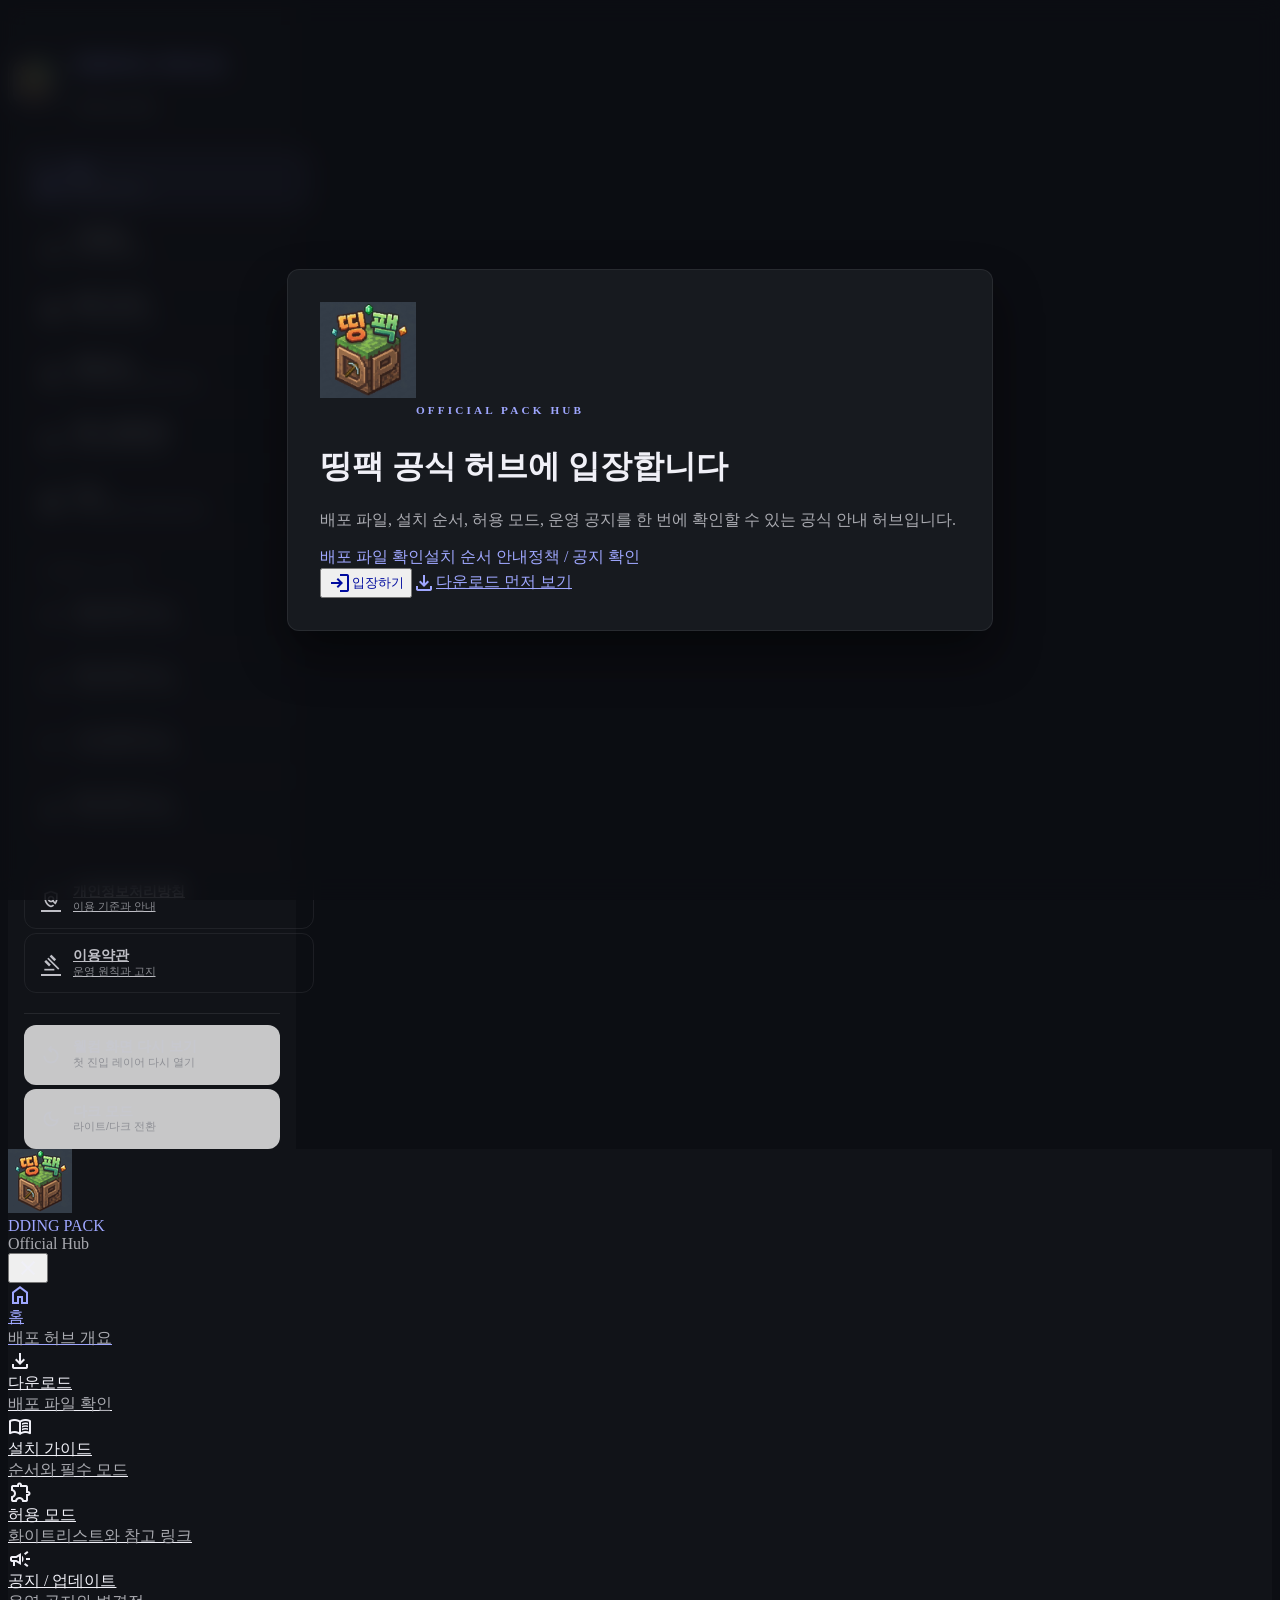
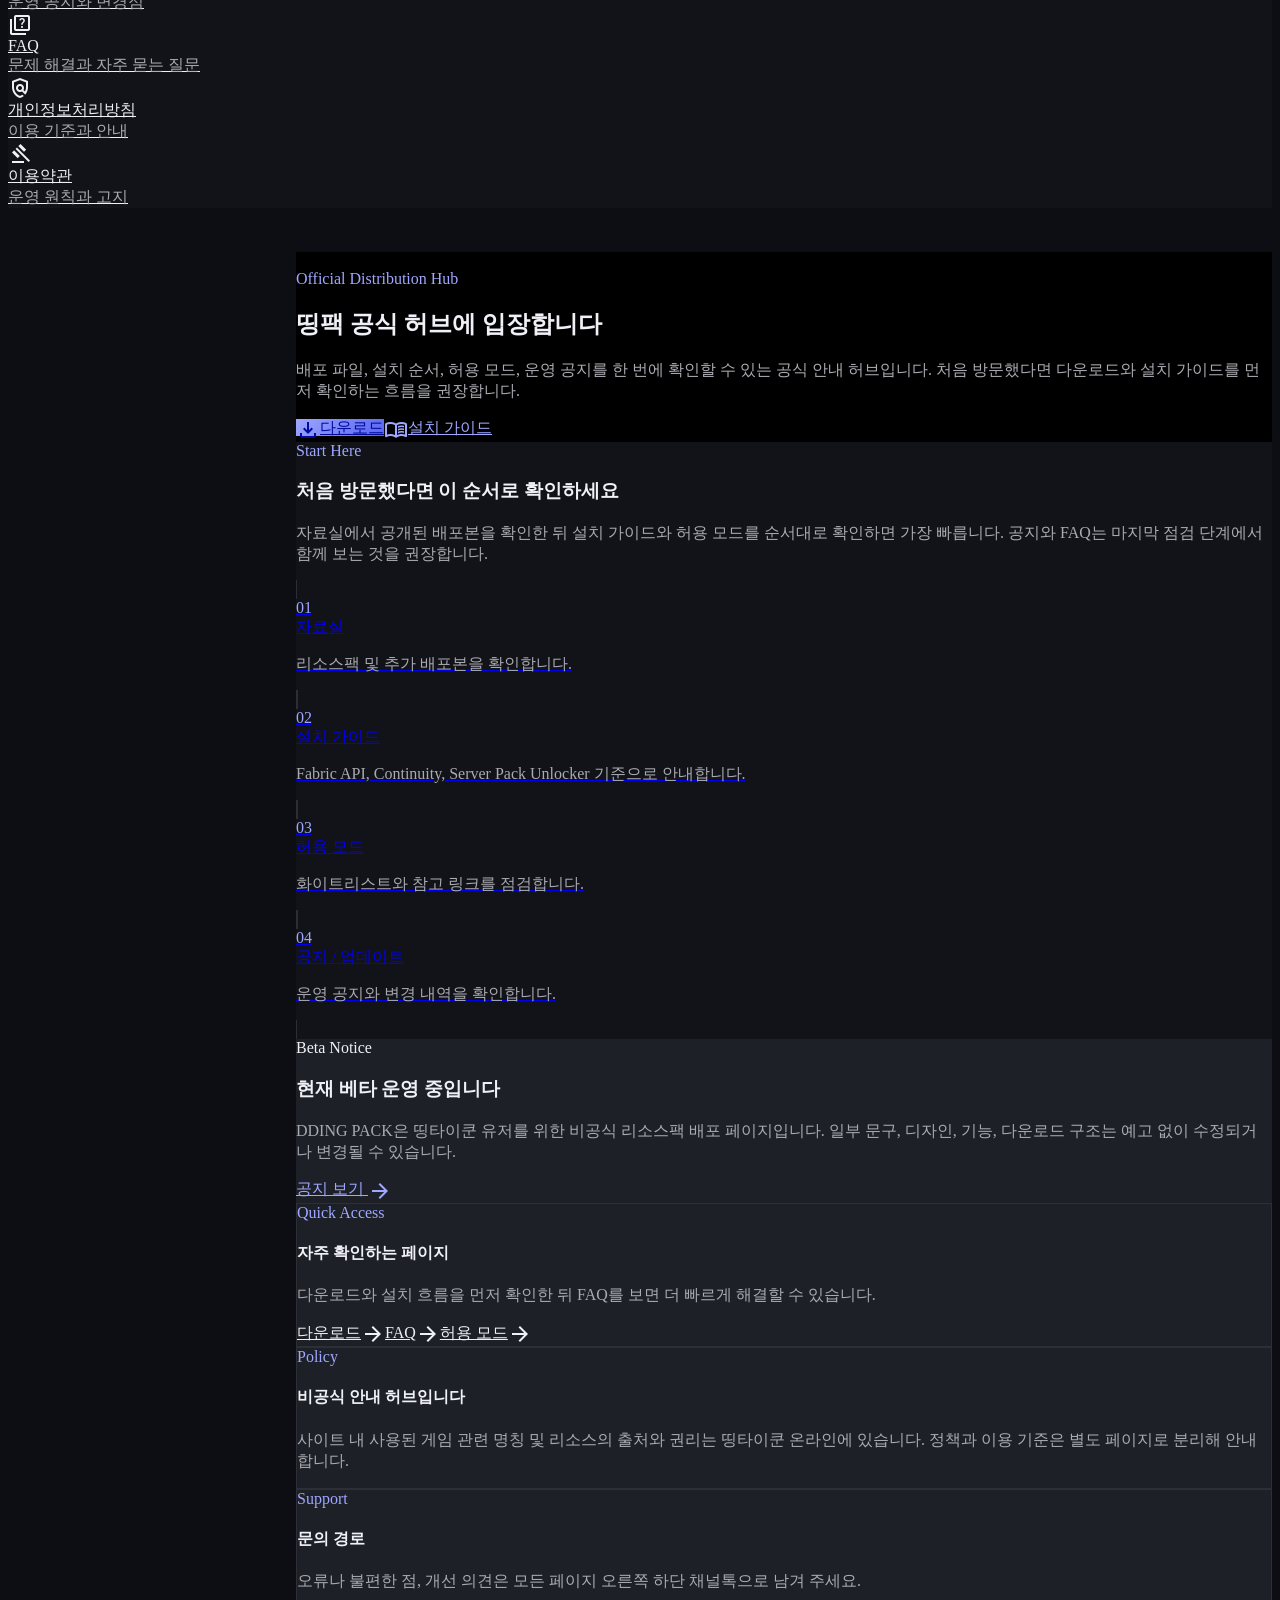
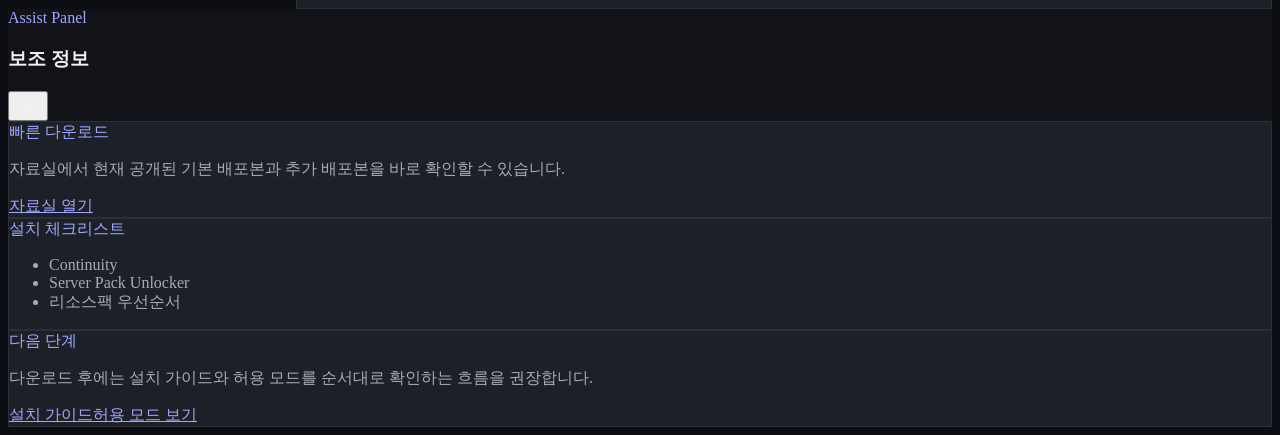
==== index.html @ a3e1e7a5 "Add files via upload" ====
<!DOCTYPE html>
<html class="dark" lang="ko"><head>
<meta charset="utf-8"/>
<meta content="width=device-width, initial-scale=1.0, viewport-fit=cover" name="viewport"/>
<meta content="#0c0e13" name="theme-color"/>
<link href="assets/branding/favicon-32.png" rel="icon" sizes="32x32" type="image/png"/>
<link href="assets/branding/apple-touch-icon.png" rel="apple-touch-icon"/>
<script src="https://cdn.tailwindcss.com?plugins=forms,container-queries"></script>
<link href="https://fonts.googleapis.com" rel="preconnect"/>
<link crossorigin="" href="https://fonts.gstatic.com" rel="preconnect"/>
<link href="https://fonts.googleapis.com/css2?family=Inter:wght@300;400;500;600;700&amp;family=Manrope:wght@400;600;700;800&amp;display=swap" rel="stylesheet"/>
<link href="https://fonts.googleapis.com/css2?family=Material+Symbols+Outlined:wght,FILL@100..700,0..1&amp;display=swap" rel="stylesheet"/>
<script>
  tailwind.config = {
    darkMode: 'class',
    theme: { extend: {
      colors: {
        "on-primary-container": "#00087d","on-surface-variant": "#aaabb1","on-surface": "#f0f0f7","tertiary-fixed-dim": "#87f09f",
        "surface": "#0c0e13","on-secondary-fixed-variant": "#585c63","secondary": "#dfe2eb","primary-fixed": "#8e98ff",
        "secondary-dim": "#d1d4dd","secondary-fixed-dim": "#d1d4dd","error": "#ff6e84","surface-container": "#171a1f",
        "primary": "#9fa7ff","on-primary-fixed-variant": "#000b98","surface-bright": "#292c33","outline-variant": "#46484d",
        "on-tertiary-container": "#00632e","secondary-fixed": "#dfe2eb","surface-container-low": "#111318","on-tertiary-fixed-variant": "#006e34",
        "on-secondary-container": "#cdd0d9","tertiary": "#deffdf","error-dim": "#d73357","outline": "#74757b",
        "surface-dim": "#0c0e13","surface-container-highest": "#23262c","inverse-primary": "#404dda","surface-container-high": "#1d2026",
        "tertiary-fixed": "#95ffac","on-tertiary": "#006c33","background": "#0c0e13","error-container": "#a70138",
        "on-error-container": "#ffb2b9","tertiary-dim": "#87f09f","on-error": "#490013","surface-variant": "#23262c",
        "surface-tint": "#9fa7ff","on-tertiary-fixed": "#004e23","on-secondary-fixed": "#3b3f46","primary-container": "#8e98ff",
        "inverse-on-surface": "#53555a","on-primary-fixed": "#000000","primary-fixed-dim": "#7d88ff","tertiary-container": "#95ffac",
        "on-primary": "#000c9f","on-secondary": "#4e5259","secondary-container": "#43474e","primary-dim": "#5764f1",
        "inverse-surface": "#f9f9ff","surface-container-lowest": "#000000","on-background": "#f0f0f7"
      },
      borderRadius: { DEFAULT: '0.125rem', lg: '0.25rem', xl: '0.5rem', full: '0.75rem' },
      fontFamily: { headline: ['Manrope'], body: ['Inter'], label: ['Inter'] }
    }}
  }
</script>
<style>
.material-symbols-outlined{font-variation-settings:'FILL' 0,'wght' 400,'GRAD' 0,'opsz' 24;vertical-align:middle}
body{min-height:max(884px,100dvh)}
.glass-panel{background:rgba(23,26,31,.6);backdrop-filter:blur(20px)}
.ghost-border{border:1px solid rgba(70,72,77,.15)}
.step-gradient{background:linear-gradient(135deg,#9fa7ff 0%,#5764f1 100%)}
</style>
<link href="assets/css/theme.css" rel="stylesheet"/>
<title>홈 · DDING PACK</title><meta content="띵타이쿤 온라인 유저를 위한 띵팩 공식 배포 허브" name="description"/></head><body class="bg-background text-on-surface font-body selection:bg-primary/30 selection:text-primary"><div class="welcome-overlay"><div class="welcome-card"><img alt="띵팩 로고" src="assets/branding/logo-welcome.png"/><span class="eyebrow">Official Pack Hub</span><h1 class="font-headline text-4xl font-extrabold tracking-tighter mb-4">띵팩 공식 허브에 입장합니다</h1><p class="text-on-surface-variant text-sm leading-relaxed mb-6">배포 파일, 설치 순서, 허용 모드, 운영 공지를 한 번에 확인할 수 있는 공식 안내 허브입니다.</p><div class="flex flex-wrap gap-3 mb-6"><span class="px-3 py-2 bg-primary/10 text-primary rounded-full text-[10px] font-bold tracking-widest uppercase">배포 파일 확인</span><span class="px-3 py-2 bg-primary/10 text-primary rounded-full text-[10px] font-bold tracking-widest uppercase">설치 순서 안내</span><span class="px-3 py-2 bg-primary/10 text-primary rounded-full text-[10px] font-bold tracking-widest uppercase">정책 / 공지 확인</span></div><div class="flex flex-wrap gap-3"><button class="px-8 py-3 bg-gradient-to-r from-primary to-primary-dim text-on-primary font-bold rounded-md flex items-center gap-2" data-welcome-enter=""><span class="material-symbols-outlined text-sm">login</span>입장하기</button><a class="px-8 py-3 border border-outline-variant/20 text-primary font-bold rounded-md flex items-center gap-2" href="download.html"><span class="material-symbols-outlined text-sm">download</span>다운로드 먼저 보기</a></div></div></div><button class="menu-fab md:hidden" data-mobile-menu="" type="button"><span class="material-symbols-outlined">menu</span></button><aside class="site-sidebar hidden md:flex h-full w-72 fixed left-0 top-0 border-r border-outline-variant/15 bg-surface-container-low z-[60] flex-col gap-2 overflow-y-auto py-5">
<div class="px-5 mb-5 pt-4"><div class="brand-wrap"><div class="brand-mark"><img alt="띵팩 로고" class="brand-mark-img" src="assets/branding/logo-sidebar.png"/></div><div><h2 class="font-headline font-extrabold text-primary text-2xl tracking-tighter uppercase">DDING PACK</h2><p class="text-[10px] text-on-surface-variant tracking-[0.3em] font-medium mt-1 uppercase">Official Hub</p></div></div></div>
<nav class="site-nav"><a class="nav-item is-current" href="index.html"><span class="material-symbols-outlined">home</span><div class="flex-1 min-w-0"><div class="font-medium text-sm tracking-wide">홈</div><div class="text-[11px] text-on-surface-variant leading-relaxed">배포 허브 개요</div></div></a><a class="nav-item" href="download.html"><span class="material-symbols-outlined">download</span><div class="flex-1 min-w-0"><div class="font-medium text-sm tracking-wide">다운로드</div><div class="text-[11px] text-on-surface-variant leading-relaxed">배포 파일 확인</div></div></a><a class="nav-item" href="install-guide.html"><span class="material-symbols-outlined">menu_book</span><div class="flex-1 min-w-0"><div class="font-medium text-sm tracking-wide">설치 가이드</div><div class="text-[11px] text-on-surface-variant leading-relaxed">순서와 필수 모드</div></div></a><a class="nav-item" href="allowed-mods.html"><span class="material-symbols-outlined">extension</span><div class="flex-1 min-w-0"><div class="font-medium text-sm tracking-wide">허용 모드</div><div class="text-[11px] text-on-surface-variant leading-relaxed">화이트리스트와 참고 링크</div></div></a><a class="nav-item" href="notice.html"><span class="material-symbols-outlined">campaign</span><div class="flex-1 min-w-0"><div class="font-medium text-sm tracking-wide">공지 / 업데이트</div><div class="text-[11px] text-on-surface-variant leading-relaxed">운영 공지와 변경점</div></div></a><a class="nav-item" href="faq.html"><span class="material-symbols-outlined">quiz</span><div class="flex-1 min-w-0"><div class="font-medium text-sm tracking-wide">FAQ</div><div class="text-[11px] text-on-surface-variant leading-relaxed">문제 해결과 자주 묻는 질문</div></div></a><div class="nav-divider"></div><div class="nav-section-label"><div class="text-[10px] uppercase tracking-[0.25em] text-on-surface-variant font-bold">Coming Soon</div></div><div class="nav-item is-soon"><span class="material-symbols-outlined text-on-surface-variant">diamond</span><div class="flex-1 min-w-0"><div class="flex items-center gap-2"><span class="font-medium text-sm tracking-wide text-on-secondary-container">채광 전문가</span><span class="px-2 py-0.5 rounded-full bg-secondary-container text-on-secondary-container text-[10px] font-bold tracking-widest uppercase">Soon</span></div><div class="text-[11px] text-on-surface-variant leading-relaxed">광물 특화 허브 준비 중</div></div></div><div class="nav-item is-soon"><span class="material-symbols-outlined text-on-surface-variant">potted_plant</span><div class="flex-1 min-w-0"><div class="flex items-center gap-2"><span class="font-medium text-sm tracking-wide text-on-secondary-container">재배 전문가</span><span class="px-2 py-0.5 rounded-full bg-secondary-container text-on-secondary-container text-[10px] font-bold tracking-widest uppercase">Soon</span></div><div class="text-[11px] text-on-surface-variant leading-relaxed">작물 특화 허브 준비 중</div></div></div><div class="nav-item is-soon"><span class="material-symbols-outlined text-on-surface-variant">sports_martial_arts</span><div class="flex-1 min-w-0"><div class="flex items-center gap-2"><span class="font-medium text-sm tracking-wide text-on-secondary-container">사냥 전문가</span><span class="px-2 py-0.5 rounded-full bg-secondary-container text-on-secondary-container text-[10px] font-bold tracking-widest uppercase">Soon</span></div><div class="text-[11px] text-on-surface-variant leading-relaxed">전투 특화 허브 준비 중</div></div></div><div class="nav-item is-soon"><span class="material-symbols-outlined text-on-surface-variant">sailing</span><div class="flex-1 min-w-0"><div class="flex items-center gap-2"><span class="font-medium text-sm tracking-wide text-on-secondary-container">해양 전문가</span><span class="px-2 py-0.5 rounded-full bg-secondary-container text-on-secondary-container text-[10px] font-bold tracking-widest uppercase">Soon</span></div><div class="text-[11px] text-on-surface-variant leading-relaxed">해양 특화 허브 준비 중</div></div></div><div class="nav-divider"></div><a class="nav-item is-policy" href="privacy.html"><span class="material-symbols-outlined">policy</span><div class="flex-1 min-w-0"><div class="font-medium text-sm tracking-wide">개인정보처리방침</div><div class="text-[11px] text-on-surface-variant leading-relaxed">이용 기준과 안내</div></div></a><a class="nav-item is-policy" href="terms.html"><span class="material-symbols-outlined">gavel</span><div class="flex-1 min-w-0"><div class="font-medium text-sm tracking-wide">이용약관</div><div class="text-[11px] text-on-surface-variant leading-relaxed">운영 원칙과 고지</div></div></a><div class="nav-utilities"><button class="nav-item utility-item" data-reopen-welcome=""><span class="material-symbols-outlined">replay</span><div><div class="font-medium text-sm tracking-wide">웰컴 화면 다시 보기</div><div class="text-[11px] text-on-surface-variant">첫 진입 레이어 다시 열기</div></div></button><button class="nav-item utility-item" data-theme-toggle=""><span class="material-symbols-outlined" data-theme-icon="">dark_mode</span><div><div class="font-medium text-sm tracking-wide" data-theme-label="">다크 모드</div><div class="text-[11px] text-on-surface-variant">라이트/다크 전환</div></div></button></div></nav></aside>
<div class="mobile-drawer fixed inset-0 z-[70] hidden" data-mobile-drawer=""><div class="absolute inset-0 bg-black/50" data-mobile-close=""></div><div class="absolute inset-y-0 left-0 w-[min(88vw,320px)] bg-surface-container-low border-r border-outline-variant/15 p-6 overflow-y-auto"><div class="flex items-center justify-between pt-4 mb-8"><div class="flex items-center gap-3"><img alt="" class="w-10 h-10 rounded-lg" src="assets/branding/logo-slot.png"/><div><div class="font-headline font-extrabold tracking-tighter text-primary uppercase">DDING PACK</div><div class="text-[10px] uppercase tracking-[0.25em] text-on-surface-variant">Official Hub</div></div></div><button class="text-on-surface" data-mobile-close=""><span class="material-symbols-outlined">close</span></button></div><nav class="flex flex-col gap-2"><a class="flex items-center gap-3 px-4 py-3 bg-primary/10 text-primary border-l-4 border-primary font-bold translate-x-1 duration-200" href="index.html"><span class="material-symbols-outlined">home</span><div class="flex-1 min-w-0"><div class="font-medium text-sm tracking-wide">홈</div><div class="text-[11px] text-on-surface-variant leading-relaxed">배포 허브 개요</div></div></a><a class="flex items-center gap-3 px-4 py-3 text-on-secondary-container opacity-70 hover:bg-surface-container hover:opacity-100 transition-all group" href="download.html"><span class="material-symbols-outlined">download</span><div class="flex-1 min-w-0"><div class="font-medium text-sm tracking-wide">다운로드</div><div class="text-[11px] text-on-surface-variant leading-relaxed">배포 파일 확인</div></div></a><a class="flex items-center gap-3 px-4 py-3 text-on-secondary-container opacity-70 hover:bg-surface-container hover:opacity-100 transition-all group" href="install-guide.html"><span class="material-symbols-outlined">menu_book</span><div class="flex-1 min-w-0"><div class="font-medium text-sm tracking-wide">설치 가이드</div><div class="text-[11px] text-on-surface-variant leading-relaxed">순서와 필수 모드</div></div></a><a class="flex items-center gap-3 px-4 py-3 text-on-secondary-container opacity-70 hover:bg-surface-container hover:opacity-100 transition-all group" href="allowed-mods.html"><span class="material-symbols-outlined">extension</span><div class="flex-1 min-w-0"><div class="font-medium text-sm tracking-wide">허용 모드</div><div class="text-[11px] text-on-surface-variant leading-relaxed">화이트리스트와 참고 링크</div></div></a><a class="flex items-center gap-3 px-4 py-3 text-on-secondary-container opacity-70 hover:bg-surface-container hover:opacity-100 transition-all group" href="notice.html"><span class="material-symbols-outlined">campaign</span><div class="flex-1 min-w-0"><div class="font-medium text-sm tracking-wide">공지 / 업데이트</div><div class="text-[11px] text-on-surface-variant leading-relaxed">운영 공지와 변경점</div></div></a><a class="flex items-center gap-3 px-4 py-3 text-on-secondary-container opacity-70 hover:bg-surface-container hover:opacity-100 transition-all group" href="faq.html"><span class="material-symbols-outlined">quiz</span><div class="flex-1 min-w-0"><div class="font-medium text-sm tracking-wide">FAQ</div><div class="text-[11px] text-on-surface-variant leading-relaxed">문제 해결과 자주 묻는 질문</div></div></a><a class="flex items-center gap-3 px-4 py-3 text-on-secondary-container opacity-70 hover:bg-surface-container hover:opacity-100 transition-all group" href="privacy.html"><span class="material-symbols-outlined">policy</span><div class="flex-1 min-w-0"><div class="font-medium text-sm tracking-wide">개인정보처리방침</div><div class="text-[11px] text-on-surface-variant leading-relaxed">이용 기준과 안내</div></div></a><a class="flex items-center gap-3 px-4 py-3 text-on-secondary-container opacity-70 hover:bg-surface-container hover:opacity-100 transition-all group" href="terms.html"><span class="material-symbols-outlined">gavel</span><div class="flex-1 min-w-0"><div class="font-medium text-sm tracking-wide">이용약관</div><div class="text-[11px] text-on-surface-variant leading-relaxed">운영 원칙과 고지</div></div></a></nav></div></div>
<main class="md:pl-72 min-h-screen"><div class="pt-8 px-6 md:px-12 pb-20 max-w-7xl mx-auto">
<section class="relative rounded-xl overflow-hidden mb-16 h-[500px] flex items-center bg-surface-container-lowest">
<div class="absolute inset-0 z-0 opacity-40"><img alt="" class="w-full h-full object-cover grayscale" src="https://lh3.googleusercontent.com/aida-public/[base64]"/><div class="absolute inset-0 bg-gradient-to-r from-background via-background/70 to-transparent"></div></div>
<div class="relative z-10 p-8 md:p-16 max-w-3xl"><div class="flex items-center gap-3 mb-6"><span class="h-[2px] w-12 bg-primary"></span><span class="font-label text-xs font-bold text-primary tracking-[0.4em] uppercase">Official Distribution Hub</span></div><h1 class="font-headline text-4xl md:text-6xl font-extrabold text-on-surface tracking-tighter mb-6">띵팩 공식 허브에 입장합니다</h1><p class="text-on-surface-variant text-lg leading-relaxed mb-8">배포 파일, 설치 순서, 허용 모드, 운영 공지를 한 번에 확인할 수 있는 공식 안내 허브입니다. 처음 방문했다면 다운로드와 설치 가이드를 먼저 확인하는 흐름을 권장합니다.</p><div class="flex flex-wrap gap-4"><a class="px-8 py-4 step-gradient text-on-primary font-bold rounded-md flex items-center gap-2 shadow-[0_8px_16px_rgba(159,167,255,0.2)] hover:scale-[1.02] active:scale-95 transition-all" href="download.html"><span class="material-symbols-outlined text-sm">download</span>다운로드</a><a class="px-8 py-4 border border-outline-variant/20 text-primary font-bold rounded-md flex items-center gap-2 hover:border-primary/50 transition-all" href="install-guide.html"><span class="material-symbols-outlined text-sm">menu_book</span>설치 가이드</a></div></div></section>
<div class="grid grid-cols-1 md:grid-cols-12 gap-6 mb-16"><div class="md:col-span-8 bg-surface-container-low rounded-xl border border-outline-variant/15 overflow-hidden relative"><div class="absolute top-0 left-0 w-1 h-full bg-primary"></div><div class="p-8"><span class="px-3 py-1 bg-primary/10 text-primary rounded-full text-[10px] font-bold tracking-widest uppercase mb-4 inline-block">Start Here</span><h3 class="text-3xl font-headline font-bold tracking-tighter mb-4">처음 방문했다면 이 순서로 확인하세요</h3><p class="text-on-surface-variant text-sm leading-relaxed max-w-2xl mb-8">자료실에서 공개된 배포본을 확인한 뒤 설치 가이드와 허용 모드를 순서대로 확인하면 가장 빠릅니다. 공지와 FAQ는 마지막 점검 단계에서 함께 보는 것을 권장합니다.</p><div class="grid sm:grid-cols-2 gap-4"><a class="bg-surface-container-high p-5 rounded-lg ghost-border hover:border-primary/30 transition-colors" href="download.html"><div class="text-primary text-[10px] uppercase tracking-[0.2em] mb-2">01</div><div class="font-headline text-xl font-bold mb-1">자료실</div><p class="text-on-surface-variant text-sm">리소스팩 및 추가 배포본을 확인합니다.</p></a><a class="bg-surface-container-high p-5 rounded-lg ghost-border hover:border-primary/30 transition-colors" href="install-guide.html"><div class="text-primary text-[10px] uppercase tracking-[0.2em] mb-2">02</div><div class="font-headline text-xl font-bold mb-1">설치 가이드</div><p class="text-on-surface-variant text-sm">Fabric API, Continuity, Server Pack Unlocker 기준으로 안내합니다.</p></a><a class="bg-surface-container-high p-5 rounded-lg ghost-border hover:border-primary/30 transition-colors" href="allowed-mods.html"><div class="text-primary text-[10px] uppercase tracking-[0.2em] mb-2">03</div><div class="font-headline text-xl font-bold mb-1">허용 모드</div><p class="text-on-surface-variant text-sm">화이트리스트와 참고 링크를 점검합니다.</p></a><a class="bg-surface-container-high p-5 rounded-lg ghost-border hover:border-primary/30 transition-colors" href="notice.html"><div class="text-primary text-[10px] uppercase tracking-[0.2em] mb-2">04</div><div class="font-headline text-xl font-bold mb-1">공지 / 업데이트</div><p class="text-on-surface-variant text-sm">운영 공지와 변경 내역을 확인합니다.</p></a></div></div></div><div class="md:col-span-4 bg-surface-container-high rounded-xl border border-outline-variant/15 p-8"><span class="px-3 py-1 bg-tertiary/10 text-tertiary-fixed-dim rounded-full text-[10px] font-bold tracking-widest uppercase mb-4 inline-block">Beta Notice</span><h3 class="text-xl font-headline font-bold mb-3">현재 베타 운영 중입니다</h3><p class="text-on-surface-variant text-sm leading-relaxed mb-6">DDING PACK은 띵타이쿤 유저를 위한 비공식 리소스팩 배포 페이지입니다. 일부 문구, 디자인, 기능, 다운로드 구조는 예고 없이 수정되거나 변경될 수 있습니다.</p><a class="text-xs font-bold text-primary flex items-center gap-1 uppercase tracking-widest" href="notice-beta-open.html">공지 보기 <span class="material-symbols-outlined text-xs">arrow_forward</span></a></div></div>
<div class="grid grid-cols-1 md:grid-cols-3 gap-6"><div class="bg-surface-container-high rounded-xl p-6 ghost-border"><div class="text-[10px] tracking-[0.25em] uppercase text-primary mb-3 font-bold">Quick Access</div><h4 class="font-headline text-2xl font-bold mb-3">자주 확인하는 페이지</h4><p class="text-sm text-on-surface-variant mb-6">다운로드와 설치 흐름을 먼저 확인한 뒤 FAQ를 보면 더 빠르게 해결할 수 있습니다.</p><div class="space-y-3"><a class="flex items-center justify-between text-sm text-on-surface hover:text-primary" href="download.html"><span>다운로드</span><span class="material-symbols-outlined text-sm">arrow_forward</span></a><a class="flex items-center justify-between text-sm text-on-surface hover:text-primary" href="faq.html"><span>FAQ</span><span class="material-symbols-outlined text-sm">arrow_forward</span></a><a class="flex items-center justify-between text-sm text-on-surface hover:text-primary" href="allowed-mods.html"><span>허용 모드</span><span class="material-symbols-outlined text-sm">arrow_forward</span></a></div></div><div class="bg-surface-container-high rounded-xl p-6 ghost-border"><div class="text-[10px] tracking-[0.25em] uppercase text-primary mb-3 font-bold">Policy</div><h4 class="font-headline text-2xl font-bold mb-3">비공식 안내 허브입니다</h4><p class="text-sm text-on-surface-variant">사이트 내 사용된 게임 관련 명칭 및 리소스의 출처와 권리는 띵타이쿤 온라인에 있습니다. 정책과 이용 기준은 별도 페이지로 분리해 안내합니다.</p></div><div class="bg-surface-container-high rounded-xl p-6 ghost-border"><div class="text-[10px] tracking-[0.25em] uppercase text-primary mb-3 font-bold">Support</div><h4 class="font-headline text-2xl font-bold mb-3">문의 경로</h4><p class="text-sm text-on-surface-variant">오류나 불편한 점, 개선 의견은 모든 페이지 오른쪽 하단 채널톡으로 남겨 주세요.</p></div></div></div></main><div class="fixed inset-0 z-[80] hidden" data-assist=""><div class="absolute inset-0 bg-black/50" data-assist-close=""></div><aside class="absolute right-0 top-0 h-full w-[min(92vw,380px)] bg-surface-container-low border-l border-outline-variant/15 p-6 overflow-y-auto"><div class="flex items-center justify-between mb-8 pt-16 md:pt-20"><div><div class="text-[10px] uppercase tracking-[0.25em] text-primary font-bold">Assist Panel</div><h3 class="font-headline text-2xl font-bold">보조 정보</h3></div><button class="text-on-surface" data-assist-close=""><span class="material-symbols-outlined">close</span></button></div><div class="space-y-5"><div class="bg-surface-container-high rounded-xl p-5 ghost-border"><div class="text-[10px] uppercase tracking-[0.2em] text-primary font-bold mb-2">빠른 다운로드</div><p class="text-sm text-on-surface-variant mb-4">자료실에서 현재 공개된 기본 배포본과 추가 배포본을 바로 확인할 수 있습니다.</p><a class="text-xs font-bold text-primary uppercase tracking-widest" href="download.html">자료실 열기</a></div><div class="bg-surface-container-high rounded-xl p-5 ghost-border"><div class="text-[10px] uppercase tracking-[0.2em] text-primary font-bold mb-2">설치 체크리스트</div><ul class="space-y-3 text-sm text-on-surface-variant"><li>Continuity</li><li>Server Pack Unlocker</li><li>리소스팩 우선순서</li></ul></div><div class="bg-surface-container-high rounded-xl p-5 ghost-border"><div class="text-[10px] uppercase tracking-[0.2em] text-primary font-bold mb-2">다음 단계</div><p class="text-sm text-on-surface-variant mb-4">다운로드 후에는 설치 가이드와 허용 모드를 순서대로 확인하는 흐름을 권장합니다.</p><div class="flex flex-col gap-3"><a class="text-xs font-bold text-primary uppercase tracking-widest" href="install-guide.html">설치 가이드</a><a class="text-xs font-bold text-primary uppercase tracking-widest" href="allowed-mods.html">허용 모드 보기</a></div></div></div></aside></div><script src="assets/js/site.js"></script></body></html>
---- assets/css/theme.css ----
.site-sidebar{scrollbar-width:thin;scrollbar-color:#46484d transparent}
.site-sidebar::-webkit-scrollbar{width:4px}
.site-sidebar::-webkit-scrollbar-thumb{background:#46484d;border-radius:999px}
.mobile-drawer.show{display:block}
.welcome-overlay{position:fixed;inset:0;z-index:90;display:none;align-items:center;justify-content:center;background:rgba(12,14,19,.78);backdrop-filter:blur(12px);padding:24px}
.welcome-overlay.show{display:flex}
.welcome-card{width:min(640px,100%);background:#171a1f;border:1px solid rgba(70,72,77,.15);border-radius:.75rem;padding:2rem;box-shadow:0 24px 48px rgba(0,0,0,.45);text-align:left}
.welcome-card img{width:96px;height:96px;object-fit:contain;margin-bottom:1rem}
.welcome-card .eyebrow{display:inline-block;margin-bottom:.5rem;color:#9fa7ff;font-size:.7rem;font-weight:700;letter-spacing:.28em;text-transform:uppercase}
@media (max-width: 767px){
  .site-sidebar{display:none!important}
  main{padding-left:0!important}
  header{left:0!important}
}


:root {
  --bg-background:#0c0e13;
  --bg-surface:#171a1f;
  --bg-surface-low:#111318;
  --bg-surface-high:#1d2026;
  --bg-surface-lowest:#000000;
  --text-main:#f0f0f7;
  --text-soft:#aaabb1;
  --text-muted:#74757b;
  --primary-color:#9fa7ff;
  --primary-dim-color:#5764f1;
  --primary-ink:#000c9f;
  --secondary-surface:#43474e;
  --border-color:#46484d;
  --glass-bg:rgba(23,26,31,.6);
  --overlay-bg:rgba(12,14,19,.78);
}
html:not(.dark){
  --bg-background:#f6f7fb;
  --bg-surface:#ffffff;
  --bg-surface-low:#eef2f8;
  --bg-surface-high:#f8faff;
  --bg-surface-lowest:#e9edf5;
  --text-main:#151821;
  --text-soft:#596173;
  --text-muted:#7a8397;
  --primary-color:#5d68f4;
  --primary-dim-color:#4451df;
  --primary-ink:#ffffff;
  --secondary-surface:#dde3f0;
  --border-color:#d9deea;
  --glass-bg:rgba(255,255,255,.82);
  --overlay-bg:rgba(246,247,251,.86);
}
body{background:var(--bg-background)!important;color:var(--text-main)!important;}
.bg-background,.bg-surface,.bg-surface-dim{background-color:var(--bg-background)!important;}
.bg-surface-container,.bg-surface-container-low,.bg-surface-container-high,.bg-surface-container-highest,.bg-surface-container-lowest,.bg-surface-container-bright,.bg-surface-container-lowest\/40,.bg-surface-container-high\/90{background-color:var(--bg-surface)!important;}
.bg-surface-container-low{background-color:var(--bg-surface-low)!important;}
.bg-surface-container-high,.bg-surface-container-high\/90{background-color:var(--bg-surface-high)!important;}
.bg-surface-container-lowest,.bg-surface-container-lowest\/40{background-color:var(--bg-surface-lowest)!important;}
.bg-secondary-container{background-color:var(--secondary-surface)!important;}
.text-on-surface,.text-on-background,.text-secondary,.text-on-secondary-container{color:var(--text-main)!important;}
.text-on-surface-variant,.text-outline,.text-on-surface-variant\/80{color:var(--text-soft)!important;}
.text-outline-variant{color:var(--text-muted)!important;}
.text-primary,.text-primary-fixed,.text-primary-fixed-dim,.text-surface-tint{color:var(--primary-color)!important;}
.text-on-primary{color:var(--primary-ink)!important;}
.border-outline-variant\/10,.border-outline-variant\/15,.border-outline-variant\/20,.border-outline-variant,.ghost-border,.site-sidebar,.site-sidebar nav>div,.site-sidebar nav>a{border-color:color-mix(in srgb, var(--border-color) 38%, transparent)!important;}
.ghost-border{border:1px solid color-mix(in srgb, var(--border-color) 38%, transparent)!important;}
.glass-panel{background:var(--glass-bg)!important;backdrop-filter:blur(20px)}
.welcome-overlay{background:var(--overlay-bg)!important;}
.welcome-card{background:var(--bg-surface)!important;border-color:color-mix(in srgb, var(--border-color) 38%, transparent)!important;color:var(--text-main)!important;}
.step-gradient{background:linear-gradient(135deg,var(--primary-color) 0%,var(--primary-dim-color) 100%)!important;}
.site-sidebar{background:var(--bg-surface-low)!important;border-color:color-mix(in srgb, var(--border-color) 38%, transparent)!important;}
.site-sidebar nav a:hover,.site-sidebar nav button:hover{background:var(--bg-surface)!important;opacity:1!important}
.site-sidebar nav .bg-primary\/10{background:color-mix(in srgb, var(--primary-color) 12%, transparent)!important;}
.site-sidebar nav .border-primary{border-color:var(--primary-color)!important;}
.menu-fab,.assist-fab{
  position:fixed;z-index:55;top:calc(14px + env(safe-area-inset-top));display:inline-flex;align-items:center;justify-content:center;gap:8px;
  min-height:42px;padding:0 14px;border-radius:999px;border:1px solid color-mix(in srgb, var(--border-color) 38%, transparent);background:color-mix(in srgb, var(--bg-surface) 88%, transparent);backdrop-filter:blur(18px);color:var(--text-main);box-shadow:0 10px 28px rgba(0,0,0,.18);
}
.menu-fab{left:14px;width:42px;padding:0;}
.assist-fab{right:14px;}
.assist-fab-label{font-size:12px;font-weight:700;letter-spacing:.04em;text-transform:uppercase;color:var(--primary-color);}
@media (min-width:768px){.menu-fab{display:none!important;}.assist-fab{right:24px;top:24px;}}
@media (max-width:767px){.assist-fab-label{display:none;}.assist-fab{padding:0;width:42px;}}
.site-sidebar .brand-wrap{display:flex;align-items:center;gap:12px}
.image-preview-card{cursor:zoom-in;transition:border-color .2s ease, transform .2s ease, background-color .2s ease}
.image-preview-card:hover{border-color:color-mix(in srgb, var(--primary-color) 32%, transparent)!important;transform:translateY(-1px)}
.image-preview-modal{position:fixed;inset:0;z-index:95;display:none;align-items:center;justify-content:center;padding:24px;background:rgba(6,8,12,.82);backdrop-filter:blur(10px)}
.image-preview-modal.show{display:flex}
.image-preview-dialog{width:min(1100px,100%);max-height:calc(100dvh - 48px);background:var(--bg-surface);border:1px solid color-mix(in srgb, var(--border-color) 38%, transparent);border-radius:16px;padding:18px;box-shadow:0 24px 64px rgba(0,0,0,.38)}
.image-preview-dialog img{display:block;width:100%;height:auto;max-height:calc(100dvh - 160px);object-fit:contain;border-radius:12px;background:var(--bg-surface-lowest)}
.image-preview-head{display:flex;align-items:center;justify-content:space-between;gap:12px;margin-bottom:12px}
.image-preview-close{width:40px;height:40px;border-radius:999px;border:1px solid color-mix(in srgb, var(--border-color) 38%, transparent);display:grid;place-items:center;color:var(--text-main);background:var(--bg-surface-high)}
@media (max-width:767px){
  .site-sidebar{width:min(88vw,320px)!important;padding-top:calc(18px + env(safe-area-inset-top));}
  main{padding-left:0!important}
}


/* Final bugfix cleanup v2 */
header.fixed.top-0{display:none!important;}
body{overflow-x:hidden;}
main{position:relative;}
main>div:first-child{padding-top:2.25rem!important;}
@media (min-width:768px){
  main>div:first-child{padding-top:2.75rem!important;}
}
.site-sidebar{
  padding-top:1.25rem!important;
  gap:.25rem!important;
}
.site-sidebar .brand-wrap,
.site-sidebar > div:first-child{
  margin-bottom:1.1rem!important;
  padding-top:.1rem!important;
}
.site-sidebar img[alt="띵팩 로고"]{flex:0 0 auto}
.site-nav{display:flex;flex-direction:column;gap:.25rem;padding:0 1rem}
.nav-section-label{
  padding:0.4rem 1rem 0.35rem;
  font-size:10px;
  text-transform:uppercase;
  letter-spacing:.25em;
  color:var(--text-soft)!important;
  font-weight:700;
}
.nav-divider{
  height:1px;
  margin:.65rem 1rem;
  background:color-mix(in srgb, var(--border-color) 24%, transparent);
}
.nav-item{
  display:flex;
  align-items:center;
  gap:.75rem;
  width:100%;
  padding:.8rem 1rem;
  color:var(--text-main)!important;
  opacity:.78;
  border-radius:.75rem;
  border:1px solid transparent;
  transition:background-color .18s ease,border-color .18s ease,opacity .18s ease,transform .18s ease;
}
.nav-item:hover{opacity:1;background:var(--bg-surface);border-color:color-mix(in srgb, var(--border-color) 24%, transparent);}
.nav-item .material-symbols-outlined{font-size:20px;line-height:1;display:block;flex:0 0 20px;text-align:center;color:inherit}
.nav-item>div{min-width:0;flex:1}
.nav-item>div>div:first-child{font-size:0.9rem;font-weight:600;line-height:1.15;color:var(--text-main)!important}
.nav-item>div>div:last-child{font-size:11px;line-height:1.45;color:var(--text-soft)!important}
.nav-item.is-current{
  opacity:1;
  background:color-mix(in srgb, var(--primary-color) 12%, transparent);
  border-left:4px solid var(--primary-color);
  padding-left:calc(1rem - 4px);
  color:var(--primary-color)!important;
}
.nav-item.is-current>div>div:first-child{color:var(--primary-color)!important}
.nav-item.is-soon{
  opacity:.68;
  background:transparent;
  border:1px solid transparent;
}
.nav-item.is-soon:hover{background:var(--bg-surface);border-color:color-mix(in srgb, var(--border-color) 20%, transparent);}
.nav-item.is-soon .material-symbols-outlined{color:var(--text-soft)!important}
.nav-item.is-soon span.inline-flex,
.nav-item.is-soon span.px-2{margin-left:auto}
.nav-item.is-soon span[class*="rounded-full"]{
  background:var(--secondary-surface)!important;
  color:var(--text-main)!important;
  font-size:10px!important;
  letter-spacing:.14em!important;
}
.nav-utilities{
  margin-top:1rem;
  padding-top:.65rem;
  border-top:1px solid color-mix(in srgb, var(--border-color) 24%, transparent);
  display:flex;
  flex-direction:column;
  gap:.25rem;
}
.utility-item{
  justify-content:flex-start!important;
  text-align:left!important;
  opacity:.82;
}
.utility-item .material-symbols-outlined,
.nav-item .material-symbols-outlined{width:20px;height:20px;display:grid;place-items:center}
.menu-fab,.assist-fab{top:calc(12px + env(safe-area-inset-top));}
.assist-fab{right:18px;z-index:58}
@media (min-width:768px){
  .assist-fab{top:18px;right:24px}
}
.mobile-drawer .site-nav{padding:0 1rem}
.mobile-drawer .nav-item,
.mobile-drawer .utility-item{padding:.85rem 1rem}
.welcome-overlay{z-index:120}
.image-preview-card img,
[data-preview-image] img{
  object-fit:contain!important;
  filter:none!important;
  opacity:1!important;
}
.image-preview-card .absolute.inset-0,
[data-preview-image] .absolute.inset-0{
  background:none!important;
}
.allowed-mods-page main>div:first-child{
  max-width:72rem!important;
  margin-left:auto!important;
  margin-right:auto!important;
  padding-left:1.5rem!important;
  padding-right:1.5rem!important;
}
@media (min-width:1024px){
  .allowed-mods-page main>div:first-child{
    padding-left:3rem!important;
    padding-right:3rem!important;
  }
}
html.dark body .bg-surface-container-lowest\/40{background-color:rgba(255,255,255,0.02)!important}


/* allowed mods cleanup + logo frame */
.brand-wrap{
  display:flex;
  align-items:center;
  gap:12px;
}
.brand-mark{
  width:44px;
  height:44px;
  border-radius:14px;
  overflow:hidden;
  display:grid;
  place-items:center;
  background:color-mix(in srgb, var(--bg-surface) 78%, transparent);
  border:1px solid color-mix(in srgb, var(--border-color) 36%, transparent);
  box-shadow:0 8px 18px rgba(0,0,0,.16);
  padding:4px;
  flex:0 0 auto;
}
.brand-mark-img{
  width:100%;
  height:100%;
  object-fit:contain;
  border-radius:10px;
  display:block;
}
.site-sidebar .brand-wrap + nav,
.site-sidebar .brand-wrap{position:relative}
.allowed-mods-page .ghost-border strong{
  color:var(--text-main)!important;
}

/* hotfix 20260416 */
html,body{overflow-x:hidden}
.site-sidebar{width:18rem!important}
@media (min-width:768px){main{padding-left:18rem!important}}
.site-nav{padding:0 1rem!important}
.nav-item{min-width:0}
.nav-item>div{min-width:0}
.nav-item>div>div:first-child,.nav-item>div>div:last-child{word-break:keep-all}
.preview-frame{padding:1rem;background:var(--bg-surface-low)!important}
.preview-frame img{max-height:420px;object-fit:contain!important;background:transparent!important}
.image-preview-card{background:var(--bg-surface-low)!important}
.assist-fab{top:18px!important;right:20px!important}
@media (max-width:767px){.assist-fab{top:12px!important;right:12px!important}}

/* install guide polish */
.menu-fab{
  position:fixed;z-index:55;top:calc(14px + env(safe-area-inset-top));left:14px;width:42px;height:42px;display:inline-flex;align-items:center;justify-content:center;border-radius:999px;border:1px solid color-mix(in srgb, var(--border-color) 38%, transparent);background:color-mix(in srgb, var(--bg-surface) 88%, transparent);backdrop-filter:blur(18px);color:var(--text-main);box-shadow:0 10px 28px rgba(0,0,0,.18)
}
@media (min-width:768px){.menu-fab{display:none!important}}
.install-guide-grid .resource-card{height:100%}

.assist-fab,.assist-panel{display:none!important}
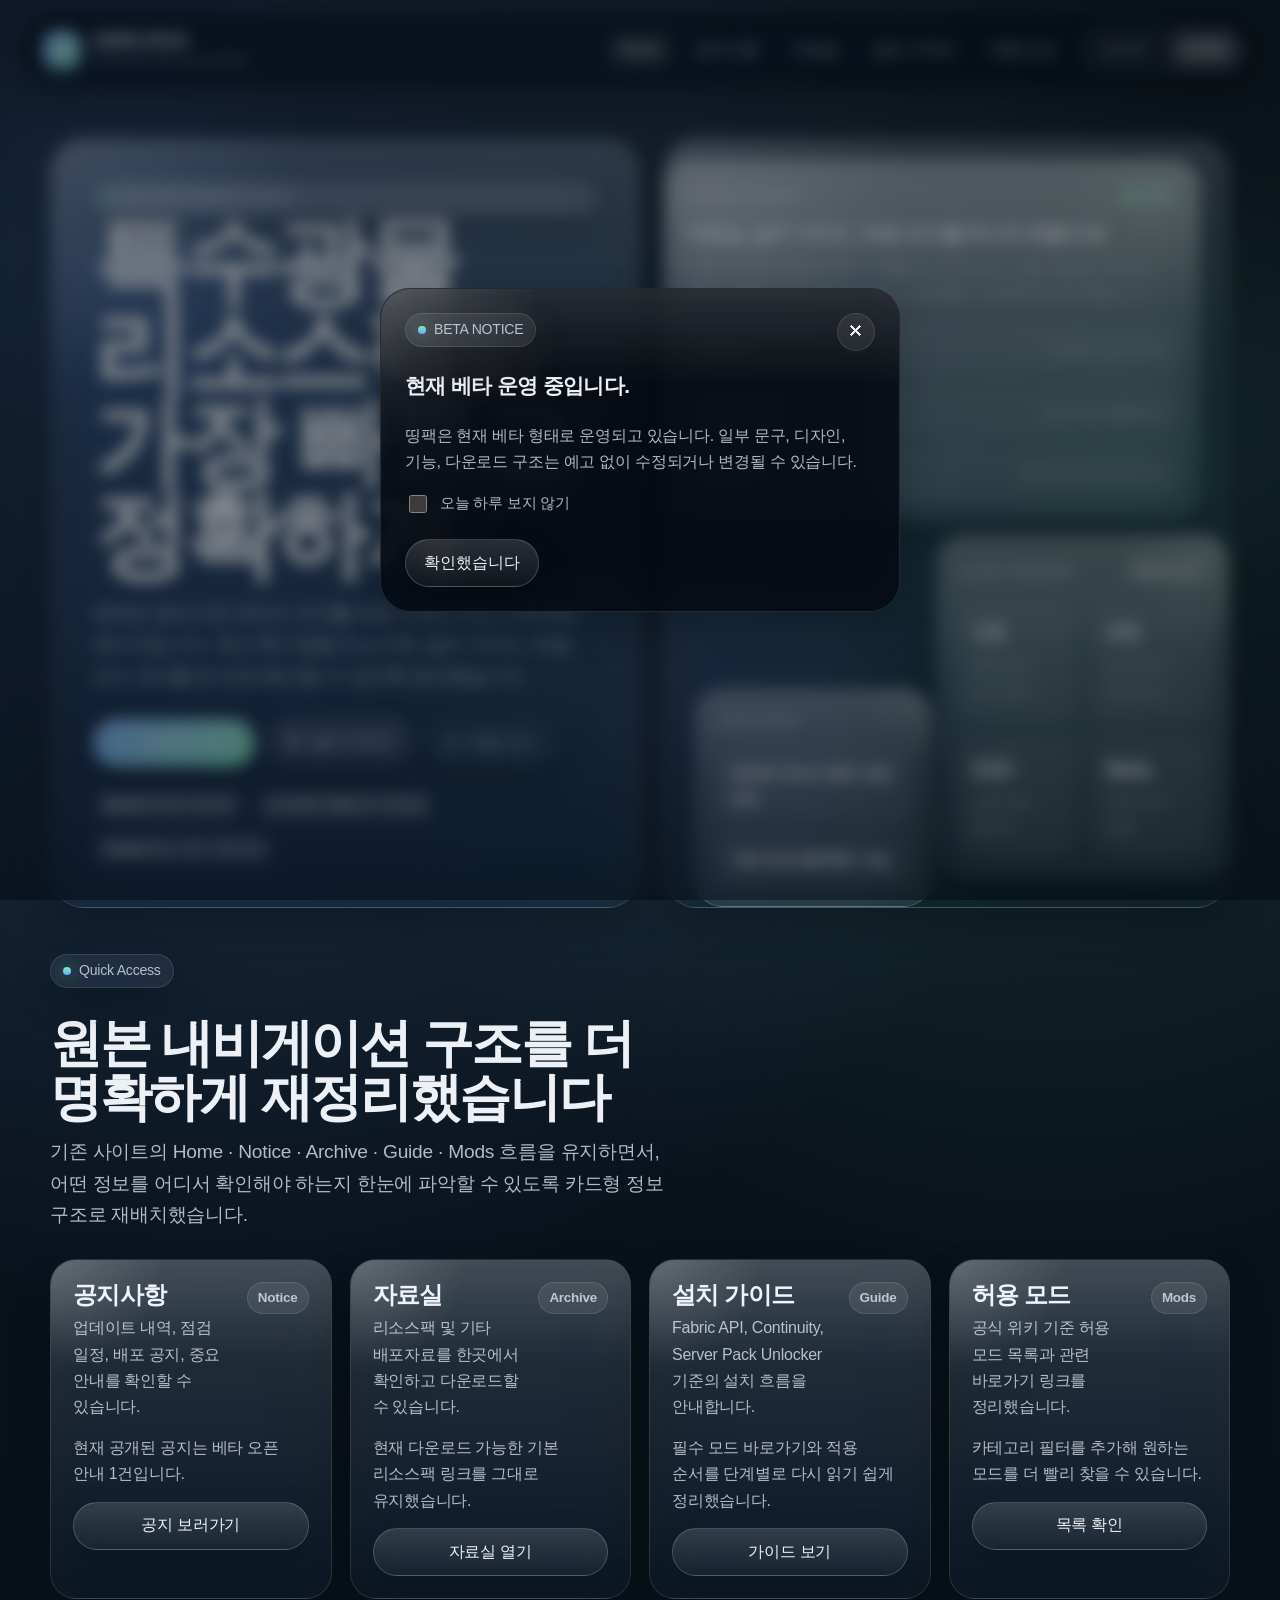
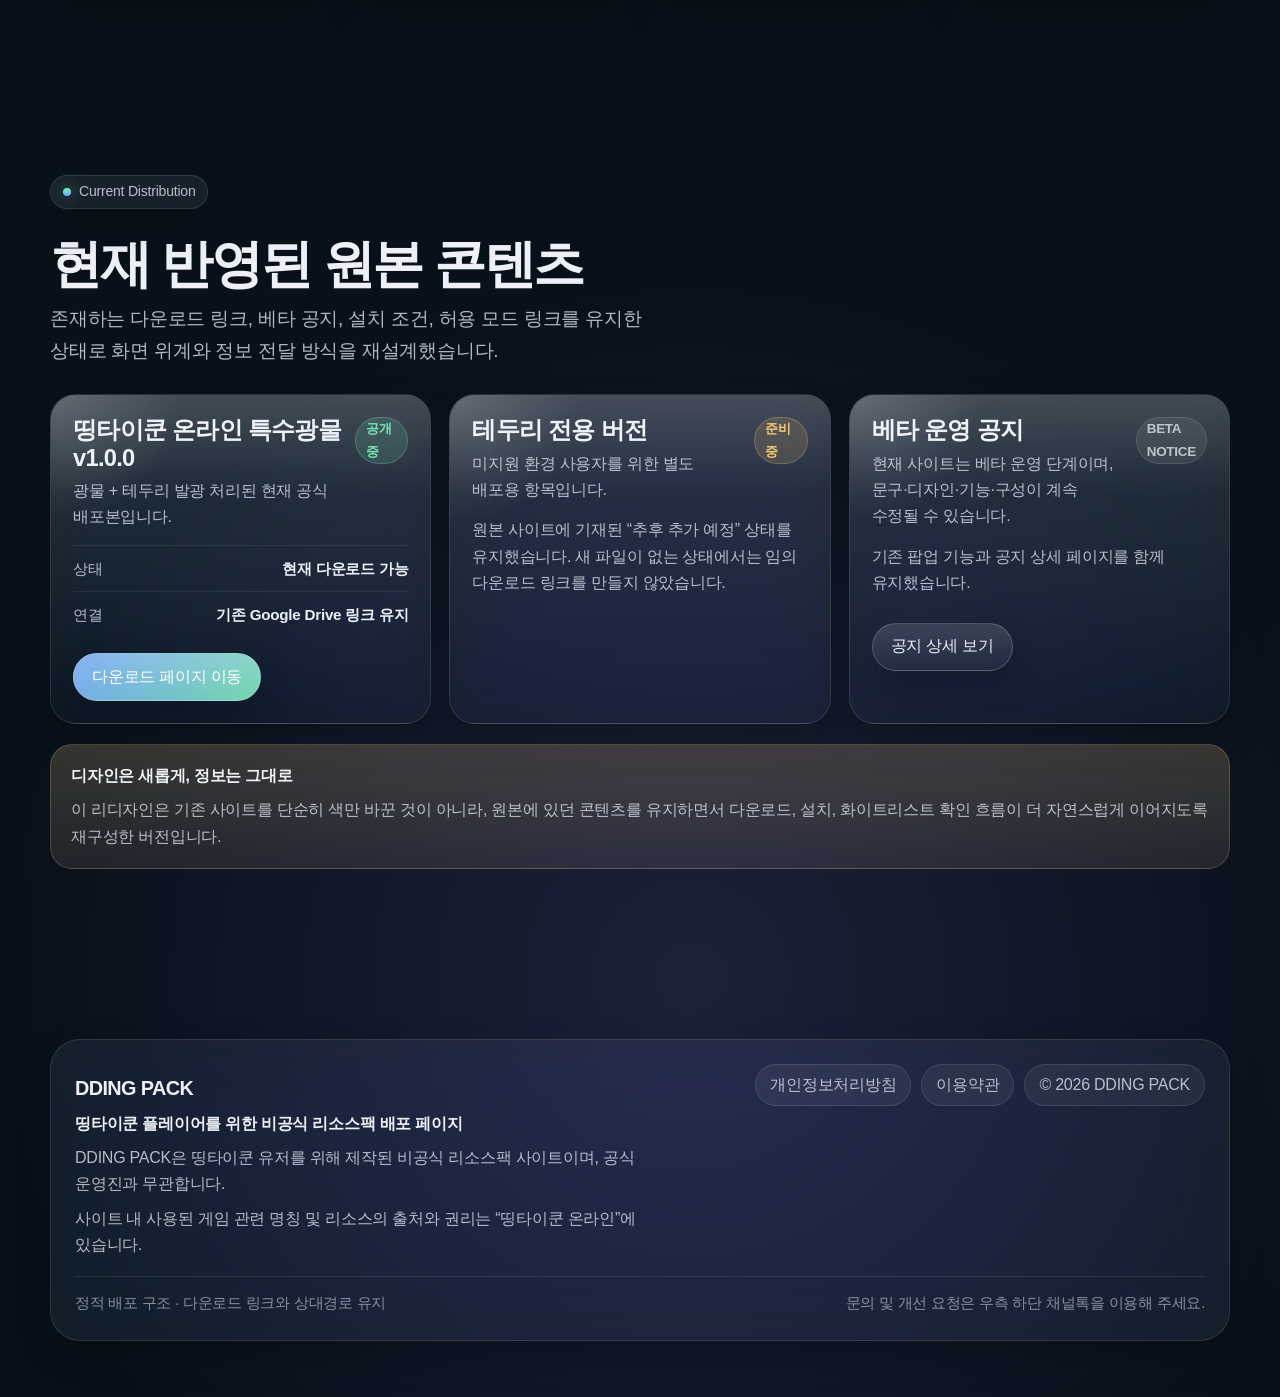
==== commit bdb682eb: "Add files via upload" ====
--- a/index.html
+++ b/index.html
@@ -1,54 +1,374 @@
 <!DOCTYPE html>
-<html class="dark" lang="ko"><head>
-<meta charset="utf-8"/>
-<meta content="width=device-width, initial-scale=1.0, viewport-fit=cover" name="viewport"/>
-<meta content="#0c0e13" name="theme-color"/>
-<link href="assets/branding/favicon-32.png" rel="icon" sizes="32x32" type="image/png"/>
-<link href="assets/branding/apple-touch-icon.png" rel="apple-touch-icon"/>
-<script src="https://cdn.tailwindcss.com?plugins=forms,container-queries"></script>
-<link href="https://fonts.googleapis.com" rel="preconnect"/>
-<link crossorigin="" href="https://fonts.gstatic.com" rel="preconnect"/>
-<link href="https://fonts.googleapis.com/css2?family=Inter:wght@300;400;500;600;700&amp;family=Manrope:wght@400;600;700;800&amp;display=swap" rel="stylesheet"/>
-<link href="https://fonts.googleapis.com/css2?family=Material+Symbols+Outlined:wght,FILL@100..700,0..1&amp;display=swap" rel="stylesheet"/>
-<script>
-  tailwind.config = {
-    darkMode: 'class',
-    theme: { extend: {
-      colors: {
-        "on-primary-container": "#00087d","on-surface-variant": "#aaabb1","on-surface": "#f0f0f7","tertiary-fixed-dim": "#87f09f",
-        "surface": "#0c0e13","on-secondary-fixed-variant": "#585c63","secondary": "#dfe2eb","primary-fixed": "#8e98ff",
-        "secondary-dim": "#d1d4dd","secondary-fixed-dim": "#d1d4dd","error": "#ff6e84","surface-container": "#171a1f",
-        "primary": "#9fa7ff","on-primary-fixed-variant": "#000b98","surface-bright": "#292c33","outline-variant": "#46484d",
-        "on-tertiary-container": "#00632e","secondary-fixed": "#dfe2eb","surface-container-low": "#111318","on-tertiary-fixed-variant": "#006e34",
-        "on-secondary-container": "#cdd0d9","tertiary": "#deffdf","error-dim": "#d73357","outline": "#74757b",
-        "surface-dim": "#0c0e13","surface-container-highest": "#23262c","inverse-primary": "#404dda","surface-container-high": "#1d2026",
-        "tertiary-fixed": "#95ffac","on-tertiary": "#006c33","background": "#0c0e13","error-container": "#a70138",
-        "on-error-container": "#ffb2b9","tertiary-dim": "#87f09f","on-error": "#490013","surface-variant": "#23262c",
-        "surface-tint": "#9fa7ff","on-tertiary-fixed": "#004e23","on-secondary-fixed": "#3b3f46","primary-container": "#8e98ff",
-        "inverse-on-surface": "#53555a","on-primary-fixed": "#000000","primary-fixed-dim": "#7d88ff","tertiary-container": "#95ffac",
-        "on-primary": "#000c9f","on-secondary": "#4e5259","secondary-container": "#43474e","primary-dim": "#5764f1",
-        "inverse-surface": "#f9f9ff","surface-container-lowest": "#000000","on-background": "#f0f0f7"
-      },
-      borderRadius: { DEFAULT: '0.125rem', lg: '0.25rem', xl: '0.5rem', full: '0.75rem' },
-      fontFamily: { headline: ['Manrope'], body: ['Inter'], label: ['Inter'] }
-    }}
-  }
-</script>
-<style>
-.material-symbols-outlined{font-variation-settings:'FILL' 0,'wght' 400,'GRAD' 0,'opsz' 24;vertical-align:middle}
-body{min-height:max(884px,100dvh)}
-.glass-panel{background:rgba(23,26,31,.6);backdrop-filter:blur(20px)}
-.ghost-border{border:1px solid rgba(70,72,77,.15)}
-.step-gradient{background:linear-gradient(135deg,#9fa7ff 0%,#5764f1 100%)}
-</style>
-<link href="assets/css/theme.css" rel="stylesheet"/>
-<title>홈 · DDING PACK</title><meta content="띵타이쿤 온라인 유저를 위한 띵팩 공식 배포 허브" name="description"/></head><body class="bg-background text-on-surface font-body selection:bg-primary/30 selection:text-primary"><div class="welcome-overlay"><div class="welcome-card"><img alt="띵팩 로고" src="assets/branding/logo-welcome.png"/><span class="eyebrow">Official Pack Hub</span><h1 class="font-headline text-4xl font-extrabold tracking-tighter mb-4">띵팩 공식 허브에 입장합니다</h1><p class="text-on-surface-variant text-sm leading-relaxed mb-6">배포 파일, 설치 순서, 허용 모드, 운영 공지를 한 번에 확인할 수 있는 공식 안내 허브입니다.</p><div class="flex flex-wrap gap-3 mb-6"><span class="px-3 py-2 bg-primary/10 text-primary rounded-full text-[10px] font-bold tracking-widest uppercase">배포 파일 확인</span><span class="px-3 py-2 bg-primary/10 text-primary rounded-full text-[10px] font-bold tracking-widest uppercase">설치 순서 안내</span><span class="px-3 py-2 bg-primary/10 text-primary rounded-full text-[10px] font-bold tracking-widest uppercase">정책 / 공지 확인</span></div><div class="flex flex-wrap gap-3"><button class="px-8 py-3 bg-gradient-to-r from-primary to-primary-dim text-on-primary font-bold rounded-md flex items-center gap-2" data-welcome-enter=""><span class="material-symbols-outlined text-sm">login</span>입장하기</button><a class="px-8 py-3 border border-outline-variant/20 text-primary font-bold rounded-md flex items-center gap-2" href="download.html"><span class="material-symbols-outlined text-sm">download</span>다운로드 먼저 보기</a></div></div></div><button class="menu-fab md:hidden" data-mobile-menu="" type="button"><span class="material-symbols-outlined">menu</span></button><aside class="site-sidebar hidden md:flex h-full w-72 fixed left-0 top-0 border-r border-outline-variant/15 bg-surface-container-low z-[60] flex-col gap-2 overflow-y-auto py-5">
-<div class="px-5 mb-5 pt-4"><div class="brand-wrap"><div class="brand-mark"><img alt="띵팩 로고" class="brand-mark-img" src="assets/branding/logo-sidebar.png"/></div><div><h2 class="font-headline font-extrabold text-primary text-2xl tracking-tighter uppercase">DDING PACK</h2><p class="text-[10px] text-on-surface-variant tracking-[0.3em] font-medium mt-1 uppercase">Official Hub</p></div></div></div>
-<nav class="site-nav"><a class="nav-item is-current" href="index.html"><span class="material-symbols-outlined">home</span><div class="flex-1 min-w-0"><div class="font-medium text-sm tracking-wide">홈</div><div class="text-[11px] text-on-surface-variant leading-relaxed">배포 허브 개요</div></div></a><a class="nav-item" href="download.html"><span class="material-symbols-outlined">download</span><div class="flex-1 min-w-0"><div class="font-medium text-sm tracking-wide">다운로드</div><div class="text-[11px] text-on-surface-variant leading-relaxed">배포 파일 확인</div></div></a><a class="nav-item" href="install-guide.html"><span class="material-symbols-outlined">menu_book</span><div class="flex-1 min-w-0"><div class="font-medium text-sm tracking-wide">설치 가이드</div><div class="text-[11px] text-on-surface-variant leading-relaxed">순서와 필수 모드</div></div></a><a class="nav-item" href="allowed-mods.html"><span class="material-symbols-outlined">extension</span><div class="flex-1 min-w-0"><div class="font-medium text-sm tracking-wide">허용 모드</div><div class="text-[11px] text-on-surface-variant leading-relaxed">화이트리스트와 참고 링크</div></div></a><a class="nav-item" href="notice.html"><span class="material-symbols-outlined">campaign</span><div class="flex-1 min-w-0"><div class="font-medium text-sm tracking-wide">공지 / 업데이트</div><div class="text-[11px] text-on-surface-variant leading-relaxed">운영 공지와 변경점</div></div></a><a class="nav-item" href="faq.html"><span class="material-symbols-outlined">quiz</span><div class="flex-1 min-w-0"><div class="font-medium text-sm tracking-wide">FAQ</div><div class="text-[11px] text-on-surface-variant leading-relaxed">문제 해결과 자주 묻는 질문</div></div></a><div class="nav-divider"></div><div class="nav-section-label"><div class="text-[10px] uppercase tracking-[0.25em] text-on-surface-variant font-bold">Coming Soon</div></div><div class="nav-item is-soon"><span class="material-symbols-outlined text-on-surface-variant">diamond</span><div class="flex-1 min-w-0"><div class="flex items-center gap-2"><span class="font-medium text-sm tracking-wide text-on-secondary-container">채광 전문가</span><span class="px-2 py-0.5 rounded-full bg-secondary-container text-on-secondary-container text-[10px] font-bold tracking-widest uppercase">Soon</span></div><div class="text-[11px] text-on-surface-variant leading-relaxed">광물 특화 허브 준비 중</div></div></div><div class="nav-item is-soon"><span class="material-symbols-outlined text-on-surface-variant">potted_plant</span><div class="flex-1 min-w-0"><div class="flex items-center gap-2"><span class="font-medium text-sm tracking-wide text-on-secondary-container">재배 전문가</span><span class="px-2 py-0.5 rounded-full bg-secondary-container text-on-secondary-container text-[10px] font-bold tracking-widest uppercase">Soon</span></div><div class="text-[11px] text-on-surface-variant leading-relaxed">작물 특화 허브 준비 중</div></div></div><div class="nav-item is-soon"><span class="material-symbols-outlined text-on-surface-variant">sports_martial_arts</span><div class="flex-1 min-w-0"><div class="flex items-center gap-2"><span class="font-medium text-sm tracking-wide text-on-secondary-container">사냥 전문가</span><span class="px-2 py-0.5 rounded-full bg-secondary-container text-on-secondary-container text-[10px] font-bold tracking-widest uppercase">Soon</span></div><div class="text-[11px] text-on-surface-variant leading-relaxed">전투 특화 허브 준비 중</div></div></div><div class="nav-item is-soon"><span class="material-symbols-outlined text-on-surface-variant">sailing</span><div class="flex-1 min-w-0"><div class="flex items-center gap-2"><span class="font-medium text-sm tracking-wide text-on-secondary-container">해양 전문가</span><span class="px-2 py-0.5 rounded-full bg-secondary-container text-on-secondary-container text-[10px] font-bold tracking-widest uppercase">Soon</span></div><div class="text-[11px] text-on-surface-variant leading-relaxed">해양 특화 허브 준비 중</div></div></div><div class="nav-divider"></div><a class="nav-item is-policy" href="privacy.html"><span class="material-symbols-outlined">policy</span><div class="flex-1 min-w-0"><div class="font-medium text-sm tracking-wide">개인정보처리방침</div><div class="text-[11px] text-on-surface-variant leading-relaxed">이용 기준과 안내</div></div></a><a class="nav-item is-policy" href="terms.html"><span class="material-symbols-outlined">gavel</span><div class="flex-1 min-w-0"><div class="font-medium text-sm tracking-wide">이용약관</div><div class="text-[11px] text-on-surface-variant leading-relaxed">운영 원칙과 고지</div></div></a><div class="nav-utilities"><button class="nav-item utility-item" data-reopen-welcome=""><span class="material-symbols-outlined">replay</span><div><div class="font-medium text-sm tracking-wide">웰컴 화면 다시 보기</div><div class="text-[11px] text-on-surface-variant">첫 진입 레이어 다시 열기</div></div></button><button class="nav-item utility-item" data-theme-toggle=""><span class="material-symbols-outlined" data-theme-icon="">dark_mode</span><div><div class="font-medium text-sm tracking-wide" data-theme-label="">다크 모드</div><div class="text-[11px] text-on-surface-variant">라이트/다크 전환</div></div></button></div></nav></aside>
-<div class="mobile-drawer fixed inset-0 z-[70] hidden" data-mobile-drawer=""><div class="absolute inset-0 bg-black/50" data-mobile-close=""></div><div class="absolute inset-y-0 left-0 w-[min(88vw,320px)] bg-surface-container-low border-r border-outline-variant/15 p-6 overflow-y-auto"><div class="flex items-center justify-between pt-4 mb-8"><div class="flex items-center gap-3"><img alt="" class="w-10 h-10 rounded-lg" src="assets/branding/logo-slot.png"/><div><div class="font-headline font-extrabold tracking-tighter text-primary uppercase">DDING PACK</div><div class="text-[10px] uppercase tracking-[0.25em] text-on-surface-variant">Official Hub</div></div></div><button class="text-on-surface" data-mobile-close=""><span class="material-symbols-outlined">close</span></button></div><nav class="flex flex-col gap-2"><a class="flex items-center gap-3 px-4 py-3 bg-primary/10 text-primary border-l-4 border-primary font-bold translate-x-1 duration-200" href="index.html"><span class="material-symbols-outlined">home</span><div class="flex-1 min-w-0"><div class="font-medium text-sm tracking-wide">홈</div><div class="text-[11px] text-on-surface-variant leading-relaxed">배포 허브 개요</div></div></a><a class="flex items-center gap-3 px-4 py-3 text-on-secondary-container opacity-70 hover:bg-surface-container hover:opacity-100 transition-all group" href="download.html"><span class="material-symbols-outlined">download</span><div class="flex-1 min-w-0"><div class="font-medium text-sm tracking-wide">다운로드</div><div class="text-[11px] text-on-surface-variant leading-relaxed">배포 파일 확인</div></div></a><a class="flex items-center gap-3 px-4 py-3 text-on-secondary-container opacity-70 hover:bg-surface-container hover:opacity-100 transition-all group" href="install-guide.html"><span class="material-symbols-outlined">menu_book</span><div class="flex-1 min-w-0"><div class="font-medium text-sm tracking-wide">설치 가이드</div><div class="text-[11px] text-on-surface-variant leading-relaxed">순서와 필수 모드</div></div></a><a class="flex items-center gap-3 px-4 py-3 text-on-secondary-container opacity-70 hover:bg-surface-container hover:opacity-100 transition-all group" href="allowed-mods.html"><span class="material-symbols-outlined">extension</span><div class="flex-1 min-w-0"><div class="font-medium text-sm tracking-wide">허용 모드</div><div class="text-[11px] text-on-surface-variant leading-relaxed">화이트리스트와 참고 링크</div></div></a><a class="flex items-center gap-3 px-4 py-3 text-on-secondary-container opacity-70 hover:bg-surface-container hover:opacity-100 transition-all group" href="notice.html"><span class="material-symbols-outlined">campaign</span><div class="flex-1 min-w-0"><div class="font-medium text-sm tracking-wide">공지 / 업데이트</div><div class="text-[11px] text-on-surface-variant leading-relaxed">운영 공지와 변경점</div></div></a><a class="flex items-center gap-3 px-4 py-3 text-on-secondary-container opacity-70 hover:bg-surface-container hover:opacity-100 transition-all group" href="faq.html"><span class="material-symbols-outlined">quiz</span><div class="flex-1 min-w-0"><div class="font-medium text-sm tracking-wide">FAQ</div><div class="text-[11px] text-on-surface-variant leading-relaxed">문제 해결과 자주 묻는 질문</div></div></a><a class="flex items-center gap-3 px-4 py-3 text-on-secondary-container opacity-70 hover:bg-surface-container hover:opacity-100 transition-all group" href="privacy.html"><span class="material-symbols-outlined">policy</span><div class="flex-1 min-w-0"><div class="font-medium text-sm tracking-wide">개인정보처리방침</div><div class="text-[11px] text-on-surface-variant leading-relaxed">이용 기준과 안내</div></div></a><a class="flex items-center gap-3 px-4 py-3 text-on-secondary-container opacity-70 hover:bg-surface-container hover:opacity-100 transition-all group" href="terms.html"><span class="material-symbols-outlined">gavel</span><div class="flex-1 min-w-0"><div class="font-medium text-sm tracking-wide">이용약관</div><div class="text-[11px] text-on-surface-variant leading-relaxed">운영 원칙과 고지</div></div></a></nav></div></div>
-<main class="md:pl-72 min-h-screen"><div class="pt-8 px-6 md:px-12 pb-20 max-w-7xl mx-auto">
-<section class="relative rounded-xl overflow-hidden mb-16 h-[500px] flex items-center bg-surface-container-lowest">
-<div class="absolute inset-0 z-0 opacity-40"><img alt="" class="w-full h-full object-cover grayscale" src="https://lh3.googleusercontent.com/aida-public/[base64]"/><div class="absolute inset-0 bg-gradient-to-r from-background via-background/70 to-transparent"></div></div>
-<div class="relative z-10 p-8 md:p-16 max-w-3xl"><div class="flex items-center gap-3 mb-6"><span class="h-[2px] w-12 bg-primary"></span><span class="font-label text-xs font-bold text-primary tracking-[0.4em] uppercase">Official Distribution Hub</span></div><h1 class="font-headline text-4xl md:text-6xl font-extrabold text-on-surface tracking-tighter mb-6">띵팩 공식 허브에 입장합니다</h1><p class="text-on-surface-variant text-lg leading-relaxed mb-8">배포 파일, 설치 순서, 허용 모드, 운영 공지를 한 번에 확인할 수 있는 공식 안내 허브입니다. 처음 방문했다면 다운로드와 설치 가이드를 먼저 확인하는 흐름을 권장합니다.</p><div class="flex flex-wrap gap-4"><a class="px-8 py-4 step-gradient text-on-primary font-bold rounded-md flex items-center gap-2 shadow-[0_8px_16px_rgba(159,167,255,0.2)] hover:scale-[1.02] active:scale-95 transition-all" href="download.html"><span class="material-symbols-outlined text-sm">download</span>다운로드</a><a class="px-8 py-4 border border-outline-variant/20 text-primary font-bold rounded-md flex items-center gap-2 hover:border-primary/50 transition-all" href="install-guide.html"><span class="material-symbols-outlined text-sm">menu_book</span>설치 가이드</a></div></div></section>
-<div class="grid grid-cols-1 md:grid-cols-12 gap-6 mb-16"><div class="md:col-span-8 bg-surface-container-low rounded-xl border border-outline-variant/15 overflow-hidden relative"><div class="absolute top-0 left-0 w-1 h-full bg-primary"></div><div class="p-8"><span class="px-3 py-1 bg-primary/10 text-primary rounded-full text-[10px] font-bold tracking-widest uppercase mb-4 inline-block">Start Here</span><h3 class="text-3xl font-headline font-bold tracking-tighter mb-4">처음 방문했다면 이 순서로 확인하세요</h3><p class="text-on-surface-variant text-sm leading-relaxed max-w-2xl mb-8">자료실에서 공개된 배포본을 확인한 뒤 설치 가이드와 허용 모드를 순서대로 확인하면 가장 빠릅니다. 공지와 FAQ는 마지막 점검 단계에서 함께 보는 것을 권장합니다.</p><div class="grid sm:grid-cols-2 gap-4"><a class="bg-surface-container-high p-5 rounded-lg ghost-border hover:border-primary/30 transition-colors" href="download.html"><div class="text-primary text-[10px] uppercase tracking-[0.2em] mb-2">01</div><div class="font-headline text-xl font-bold mb-1">자료실</div><p class="text-on-surface-variant text-sm">리소스팩 및 추가 배포본을 확인합니다.</p></a><a class="bg-surface-container-high p-5 rounded-lg ghost-border hover:border-primary/30 transition-colors" href="install-guide.html"><div class="text-primary text-[10px] uppercase tracking-[0.2em] mb-2">02</div><div class="font-headline text-xl font-bold mb-1">설치 가이드</div><p class="text-on-surface-variant text-sm">Fabric API, Continuity, Server Pack Unlocker 기준으로 안내합니다.</p></a><a class="bg-surface-container-high p-5 rounded-lg ghost-border hover:border-primary/30 transition-colors" href="allowed-mods.html"><div class="text-primary text-[10px] uppercase tracking-[0.2em] mb-2">03</div><div class="font-headline text-xl font-bold mb-1">허용 모드</div><p class="text-on-surface-variant text-sm">화이트리스트와 참고 링크를 점검합니다.</p></a><a class="bg-surface-container-high p-5 rounded-lg ghost-border hover:border-primary/30 transition-colors" href="notice.html"><div class="text-primary text-[10px] uppercase tracking-[0.2em] mb-2">04</div><div class="font-headline text-xl font-bold mb-1">공지 / 업데이트</div><p class="text-on-surface-variant text-sm">운영 공지와 변경 내역을 확인합니다.</p></a></div></div></div><div class="md:col-span-4 bg-surface-container-high rounded-xl border border-outline-variant/15 p-8"><span class="px-3 py-1 bg-tertiary/10 text-tertiary-fixed-dim rounded-full text-[10px] font-bold tracking-widest uppercase mb-4 inline-block">Beta Notice</span><h3 class="text-xl font-headline font-bold mb-3">현재 베타 운영 중입니다</h3><p class="text-on-surface-variant text-sm leading-relaxed mb-6">DDING PACK은 띵타이쿤 유저를 위한 비공식 리소스팩 배포 페이지입니다. 일부 문구, 디자인, 기능, 다운로드 구조는 예고 없이 수정되거나 변경될 수 있습니다.</p><a class="text-xs font-bold text-primary flex items-center gap-1 uppercase tracking-widest" href="notice-beta-open.html">공지 보기 <span class="material-symbols-outlined text-xs">arrow_forward</span></a></div></div>
-<div class="grid grid-cols-1 md:grid-cols-3 gap-6"><div class="bg-surface-container-high rounded-xl p-6 ghost-border"><div class="text-[10px] tracking-[0.25em] uppercase text-primary mb-3 font-bold">Quick Access</div><h4 class="font-headline text-2xl font-bold mb-3">자주 확인하는 페이지</h4><p class="text-sm text-on-surface-variant mb-6">다운로드와 설치 흐름을 먼저 확인한 뒤 FAQ를 보면 더 빠르게 해결할 수 있습니다.</p><div class="space-y-3"><a class="flex items-center justify-between text-sm text-on-surface hover:text-primary" href="download.html"><span>다운로드</span><span class="material-symbols-outlined text-sm">arrow_forward</span></a><a class="flex items-center justify-between text-sm text-on-surface hover:text-primary" href="faq.html"><span>FAQ</span><span class="material-symbols-outlined text-sm">arrow_forward</span></a><a class="flex items-center justify-between text-sm text-on-surface hover:text-primary" href="allowed-mods.html"><span>허용 모드</span><span class="material-symbols-outlined text-sm">arrow_forward</span></a></div></div><div class="bg-surface-container-high rounded-xl p-6 ghost-border"><div class="text-[10px] tracking-[0.25em] uppercase text-primary mb-3 font-bold">Policy</div><h4 class="font-headline text-2xl font-bold mb-3">비공식 안내 허브입니다</h4><p class="text-sm text-on-surface-variant">사이트 내 사용된 게임 관련 명칭 및 리소스의 출처와 권리는 띵타이쿤 온라인에 있습니다. 정책과 이용 기준은 별도 페이지로 분리해 안내합니다.</p></div><div class="bg-surface-container-high rounded-xl p-6 ghost-border"><div class="text-[10px] tracking-[0.25em] uppercase text-primary mb-3 font-bold">Support</div><h4 class="font-headline text-2xl font-bold mb-3">문의 경로</h4><p class="text-sm text-on-surface-variant">오류나 불편한 점, 개선 의견은 모든 페이지 오른쪽 하단 채널톡으로 남겨 주세요.</p></div></div></div></main><div class="fixed inset-0 z-[80] hidden" data-assist=""><div class="absolute inset-0 bg-black/50" data-assist-close=""></div><aside class="absolute right-0 top-0 h-full w-[min(92vw,380px)] bg-surface-container-low border-l border-outline-variant/15 p-6 overflow-y-auto"><div class="flex items-center justify-between mb-8 pt-16 md:pt-20"><div><div class="text-[10px] uppercase tracking-[0.25em] text-primary font-bold">Assist Panel</div><h3 class="font-headline text-2xl font-bold">보조 정보</h3></div><button class="text-on-surface" data-assist-close=""><span class="material-symbols-outlined">close</span></button></div><div class="space-y-5"><div class="bg-surface-container-high rounded-xl p-5 ghost-border"><div class="text-[10px] uppercase tracking-[0.2em] text-primary font-bold mb-2">빠른 다운로드</div><p class="text-sm text-on-surface-variant mb-4">자료실에서 현재 공개된 기본 배포본과 추가 배포본을 바로 확인할 수 있습니다.</p><a class="text-xs font-bold text-primary uppercase tracking-widest" href="download.html">자료실 열기</a></div><div class="bg-surface-container-high rounded-xl p-5 ghost-border"><div class="text-[10px] uppercase tracking-[0.2em] text-primary font-bold mb-2">설치 체크리스트</div><ul class="space-y-3 text-sm text-on-surface-variant"><li>Continuity</li><li>Server Pack Unlocker</li><li>리소스팩 우선순서</li></ul></div><div class="bg-surface-container-high rounded-xl p-5 ghost-border"><div class="text-[10px] uppercase tracking-[0.2em] text-primary font-bold mb-2">다음 단계</div><p class="text-sm text-on-surface-variant mb-4">다운로드 후에는 설치 가이드와 허용 모드를 순서대로 확인하는 흐름을 권장합니다.</p><div class="flex flex-col gap-3"><a class="text-xs font-bold text-primary uppercase tracking-widest" href="install-guide.html">설치 가이드</a><a class="text-xs font-bold text-primary uppercase tracking-widest" href="allowed-mods.html">허용 모드 보기</a></div></div></div></aside></div><script src="assets/js/site.js"></script></body></html>+<html lang="ko">
+<head>
+  <meta charset="UTF-8" />
+  <meta name="viewport" content="width=device-width, initial-scale=1, viewport-fit=cover" />
+  <title>DDING PACK</title>
+  <meta name="description" content="띵타이쿤 온라인 유저를 위한 비공식 리소스팩 배포 페이지. 특수광물 리소스팩, 설치 가이드, 허용 모드 안내를 한 번에 확인할 수 있습니다." />
+  <meta name="theme-color" content="#071019" />
+  <link rel="stylesheet" href="assets/css/style.css" />
+</head>
+<body data-page="index">
+  <div class="site-bg" aria-hidden="true">
+    <div class="site-orb orb-a"></div>
+    <div class="site-orb orb-b"></div>
+    <div class="site-orb orb-c"></div>
+  </div>
+
+  <header class="site-header">
+    <div class="header-shell">
+      <a class="brand" href="index.html" aria-label="DDING PACK 홈으로 이동">
+        <span class="brand-mark" aria-hidden="true">
+          <svg viewBox="0 0 24 24" fill="none">
+            <path d="M5 8.5 12 4l7 4.5v7L12 20l-7-4.5v-7Z" stroke="currentColor" stroke-width="1.8"/>
+            <path d="M12 4v16M5 8.5l7 4 7-4" stroke="currentColor" stroke-width="1.8" stroke-linecap="round"/>
+          </svg>
+        </span>
+        <span class="brand-copy">
+          <span class="brand-title">DDING PACK</span>
+          <span class="brand-subtitle">Minecraft Resource Archive</span>
+        </span>
+      </a>
+
+      <div class="header-right">
+        <nav class="site-nav" aria-label="주요 메뉴">
+          <a href="index.html" data-nav-link>Home</a>
+          <a href="notice.html" data-nav-link>공지사항</a>
+          <a href="download.html" data-nav-link>자료실</a>
+          <a href="install-guide.html" data-nav-link>설치 가이드</a>
+          <a href="allowed-mods.html" data-nav-link>허용 모드</a>
+        </nav>
+
+        <div class="toolbar-group">
+          <div class="theme-switch" aria-label="테마 전환">
+            <button type="button" class="theme-toggle" data-theme-value="light" aria-pressed="false">LIGHT</button>
+            <button type="button" class="theme-toggle" data-theme-value="dark" aria-pressed="false">DARK</button>
+          </div>
+
+          <button
+            class="menu-toggle"
+            type="button"
+            data-menu-toggle
+            aria-expanded="false"
+            aria-controls="mobile-menu"
+            aria-label="메뉴 열기"
+          >
+            <svg viewBox="0 0 24 24" fill="none" aria-hidden="true">
+              <path d="M5 7h14M5 12h14M5 17h14" stroke="currentColor" stroke-width="1.8" stroke-linecap="round"/>
+            </svg>
+          </button>
+        </div>
+      </div>
+
+      <div class="mobile-menu" id="mobile-menu" data-mobile-menu aria-label="모바일 메뉴">
+        <a href="index.html" data-nav-link>Home</a>
+        <a href="notice.html" data-nav-link>공지사항</a>
+        <a href="download.html" data-nav-link>자료실</a>
+        <a href="install-guide.html" data-nav-link>설치 가이드</a>
+        <a href="allowed-mods.html" data-nav-link>허용 모드</a>
+        <div class="theme-switch" aria-label="모바일 테마 전환">
+          <button type="button" class="theme-toggle" data-theme-value="light" aria-pressed="false">LIGHT</button>
+          <button type="button" class="theme-toggle" data-theme-value="dark" aria-pressed="false">DARK</button>
+        </div>
+      </div>
+    </div>
+  </header>
+
+  <main class="page-main">
+
+    <section class="hero">
+      <div class="container hero-shell">
+        <article class="glass hero-panel reveal">
+          <div class="hero-copy">
+            <span class="eyebrow">WE LOVE DDINGTYCOON</span>
+            <h1>특수광물 리소스팩을 가장 빠르고 정확하게</h1>
+            <p class="lead">
+              띵팩은 띵타이쿤 온라인 유저를 위한 비공식 리소스팩 배포 페이지입니다.
+              최신 특수광물 리소스팩, 설치 가이드, 허용 모드 안내를 한 번에 확인할 수 있도록 정리했습니다.
+            </p>
+
+            <div class="hero-actions">
+              <a class="btn btn-primary" href="download.html">
+                <svg viewBox="0 0 24 24" fill="none" aria-hidden="true">
+                  <path d="M12 4v10m0 0 4-4m-4 4-4-4M5 18h14" stroke="currentColor" stroke-width="1.9" stroke-linecap="round" stroke-linejoin="round"/>
+                </svg>
+                다운로드 보기
+              </a>
+              <a class="btn btn-secondary" href="install-guide.html">
+                <svg viewBox="0 0 24 24" fill="none" aria-hidden="true">
+                  <path d="M8 6.5h8M8 12h8m-8 5.5h5M6.5 3h11A2.5 2.5 0 0 1 20 5.5v13a2.5 2.5 0 0 1-2.5 2.5h-11A2.5 2.5 0 0 1 4 18.5v-13A2.5 2.5 0 0 1 6.5 3Z" stroke="currentColor" stroke-width="1.8" stroke-linecap="round"/>
+                </svg>
+                설치 가이드
+              </a>
+              <a class="btn btn-ghost" href="allowed-mods.html">
+                <svg viewBox="0 0 24 24" fill="none" aria-hidden="true">
+                  <path d="M12 4.5 5.5 8v8L12 19.5 18.5 16V8L12 4.5Z" stroke="currentColor" stroke-width="1.8"/>
+                  <path d="M8.5 10.5h7M8.5 13.5h4" stroke="currentColor" stroke-width="1.8" stroke-linecap="round"/>
+                </svg>
+                허용 모드
+              </a>
+            </div>
+
+            <div class="hero-meta" aria-label="핵심 상태">
+              <span class="hero-chip"><strong>Beta</strong> 현재 베타 운영 중</span>
+              <span class="hero-chip"><strong>v1.0.0</strong> 특수광물 공식 배포본</span>
+              <span class="hero-chip"><strong>Guide</strong> Fabric API 기준 안내</span>
+            </div>
+          </div>
+        </article>
+
+        <aside class="glass hero-panel reveal hero-visual" aria-label="서비스 개요">
+          <article class="floating-card floating-card--primary">
+            <div class="panel-topline">
+              <span>Archive Overview</span>
+              <span class="server-status">Live</span>
+            </div>
+            <h2 class="panel-title">자료실, 설치 가이드, 허용 모드를 하나의 흐름으로.</h2>
+            <p class="muted">
+              기존 사이트의 핵심 정보 구조를 유지하면서도, 처음 방문한 유저가 바로 이해할 수 있도록
+              페이지 간 관계를 더 분명하게 정리했습니다.
+            </p>
+            <div class="mini-list" style="margin-top:18px;">
+              <div class="mini-row">
+                <strong>자료실</strong>
+                <span>다운로드 링크 유지</span>
+              </div>
+              <div class="mini-row">
+                <strong>설치 가이드</strong>
+                <span>필수 모드 흐름 정리</span>
+              </div>
+              <div class="mini-row">
+                <strong>허용 모드</strong>
+                <span>화이트리스트 정책 유지</span>
+              </div>
+            </div>
+          </article>
+
+          <article class="floating-card floating-card--secondary">
+            <div class="panel-topline">
+              <span>Current Snapshot</span>
+              <span class="badge">2026.04.13</span>
+            </div>
+            <div class="stats-grid">
+              <div class="stat-box">
+                <strong>1개</strong>
+                <span>현재 공개 리소스팩</span>
+              </div>
+              <div class="stat-box">
+                <strong>4개</strong>
+                <span>설치 필수 / 권장 모드</span>
+              </div>
+              <div class="stat-box">
+                <strong>5개+</strong>
+                <span>상세 안내 페이지</span>
+              </div>
+              <div class="stat-box">
+                <strong>Beta</strong>
+                <span>운영 고지 반영</span>
+              </div>
+            </div>
+          </article>
+
+          <article class="floating-card floating-card--tertiary">
+            <div class="panel-topline">
+              <span>Latest Notice</span>
+            </div>
+            <div class="mini-list" style="margin-top:0;">
+              <div class="mini-row">
+                <strong>DDING PACK 베타 오픈 안내</strong>
+              </div>
+              <div class="mini-row">
+                <strong>기본 안내사항 확인 가능</strong>
+              </div>
+            </div>
+          </article>
+        </aside>
+      </div>
+    </section>
+
+    <section class="section compact">
+      <div class="container">
+        <div class="section-head reveal">
+          <span class="eyebrow page-eyebrow">Quick Access</span>
+          <h2>원본 내비게이션 구조를 더 명확하게 재정리했습니다</h2>
+          <p class="lead">
+            기존 사이트의 Home · Notice · Archive · Guide · Mods 흐름을 유지하면서,
+            어떤 정보를 어디서 확인해야 하는지 한눈에 파악할 수 있도록 카드형 정보 구조로 재배치했습니다.
+          </p>
+        </div>
+
+        <div class="cards-grid cols-4">
+          <article class="glass-card card reveal">
+            <div class="card-top">
+              <div class="card-title-group">
+                <h3>공지사항</h3>
+                <p>업데이트 내역, 점검 일정, 배포 공지, 중요 안내를 확인할 수 있습니다.</p>
+              </div>
+              <span class="badge">Notice</span>
+            </div>
+            <div class="card-body">
+              <p>현재 공개된 공지는 베타 오픈 안내 1건입니다.</p>
+              <a class="btn btn-secondary" href="notice.html">공지 보러가기</a>
+            </div>
+          </article>
+
+          <article class="glass-card card reveal">
+            <div class="card-top">
+              <div class="card-title-group">
+                <h3>자료실</h3>
+                <p>리소스팩 및 기타 배포자료를 한곳에서 확인하고 다운로드할 수 있습니다.</p>
+              </div>
+              <span class="badge">Archive</span>
+            </div>
+            <div class="card-body">
+              <p>현재 다운로드 가능한 기본 리소스팩 링크를 그대로 유지했습니다.</p>
+              <a class="btn btn-secondary" href="download.html">자료실 열기</a>
+            </div>
+          </article>
+
+          <article class="glass-card card reveal">
+            <div class="card-top">
+              <div class="card-title-group">
+                <h3>설치 가이드</h3>
+                <p>Fabric API, Continuity, Server Pack Unlocker 기준의 설치 흐름을 안내합니다.</p>
+              </div>
+              <span class="badge">Guide</span>
+            </div>
+            <div class="card-body">
+              <p>필수 모드 바로가기와 적용 순서를 단계별로 다시 읽기 쉽게 정리했습니다.</p>
+              <a class="btn btn-secondary" href="install-guide.html">가이드 보기</a>
+            </div>
+          </article>
+
+          <article class="glass-card card reveal">
+            <div class="card-top">
+              <div class="card-title-group">
+                <h3>허용 모드</h3>
+                <p>공식 위키 기준 허용 모드 목록과 관련 바로가기 링크를 정리했습니다.</p>
+              </div>
+              <span class="badge">Mods</span>
+            </div>
+            <div class="card-body">
+              <p>카테고리 필터를 추가해 원하는 모드를 더 빨리 찾을 수 있습니다.</p>
+              <a class="btn btn-secondary" href="allowed-mods.html">목록 확인</a>
+            </div>
+          </article>
+        </div>
+      </div>
+    </section>
+
+    <section class="section">
+      <div class="container">
+        <div class="section-head reveal">
+          <span class="eyebrow page-eyebrow">Current Distribution</span>
+          <h2>현재 반영된 원본 콘텐츠</h2>
+          <p class="lead">
+            존재하는 다운로드 링크, 베타 공지, 설치 조건, 허용 모드 링크를 유지한 상태로
+            화면 위계와 정보 전달 방식을 재설계했습니다.
+          </p>
+        </div>
+
+        <div class="cards-grid cols-3">
+          <article class="glass-card card reveal">
+            <div class="card-top">
+              <div class="card-title-group">
+                <h3>띵타이쿤 온라인 특수광물 v1.0.0</h3>
+                <p>광물 + 테두리 발광 처리된 현재 공식 배포본입니다.</p>
+              </div>
+              <span class="badge status-allowed">공개 중</span>
+            </div>
+            <div class="meta-list">
+              <div class="meta-item"><span>상태</span><strong>현재 다운로드 가능</strong></div>
+              <div class="meta-item"><span>연결</span><strong>기존 Google Drive 링크 유지</strong></div>
+            </div>
+            <div class="button-row">
+              <a class="btn btn-primary" href="download.html">다운로드 페이지 이동</a>
+            </div>
+          </article>
+
+          <article class="glass-card card reveal">
+            <div class="card-top">
+              <div class="card-title-group">
+                <h3>테두리 전용 버전</h3>
+                <p>미지원 환경 사용자를 위한 별도 배포용 항목입니다.</p>
+              </div>
+              <span class="badge status-warning">준비 중</span>
+            </div>
+            <p>원본 사이트에 기재된 “추후 추가 예정” 상태를 유지했습니다. 새 파일이 없는 상태에서는 임의 다운로드 링크를 만들지 않았습니다.</p>
+          </article>
+
+          <article class="glass-card card reveal">
+            <div class="card-top">
+              <div class="card-title-group">
+                <h3>베타 운영 공지</h3>
+                <p>현재 사이트는 베타 운영 단계이며, 문구·디자인·기능·구성이 계속 수정될 수 있습니다.</p>
+              </div>
+              <span class="badge">BETA NOTICE</span>
+            </div>
+            <p>기존 팝업 기능과 공지 상세 페이지를 함께 유지했습니다.</p>
+            <div class="button-row">
+              <a class="btn btn-secondary" href="notice-beta-open.html">공지 상세 보기</a>
+            </div>
+          </article>
+        </div>
+
+        <div class="notice-box warning reveal" style="margin-top:20px;">
+          <strong>디자인은 새롭게, 정보는 그대로</strong>
+          이 리디자인은 기존 사이트를 단순히 색만 바꾼 것이 아니라, 원본에 있던 콘텐츠를 유지하면서
+          다운로드, 설치, 화이트리스트 확인 흐름이 더 자연스럽게 이어지도록 재구성한 버전입니다.
+        </div>
+      </div>
+    </section>
+
+    <div class="popup" id="betaPopup" hidden>
+      <div class="popup-panel" role="dialog" aria-modal="true" aria-labelledby="betaPopupTitle">
+        <div class="popup-head">
+          <div>
+            <span class="eyebrow page-eyebrow">BETA NOTICE</span>
+            <h2 class="popup-title" id="betaPopupTitle">현재 베타 운영 중입니다.</h2>
+          </div>
+          <button class="popup-close" id="betaPopupClose" aria-label="팝업 닫기">✕</button>
+        </div>
+        <p class="popup-copy">
+          띵팩은 현재 베타 형태로 운영되고 있습니다. 일부 문구, 디자인, 기능, 다운로드 구조는
+          예고 없이 수정되거나 변경될 수 있습니다.
+        </p>
+        <label class="checkbox" for="betaPopupHideToday">
+          <input id="betaPopupHideToday" type="checkbox" />
+          <span>오늘 하루 보지 않기</span>
+        </label>
+        <div class="popup-actions">
+          <button class="btn btn-secondary" type="button" id="betaPopupConfirm">확인했습니다</button>
+        </div>
+      </div>
+    </div>
+
+  </main>
+
+  <footer class="footer">
+    <div class="container">
+      <div class="footer-shell">
+        <div class="footer-top">
+          <div>
+            <h2 class="footer-title">DDING PACK</h2>
+            <p class="footer-highlight">띵타이쿤 플레이어를 위한 비공식 리소스팩 배포 페이지</p>
+            <p class="footer-desc">DDING PACK은 띵타이쿤 유저를 위해 제작된 비공식 리소스팩 사이트이며, 공식 운영진과 무관합니다.</p>
+            <p class="footer-desc">사이트 내 사용된 게임 관련 명칭 및 리소스의 출처와 권리는 “띵타이쿤 온라인”에 있습니다.</p>
+          </div>
+          <div class="footer-links">
+            <a href="privacy.html">개인정보처리방침</a>
+            <a href="terms.html">이용약관</a>
+            <span>© 2026 DDING PACK</span>
+          </div>
+        </div>
+        <div class="footer-bottom">
+          <span>정적 배포 구조 · 다운로드 링크와 상대경로 유지</span>
+          <span>문의 및 개선 요청은 우측 하단 채널톡을 이용해 주세요.</span>
+        </div>
+      </div>
+    </div>
+  </footer>
+
+  <script src="assets/js/site.js"></script>
+</body>
+</html>
--- a/assets/css/style.css
+++ b/assets/css/style.css
@@ -0,0 +1,1556 @@
+/* DDING PACK redesign — shared styles */
+:root {
+  color-scheme: dark;
+  --bg: #071019;
+  --bg-soft: #0d1624;
+  --surface: rgba(255, 255, 255, 0.07);
+  --surface-strong: rgba(255, 255, 255, 0.12);
+  --surface-heavy: rgba(7, 11, 18, 0.78);
+  --line: rgba(255, 255, 255, 0.11);
+  --line-strong: rgba(255, 255, 255, 0.18);
+  --text: rgba(247, 250, 255, 0.96);
+  --text-soft: rgba(231, 237, 248, 0.76);
+  --text-faint: rgba(231, 237, 248, 0.54);
+  --shadow: 0 16px 36px rgba(0, 0, 0, 0.22);
+  --shadow-lg: 0 26px 70px rgba(0, 0, 0, 0.28);
+  --radius-xl: 34px;
+  --radius-lg: 26px;
+  --radius-md: 20px;
+  --radius-sm: 16px;
+  --blur: 26px;
+  --max-width: 1180px;
+  --header-width: 1240px;
+  --section-space: 88px;
+  --accent-blue: rgba(112, 172, 255, 0.96);
+  --accent-green: rgba(124, 240, 188, 0.94);
+  --accent-amber: rgba(255, 205, 117, 0.96);
+  --accent-red: rgba(255, 132, 132, 0.96);
+  --hero-glow-1: radial-gradient(circle at 16% 12%, rgba(106, 166, 255, 0.24), transparent 34%);
+  --hero-glow-2: radial-gradient(circle at 82% 18%, rgba(116, 255, 211, 0.12), transparent 28%);
+  --hero-glow-3: radial-gradient(circle at 54% 86%, rgba(164, 128, 255, 0.14), transparent 26%);
+  --card-highlight: linear-gradient(180deg, rgba(255, 255, 255, 0.14), rgba(255, 255, 255, 0.03));
+  --button-gradient: linear-gradient(180deg, rgba(255, 255, 255, 0.22), rgba(255, 255, 255, 0.08));
+  --accent-gradient: linear-gradient(135deg, rgba(107, 164, 255, 0.95), rgba(117, 238, 183, 0.88));
+  --success-bg: rgba(124, 240, 188, 0.14);
+  --warning-bg: rgba(255, 205, 117, 0.14);
+  --danger-bg: rgba(255, 132, 132, 0.15);
+  --badge-bg: rgba(255, 255, 255, 0.08);
+}
+
+:root[data-theme="light"] {
+  color-scheme: light;
+  --bg: #edf3fb;
+  --bg-soft: #f7f9fd;
+  --surface: rgba(255, 255, 255, 0.64);
+  --surface-strong: rgba(255, 255, 255, 0.86);
+  --surface-heavy: rgba(255, 255, 255, 0.86);
+  --line: rgba(67, 91, 122, 0.12);
+  --line-strong: rgba(67, 91, 122, 0.2);
+  --text: rgba(17, 24, 38, 0.96);
+  --text-soft: rgba(17, 24, 38, 0.74);
+  --text-faint: rgba(17, 24, 38, 0.56);
+  --shadow: 0 16px 36px rgba(58, 83, 118, 0.12);
+  --shadow-lg: 0 26px 54px rgba(58, 83, 118, 0.16);
+  --hero-glow-1: radial-gradient(circle at 16% 12%, rgba(106, 166, 255, 0.18), transparent 34%);
+  --hero-glow-2: radial-gradient(circle at 82% 18%, rgba(116, 255, 211, 0.1), transparent 28%);
+  --hero-glow-3: radial-gradient(circle at 54% 86%, rgba(164, 128, 255, 0.1), transparent 26%);
+}
+
+*,
+*::before,
+*::after {
+  box-sizing: border-box;
+}
+
+html {
+  scroll-behavior: smooth;
+  -webkit-text-size-adjust: 100%;
+}
+
+body {
+  margin: 0;
+  min-height: 100vh;
+  font-family: -apple-system, BlinkMacSystemFont, "SF Pro Display", "SF Pro Text",
+    "Apple SD Gothic Neo", "Noto Sans KR", "Pretendard", "Segoe UI", sans-serif;
+  background:
+    linear-gradient(180deg, rgba(255,255,255,0.01), rgba(255,255,255,0)),
+    radial-gradient(circle at top, rgba(255,255,255,0.04), transparent 36%),
+    var(--hero-glow-1),
+    var(--hero-glow-2),
+    var(--hero-glow-3),
+    var(--bg);
+  color: var(--text);
+  line-height: 1.65;
+  letter-spacing: -0.015em;
+  -webkit-font-smoothing: antialiased;
+  text-rendering: optimizeLegibility;
+  overflow-x: hidden;
+  word-break: keep-all;
+}
+
+body.menu-open {
+  overflow: hidden;
+}
+
+a {
+  color: inherit;
+  text-decoration: none;
+}
+
+button,
+input,
+textarea {
+  font: inherit;
+  color: inherit;
+}
+
+button {
+  border: 0;
+  background: transparent;
+  cursor: pointer;
+}
+
+img,
+svg {
+  display: block;
+  max-width: 100%;
+}
+
+::selection {
+  background: rgba(112, 172, 255, 0.28);
+}
+
+:focus-visible {
+  outline: 2px solid rgba(120, 192, 255, 0.86);
+  outline-offset: 3px;
+}
+
+.visually-hidden {
+  position: absolute;
+  width: 1px;
+  height: 1px;
+  margin: -1px;
+  padding: 0;
+  overflow: hidden;
+  border: 0;
+  white-space: nowrap;
+  clip: rect(0 0 0 0);
+  clip-path: inset(50%);
+}
+
+.site-bg {
+  position: fixed;
+  inset: 0;
+  pointer-events: none;
+  z-index: -1;
+  overflow: hidden;
+}
+
+.site-orb {
+  position: absolute;
+  border-radius: 999px;
+  filter: blur(60px);
+  opacity: 0.54;
+}
+
+.site-orb.orb-a {
+  width: 300px;
+  height: 300px;
+  top: 80px;
+  left: -48px;
+  background: rgba(95, 159, 255, 0.22);
+}
+
+.site-orb.orb-b {
+  width: 360px;
+  height: 360px;
+  top: 220px;
+  right: -96px;
+  background: rgba(113, 255, 213, 0.12);
+}
+
+.site-orb.orb-c {
+  width: 300px;
+  height: 300px;
+  bottom: 4%;
+  left: 46%;
+  background: rgba(164, 128, 255, 0.14);
+}
+
+.container {
+  width: min(var(--max-width), calc(100% - 22px));
+  margin: 0 auto;
+}
+
+.section {
+  padding: var(--section-space) 0;
+}
+
+.section.compact {
+  padding: 24px 0 var(--section-space);
+}
+
+.section-head {
+  max-width: 760px;
+  margin-bottom: 28px;
+}
+
+.eyebrow {
+  display: inline-flex;
+  align-items: center;
+  gap: 8px;
+  min-height: 34px;
+  padding: 0 12px;
+  border-radius: 999px;
+  border: 1px solid var(--line);
+  background: var(--surface);
+  backdrop-filter: blur(var(--blur)) saturate(160%);
+  -webkit-backdrop-filter: blur(var(--blur)) saturate(160%);
+  box-shadow: var(--shadow);
+  color: var(--text-soft);
+  font-size: 0.88rem;
+}
+
+.eyebrow::before {
+  content: "";
+  width: 8px;
+  height: 8px;
+  border-radius: 50%;
+  background: linear-gradient(180deg, rgba(123, 240, 188, 1), rgba(103, 171, 255, 1));
+  box-shadow: 0 0 16px rgba(123, 240, 188, 0.54);
+}
+
+.page-eyebrow {
+  margin-bottom: 14px;
+}
+
+h1,
+h2,
+h3,
+h4,
+p,
+ul,
+ol {
+  margin: 0;
+}
+
+h1 {
+  font-size: clamp(3rem, 8vw, 6rem);
+  line-height: 0.95;
+  letter-spacing: -0.055em;
+}
+
+h2 {
+  font-size: clamp(2rem, 4.2vw, 3.25rem);
+  line-height: 1.04;
+  letter-spacing: -0.045em;
+  margin-top: 14px;
+  margin-bottom: 12px;
+}
+
+h3 {
+  font-size: clamp(1.16rem, 2vw, 1.48rem);
+  line-height: 1.15;
+  letter-spacing: -0.03em;
+}
+
+.lead {
+  font-size: clamp(1.02rem, 2vw, 1.2rem);
+  color: var(--text-soft);
+  max-width: 620px;
+}
+
+.muted {
+  color: var(--text-faint);
+}
+
+.glass,
+.glass-card,
+.header-shell,
+.footer-shell,
+.popup-panel,
+.mobile-menu {
+  background: var(--card-highlight);
+  border: 1px solid var(--line);
+  backdrop-filter: blur(var(--blur)) saturate(160%);
+  -webkit-backdrop-filter: blur(var(--blur)) saturate(160%);
+  box-shadow: var(--shadow);
+}
+
+.glass,
+.glass-card,
+.popup-panel {
+  position: relative;
+  overflow: hidden;
+  isolation: isolate;
+}
+
+.glass::before,
+.glass-card::before,
+.popup-panel::before {
+  content: "";
+  position: absolute;
+  inset: 0;
+  background:
+    linear-gradient(180deg, rgba(255,255,255,0.12), transparent 30%),
+    radial-gradient(circle at top left, rgba(255,255,255,0.18), transparent 26%);
+  pointer-events: none;
+  z-index: -1;
+}
+
+.glass {
+  border-radius: var(--radius-xl);
+}
+
+.glass-card {
+  border-radius: var(--radius-lg);
+  transition:
+    transform 0.32s ease,
+    box-shadow 0.32s ease,
+    border-color 0.32s ease,
+    background 0.32s ease;
+}
+
+.glass-card:hover,
+.glass-card:focus-within {
+  transform: translateY(-4px);
+  border-color: var(--line-strong);
+  box-shadow: var(--shadow-lg);
+  background: linear-gradient(180deg, rgba(255,255,255,0.16), rgba(255,255,255,0.06));
+}
+
+.gloss::after,
+.glass-card::after {
+  content: "";
+  position: absolute;
+  inset: -1px;
+  background: linear-gradient(120deg, transparent 18%, rgba(255,255,255,0.12) 30%, transparent 42%);
+  transform: translateX(-125%);
+  transition: transform 0.7s ease;
+  pointer-events: none;
+  border-radius: inherit;
+}
+
+.glass-card:hover::after,
+.glass-card:focus-within::after {
+  transform: translateX(125%);
+}
+
+.site-header {
+  position: sticky;
+  top: 0;
+  z-index: 70;
+  padding-top: max(12px, env(safe-area-inset-top));
+  transition: transform 0.28s ease;
+}
+
+.header-shell {
+  width: min(var(--header-width), calc(100% - 16px));
+  margin: 0 auto;
+  padding: 10px 12px;
+  border-radius: 999px;
+  display: flex;
+  align-items: center;
+  justify-content: space-between;
+  gap: 12px;
+  background: rgba(7, 11, 18, 0.54);
+  transition:
+    background 0.28s ease,
+    border-color 0.28s ease,
+    box-shadow 0.28s ease;
+}
+
+.site-header.scrolled .header-shell {
+  background: rgba(7, 11, 18, 0.72);
+  border-color: var(--line-strong);
+  box-shadow: 0 18px 48px rgba(0, 0, 0, 0.24);
+}
+
+:root[data-theme="light"] .header-shell {
+  background: rgba(255, 255, 255, 0.68);
+}
+
+:root[data-theme="light"] .site-header.scrolled .header-shell {
+  background: rgba(255, 255, 255, 0.84);
+}
+
+.brand {
+  display: inline-flex;
+  align-items: center;
+  gap: 12px;
+  min-width: 0;
+  padding: 8px 10px;
+  border-radius: 999px;
+}
+
+.brand-mark {
+  width: 38px;
+  height: 38px;
+  border-radius: 14px;
+  display: grid;
+  place-items: center;
+  color: white;
+  background:
+    linear-gradient(180deg, rgba(255,255,255,0.24), rgba(255,255,255,0.08)),
+    linear-gradient(135deg, rgba(104, 164, 255, 0.96), rgba(119, 238, 185, 0.88));
+  box-shadow: inset 0 1px 0 rgba(255,255,255,0.32), 0 10px 18px rgba(54, 92, 146, 0.24);
+  flex: 0 0 38px;
+}
+
+.brand-mark svg {
+  width: 18px;
+  height: 18px;
+}
+
+.brand-copy {
+  min-width: 0;
+}
+
+.brand-title {
+  display: block;
+  font-weight: 700;
+  letter-spacing: -0.03em;
+  line-height: 1;
+}
+
+.brand-subtitle {
+  display: block;
+  margin-top: 4px;
+  font-size: 0.82rem;
+  color: var(--text-faint);
+  line-height: 1;
+}
+
+.header-right {
+  display: flex;
+  align-items: center;
+  gap: 10px;
+}
+
+.site-nav {
+  display: flex;
+  align-items: center;
+  gap: 6px;
+}
+
+.site-nav a {
+  display: inline-flex;
+  align-items: center;
+  justify-content: center;
+  min-height: 42px;
+  padding: 0 14px;
+  border-radius: 999px;
+  color: var(--text-soft);
+  transition: background 0.22s ease, color 0.22s ease, transform 0.22s ease;
+}
+
+.site-nav a:hover,
+.site-nav a:focus-visible,
+.site-nav a.is-current {
+  color: var(--text);
+  background: rgba(255,255,255,0.08);
+}
+
+.toolbar-group {
+  display: flex;
+  align-items: center;
+  gap: 8px;
+}
+
+.theme-switch {
+  display: inline-flex;
+  align-items: center;
+  gap: 6px;
+  padding: 5px;
+  border-radius: 999px;
+  background: rgba(255,255,255,0.06);
+  border: 1px solid var(--line);
+}
+
+.theme-toggle {
+  min-height: 38px;
+  padding: 0 14px;
+  border-radius: 999px;
+  color: var(--text-faint);
+  transition: background 0.24s ease, color 0.24s ease, transform 0.24s ease;
+}
+
+.theme-toggle.is-active {
+  background: rgba(255,255,255,0.16);
+  color: var(--text);
+  box-shadow: inset 0 1px 0 rgba(255,255,255,0.18);
+}
+
+.menu-toggle {
+  display: none;
+  width: 44px;
+  height: 44px;
+  border-radius: 999px;
+  border: 1px solid var(--line);
+  background: rgba(255,255,255,0.08);
+  align-items: center;
+  justify-content: center;
+}
+
+.menu-toggle svg {
+  width: 18px;
+  height: 18px;
+}
+
+.mobile-menu {
+  position: absolute;
+  top: calc(100% + 12px);
+  left: 12px;
+  right: 12px;
+  display: grid;
+  gap: 8px;
+  padding: 14px;
+  border-radius: 28px;
+  background: rgba(7, 11, 18, 0.84);
+  opacity: 0;
+  visibility: hidden;
+  transform: translateY(-10px);
+  transition: opacity 0.24s ease, visibility 0.24s ease, transform 0.24s ease;
+}
+
+:root[data-theme="light"] .mobile-menu {
+  background: rgba(255, 255, 255, 0.92);
+}
+
+.mobile-menu.is-open {
+  opacity: 1;
+  visibility: visible;
+  transform: translateY(0);
+}
+
+.mobile-menu a {
+  display: flex;
+  align-items: center;
+  min-height: 46px;
+  padding: 0 14px;
+  border-radius: 16px;
+  color: var(--text-soft);
+}
+
+.mobile-menu a:hover,
+.mobile-menu a:focus-visible {
+  background: rgba(255,255,255,0.08);
+  color: var(--text);
+}
+
+.mobile-menu .theme-switch {
+  margin-top: 6px;
+  justify-content: space-between;
+}
+
+.page-main {
+  padding-bottom: 54px;
+}
+
+.hero {
+  padding-top: 50px;
+  padding-bottom: 22px;
+}
+
+.hero-shell {
+  display: grid;
+  grid-template-columns: 1.02fr 0.98fr;
+  gap: 22px;
+  align-items: stretch;
+}
+
+.hero-panel {
+  min-height: min(78vh, 760px);
+  padding: clamp(28px, 4vw, 42px);
+}
+
+.hero-copy {
+  display: flex;
+  flex-direction: column;
+  justify-content: center;
+}
+
+.hero-copy .lead {
+  margin-top: 18px;
+}
+
+.hero-actions,
+.button-row {
+  display: flex;
+  flex-wrap: wrap;
+  gap: 12px;
+  margin-top: 26px;
+}
+
+.hero-meta {
+  display: flex;
+  flex-wrap: wrap;
+  gap: 12px;
+  margin-top: 22px;
+}
+
+.hero-chip,
+.badge,
+.mini-badge,
+.status-badge {
+  display: inline-flex;
+  align-items: center;
+  justify-content: center;
+  min-height: 32px;
+  padding: 0 10px;
+  border-radius: 999px;
+  border: 1px solid var(--line);
+  background: var(--badge-bg);
+  color: var(--text-soft);
+  font-size: 0.84rem;
+  font-weight: 600;
+}
+
+.hero-chip strong {
+  font-weight: 700;
+  color: var(--text);
+}
+
+.hero-visual {
+  position: relative;
+  min-height: 540px;
+}
+
+.floating-card {
+  position: absolute;
+  border-radius: 28px;
+  padding: 20px;
+  border: 1px solid var(--line-strong);
+  background: linear-gradient(180deg, rgba(255,255,255,0.18), rgba(255,255,255,0.06));
+  box-shadow: var(--shadow-lg);
+  backdrop-filter: blur(24px) saturate(180%);
+  -webkit-backdrop-filter: blur(24px) saturate(180%);
+  overflow: hidden;
+}
+
+.floating-card::before {
+  content: "";
+  position: absolute;
+  inset: 0;
+  background:
+    linear-gradient(180deg, rgba(255,255,255,0.16), transparent 38%),
+    radial-gradient(circle at top right, rgba(255,255,255,0.14), transparent 24%);
+  pointer-events: none;
+}
+
+.floating-card--primary {
+  inset: 20px 28px auto 0;
+  min-height: 260px;
+  animation: float 7.8s ease-in-out infinite;
+}
+
+.floating-card--secondary {
+  right: 0;
+  bottom: 30px;
+  width: min(292px, calc(100% - 34px));
+  animation: float 8.3s ease-in-out infinite reverse;
+}
+
+.floating-card--tertiary {
+  left: 30px;
+  bottom: 0;
+  width: min(238px, calc(100% - 62px));
+  animation: float 7s ease-in-out infinite;
+  animation-delay: -1.3s;
+}
+
+@keyframes float {
+  0%, 100% { transform: translateY(0); }
+  50% { transform: translateY(-10px); }
+}
+
+.panel-topline {
+  display: flex;
+  align-items: center;
+  justify-content: space-between;
+  gap: 12px;
+  color: var(--text-soft);
+  font-size: 0.94rem;
+  margin-bottom: 14px;
+}
+
+.panel-title {
+  font-size: 1.24rem;
+  margin-bottom: 10px;
+}
+
+.server-status {
+  display: inline-flex;
+  align-items: center;
+  gap: 7px;
+  min-height: 30px;
+  padding: 0 10px;
+  border-radius: 999px;
+  color: rgba(180, 255, 211, 0.98);
+  background: rgba(120, 255, 189, 0.12);
+  border: 1px solid rgba(120, 255, 189, 0.22);
+}
+
+.server-status::before {
+  content: "";
+  width: 8px;
+  height: 8px;
+  border-radius: 50%;
+  background: rgba(124, 255, 184, 1);
+  box-shadow: 0 0 14px rgba(124, 255, 184, 0.65);
+}
+
+.mini-list,
+.inline-list,
+.info-list {
+  display: grid;
+  gap: 10px;
+}
+
+.mini-row,
+.info-row {
+  display: flex;
+  align-items: center;
+  justify-content: space-between;
+  gap: 12px;
+  padding: 12px 14px;
+  border-radius: 18px;
+  background: rgba(255,255,255,0.06);
+  border: 1px solid rgba(255,255,255,0.08);
+}
+
+.mini-row strong,
+.info-row strong {
+  font-size: 0.96rem;
+}
+
+.mini-row span,
+.info-row span {
+  color: var(--text-faint);
+  font-size: 0.9rem;
+}
+
+.stats-grid,
+.cards-grid,
+.quick-grid,
+.mod-grid,
+.link-grid,
+.notice-grid {
+  display: grid;
+  gap: 18px;
+}
+
+.stats-grid {
+  grid-template-columns: repeat(2, minmax(0, 1fr));
+  margin-top: 14px;
+}
+
+.stat-box {
+  padding: 14px;
+  border-radius: 20px;
+  border: 1px solid rgba(255,255,255,0.08);
+  background: rgba(255,255,255,0.06);
+}
+
+.stat-box strong {
+  display: block;
+  font-size: 1.34rem;
+  letter-spacing: -0.04em;
+}
+
+.stat-box span {
+  color: var(--text-faint);
+  font-size: 0.9rem;
+}
+
+.btn {
+  display: inline-flex;
+  align-items: center;
+  justify-content: center;
+  gap: 9px;
+  min-height: 48px;
+  padding: 0 18px;
+  border-radius: 999px;
+  border: 1px solid var(--line-strong);
+  background: var(--button-gradient);
+  color: var(--text);
+  box-shadow: var(--shadow);
+  transition:
+    transform 0.22s ease,
+    box-shadow 0.22s ease,
+    border-color 0.22s ease,
+    background 0.22s ease;
+  white-space: nowrap;
+}
+
+.btn:hover,
+.btn:focus-visible {
+  transform: translateY(-2px);
+  border-color: rgba(255,255,255,0.28);
+  box-shadow: var(--shadow-lg);
+}
+
+.btn:active {
+  transform: translateY(0) scale(0.985);
+}
+
+.btn svg {
+  width: 16px;
+  height: 16px;
+  flex: 0 0 auto;
+}
+
+.btn-primary {
+  background:
+    linear-gradient(180deg, rgba(255,255,255,0.24), rgba(255,255,255,0.08)),
+    var(--accent-gradient);
+  color: #fff;
+}
+
+.btn-secondary {
+  background: linear-gradient(180deg, rgba(255,255,255,0.14), rgba(255,255,255,0.04));
+}
+
+.btn-ghost {
+  background: rgba(255,255,255,0.04);
+  border-color: var(--line);
+  color: var(--text-soft);
+}
+
+.page-hero {
+  padding-top: 42px;
+  padding-bottom: 18px;
+}
+
+.page-hero-card {
+  padding: clamp(26px, 3vw, 36px);
+}
+
+.page-hero-top {
+  display: flex;
+  align-items: flex-start;
+  justify-content: space-between;
+  gap: 18px;
+  flex-wrap: wrap;
+}
+
+.page-title {
+  max-width: 14ch;
+}
+
+.page-summary {
+  max-width: 720px;
+  margin-top: 14px;
+  color: var(--text-soft);
+  font-size: 1.02rem;
+}
+
+.page-meta {
+  display: flex;
+  gap: 10px;
+  flex-wrap: wrap;
+  margin-top: 20px;
+}
+
+.cards-grid.cols-4 {
+  grid-template-columns: repeat(4, minmax(0, 1fr));
+}
+
+.cards-grid.cols-3,
+.quick-grid,
+.mod-grid {
+  grid-template-columns: repeat(3, minmax(0, 1fr));
+}
+
+.cards-grid.cols-2,
+.notice-grid,
+.page-grid-2 {
+  grid-template-columns: repeat(2, minmax(0, 1fr));
+}
+
+.card {
+  padding: 22px;
+}
+
+.card p {
+  color: var(--text-soft);
+}
+
+.card-top {
+  display: flex;
+  align-items: flex-start;
+  justify-content: space-between;
+  gap: 12px;
+  margin-bottom: 14px;
+}
+
+.card-title-group p {
+  margin-top: 6px;
+}
+
+.card-body {
+  display: grid;
+  gap: 14px;
+}
+
+.meta-list {
+  display: grid;
+  gap: 10px;
+}
+
+.meta-item {
+  display: flex;
+  justify-content: space-between;
+  gap: 12px;
+  padding-top: 10px;
+  border-top: 1px solid rgba(255,255,255,0.07);
+  color: var(--text-soft);
+  font-size: 0.95rem;
+}
+
+.meta-item strong {
+  color: var(--text);
+  font-weight: 600;
+  text-align: right;
+}
+
+.callout,
+.notice-box,
+.policy-box {
+  padding: 18px 20px;
+  border-radius: 22px;
+  border: 1px solid var(--line);
+  background:
+    linear-gradient(180deg, rgba(104, 168, 255, 0.12), rgba(104, 168, 255, 0.04)),
+    rgba(255,255,255,0.05);
+  color: var(--text-soft);
+}
+
+.callout strong,
+.notice-box strong,
+.policy-box strong {
+  display: block;
+  color: var(--text);
+  margin-bottom: 8px;
+}
+
+.notice-box.warning,
+.policy-box.warning {
+  background:
+    linear-gradient(180deg, rgba(255, 205, 117, 0.14), rgba(255, 205, 117, 0.04)),
+    rgba(255,255,255,0.05);
+  border-color: rgba(255, 205, 117, 0.2);
+}
+
+.page-grid-2 {
+  display: grid;
+  gap: 18px;
+}
+
+.timeline {
+  display: grid;
+  gap: 16px;
+  position: relative;
+}
+
+.timeline::before {
+  content: "";
+  position: absolute;
+  left: 18px;
+  top: 0;
+  bottom: 0;
+  width: 1px;
+  background: linear-gradient(180deg, rgba(255,255,255,0.18), rgba(255,255,255,0.03));
+}
+
+.timeline-item {
+  position: relative;
+  padding-left: 52px;
+}
+
+.timeline-item::before {
+  content: "";
+  position: absolute;
+  left: 10px;
+  top: 26px;
+  width: 16px;
+  height: 16px;
+  border-radius: 50%;
+  background: linear-gradient(180deg, rgba(112, 172, 255, 0.96), rgba(124, 240, 188, 0.92));
+  box-shadow: 0 0 18px rgba(112, 172, 255, 0.3);
+}
+
+.timeline-card {
+  padding: 20px 22px;
+}
+
+.timeline-meta {
+  display: flex;
+  align-items: center;
+  gap: 10px;
+  flex-wrap: wrap;
+  margin-bottom: 10px;
+}
+
+.timeline-date {
+  color: var(--text-faint);
+  font-size: 0.92rem;
+}
+
+.timeline-card ul,
+.article-body ul,
+.article-body ol {
+  padding-left: 18px;
+  color: var(--text-soft);
+}
+
+.timeline-card li + li,
+.article-body li + li {
+  margin-top: 6px;
+}
+
+.guide-layout {
+  display: grid;
+  grid-template-columns: 1.08fr 0.92fr;
+  gap: 18px;
+}
+
+.guide-steps {
+  display: grid;
+  gap: 16px;
+}
+
+.step-card {
+  padding: 20px 22px;
+}
+
+.step-label {
+  display: inline-flex;
+  align-items: center;
+  min-height: 32px;
+  padding: 0 11px;
+  border-radius: 999px;
+  border: 1px solid var(--line);
+  background: rgba(255,255,255,0.08);
+  color: var(--text-soft);
+  font-size: 0.82rem;
+  letter-spacing: 0.04em;
+  text-transform: uppercase;
+  margin-bottom: 14px;
+}
+
+.tags {
+  display: flex;
+  gap: 8px;
+  flex-wrap: wrap;
+  margin-top: 14px;
+}
+
+.tag {
+  display: inline-flex;
+  align-items: center;
+  min-height: 30px;
+  padding: 0 10px;
+  border-radius: 999px;
+  background: rgba(255,255,255,0.06);
+  border: 1px solid rgba(255,255,255,0.08);
+  color: var(--text-faint);
+  font-size: 0.84rem;
+}
+
+.media-card {
+  padding: 18px;
+  display: grid;
+  gap: 16px;
+  align-content: start;
+}
+
+.media-frame {
+  border-radius: 22px;
+  overflow: hidden;
+  border: 1px solid var(--line);
+  background: rgba(255,255,255,0.04);
+}
+
+.media-frame img {
+  width: 100%;
+  height: auto;
+  object-fit: cover;
+}
+
+.mods-toolbar {
+  display: flex;
+  align-items: center;
+  justify-content: space-between;
+  gap: 16px;
+  flex-wrap: wrap;
+  margin-bottom: 18px;
+}
+
+.filter-group {
+  display: inline-flex;
+  gap: 8px;
+  flex-wrap: wrap;
+  padding: 6px;
+  border-radius: 999px;
+  border: 1px solid var(--line);
+  background: rgba(255,255,255,0.05);
+}
+
+.filter-btn {
+  min-height: 40px;
+  padding: 0 14px;
+  border-radius: 999px;
+  color: var(--text-soft);
+  transition: background 0.22s ease, color 0.22s ease, transform 0.22s ease;
+}
+
+.filter-btn.is-active,
+.filter-btn:hover,
+.filter-btn:focus-visible {
+  background: rgba(255,255,255,0.14);
+  color: var(--text);
+}
+
+.mod-card {
+  padding: 22px;
+  display: flex;
+  flex-direction: column;
+  gap: 14px;
+}
+
+.mod-card[hidden] {
+  display: none !important;
+}
+
+.mod-head {
+  display: flex;
+  justify-content: space-between;
+  gap: 12px;
+  align-items: flex-start;
+}
+
+.mod-links {
+  display: flex;
+  gap: 10px;
+  flex-wrap: wrap;
+  margin-top: auto;
+}
+
+.link-pill,
+.link-pill-disabled {
+  display: inline-flex;
+  align-items: center;
+  justify-content: center;
+  min-height: 38px;
+  padding: 0 14px;
+  border-radius: 999px;
+  border: 1px solid var(--line);
+  background: rgba(255,255,255,0.06);
+  color: var(--text-soft);
+  font-size: 0.9rem;
+}
+
+.link-pill {
+  transition: transform 0.22s ease, border-color 0.22s ease, color 0.22s ease;
+}
+
+.link-pill:hover,
+.link-pill:focus-visible {
+  transform: translateY(-2px);
+  color: var(--text);
+  border-color: var(--line-strong);
+}
+
+.link-pill-disabled {
+  opacity: 0.74;
+  cursor: default;
+}
+
+.status-allowed {
+  color: var(--accent-green);
+  background: var(--success-bg);
+  border-color: rgba(124, 240, 188, 0.24);
+}
+
+.status-warning {
+  color: var(--accent-amber);
+  background: var(--warning-bg);
+  border-color: rgba(255, 205, 117, 0.24);
+}
+
+.status-danger {
+  color: var(--accent-red);
+  background: var(--danger-bg);
+  border-color: rgba(255, 132, 132, 0.24);
+}
+
+.article-card {
+  padding: clamp(22px, 3vw, 34px);
+}
+
+.article-meta {
+  display: flex;
+  gap: 10px;
+  flex-wrap: wrap;
+  margin-bottom: 12px;
+}
+
+.article-body {
+  display: grid;
+  gap: 14px;
+  color: var(--text-soft);
+}
+
+.article-actions {
+  display: flex;
+  gap: 12px;
+  flex-wrap: wrap;
+  margin-top: 24px;
+}
+
+.footer {
+  padding: 28px 0 56px;
+}
+
+.footer-shell {
+  padding: 24px;
+  border-radius: 30px;
+  display: grid;
+  gap: 18px;
+  background: rgba(255,255,255,0.06);
+}
+
+.footer-top {
+  display: flex;
+  align-items: flex-start;
+  justify-content: space-between;
+  gap: 20px;
+  flex-wrap: wrap;
+}
+
+.footer-title {
+  font-size: 1.24rem;
+  letter-spacing: -0.03em;
+}
+
+.footer-highlight {
+  margin-top: 8px;
+  color: var(--text);
+  font-weight: 600;
+}
+
+.footer-desc {
+  margin-top: 8px;
+  max-width: 620px;
+  color: var(--text-soft);
+}
+
+.footer-links {
+  display: flex;
+  gap: 10px;
+  flex-wrap: wrap;
+}
+
+.footer-links a,
+.footer-links span {
+  display: inline-flex;
+  align-items: center;
+  justify-content: center;
+  min-height: 42px;
+  padding: 0 14px;
+  border-radius: 999px;
+  background: rgba(255,255,255,0.06);
+  border: 1px solid var(--line);
+  color: var(--text-soft);
+}
+
+.footer-links a:hover,
+.footer-links a:focus-visible {
+  color: var(--text);
+  background: rgba(255,255,255,0.1);
+  transform: translateY(-2px);
+}
+
+.footer-bottom {
+  padding-top: 14px;
+  border-top: 1px solid rgba(255,255,255,0.08);
+  display: flex;
+  justify-content: space-between;
+  gap: 12px;
+  flex-wrap: wrap;
+  color: var(--text-faint);
+  font-size: 0.92rem;
+}
+
+.popup {
+  position: fixed;
+  inset: 0;
+  z-index: 120;
+  display: none;
+  padding: max(16px, env(safe-area-inset-top)) 16px 16px;
+  background: rgba(4, 8, 14, 0.46);
+  backdrop-filter: blur(8px);
+  -webkit-backdrop-filter: blur(8px);
+}
+
+.popup.is-open {
+  display: grid;
+  place-items: center;
+}
+
+.popup-panel {
+  width: min(520px, 100%);
+  padding: 24px;
+  border-radius: 30px;
+  background: rgba(7, 11, 18, 0.84);
+}
+
+:root[data-theme="light"] .popup-panel {
+  background: rgba(255,255,255,0.94);
+}
+
+.popup-head {
+  display: flex;
+  justify-content: space-between;
+  gap: 16px;
+  margin-bottom: 14px;
+}
+
+.popup-title {
+  font-size: 1.3rem;
+  letter-spacing: -0.03em;
+}
+
+.popup-close {
+  width: 38px;
+  height: 38px;
+  border-radius: 999px;
+  border: 1px solid var(--line);
+  background: rgba(255,255,255,0.08);
+  flex: 0 0 auto;
+}
+
+.popup-copy {
+  color: var(--text-soft);
+}
+
+.popup-actions {
+  display: flex;
+  gap: 10px;
+  flex-wrap: wrap;
+  margin-top: 18px;
+}
+
+.checkbox {
+  display: inline-flex;
+  align-items: center;
+  gap: 10px;
+  margin-top: 16px;
+  color: var(--text-soft);
+  font-size: 0.94rem;
+}
+
+.checkbox input {
+  width: 18px;
+  height: 18px;
+  accent-color: #7ab4ff;
+}
+
+.reveal {
+  opacity: 0;
+  transform: translateY(18px);
+  transition: opacity 0.7s ease, transform 0.7s ease;
+}
+
+.reveal.is-visible {
+  opacity: 1;
+  transform: translateY(0);
+}
+
+.page-nav-note {
+  color: var(--text-faint);
+  font-size: 0.94rem;
+}
+
+.empty-card {
+  display: grid;
+  gap: 14px;
+  align-content: start;
+}
+
+.inline-note {
+  color: var(--text-soft);
+}
+
+@supports not ((backdrop-filter: blur(10px)) or (-webkit-backdrop-filter: blur(10px))) {
+  .glass,
+  .glass-card,
+  .header-shell,
+  .footer-shell,
+  .popup-panel,
+  .mobile-menu,
+  .floating-card {
+    background: var(--surface-heavy);
+  }
+}
+
+@media (max-width: 1100px) {
+  .cards-grid.cols-4 {
+    grid-template-columns: repeat(2, minmax(0, 1fr));
+  }
+
+  .cards-grid.cols-3,
+  .quick-grid,
+  .mod-grid {
+    grid-template-columns: repeat(2, minmax(0, 1fr));
+  }
+
+  .guide-layout,
+  .hero-shell {
+    grid-template-columns: 1fr;
+  }
+
+  .hero-panel {
+    min-height: auto;
+  }
+}
+
+@media (max-width: 920px) {
+  :root {
+    --section-space: 76px;
+  }
+
+  .site-nav,
+  .header-right > .theme-switch {
+    display: none;
+  }
+
+  .menu-toggle {
+    display: inline-flex;
+  }
+
+  .hero {
+    padding-top: 36px;
+  }
+
+  .hero-visual {
+    min-height: 420px;
+  }
+}
+
+@media (max-width: 720px) {
+  .container {
+    width: min(var(--max-width), calc(100% - 16px));
+  }
+
+  .header-shell {
+    padding: 10px;
+  }
+
+  .page-hero {
+    padding-top: 28px;
+  }
+
+  .hero-panel,
+  .page-hero-card,
+  .article-card {
+    padding: 24px;
+  }
+
+  .hero-visual {
+    min-height: 360px;
+  }
+
+  .floating-card--primary {
+    inset: 0 12px auto 0;
+  }
+
+  .floating-card--secondary {
+    width: min(256px, calc(100% - 26px));
+    bottom: 36px;
+  }
+
+  .floating-card--tertiary {
+    width: min(220px, calc(100% - 54px));
+    left: 10px;
+  }
+
+  .cards-grid.cols-4,
+  .cards-grid.cols-3,
+  .cards-grid.cols-2,
+  .quick-grid,
+  .mod-grid,
+  .notice-grid,
+  .page-grid-2,
+  .stats-grid {
+    grid-template-columns: 1fr;
+  }
+
+  .timeline::before {
+    left: 14px;
+  }
+
+  .timeline-item {
+    padding-left: 42px;
+  }
+
+  .timeline-item::before {
+    left: 6px;
+  }
+
+  .footer-shell {
+    padding: 20px;
+  }
+
+  .button-row .btn,
+  .hero-actions .btn,
+  .popup-actions .btn {
+    width: 100%;
+  }
+
+  .mods-toolbar {
+    align-items: stretch;
+  }
+}
+
+@media (prefers-reduced-motion: reduce) {
+  html {
+    scroll-behavior: auto;
+  }
+
+  *,
+  *::before,
+  *::after {
+    animation: none !important;
+    transition-duration: 0.01ms !important;
+    transition-delay: 0ms !important;
+  }
+
+  .reveal {
+    opacity: 1;
+    transform: none;
+  }
+}
+
+
+/* install guide hub additions */
+.guide-grid{display:grid;gap:24px}
+.guide-grid.two{grid-template-columns:repeat(2,minmax(0,1fr))}
+.guide-grid.three{grid-template-columns:repeat(3,minmax(0,1fr))}
+.guide-choice-card,.guide-panel,.guide-mini-card,.guide-image-card{position:relative;padding:28px;border-radius:var(--radius-lg);background:var(--surface);border:1px solid var(--line);backdrop-filter:blur(var(--blur));box-shadow:var(--shadow)}
+.guide-choice-card{display:flex;justify-content:space-between;gap:24px;align-items:flex-start}
+.guide-choice-copy{max-width:760px}
+.guide-label{display:inline-flex;align-items:center;gap:8px;padding:8px 14px;border-radius:999px;background:var(--badge-bg);color:var(--text-soft);font-size:.72rem;font-weight:700;letter-spacing:.16em;text-transform:uppercase}
+.guide-choice-card h3,.guide-panel h3,.guide-image-card h3,.guide-mini-card h3{margin:18px 0 12px;font-size:clamp(1.4rem,2vw,1.9rem);line-height:1.15;letter-spacing:-.03em}
+.guide-choice-card p,.guide-panel p,.guide-image-card p,.guide-mini-card p,.guide-panel li,.guide-mini-card li{color:var(--text-soft)}
+.guide-panel ul,.guide-panel ol,.guide-mini-card ul,.guide-mini-card ol{margin:0;padding-left:18px;display:grid;gap:10px}
+.guide-cta{flex:0 0 auto;align-self:center}
+.guide-image-frame{margin-top:18px;padding:16px;border-radius:calc(var(--radius-md) + 2px);background:rgba(255,255,255,.03);border:1px solid var(--line)}
+.guide-image-frame img{width:100%;height:auto;border-radius:14px;object-fit:contain;background:#000}
+.guide-signal{display:grid;gap:14px}
+.guide-signal-card{padding:18px;border-radius:18px;background:rgba(255,255,255,.03);border:1px solid var(--line)}
+.guide-signal-card strong{display:block;margin-bottom:8px;color:var(--text)}
+.inline-code{padding:2px 8px;border-radius:999px;background:rgba(255,255,255,.08);border:1px solid var(--line-strong);font-size:.92em;color:var(--text)}
+.guide-author{display:inline-flex;align-items:center;gap:8px;padding:10px 14px;border-radius:999px;background:rgba(112,172,255,.1);color:var(--accent-blue);font-weight:700}
+@media (max-width:980px){.guide-grid.two,.guide-grid.three{grid-template-columns:1fr}.guide-choice-card{flex-direction:column}.guide-cta{align-self:flex-start}}
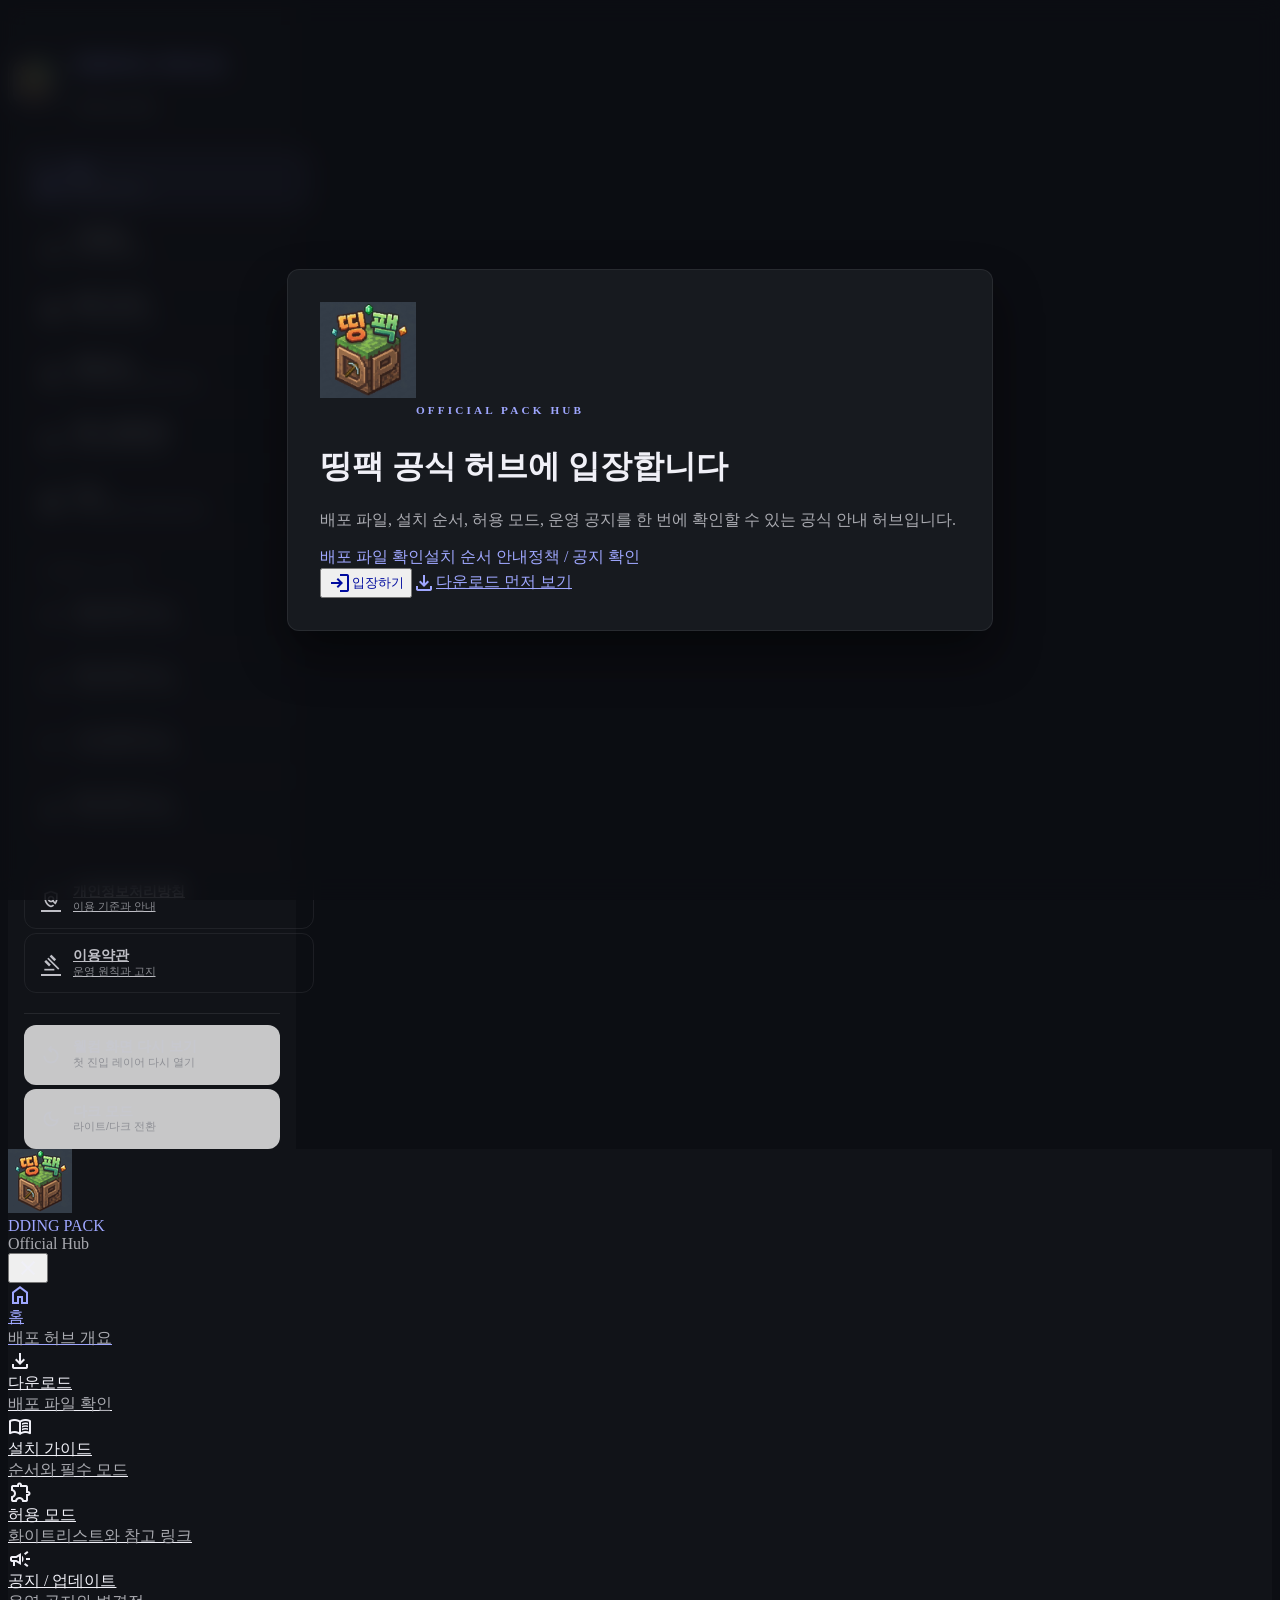
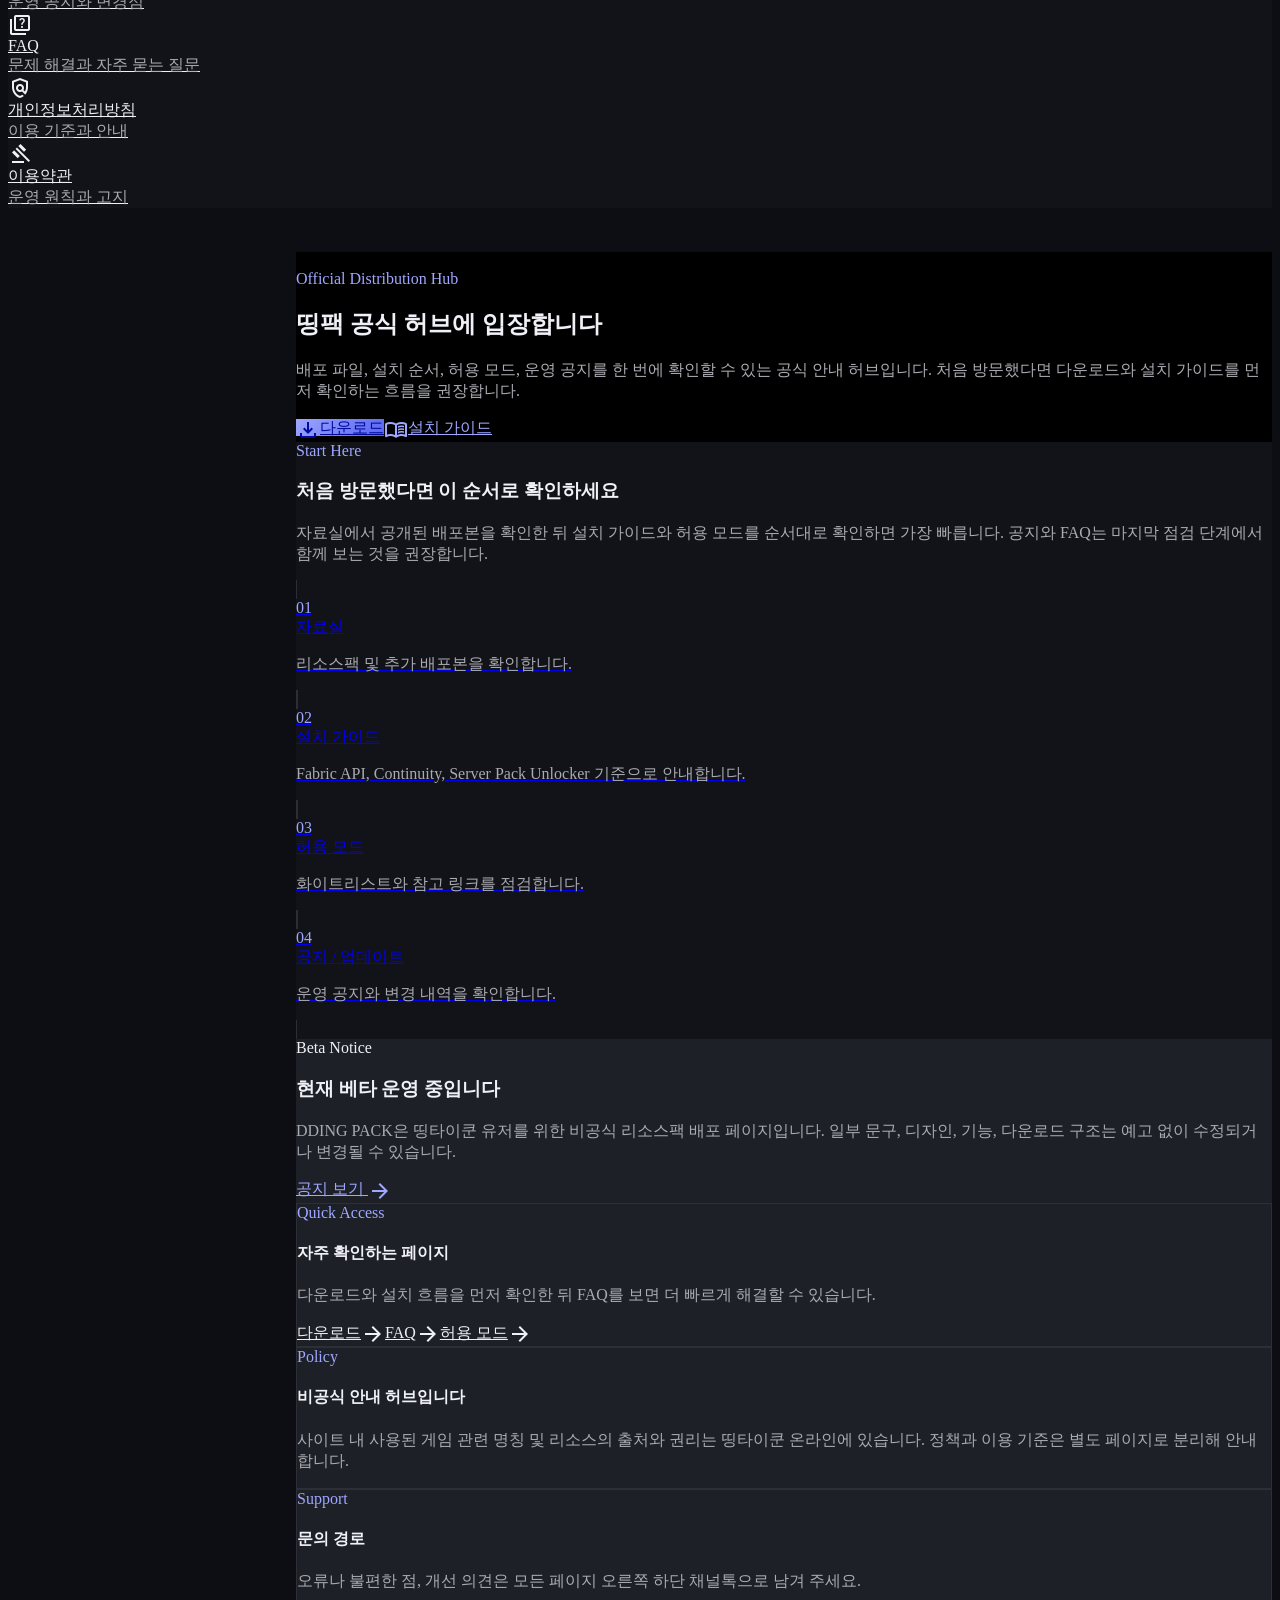
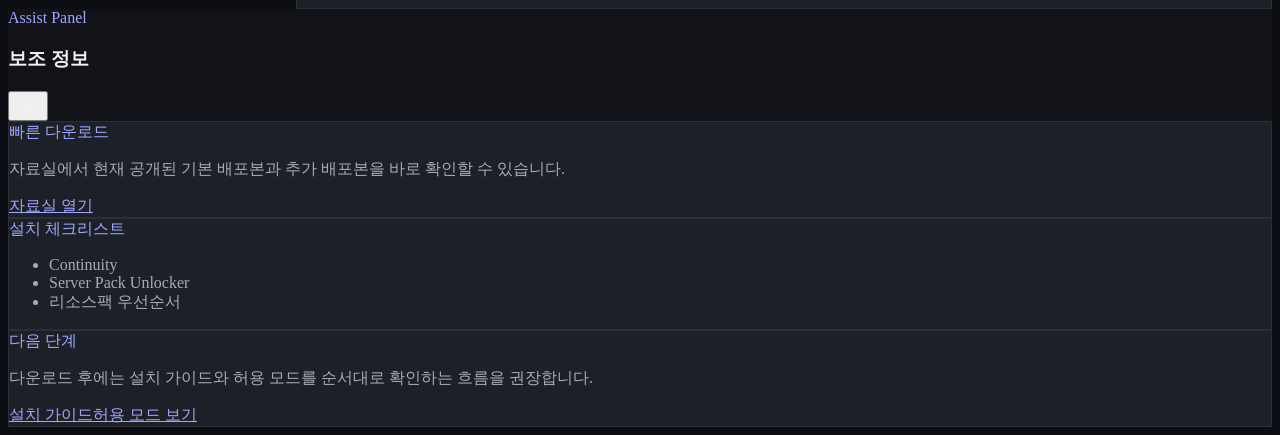
==== commit 66b7ef3b: "Add files via upload" ====
--- a/index.html
+++ b/index.html
@@ -1,374 +1,54 @@
 <!DOCTYPE html>
-<html lang="ko">
-<head>
-  <meta charset="UTF-8" />
-  <meta name="viewport" content="width=device-width, initial-scale=1, viewport-fit=cover" />
-  <title>DDING PACK</title>
-  <meta name="description" content="띵타이쿤 온라인 유저를 위한 비공식 리소스팩 배포 페이지. 특수광물 리소스팩, 설치 가이드, 허용 모드 안내를 한 번에 확인할 수 있습니다." />
-  <meta name="theme-color" content="#071019" />
-  <link rel="stylesheet" href="assets/css/style.css" />
-</head>
-<body data-page="index">
-  <div class="site-bg" aria-hidden="true">
-    <div class="site-orb orb-a"></div>
-    <div class="site-orb orb-b"></div>
-    <div class="site-orb orb-c"></div>
-  </div>
-
-  <header class="site-header">
-    <div class="header-shell">
-      <a class="brand" href="index.html" aria-label="DDING PACK 홈으로 이동">
-        <span class="brand-mark" aria-hidden="true">
-          <svg viewBox="0 0 24 24" fill="none">
-            <path d="M5 8.5 12 4l7 4.5v7L12 20l-7-4.5v-7Z" stroke="currentColor" stroke-width="1.8"/>
-            <path d="M12 4v16M5 8.5l7 4 7-4" stroke="currentColor" stroke-width="1.8" stroke-linecap="round"/>
-          </svg>
-        </span>
-        <span class="brand-copy">
-          <span class="brand-title">DDING PACK</span>
-          <span class="brand-subtitle">Minecraft Resource Archive</span>
-        </span>
-      </a>
-
-      <div class="header-right">
-        <nav class="site-nav" aria-label="주요 메뉴">
-          <a href="index.html" data-nav-link>Home</a>
-          <a href="notice.html" data-nav-link>공지사항</a>
-          <a href="download.html" data-nav-link>자료실</a>
-          <a href="install-guide.html" data-nav-link>설치 가이드</a>
-          <a href="allowed-mods.html" data-nav-link>허용 모드</a>
-        </nav>
-
-        <div class="toolbar-group">
-          <div class="theme-switch" aria-label="테마 전환">
-            <button type="button" class="theme-toggle" data-theme-value="light" aria-pressed="false">LIGHT</button>
-            <button type="button" class="theme-toggle" data-theme-value="dark" aria-pressed="false">DARK</button>
-          </div>
-
-          <button
-            class="menu-toggle"
-            type="button"
-            data-menu-toggle
-            aria-expanded="false"
-            aria-controls="mobile-menu"
-            aria-label="메뉴 열기"
-          >
-            <svg viewBox="0 0 24 24" fill="none" aria-hidden="true">
-              <path d="M5 7h14M5 12h14M5 17h14" stroke="currentColor" stroke-width="1.8" stroke-linecap="round"/>
-            </svg>
-          </button>
-        </div>
-      </div>
-
-      <div class="mobile-menu" id="mobile-menu" data-mobile-menu aria-label="모바일 메뉴">
-        <a href="index.html" data-nav-link>Home</a>
-        <a href="notice.html" data-nav-link>공지사항</a>
-        <a href="download.html" data-nav-link>자료실</a>
-        <a href="install-guide.html" data-nav-link>설치 가이드</a>
-        <a href="allowed-mods.html" data-nav-link>허용 모드</a>
-        <div class="theme-switch" aria-label="모바일 테마 전환">
-          <button type="button" class="theme-toggle" data-theme-value="light" aria-pressed="false">LIGHT</button>
-          <button type="button" class="theme-toggle" data-theme-value="dark" aria-pressed="false">DARK</button>
-        </div>
-      </div>
-    </div>
-  </header>
-
-  <main class="page-main">
-
-    <section class="hero">
-      <div class="container hero-shell">
-        <article class="glass hero-panel reveal">
-          <div class="hero-copy">
-            <span class="eyebrow">WE LOVE DDINGTYCOON</span>
-            <h1>특수광물 리소스팩을 가장 빠르고 정확하게</h1>
-            <p class="lead">
-              띵팩은 띵타이쿤 온라인 유저를 위한 비공식 리소스팩 배포 페이지입니다.
-              최신 특수광물 리소스팩, 설치 가이드, 허용 모드 안내를 한 번에 확인할 수 있도록 정리했습니다.
-            </p>
-
-            <div class="hero-actions">
-              <a class="btn btn-primary" href="download.html">
-                <svg viewBox="0 0 24 24" fill="none" aria-hidden="true">
-                  <path d="M12 4v10m0 0 4-4m-4 4-4-4M5 18h14" stroke="currentColor" stroke-width="1.9" stroke-linecap="round" stroke-linejoin="round"/>
-                </svg>
-                다운로드 보기
-              </a>
-              <a class="btn btn-secondary" href="install-guide.html">
-                <svg viewBox="0 0 24 24" fill="none" aria-hidden="true">
-                  <path d="M8 6.5h8M8 12h8m-8 5.5h5M6.5 3h11A2.5 2.5 0 0 1 20 5.5v13a2.5 2.5 0 0 1-2.5 2.5h-11A2.5 2.5 0 0 1 4 18.5v-13A2.5 2.5 0 0 1 6.5 3Z" stroke="currentColor" stroke-width="1.8" stroke-linecap="round"/>
-                </svg>
-                설치 가이드
-              </a>
-              <a class="btn btn-ghost" href="allowed-mods.html">
-                <svg viewBox="0 0 24 24" fill="none" aria-hidden="true">
-                  <path d="M12 4.5 5.5 8v8L12 19.5 18.5 16V8L12 4.5Z" stroke="currentColor" stroke-width="1.8"/>
-                  <path d="M8.5 10.5h7M8.5 13.5h4" stroke="currentColor" stroke-width="1.8" stroke-linecap="round"/>
-                </svg>
-                허용 모드
-              </a>
-            </div>
-
-            <div class="hero-meta" aria-label="핵심 상태">
-              <span class="hero-chip"><strong>Beta</strong> 현재 베타 운영 중</span>
-              <span class="hero-chip"><strong>v1.0.0</strong> 특수광물 공식 배포본</span>
-              <span class="hero-chip"><strong>Guide</strong> Fabric API 기준 안내</span>
-            </div>
-          </div>
-        </article>
-
-        <aside class="glass hero-panel reveal hero-visual" aria-label="서비스 개요">
-          <article class="floating-card floating-card--primary">
-            <div class="panel-topline">
-              <span>Archive Overview</span>
-              <span class="server-status">Live</span>
-            </div>
-            <h2 class="panel-title">자료실, 설치 가이드, 허용 모드를 하나의 흐름으로.</h2>
-            <p class="muted">
-              기존 사이트의 핵심 정보 구조를 유지하면서도, 처음 방문한 유저가 바로 이해할 수 있도록
-              페이지 간 관계를 더 분명하게 정리했습니다.
-            </p>
-            <div class="mini-list" style="margin-top:18px;">
-              <div class="mini-row">
-                <strong>자료실</strong>
-                <span>다운로드 링크 유지</span>
-              </div>
-              <div class="mini-row">
-                <strong>설치 가이드</strong>
-                <span>필수 모드 흐름 정리</span>
-              </div>
-              <div class="mini-row">
-                <strong>허용 모드</strong>
-                <span>화이트리스트 정책 유지</span>
-              </div>
-            </div>
-          </article>
-
-          <article class="floating-card floating-card--secondary">
-            <div class="panel-topline">
-              <span>Current Snapshot</span>
-              <span class="badge">2026.04.13</span>
-            </div>
-            <div class="stats-grid">
-              <div class="stat-box">
-                <strong>1개</strong>
-                <span>현재 공개 리소스팩</span>
-              </div>
-              <div class="stat-box">
-                <strong>4개</strong>
-                <span>설치 필수 / 권장 모드</span>
-              </div>
-              <div class="stat-box">
-                <strong>5개+</strong>
-                <span>상세 안내 페이지</span>
-              </div>
-              <div class="stat-box">
-                <strong>Beta</strong>
-                <span>운영 고지 반영</span>
-              </div>
-            </div>
-          </article>
-
-          <article class="floating-card floating-card--tertiary">
-            <div class="panel-topline">
-              <span>Latest Notice</span>
-            </div>
-            <div class="mini-list" style="margin-top:0;">
-              <div class="mini-row">
-                <strong>DDING PACK 베타 오픈 안내</strong>
-              </div>
-              <div class="mini-row">
-                <strong>기본 안내사항 확인 가능</strong>
-              </div>
-            </div>
-          </article>
-        </aside>
-      </div>
-    </section>
-
-    <section class="section compact">
-      <div class="container">
-        <div class="section-head reveal">
-          <span class="eyebrow page-eyebrow">Quick Access</span>
-          <h2>원본 내비게이션 구조를 더 명확하게 재정리했습니다</h2>
-          <p class="lead">
-            기존 사이트의 Home · Notice · Archive · Guide · Mods 흐름을 유지하면서,
-            어떤 정보를 어디서 확인해야 하는지 한눈에 파악할 수 있도록 카드형 정보 구조로 재배치했습니다.
-          </p>
-        </div>
-
-        <div class="cards-grid cols-4">
-          <article class="glass-card card reveal">
-            <div class="card-top">
-              <div class="card-title-group">
-                <h3>공지사항</h3>
-                <p>업데이트 내역, 점검 일정, 배포 공지, 중요 안내를 확인할 수 있습니다.</p>
-              </div>
-              <span class="badge">Notice</span>
-            </div>
-            <div class="card-body">
-              <p>현재 공개된 공지는 베타 오픈 안내 1건입니다.</p>
-              <a class="btn btn-secondary" href="notice.html">공지 보러가기</a>
-            </div>
-          </article>
-
-          <article class="glass-card card reveal">
-            <div class="card-top">
-              <div class="card-title-group">
-                <h3>자료실</h3>
-                <p>리소스팩 및 기타 배포자료를 한곳에서 확인하고 다운로드할 수 있습니다.</p>
-              </div>
-              <span class="badge">Archive</span>
-            </div>
-            <div class="card-body">
-              <p>현재 다운로드 가능한 기본 리소스팩 링크를 그대로 유지했습니다.</p>
-              <a class="btn btn-secondary" href="download.html">자료실 열기</a>
-            </div>
-          </article>
-
-          <article class="glass-card card reveal">
-            <div class="card-top">
-              <div class="card-title-group">
-                <h3>설치 가이드</h3>
-                <p>Fabric API, Continuity, Server Pack Unlocker 기준의 설치 흐름을 안내합니다.</p>
-              </div>
-              <span class="badge">Guide</span>
-            </div>
-            <div class="card-body">
-              <p>필수 모드 바로가기와 적용 순서를 단계별로 다시 읽기 쉽게 정리했습니다.</p>
-              <a class="btn btn-secondary" href="install-guide.html">가이드 보기</a>
-            </div>
-          </article>
-
-          <article class="glass-card card reveal">
-            <div class="card-top">
-              <div class="card-title-group">
-                <h3>허용 모드</h3>
-                <p>공식 위키 기준 허용 모드 목록과 관련 바로가기 링크를 정리했습니다.</p>
-              </div>
-              <span class="badge">Mods</span>
-            </div>
-            <div class="card-body">
-              <p>카테고리 필터를 추가해 원하는 모드를 더 빨리 찾을 수 있습니다.</p>
-              <a class="btn btn-secondary" href="allowed-mods.html">목록 확인</a>
-            </div>
-          </article>
-        </div>
-      </div>
-    </section>
-
-    <section class="section">
-      <div class="container">
-        <div class="section-head reveal">
-          <span class="eyebrow page-eyebrow">Current Distribution</span>
-          <h2>현재 반영된 원본 콘텐츠</h2>
-          <p class="lead">
-            존재하는 다운로드 링크, 베타 공지, 설치 조건, 허용 모드 링크를 유지한 상태로
-            화면 위계와 정보 전달 방식을 재설계했습니다.
-          </p>
-        </div>
-
-        <div class="cards-grid cols-3">
-          <article class="glass-card card reveal">
-            <div class="card-top">
-              <div class="card-title-group">
-                <h3>띵타이쿤 온라인 특수광물 v1.0.0</h3>
-                <p>광물 + 테두리 발광 처리된 현재 공식 배포본입니다.</p>
-              </div>
-              <span class="badge status-allowed">공개 중</span>
-            </div>
-            <div class="meta-list">
-              <div class="meta-item"><span>상태</span><strong>현재 다운로드 가능</strong></div>
-              <div class="meta-item"><span>연결</span><strong>기존 Google Drive 링크 유지</strong></div>
-            </div>
-            <div class="button-row">
-              <a class="btn btn-primary" href="download.html">다운로드 페이지 이동</a>
-            </div>
-          </article>
-
-          <article class="glass-card card reveal">
-            <div class="card-top">
-              <div class="card-title-group">
-                <h3>테두리 전용 버전</h3>
-                <p>미지원 환경 사용자를 위한 별도 배포용 항목입니다.</p>
-              </div>
-              <span class="badge status-warning">준비 중</span>
-            </div>
-            <p>원본 사이트에 기재된 “추후 추가 예정” 상태를 유지했습니다. 새 파일이 없는 상태에서는 임의 다운로드 링크를 만들지 않았습니다.</p>
-          </article>
-
-          <article class="glass-card card reveal">
-            <div class="card-top">
-              <div class="card-title-group">
-                <h3>베타 운영 공지</h3>
-                <p>현재 사이트는 베타 운영 단계이며, 문구·디자인·기능·구성이 계속 수정될 수 있습니다.</p>
-              </div>
-              <span class="badge">BETA NOTICE</span>
-            </div>
-            <p>기존 팝업 기능과 공지 상세 페이지를 함께 유지했습니다.</p>
-            <div class="button-row">
-              <a class="btn btn-secondary" href="notice-beta-open.html">공지 상세 보기</a>
-            </div>
-          </article>
-        </div>
-
-        <div class="notice-box warning reveal" style="margin-top:20px;">
-          <strong>디자인은 새롭게, 정보는 그대로</strong>
-          이 리디자인은 기존 사이트를 단순히 색만 바꾼 것이 아니라, 원본에 있던 콘텐츠를 유지하면서
-          다운로드, 설치, 화이트리스트 확인 흐름이 더 자연스럽게 이어지도록 재구성한 버전입니다.
-        </div>
-      </div>
-    </section>
-
-    <div class="popup" id="betaPopup" hidden>
-      <div class="popup-panel" role="dialog" aria-modal="true" aria-labelledby="betaPopupTitle">
-        <div class="popup-head">
-          <div>
-            <span class="eyebrow page-eyebrow">BETA NOTICE</span>
-            <h2 class="popup-title" id="betaPopupTitle">현재 베타 운영 중입니다.</h2>
-          </div>
-          <button class="popup-close" id="betaPopupClose" aria-label="팝업 닫기">✕</button>
-        </div>
-        <p class="popup-copy">
-          띵팩은 현재 베타 형태로 운영되고 있습니다. 일부 문구, 디자인, 기능, 다운로드 구조는
-          예고 없이 수정되거나 변경될 수 있습니다.
-        </p>
-        <label class="checkbox" for="betaPopupHideToday">
-          <input id="betaPopupHideToday" type="checkbox" />
-          <span>오늘 하루 보지 않기</span>
-        </label>
-        <div class="popup-actions">
-          <button class="btn btn-secondary" type="button" id="betaPopupConfirm">확인했습니다</button>
-        </div>
-      </div>
-    </div>
-
-  </main>
-
-  <footer class="footer">
-    <div class="container">
-      <div class="footer-shell">
-        <div class="footer-top">
-          <div>
-            <h2 class="footer-title">DDING PACK</h2>
-            <p class="footer-highlight">띵타이쿤 플레이어를 위한 비공식 리소스팩 배포 페이지</p>
-            <p class="footer-desc">DDING PACK은 띵타이쿤 유저를 위해 제작된 비공식 리소스팩 사이트이며, 공식 운영진과 무관합니다.</p>
-            <p class="footer-desc">사이트 내 사용된 게임 관련 명칭 및 리소스의 출처와 권리는 “띵타이쿤 온라인”에 있습니다.</p>
-          </div>
-          <div class="footer-links">
-            <a href="privacy.html">개인정보처리방침</a>
-            <a href="terms.html">이용약관</a>
-            <span>© 2026 DDING PACK</span>
-          </div>
-        </div>
-        <div class="footer-bottom">
-          <span>정적 배포 구조 · 다운로드 링크와 상대경로 유지</span>
-          <span>문의 및 개선 요청은 우측 하단 채널톡을 이용해 주세요.</span>
-        </div>
-      </div>
-    </div>
-  </footer>
-
-  <script src="assets/js/site.js"></script>
-</body>
-</html>
+<html class="dark" lang="ko"><head>
+<meta charset="utf-8"/>
+<meta content="width=device-width, initial-scale=1.0, viewport-fit=cover" name="viewport"/>
+<meta content="#0c0e13" name="theme-color"/>
+<link href="assets/branding/favicon-32.png" rel="icon" sizes="32x32" type="image/png"/>
+<link href="assets/branding/apple-touch-icon.png" rel="apple-touch-icon"/>
+<script src="https://cdn.tailwindcss.com?plugins=forms,container-queries"></script>
+<link href="https://fonts.googleapis.com" rel="preconnect"/>
+<link crossorigin="" href="https://fonts.gstatic.com" rel="preconnect"/>
+<link href="https://fonts.googleapis.com/css2?family=Inter:wght@300;400;500;600;700&amp;family=Manrope:wght@400;600;700;800&amp;display=swap" rel="stylesheet"/>
+<link href="https://fonts.googleapis.com/css2?family=Material+Symbols+Outlined:wght,FILL@100..700,0..1&amp;display=swap" rel="stylesheet"/>
+<script>
+  tailwind.config = {
+    darkMode: 'class',
+    theme: { extend: {
+      colors: {
+        "on-primary-container": "#00087d","on-surface-variant": "#aaabb1","on-surface": "#f0f0f7","tertiary-fixed-dim": "#87f09f",
+        "surface": "#0c0e13","on-secondary-fixed-variant": "#585c63","secondary": "#dfe2eb","primary-fixed": "#8e98ff",
+        "secondary-dim": "#d1d4dd","secondary-fixed-dim": "#d1d4dd","error": "#ff6e84","surface-container": "#171a1f",
+        "primary": "#9fa7ff","on-primary-fixed-variant": "#000b98","surface-bright": "#292c33","outline-variant": "#46484d",
+        "on-tertiary-container": "#00632e","secondary-fixed": "#dfe2eb","surface-container-low": "#111318","on-tertiary-fixed-variant": "#006e34",
+        "on-secondary-container": "#cdd0d9","tertiary": "#deffdf","error-dim": "#d73357","outline": "#74757b",
+        "surface-dim": "#0c0e13","surface-container-highest": "#23262c","inverse-primary": "#404dda","surface-container-high": "#1d2026",
+        "tertiary-fixed": "#95ffac","on-tertiary": "#006c33","background": "#0c0e13","error-container": "#a70138",
+        "on-error-container": "#ffb2b9","tertiary-dim": "#87f09f","on-error": "#490013","surface-variant": "#23262c",
+        "surface-tint": "#9fa7ff","on-tertiary-fixed": "#004e23","on-secondary-fixed": "#3b3f46","primary-container": "#8e98ff",
+        "inverse-on-surface": "#53555a","on-primary-fixed": "#000000","primary-fixed-dim": "#7d88ff","tertiary-container": "#95ffac",
+        "on-primary": "#000c9f","on-secondary": "#4e5259","secondary-container": "#43474e","primary-dim": "#5764f1",
+        "inverse-surface": "#f9f9ff","surface-container-lowest": "#000000","on-background": "#f0f0f7"
+      },
+      borderRadius: { DEFAULT: '0.125rem', lg: '0.25rem', xl: '0.5rem', full: '0.75rem' },
+      fontFamily: { headline: ['Manrope'], body: ['Inter'], label: ['Inter'] }
+    }}
+  }
+</script>
+<style>
+.material-symbols-outlined{font-variation-settings:'FILL' 0,'wght' 400,'GRAD' 0,'opsz' 24;vertical-align:middle}
+body{min-height:max(884px,100dvh)}
+.glass-panel{background:rgba(23,26,31,.6);backdrop-filter:blur(20px)}
+.ghost-border{border:1px solid rgba(70,72,77,.15)}
+.step-gradient{background:linear-gradient(135deg,#9fa7ff 0%,#5764f1 100%)}
+</style>
+<link href="assets/css/theme.css" rel="stylesheet"/>
+<title>홈 · DDING PACK</title><meta content="띵타이쿤 온라인 유저를 위한 띵팩 공식 배포 허브" name="description"/></head><body class="bg-background text-on-surface font-body selection:bg-primary/30 selection:text-primary"><div class="welcome-overlay"><div class="welcome-card"><img alt="띵팩 로고" src="assets/branding/logo-welcome.png"/><span class="eyebrow">Official Pack Hub</span><h1 class="font-headline text-4xl font-extrabold tracking-tighter mb-4">띵팩 공식 허브에 입장합니다</h1><p class="text-on-surface-variant text-sm leading-relaxed mb-6">배포 파일, 설치 순서, 허용 모드, 운영 공지를 한 번에 확인할 수 있는 공식 안내 허브입니다.</p><div class="flex flex-wrap gap-3 mb-6"><span class="px-3 py-2 bg-primary/10 text-primary rounded-full text-[10px] font-bold tracking-widest uppercase">배포 파일 확인</span><span class="px-3 py-2 bg-primary/10 text-primary rounded-full text-[10px] font-bold tracking-widest uppercase">설치 순서 안내</span><span class="px-3 py-2 bg-primary/10 text-primary rounded-full text-[10px] font-bold tracking-widest uppercase">정책 / 공지 확인</span></div><div class="flex flex-wrap gap-3"><button class="px-8 py-3 bg-gradient-to-r from-primary to-primary-dim text-on-primary font-bold rounded-md flex items-center gap-2" data-welcome-enter=""><span class="material-symbols-outlined text-sm">login</span>입장하기</button><a class="px-8 py-3 border border-outline-variant/20 text-primary font-bold rounded-md flex items-center gap-2" href="download.html"><span class="material-symbols-outlined text-sm">download</span>다운로드 먼저 보기</a></div></div></div><button class="menu-fab md:hidden" data-mobile-menu="" type="button"><span class="material-symbols-outlined">menu</span></button><aside class="site-sidebar hidden md:flex h-full w-72 fixed left-0 top-0 border-r border-outline-variant/15 bg-surface-container-low z-[60] flex-col gap-2 overflow-y-auto py-5">
+<div class="px-5 mb-5 pt-4"><div class="brand-wrap"><div class="brand-mark"><img alt="띵팩 로고" class="brand-mark-img" src="assets/branding/logo-sidebar.png"/></div><div><h2 class="font-headline font-extrabold text-primary text-2xl tracking-tighter uppercase">DDING PACK</h2><p class="text-[10px] text-on-surface-variant tracking-[0.3em] font-medium mt-1 uppercase">Official Hub</p></div></div></div>
+<nav class="site-nav"><a class="nav-item is-current" href="index.html"><span class="material-symbols-outlined">home</span><div class="flex-1 min-w-0"><div class="font-medium text-sm tracking-wide">홈</div><div class="text-[11px] text-on-surface-variant leading-relaxed">배포 허브 개요</div></div></a><a class="nav-item" href="download.html"><span class="material-symbols-outlined">download</span><div class="flex-1 min-w-0"><div class="font-medium text-sm tracking-wide">다운로드</div><div class="text-[11px] text-on-surface-variant leading-relaxed">배포 파일 확인</div></div></a><a class="nav-item" href="install-guide.html"><span class="material-symbols-outlined">menu_book</span><div class="flex-1 min-w-0"><div class="font-medium text-sm tracking-wide">설치 가이드</div><div class="text-[11px] text-on-surface-variant leading-relaxed">순서와 필수 모드</div></div></a><a class="nav-item" href="allowed-mods.html"><span class="material-symbols-outlined">extension</span><div class="flex-1 min-w-0"><div class="font-medium text-sm tracking-wide">허용 모드</div><div class="text-[11px] text-on-surface-variant leading-relaxed">화이트리스트와 참고 링크</div></div></a><a class="nav-item" href="notice.html"><span class="material-symbols-outlined">campaign</span><div class="flex-1 min-w-0"><div class="font-medium text-sm tracking-wide">공지 / 업데이트</div><div class="text-[11px] text-on-surface-variant leading-relaxed">운영 공지와 변경점</div></div></a><a class="nav-item" href="faq.html"><span class="material-symbols-outlined">quiz</span><div class="flex-1 min-w-0"><div class="font-medium text-sm tracking-wide">FAQ</div><div class="text-[11px] text-on-surface-variant leading-relaxed">문제 해결과 자주 묻는 질문</div></div></a><div class="nav-divider"></div><div class="nav-section-label"><div class="text-[10px] uppercase tracking-[0.25em] text-on-surface-variant font-bold">Coming Soon</div></div><div class="nav-item is-soon"><span class="material-symbols-outlined text-on-surface-variant">diamond</span><div class="flex-1 min-w-0"><div class="flex items-center gap-2"><span class="font-medium text-sm tracking-wide text-on-secondary-container">채광 전문가</span><span class="px-2 py-0.5 rounded-full bg-secondary-container text-on-secondary-container text-[10px] font-bold tracking-widest uppercase">Soon</span></div><div class="text-[11px] text-on-surface-variant leading-relaxed">광물 특화 허브 준비 중</div></div></div><div class="nav-item is-soon"><span class="material-symbols-outlined text-on-surface-variant">potted_plant</span><div class="flex-1 min-w-0"><div class="flex items-center gap-2"><span class="font-medium text-sm tracking-wide text-on-secondary-container">재배 전문가</span><span class="px-2 py-0.5 rounded-full bg-secondary-container text-on-secondary-container text-[10px] font-bold tracking-widest uppercase">Soon</span></div><div class="text-[11px] text-on-surface-variant leading-relaxed">작물 특화 허브 준비 중</div></div></div><div class="nav-item is-soon"><span class="material-symbols-outlined text-on-surface-variant">sports_martial_arts</span><div class="flex-1 min-w-0"><div class="flex items-center gap-2"><span class="font-medium text-sm tracking-wide text-on-secondary-container">사냥 전문가</span><span class="px-2 py-0.5 rounded-full bg-secondary-container text-on-secondary-container text-[10px] font-bold tracking-widest uppercase">Soon</span></div><div class="text-[11px] text-on-surface-variant leading-relaxed">전투 특화 허브 준비 중</div></div></div><div class="nav-item is-soon"><span class="material-symbols-outlined text-on-surface-variant">sailing</span><div class="flex-1 min-w-0"><div class="flex items-center gap-2"><span class="font-medium text-sm tracking-wide text-on-secondary-container">해양 전문가</span><span class="px-2 py-0.5 rounded-full bg-secondary-container text-on-secondary-container text-[10px] font-bold tracking-widest uppercase">Soon</span></div><div class="text-[11px] text-on-surface-variant leading-relaxed">해양 특화 허브 준비 중</div></div></div><div class="nav-divider"></div><a class="nav-item is-policy" href="privacy.html"><span class="material-symbols-outlined">policy</span><div class="flex-1 min-w-0"><div class="font-medium text-sm tracking-wide">개인정보처리방침</div><div class="text-[11px] text-on-surface-variant leading-relaxed">이용 기준과 안내</div></div></a><a class="nav-item is-policy" href="terms.html"><span class="material-symbols-outlined">gavel</span><div class="flex-1 min-w-0"><div class="font-medium text-sm tracking-wide">이용약관</div><div class="text-[11px] text-on-surface-variant leading-relaxed">운영 원칙과 고지</div></div></a><div class="nav-utilities"><button class="nav-item utility-item" data-reopen-welcome=""><span class="material-symbols-outlined">replay</span><div><div class="font-medium text-sm tracking-wide">웰컴 화면 다시 보기</div><div class="text-[11px] text-on-surface-variant">첫 진입 레이어 다시 열기</div></div></button><button class="nav-item utility-item" data-theme-toggle=""><span class="material-symbols-outlined" data-theme-icon="">dark_mode</span><div><div class="font-medium text-sm tracking-wide" data-theme-label="">다크 모드</div><div class="text-[11px] text-on-surface-variant">라이트/다크 전환</div></div></button></div></nav></aside>
+<div class="mobile-drawer fixed inset-0 z-[70] hidden" data-mobile-drawer=""><div class="absolute inset-0 bg-black/50" data-mobile-close=""></div><div class="absolute inset-y-0 left-0 w-[min(88vw,320px)] bg-surface-container-low border-r border-outline-variant/15 p-6 overflow-y-auto"><div class="flex items-center justify-between pt-4 mb-8"><div class="flex items-center gap-3"><img alt="" class="w-10 h-10 rounded-lg" src="assets/branding/logo-slot.png"/><div><div class="font-headline font-extrabold tracking-tighter text-primary uppercase">DDING PACK</div><div class="text-[10px] uppercase tracking-[0.25em] text-on-surface-variant">Official Hub</div></div></div><button class="text-on-surface" data-mobile-close=""><span class="material-symbols-outlined">close</span></button></div><nav class="flex flex-col gap-2"><a class="flex items-center gap-3 px-4 py-3 bg-primary/10 text-primary border-l-4 border-primary font-bold translate-x-1 duration-200" href="index.html"><span class="material-symbols-outlined">home</span><div class="flex-1 min-w-0"><div class="font-medium text-sm tracking-wide">홈</div><div class="text-[11px] text-on-surface-variant leading-relaxed">배포 허브 개요</div></div></a><a class="flex items-center gap-3 px-4 py-3 text-on-secondary-container opacity-70 hover:bg-surface-container hover:opacity-100 transition-all group" href="download.html"><span class="material-symbols-outlined">download</span><div class="flex-1 min-w-0"><div class="font-medium text-sm tracking-wide">다운로드</div><div class="text-[11px] text-on-surface-variant leading-relaxed">배포 파일 확인</div></div></a><a class="flex items-center gap-3 px-4 py-3 text-on-secondary-container opacity-70 hover:bg-surface-container hover:opacity-100 transition-all group" href="install-guide.html"><span class="material-symbols-outlined">menu_book</span><div class="flex-1 min-w-0"><div class="font-medium text-sm tracking-wide">설치 가이드</div><div class="text-[11px] text-on-surface-variant leading-relaxed">순서와 필수 모드</div></div></a><a class="flex items-center gap-3 px-4 py-3 text-on-secondary-container opacity-70 hover:bg-surface-container hover:opacity-100 transition-all group" href="allowed-mods.html"><span class="material-symbols-outlined">extension</span><div class="flex-1 min-w-0"><div class="font-medium text-sm tracking-wide">허용 모드</div><div class="text-[11px] text-on-surface-variant leading-relaxed">화이트리스트와 참고 링크</div></div></a><a class="flex items-center gap-3 px-4 py-3 text-on-secondary-container opacity-70 hover:bg-surface-container hover:opacity-100 transition-all group" href="notice.html"><span class="material-symbols-outlined">campaign</span><div class="flex-1 min-w-0"><div class="font-medium text-sm tracking-wide">공지 / 업데이트</div><div class="text-[11px] text-on-surface-variant leading-relaxed">운영 공지와 변경점</div></div></a><a class="flex items-center gap-3 px-4 py-3 text-on-secondary-container opacity-70 hover:bg-surface-container hover:opacity-100 transition-all group" href="faq.html"><span class="material-symbols-outlined">quiz</span><div class="flex-1 min-w-0"><div class="font-medium text-sm tracking-wide">FAQ</div><div class="text-[11px] text-on-surface-variant leading-relaxed">문제 해결과 자주 묻는 질문</div></div></a><a class="flex items-center gap-3 px-4 py-3 text-on-secondary-container opacity-70 hover:bg-surface-container hover:opacity-100 transition-all group" href="privacy.html"><span class="material-symbols-outlined">policy</span><div class="flex-1 min-w-0"><div class="font-medium text-sm tracking-wide">개인정보처리방침</div><div class="text-[11px] text-on-surface-variant leading-relaxed">이용 기준과 안내</div></div></a><a class="flex items-center gap-3 px-4 py-3 text-on-secondary-container opacity-70 hover:bg-surface-container hover:opacity-100 transition-all group" href="terms.html"><span class="material-symbols-outlined">gavel</span><div class="flex-1 min-w-0"><div class="font-medium text-sm tracking-wide">이용약관</div><div class="text-[11px] text-on-surface-variant leading-relaxed">운영 원칙과 고지</div></div></a></nav></div></div>
+<main class="md:pl-72 min-h-screen"><div class="pt-8 px-6 md:px-12 pb-20 max-w-7xl mx-auto">
+<section class="relative rounded-xl overflow-hidden mb-16 h-[500px] flex items-center bg-surface-container-lowest">
+<div class="absolute inset-0 z-0 opacity-40"><img alt="" class="w-full h-full object-cover grayscale" src="https://lh3.googleusercontent.com/aida-public/[base64]"/><div class="absolute inset-0 bg-gradient-to-r from-background via-background/70 to-transparent"></div></div>
+<div class="relative z-10 p-8 md:p-16 max-w-3xl"><div class="flex items-center gap-3 mb-6"><span class="h-[2px] w-12 bg-primary"></span><span class="font-label text-xs font-bold text-primary tracking-[0.4em] uppercase">Official Distribution Hub</span></div><h1 class="font-headline text-4xl md:text-6xl font-extrabold text-on-surface tracking-tighter mb-6">띵팩 공식 허브에 입장합니다</h1><p class="text-on-surface-variant text-lg leading-relaxed mb-8">배포 파일, 설치 순서, 허용 모드, 운영 공지를 한 번에 확인할 수 있는 공식 안내 허브입니다. 처음 방문했다면 다운로드와 설치 가이드를 먼저 확인하는 흐름을 권장합니다.</p><div class="flex flex-wrap gap-4"><a class="px-8 py-4 step-gradient text-on-primary font-bold rounded-md flex items-center gap-2 shadow-[0_8px_16px_rgba(159,167,255,0.2)] hover:scale-[1.02] active:scale-95 transition-all" href="download.html"><span class="material-symbols-outlined text-sm">download</span>다운로드</a><a class="px-8 py-4 border border-outline-variant/20 text-primary font-bold rounded-md flex items-center gap-2 hover:border-primary/50 transition-all" href="install-guide.html"><span class="material-symbols-outlined text-sm">menu_book</span>설치 가이드</a></div></div></section>
+<div class="grid grid-cols-1 md:grid-cols-12 gap-6 mb-16"><div class="md:col-span-8 bg-surface-container-low rounded-xl border border-outline-variant/15 overflow-hidden relative"><div class="absolute top-0 left-0 w-1 h-full bg-primary"></div><div class="p-8"><span class="px-3 py-1 bg-primary/10 text-primary rounded-full text-[10px] font-bold tracking-widest uppercase mb-4 inline-block">Start Here</span><h3 class="text-3xl font-headline font-bold tracking-tighter mb-4">처음 방문했다면 이 순서로 확인하세요</h3><p class="text-on-surface-variant text-sm leading-relaxed max-w-2xl mb-8">자료실에서 공개된 배포본을 확인한 뒤 설치 가이드와 허용 모드를 순서대로 확인하면 가장 빠릅니다. 공지와 FAQ는 마지막 점검 단계에서 함께 보는 것을 권장합니다.</p><div class="grid sm:grid-cols-2 gap-4"><a class="bg-surface-container-high p-5 rounded-lg ghost-border hover:border-primary/30 transition-colors" href="download.html"><div class="text-primary text-[10px] uppercase tracking-[0.2em] mb-2">01</div><div class="font-headline text-xl font-bold mb-1">자료실</div><p class="text-on-surface-variant text-sm">리소스팩 및 추가 배포본을 확인합니다.</p></a><a class="bg-surface-container-high p-5 rounded-lg ghost-border hover:border-primary/30 transition-colors" href="install-guide.html"><div class="text-primary text-[10px] uppercase tracking-[0.2em] mb-2">02</div><div class="font-headline text-xl font-bold mb-1">설치 가이드</div><p class="text-on-surface-variant text-sm">Fabric API, Continuity, Server Pack Unlocker 기준으로 안내합니다.</p></a><a class="bg-surface-container-high p-5 rounded-lg ghost-border hover:border-primary/30 transition-colors" href="allowed-mods.html"><div class="text-primary text-[10px] uppercase tracking-[0.2em] mb-2">03</div><div class="font-headline text-xl font-bold mb-1">허용 모드</div><p class="text-on-surface-variant text-sm">화이트리스트와 참고 링크를 점검합니다.</p></a><a class="bg-surface-container-high p-5 rounded-lg ghost-border hover:border-primary/30 transition-colors" href="notice.html"><div class="text-primary text-[10px] uppercase tracking-[0.2em] mb-2">04</div><div class="font-headline text-xl font-bold mb-1">공지 / 업데이트</div><p class="text-on-surface-variant text-sm">운영 공지와 변경 내역을 확인합니다.</p></a></div></div></div><div class="md:col-span-4 bg-surface-container-high rounded-xl border border-outline-variant/15 p-8"><span class="px-3 py-1 bg-tertiary/10 text-tertiary-fixed-dim rounded-full text-[10px] font-bold tracking-widest uppercase mb-4 inline-block">Beta Notice</span><h3 class="text-xl font-headline font-bold mb-3">현재 베타 운영 중입니다</h3><p class="text-on-surface-variant text-sm leading-relaxed mb-6">DDING PACK은 띵타이쿤 유저를 위한 비공식 리소스팩 배포 페이지입니다. 일부 문구, 디자인, 기능, 다운로드 구조는 예고 없이 수정되거나 변경될 수 있습니다.</p><a class="text-xs font-bold text-primary flex items-center gap-1 uppercase tracking-widest" href="notice-beta-open.html">공지 보기 <span class="material-symbols-outlined text-xs">arrow_forward</span></a></div></div>
+<div class="grid grid-cols-1 md:grid-cols-3 gap-6"><div class="bg-surface-container-high rounded-xl p-6 ghost-border"><div class="text-[10px] tracking-[0.25em] uppercase text-primary mb-3 font-bold">Quick Access</div><h4 class="font-headline text-2xl font-bold mb-3">자주 확인하는 페이지</h4><p class="text-sm text-on-surface-variant mb-6">다운로드와 설치 흐름을 먼저 확인한 뒤 FAQ를 보면 더 빠르게 해결할 수 있습니다.</p><div class="space-y-3"><a class="flex items-center justify-between text-sm text-on-surface hover:text-primary" href="download.html"><span>다운로드</span><span class="material-symbols-outlined text-sm">arrow_forward</span></a><a class="flex items-center justify-between text-sm text-on-surface hover:text-primary" href="faq.html"><span>FAQ</span><span class="material-symbols-outlined text-sm">arrow_forward</span></a><a class="flex items-center justify-between text-sm text-on-surface hover:text-primary" href="allowed-mods.html"><span>허용 모드</span><span class="material-symbols-outlined text-sm">arrow_forward</span></a></div></div><div class="bg-surface-container-high rounded-xl p-6 ghost-border"><div class="text-[10px] tracking-[0.25em] uppercase text-primary mb-3 font-bold">Policy</div><h4 class="font-headline text-2xl font-bold mb-3">비공식 안내 허브입니다</h4><p class="text-sm text-on-surface-variant">사이트 내 사용된 게임 관련 명칭 및 리소스의 출처와 권리는 띵타이쿤 온라인에 있습니다. 정책과 이용 기준은 별도 페이지로 분리해 안내합니다.</p></div><div class="bg-surface-container-high rounded-xl p-6 ghost-border"><div class="text-[10px] tracking-[0.25em] uppercase text-primary mb-3 font-bold">Support</div><h4 class="font-headline text-2xl font-bold mb-3">문의 경로</h4><p class="text-sm text-on-surface-variant">오류나 불편한 점, 개선 의견은 모든 페이지 오른쪽 하단 채널톡으로 남겨 주세요.</p></div></div></div></main><div class="fixed inset-0 z-[80] hidden" data-assist=""><div class="absolute inset-0 bg-black/50" data-assist-close=""></div><aside class="absolute right-0 top-0 h-full w-[min(92vw,380px)] bg-surface-container-low border-l border-outline-variant/15 p-6 overflow-y-auto"><div class="flex items-center justify-between mb-8 pt-16 md:pt-20"><div><div class="text-[10px] uppercase tracking-[0.25em] text-primary font-bold">Assist Panel</div><h3 class="font-headline text-2xl font-bold">보조 정보</h3></div><button class="text-on-surface" data-assist-close=""><span class="material-symbols-outlined">close</span></button></div><div class="space-y-5"><div class="bg-surface-container-high rounded-xl p-5 ghost-border"><div class="text-[10px] uppercase tracking-[0.2em] text-primary font-bold mb-2">빠른 다운로드</div><p class="text-sm text-on-surface-variant mb-4">자료실에서 현재 공개된 기본 배포본과 추가 배포본을 바로 확인할 수 있습니다.</p><a class="text-xs font-bold text-primary uppercase tracking-widest" href="download.html">자료실 열기</a></div><div class="bg-surface-container-high rounded-xl p-5 ghost-border"><div class="text-[10px] uppercase tracking-[0.2em] text-primary font-bold mb-2">설치 체크리스트</div><ul class="space-y-3 text-sm text-on-surface-variant"><li>Continuity</li><li>Server Pack Unlocker</li><li>리소스팩 우선순서</li></ul></div><div class="bg-surface-container-high rounded-xl p-5 ghost-border"><div class="text-[10px] uppercase tracking-[0.2em] text-primary font-bold mb-2">다음 단계</div><p class="text-sm text-on-surface-variant mb-4">다운로드 후에는 설치 가이드와 허용 모드를 순서대로 확인하는 흐름을 권장합니다.</p><div class="flex flex-col gap-3"><a class="text-xs font-bold text-primary uppercase tracking-widest" href="install-guide.html">설치 가이드</a><a class="text-xs font-bold text-primary uppercase tracking-widest" href="allowed-mods.html">허용 모드 보기</a></div></div></div></aside></div><script src="assets/js/site.js"></script></body></html>
--- a/assets/css/theme.css
+++ b/assets/css/theme.css
@@ -0,0 +1,273 @@
+
+.site-sidebar{scrollbar-width:thin;scrollbar-color:#46484d transparent}
+.site-sidebar::-webkit-scrollbar{width:4px}
+.site-sidebar::-webkit-scrollbar-thumb{background:#46484d;border-radius:999px}
+.mobile-drawer.show{display:block}
+.welcome-overlay{position:fixed;inset:0;z-index:90;display:none;align-items:center;justify-content:center;background:rgba(12,14,19,.78);backdrop-filter:blur(12px);padding:24px}
+.welcome-overlay.show{display:flex}
+.welcome-card{width:min(640px,100%);background:#171a1f;border:1px solid rgba(70,72,77,.15);border-radius:.75rem;padding:2rem;box-shadow:0 24px 48px rgba(0,0,0,.45);text-align:left}
+.welcome-card img{width:96px;height:96px;object-fit:contain;margin-bottom:1rem}
+.welcome-card .eyebrow{display:inline-block;margin-bottom:.5rem;color:#9fa7ff;font-size:.7rem;font-weight:700;letter-spacing:.28em;text-transform:uppercase}
+@media (max-width: 767px){
+  .site-sidebar{display:none!important}
+  main{padding-left:0!important}
+  header{left:0!important}
+}
+
+
+:root {
+  --bg-background:#0c0e13;
+  --bg-surface:#171a1f;
+  --bg-surface-low:#111318;
+  --bg-surface-high:#1d2026;
+  --bg-surface-lowest:#000000;
+  --text-main:#f0f0f7;
+  --text-soft:#aaabb1;
+  --text-muted:#74757b;
+  --primary-color:#9fa7ff;
+  --primary-dim-color:#5764f1;
+  --primary-ink:#000c9f;
+  --secondary-surface:#43474e;
+  --border-color:#46484d;
+  --glass-bg:rgba(23,26,31,.6);
+  --overlay-bg:rgba(12,14,19,.78);
+}
+html:not(.dark){
+  --bg-background:#f6f7fb;
+  --bg-surface:#ffffff;
+  --bg-surface-low:#eef2f8;
+  --bg-surface-high:#f8faff;
+  --bg-surface-lowest:#e9edf5;
+  --text-main:#151821;
+  --text-soft:#596173;
+  --text-muted:#7a8397;
+  --primary-color:#5d68f4;
+  --primary-dim-color:#4451df;
+  --primary-ink:#ffffff;
+  --secondary-surface:#dde3f0;
+  --border-color:#d9deea;
+  --glass-bg:rgba(255,255,255,.82);
+  --overlay-bg:rgba(246,247,251,.86);
+}
+body{background:var(--bg-background)!important;color:var(--text-main)!important;}
+.bg-background,.bg-surface,.bg-surface-dim{background-color:var(--bg-background)!important;}
+.bg-surface-container,.bg-surface-container-low,.bg-surface-container-high,.bg-surface-container-highest,.bg-surface-container-lowest,.bg-surface-container-bright,.bg-surface-container-lowest\/40,.bg-surface-container-high\/90{background-color:var(--bg-surface)!important;}
+.bg-surface-container-low{background-color:var(--bg-surface-low)!important;}
+.bg-surface-container-high,.bg-surface-container-high\/90{background-color:var(--bg-surface-high)!important;}
+.bg-surface-container-lowest,.bg-surface-container-lowest\/40{background-color:var(--bg-surface-lowest)!important;}
+.bg-secondary-container{background-color:var(--secondary-surface)!important;}
+.text-on-surface,.text-on-background,.text-secondary,.text-on-secondary-container{color:var(--text-main)!important;}
+.text-on-surface-variant,.text-outline,.text-on-surface-variant\/80{color:var(--text-soft)!important;}
+.text-outline-variant{color:var(--text-muted)!important;}
+.text-primary,.text-primary-fixed,.text-primary-fixed-dim,.text-surface-tint{color:var(--primary-color)!important;}
+.text-on-primary{color:var(--primary-ink)!important;}
+.border-outline-variant\/10,.border-outline-variant\/15,.border-outline-variant\/20,.border-outline-variant,.ghost-border,.site-sidebar,.site-sidebar nav>div,.site-sidebar nav>a{border-color:color-mix(in srgb, var(--border-color) 38%, transparent)!important;}
+.ghost-border{border:1px solid color-mix(in srgb, var(--border-color) 38%, transparent)!important;}
+.glass-panel{background:var(--glass-bg)!important;backdrop-filter:blur(20px)}
+.welcome-overlay{background:var(--overlay-bg)!important;}
+.welcome-card{background:var(--bg-surface)!important;border-color:color-mix(in srgb, var(--border-color) 38%, transparent)!important;color:var(--text-main)!important;}
+.step-gradient{background:linear-gradient(135deg,var(--primary-color) 0%,var(--primary-dim-color) 100%)!important;}
+.site-sidebar{background:var(--bg-surface-low)!important;border-color:color-mix(in srgb, var(--border-color) 38%, transparent)!important;}
+.site-sidebar nav a:hover,.site-sidebar nav button:hover{background:var(--bg-surface)!important;opacity:1!important}
+.site-sidebar nav .bg-primary\/10{background:color-mix(in srgb, var(--primary-color) 12%, transparent)!important;}
+.site-sidebar nav .border-primary{border-color:var(--primary-color)!important;}
+.menu-fab,.assist-fab{
+  position:fixed;z-index:55;top:calc(14px + env(safe-area-inset-top));display:inline-flex;align-items:center;justify-content:center;gap:8px;
+  min-height:42px;padding:0 14px;border-radius:999px;border:1px solid color-mix(in srgb, var(--border-color) 38%, transparent);background:color-mix(in srgb, var(--bg-surface) 88%, transparent);backdrop-filter:blur(18px);color:var(--text-main);box-shadow:0 10px 28px rgba(0,0,0,.18);
+}
+.menu-fab{left:14px;width:42px;padding:0;}
+.assist-fab{right:14px;}
+.assist-fab-label{font-size:12px;font-weight:700;letter-spacing:.04em;text-transform:uppercase;color:var(--primary-color);}
+@media (min-width:768px){.menu-fab{display:none!important;}.assist-fab{right:24px;top:24px;}}
+@media (max-width:767px){.assist-fab-label{display:none;}.assist-fab{padding:0;width:42px;}}
+.site-sidebar .brand-wrap{display:flex;align-items:center;gap:12px}
+.image-preview-card{cursor:zoom-in;transition:border-color .2s ease, transform .2s ease, background-color .2s ease}
+.image-preview-card:hover{border-color:color-mix(in srgb, var(--primary-color) 32%, transparent)!important;transform:translateY(-1px)}
+.image-preview-modal{position:fixed;inset:0;z-index:95;display:none;align-items:center;justify-content:center;padding:24px;background:rgba(6,8,12,.82);backdrop-filter:blur(10px)}
+.image-preview-modal.show{display:flex}
+.image-preview-dialog{width:min(1100px,100%);max-height:calc(100dvh - 48px);background:var(--bg-surface);border:1px solid color-mix(in srgb, var(--border-color) 38%, transparent);border-radius:16px;padding:18px;box-shadow:0 24px 64px rgba(0,0,0,.38)}
+.image-preview-dialog img{display:block;width:100%;height:auto;max-height:calc(100dvh - 160px);object-fit:contain;border-radius:12px;background:var(--bg-surface-lowest)}
+.image-preview-head{display:flex;align-items:center;justify-content:space-between;gap:12px;margin-bottom:12px}
+.image-preview-close{width:40px;height:40px;border-radius:999px;border:1px solid color-mix(in srgb, var(--border-color) 38%, transparent);display:grid;place-items:center;color:var(--text-main);background:var(--bg-surface-high)}
+@media (max-width:767px){
+  .site-sidebar{width:min(88vw,320px)!important;padding-top:calc(18px + env(safe-area-inset-top));}
+  main{padding-left:0!important}
+}
+
+
+/* Final bugfix cleanup v2 */
+header.fixed.top-0{display:none!important;}
+body{overflow-x:hidden;}
+main{position:relative;}
+main>div:first-child{padding-top:2.25rem!important;}
+@media (min-width:768px){
+  main>div:first-child{padding-top:2.75rem!important;}
+}
+.site-sidebar{
+  padding-top:1.25rem!important;
+  gap:.25rem!important;
+}
+.site-sidebar .brand-wrap,
+.site-sidebar > div:first-child{
+  margin-bottom:1.1rem!important;
+  padding-top:.1rem!important;
+}
+.site-sidebar img[alt="띵팩 로고"]{flex:0 0 auto}
+.site-nav{display:flex;flex-direction:column;gap:.25rem;padding:0 1rem}
+.nav-section-label{
+  padding:0.4rem 1rem 0.35rem;
+  font-size:10px;
+  text-transform:uppercase;
+  letter-spacing:.25em;
+  color:var(--text-soft)!important;
+  font-weight:700;
+}
+.nav-divider{
+  height:1px;
+  margin:.65rem 1rem;
+  background:color-mix(in srgb, var(--border-color) 24%, transparent);
+}
+.nav-item{
+  display:flex;
+  align-items:center;
+  gap:.75rem;
+  width:100%;
+  padding:.8rem 1rem;
+  color:var(--text-main)!important;
+  opacity:.78;
+  border-radius:.75rem;
+  border:1px solid transparent;
+  transition:background-color .18s ease,border-color .18s ease,opacity .18s ease,transform .18s ease;
+}
+.nav-item:hover{opacity:1;background:var(--bg-surface);border-color:color-mix(in srgb, var(--border-color) 24%, transparent);}
+.nav-item .material-symbols-outlined{font-size:20px;line-height:1;display:block;flex:0 0 20px;text-align:center;color:inherit}
+.nav-item>div{min-width:0;flex:1}
+.nav-item>div>div:first-child{font-size:0.9rem;font-weight:600;line-height:1.15;color:var(--text-main)!important}
+.nav-item>div>div:last-child{font-size:11px;line-height:1.45;color:var(--text-soft)!important}
+.nav-item.is-current{
+  opacity:1;
+  background:color-mix(in srgb, var(--primary-color) 12%, transparent);
+  border-left:4px solid var(--primary-color);
+  padding-left:calc(1rem - 4px);
+  color:var(--primary-color)!important;
+}
+.nav-item.is-current>div>div:first-child{color:var(--primary-color)!important}
+.nav-item.is-soon{
+  opacity:.68;
+  background:transparent;
+  border:1px solid transparent;
+}
+.nav-item.is-soon:hover{background:var(--bg-surface);border-color:color-mix(in srgb, var(--border-color) 20%, transparent);}
+.nav-item.is-soon .material-symbols-outlined{color:var(--text-soft)!important}
+.nav-item.is-soon span.inline-flex,
+.nav-item.is-soon span.px-2{margin-left:auto}
+.nav-item.is-soon span[class*="rounded-full"]{
+  background:var(--secondary-surface)!important;
+  color:var(--text-main)!important;
+  font-size:10px!important;
+  letter-spacing:.14em!important;
+}
+.nav-utilities{
+  margin-top:1rem;
+  padding-top:.65rem;
+  border-top:1px solid color-mix(in srgb, var(--border-color) 24%, transparent);
+  display:flex;
+  flex-direction:column;
+  gap:.25rem;
+}
+.utility-item{
+  justify-content:flex-start!important;
+  text-align:left!important;
+  opacity:.82;
+}
+.utility-item .material-symbols-outlined,
+.nav-item .material-symbols-outlined{width:20px;height:20px;display:grid;place-items:center}
+.menu-fab,.assist-fab{top:calc(12px + env(safe-area-inset-top));}
+.assist-fab{right:18px;z-index:58}
+@media (min-width:768px){
+  .assist-fab{top:18px;right:24px}
+}
+.mobile-drawer .site-nav{padding:0 1rem}
+.mobile-drawer .nav-item,
+.mobile-drawer .utility-item{padding:.85rem 1rem}
+.welcome-overlay{z-index:120}
+.image-preview-card img,
+[data-preview-image] img{
+  object-fit:contain!important;
+  filter:none!important;
+  opacity:1!important;
+}
+.image-preview-card .absolute.inset-0,
+[data-preview-image] .absolute.inset-0{
+  background:none!important;
+}
+.allowed-mods-page main>div:first-child{
+  max-width:72rem!important;
+  margin-left:auto!important;
+  margin-right:auto!important;
+  padding-left:1.5rem!important;
+  padding-right:1.5rem!important;
+}
+@media (min-width:1024px){
+  .allowed-mods-page main>div:first-child{
+    padding-left:3rem!important;
+    padding-right:3rem!important;
+  }
+}
+html.dark body .bg-surface-container-lowest\/40{background-color:rgba(255,255,255,0.02)!important}
+
+
+/* allowed mods cleanup + logo frame */
+.brand-wrap{
+  display:flex;
+  align-items:center;
+  gap:12px;
+}
+.brand-mark{
+  width:44px;
+  height:44px;
+  border-radius:14px;
+  overflow:hidden;
+  display:grid;
+  place-items:center;
+  background:color-mix(in srgb, var(--bg-surface) 78%, transparent);
+  border:1px solid color-mix(in srgb, var(--border-color) 36%, transparent);
+  box-shadow:0 8px 18px rgba(0,0,0,.16);
+  padding:4px;
+  flex:0 0 auto;
+}
+.brand-mark-img{
+  width:100%;
+  height:100%;
+  object-fit:contain;
+  border-radius:10px;
+  display:block;
+}
+.site-sidebar .brand-wrap + nav,
+.site-sidebar .brand-wrap{position:relative}
+.allowed-mods-page .ghost-border strong{
+  color:var(--text-main)!important;
+}
+
+/* hotfix 20260416 */
+html,body{overflow-x:hidden}
+.site-sidebar{width:18rem!important}
+@media (min-width:768px){main{padding-left:18rem!important}}
+.site-nav{padding:0 1rem!important}
+.nav-item{min-width:0}
+.nav-item>div{min-width:0}
+.nav-item>div>div:first-child,.nav-item>div>div:last-child{word-break:keep-all}
+.preview-frame{padding:1rem;background:var(--bg-surface-low)!important}
+.preview-frame img{max-height:420px;object-fit:contain!important;background:transparent!important}
+.image-preview-card{background:var(--bg-surface-low)!important}
+.assist-fab{top:18px!important;right:20px!important}
+@media (max-width:767px){.assist-fab{top:12px!important;right:12px!important}}
+
+/* install guide polish */
+.menu-fab{
+  position:fixed;z-index:55;top:calc(14px + env(safe-area-inset-top));left:14px;width:42px;height:42px;display:inline-flex;align-items:center;justify-content:center;border-radius:999px;border:1px solid color-mix(in srgb, var(--border-color) 38%, transparent);background:color-mix(in srgb, var(--bg-surface) 88%, transparent);backdrop-filter:blur(18px);color:var(--text-main);box-shadow:0 10px 28px rgba(0,0,0,.18)
+}
+@media (min-width:768px){.menu-fab{display:none!important}}
+.install-guide-grid .resource-card{height:100%}
+
+.assist-fab,.assist-panel{display:none!important}
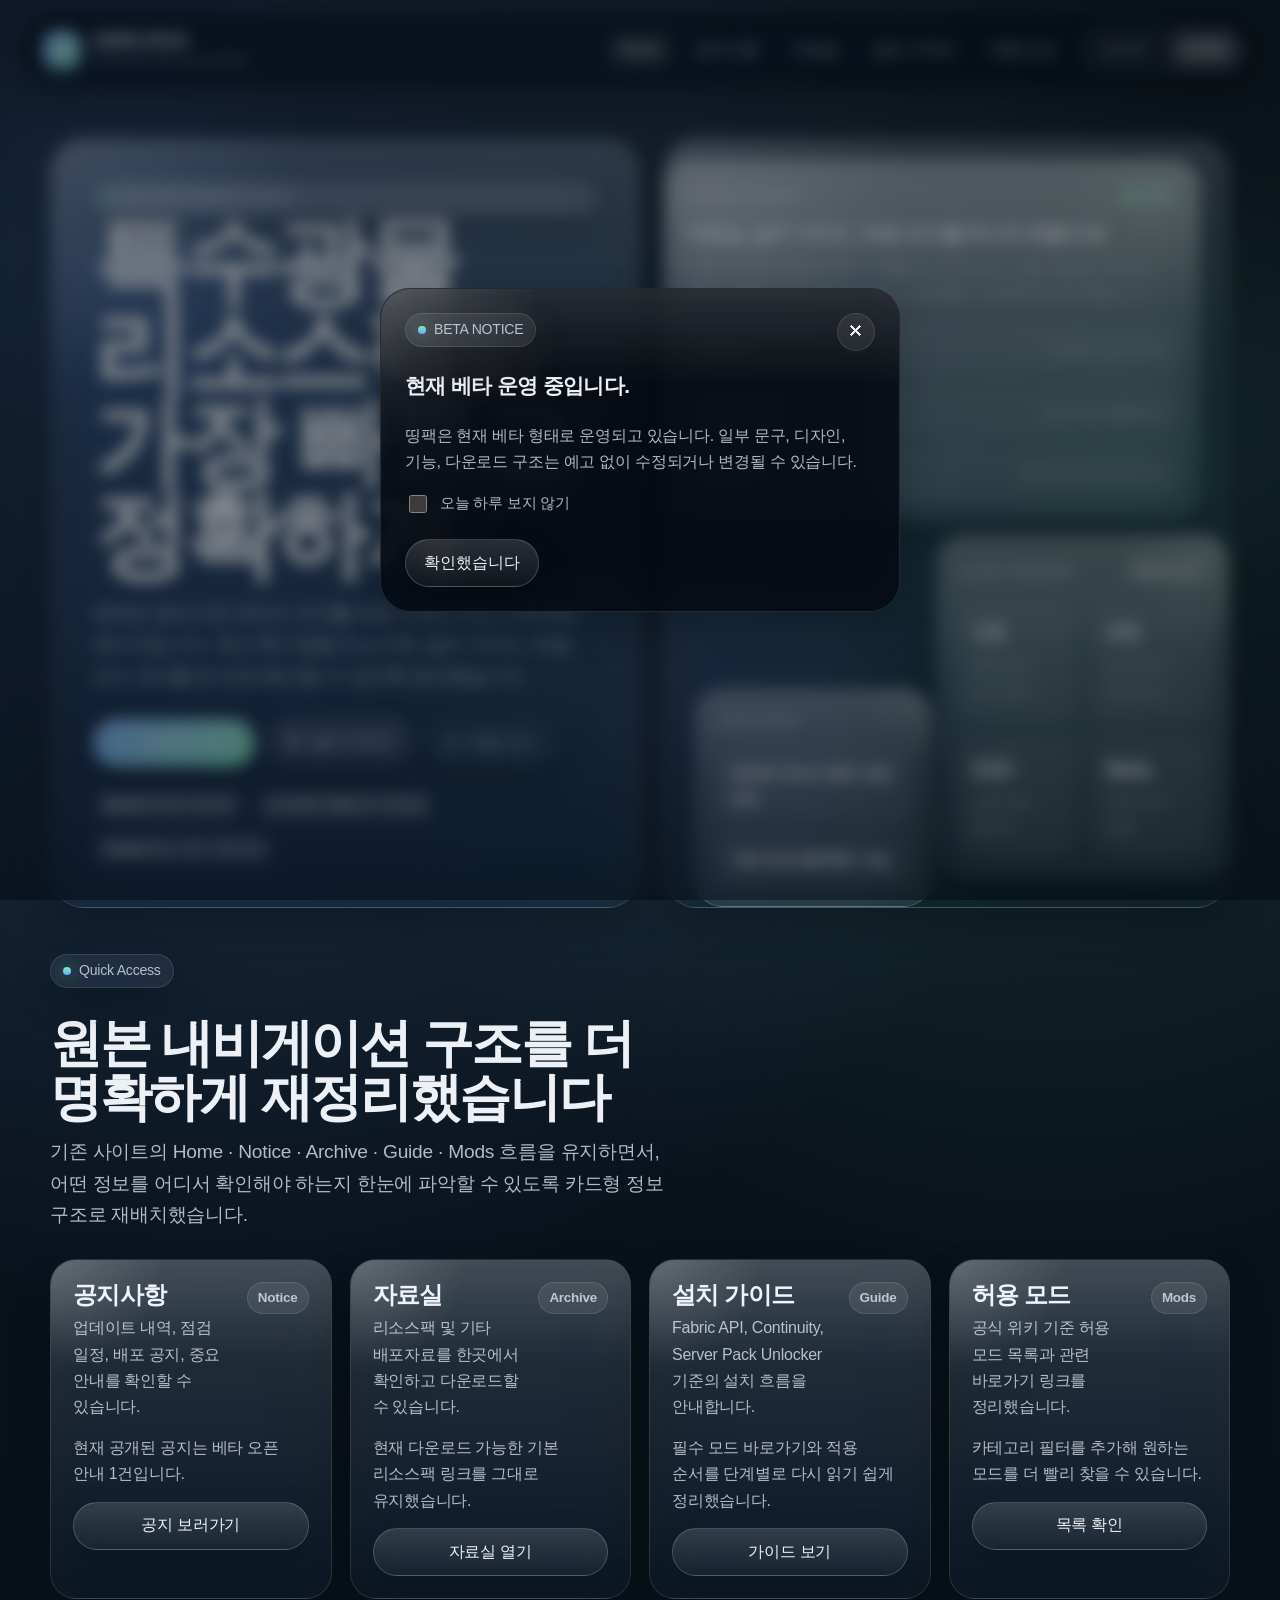
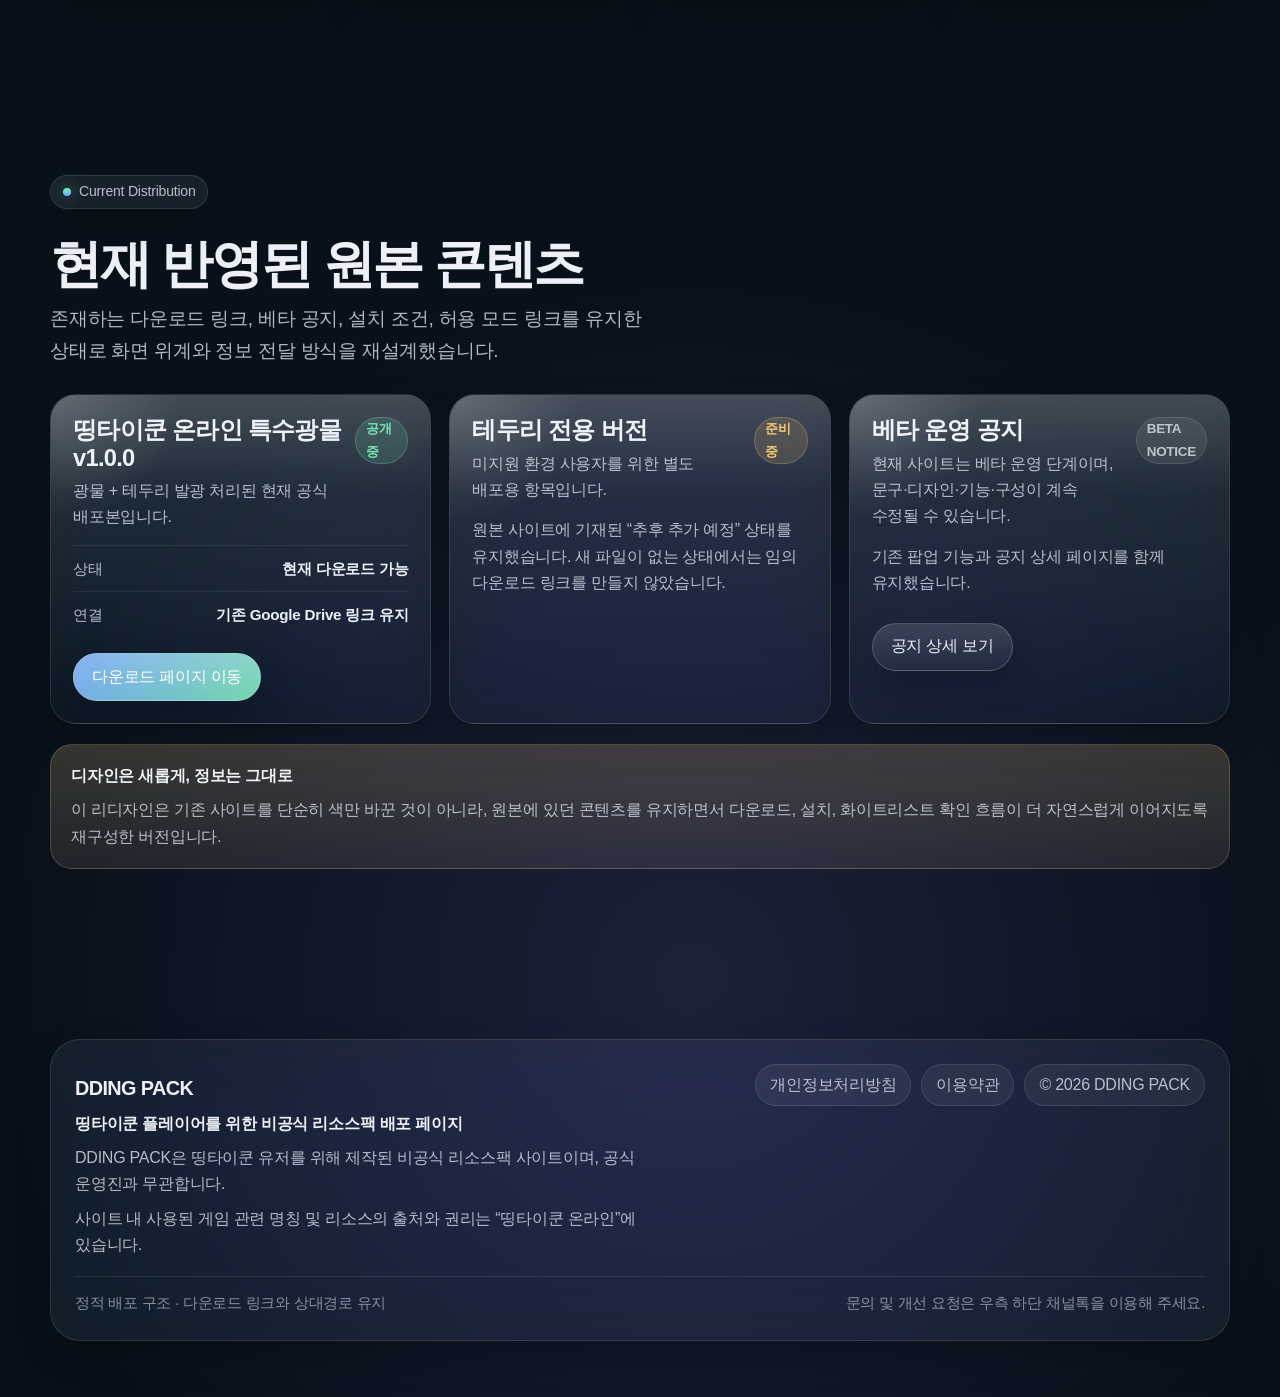
==== commit c9466cd9: "Add files via upload" ====
--- a/index.html
+++ b/index.html
@@ -1,54 +1,374 @@
 <!DOCTYPE html>
-<html class="dark" lang="ko"><head>
-<meta charset="utf-8"/>
-<meta content="width=device-width, initial-scale=1.0, viewport-fit=cover" name="viewport"/>
-<meta content="#0c0e13" name="theme-color"/>
-<link href="assets/branding/favicon-32.png" rel="icon" sizes="32x32" type="image/png"/>
-<link href="assets/branding/apple-touch-icon.png" rel="apple-touch-icon"/>
-<script src="https://cdn.tailwindcss.com?plugins=forms,container-queries"></script>
-<link href="https://fonts.googleapis.com" rel="preconnect"/>
-<link crossorigin="" href="https://fonts.gstatic.com" rel="preconnect"/>
-<link href="https://fonts.googleapis.com/css2?family=Inter:wght@300;400;500;600;700&amp;family=Manrope:wght@400;600;700;800&amp;display=swap" rel="stylesheet"/>
-<link href="https://fonts.googleapis.com/css2?family=Material+Symbols+Outlined:wght,FILL@100..700,0..1&amp;display=swap" rel="stylesheet"/>
-<script>
-  tailwind.config = {
-    darkMode: 'class',
-    theme: { extend: {
-      colors: {
-        "on-primary-container": "#00087d","on-surface-variant": "#aaabb1","on-surface": "#f0f0f7","tertiary-fixed-dim": "#87f09f",
-        "surface": "#0c0e13","on-secondary-fixed-variant": "#585c63","secondary": "#dfe2eb","primary-fixed": "#8e98ff",
-        "secondary-dim": "#d1d4dd","secondary-fixed-dim": "#d1d4dd","error": "#ff6e84","surface-container": "#171a1f",
-        "primary": "#9fa7ff","on-primary-fixed-variant": "#000b98","surface-bright": "#292c33","outline-variant": "#46484d",
-        "on-tertiary-container": "#00632e","secondary-fixed": "#dfe2eb","surface-container-low": "#111318","on-tertiary-fixed-variant": "#006e34",
-        "on-secondary-container": "#cdd0d9","tertiary": "#deffdf","error-dim": "#d73357","outline": "#74757b",
-        "surface-dim": "#0c0e13","surface-container-highest": "#23262c","inverse-primary": "#404dda","surface-container-high": "#1d2026",
-        "tertiary-fixed": "#95ffac","on-tertiary": "#006c33","background": "#0c0e13","error-container": "#a70138",
-        "on-error-container": "#ffb2b9","tertiary-dim": "#87f09f","on-error": "#490013","surface-variant": "#23262c",
-        "surface-tint": "#9fa7ff","on-tertiary-fixed": "#004e23","on-secondary-fixed": "#3b3f46","primary-container": "#8e98ff",
-        "inverse-on-surface": "#53555a","on-primary-fixed": "#000000","primary-fixed-dim": "#7d88ff","tertiary-container": "#95ffac",
-        "on-primary": "#000c9f","on-secondary": "#4e5259","secondary-container": "#43474e","primary-dim": "#5764f1",
-        "inverse-surface": "#f9f9ff","surface-container-lowest": "#000000","on-background": "#f0f0f7"
-      },
-      borderRadius: { DEFAULT: '0.125rem', lg: '0.25rem', xl: '0.5rem', full: '0.75rem' },
-      fontFamily: { headline: ['Manrope'], body: ['Inter'], label: ['Inter'] }
-    }}
-  }
-</script>
-<style>
-.material-symbols-outlined{font-variation-settings:'FILL' 0,'wght' 400,'GRAD' 0,'opsz' 24;vertical-align:middle}
-body{min-height:max(884px,100dvh)}
-.glass-panel{background:rgba(23,26,31,.6);backdrop-filter:blur(20px)}
-.ghost-border{border:1px solid rgba(70,72,77,.15)}
-.step-gradient{background:linear-gradient(135deg,#9fa7ff 0%,#5764f1 100%)}
-</style>
-<link href="assets/css/theme.css" rel="stylesheet"/>
-<title>홈 · DDING PACK</title><meta content="띵타이쿤 온라인 유저를 위한 띵팩 공식 배포 허브" name="description"/></head><body class="bg-background text-on-surface font-body selection:bg-primary/30 selection:text-primary"><div class="welcome-overlay"><div class="welcome-card"><img alt="띵팩 로고" src="assets/branding/logo-welcome.png"/><span class="eyebrow">Official Pack Hub</span><h1 class="font-headline text-4xl font-extrabold tracking-tighter mb-4">띵팩 공식 허브에 입장합니다</h1><p class="text-on-surface-variant text-sm leading-relaxed mb-6">배포 파일, 설치 순서, 허용 모드, 운영 공지를 한 번에 확인할 수 있는 공식 안내 허브입니다.</p><div class="flex flex-wrap gap-3 mb-6"><span class="px-3 py-2 bg-primary/10 text-primary rounded-full text-[10px] font-bold tracking-widest uppercase">배포 파일 확인</span><span class="px-3 py-2 bg-primary/10 text-primary rounded-full text-[10px] font-bold tracking-widest uppercase">설치 순서 안내</span><span class="px-3 py-2 bg-primary/10 text-primary rounded-full text-[10px] font-bold tracking-widest uppercase">정책 / 공지 확인</span></div><div class="flex flex-wrap gap-3"><button class="px-8 py-3 bg-gradient-to-r from-primary to-primary-dim text-on-primary font-bold rounded-md flex items-center gap-2" data-welcome-enter=""><span class="material-symbols-outlined text-sm">login</span>입장하기</button><a class="px-8 py-3 border border-outline-variant/20 text-primary font-bold rounded-md flex items-center gap-2" href="download.html"><span class="material-symbols-outlined text-sm">download</span>다운로드 먼저 보기</a></div></div></div><button class="menu-fab md:hidden" data-mobile-menu="" type="button"><span class="material-symbols-outlined">menu</span></button><aside class="site-sidebar hidden md:flex h-full w-72 fixed left-0 top-0 border-r border-outline-variant/15 bg-surface-container-low z-[60] flex-col gap-2 overflow-y-auto py-5">
-<div class="px-5 mb-5 pt-4"><div class="brand-wrap"><div class="brand-mark"><img alt="띵팩 로고" class="brand-mark-img" src="assets/branding/logo-sidebar.png"/></div><div><h2 class="font-headline font-extrabold text-primary text-2xl tracking-tighter uppercase">DDING PACK</h2><p class="text-[10px] text-on-surface-variant tracking-[0.3em] font-medium mt-1 uppercase">Official Hub</p></div></div></div>
-<nav class="site-nav"><a class="nav-item is-current" href="index.html"><span class="material-symbols-outlined">home</span><div class="flex-1 min-w-0"><div class="font-medium text-sm tracking-wide">홈</div><div class="text-[11px] text-on-surface-variant leading-relaxed">배포 허브 개요</div></div></a><a class="nav-item" href="download.html"><span class="material-symbols-outlined">download</span><div class="flex-1 min-w-0"><div class="font-medium text-sm tracking-wide">다운로드</div><div class="text-[11px] text-on-surface-variant leading-relaxed">배포 파일 확인</div></div></a><a class="nav-item" href="install-guide.html"><span class="material-symbols-outlined">menu_book</span><div class="flex-1 min-w-0"><div class="font-medium text-sm tracking-wide">설치 가이드</div><div class="text-[11px] text-on-surface-variant leading-relaxed">순서와 필수 모드</div></div></a><a class="nav-item" href="allowed-mods.html"><span class="material-symbols-outlined">extension</span><div class="flex-1 min-w-0"><div class="font-medium text-sm tracking-wide">허용 모드</div><div class="text-[11px] text-on-surface-variant leading-relaxed">화이트리스트와 참고 링크</div></div></a><a class="nav-item" href="notice.html"><span class="material-symbols-outlined">campaign</span><div class="flex-1 min-w-0"><div class="font-medium text-sm tracking-wide">공지 / 업데이트</div><div class="text-[11px] text-on-surface-variant leading-relaxed">운영 공지와 변경점</div></div></a><a class="nav-item" href="faq.html"><span class="material-symbols-outlined">quiz</span><div class="flex-1 min-w-0"><div class="font-medium text-sm tracking-wide">FAQ</div><div class="text-[11px] text-on-surface-variant leading-relaxed">문제 해결과 자주 묻는 질문</div></div></a><div class="nav-divider"></div><div class="nav-section-label"><div class="text-[10px] uppercase tracking-[0.25em] text-on-surface-variant font-bold">Coming Soon</div></div><div class="nav-item is-soon"><span class="material-symbols-outlined text-on-surface-variant">diamond</span><div class="flex-1 min-w-0"><div class="flex items-center gap-2"><span class="font-medium text-sm tracking-wide text-on-secondary-container">채광 전문가</span><span class="px-2 py-0.5 rounded-full bg-secondary-container text-on-secondary-container text-[10px] font-bold tracking-widest uppercase">Soon</span></div><div class="text-[11px] text-on-surface-variant leading-relaxed">광물 특화 허브 준비 중</div></div></div><div class="nav-item is-soon"><span class="material-symbols-outlined text-on-surface-variant">potted_plant</span><div class="flex-1 min-w-0"><div class="flex items-center gap-2"><span class="font-medium text-sm tracking-wide text-on-secondary-container">재배 전문가</span><span class="px-2 py-0.5 rounded-full bg-secondary-container text-on-secondary-container text-[10px] font-bold tracking-widest uppercase">Soon</span></div><div class="text-[11px] text-on-surface-variant leading-relaxed">작물 특화 허브 준비 중</div></div></div><div class="nav-item is-soon"><span class="material-symbols-outlined text-on-surface-variant">sports_martial_arts</span><div class="flex-1 min-w-0"><div class="flex items-center gap-2"><span class="font-medium text-sm tracking-wide text-on-secondary-container">사냥 전문가</span><span class="px-2 py-0.5 rounded-full bg-secondary-container text-on-secondary-container text-[10px] font-bold tracking-widest uppercase">Soon</span></div><div class="text-[11px] text-on-surface-variant leading-relaxed">전투 특화 허브 준비 중</div></div></div><div class="nav-item is-soon"><span class="material-symbols-outlined text-on-surface-variant">sailing</span><div class="flex-1 min-w-0"><div class="flex items-center gap-2"><span class="font-medium text-sm tracking-wide text-on-secondary-container">해양 전문가</span><span class="px-2 py-0.5 rounded-full bg-secondary-container text-on-secondary-container text-[10px] font-bold tracking-widest uppercase">Soon</span></div><div class="text-[11px] text-on-surface-variant leading-relaxed">해양 특화 허브 준비 중</div></div></div><div class="nav-divider"></div><a class="nav-item is-policy" href="privacy.html"><span class="material-symbols-outlined">policy</span><div class="flex-1 min-w-0"><div class="font-medium text-sm tracking-wide">개인정보처리방침</div><div class="text-[11px] text-on-surface-variant leading-relaxed">이용 기준과 안내</div></div></a><a class="nav-item is-policy" href="terms.html"><span class="material-symbols-outlined">gavel</span><div class="flex-1 min-w-0"><div class="font-medium text-sm tracking-wide">이용약관</div><div class="text-[11px] text-on-surface-variant leading-relaxed">운영 원칙과 고지</div></div></a><div class="nav-utilities"><button class="nav-item utility-item" data-reopen-welcome=""><span class="material-symbols-outlined">replay</span><div><div class="font-medium text-sm tracking-wide">웰컴 화면 다시 보기</div><div class="text-[11px] text-on-surface-variant">첫 진입 레이어 다시 열기</div></div></button><button class="nav-item utility-item" data-theme-toggle=""><span class="material-symbols-outlined" data-theme-icon="">dark_mode</span><div><div class="font-medium text-sm tracking-wide" data-theme-label="">다크 모드</div><div class="text-[11px] text-on-surface-variant">라이트/다크 전환</div></div></button></div></nav></aside>
-<div class="mobile-drawer fixed inset-0 z-[70] hidden" data-mobile-drawer=""><div class="absolute inset-0 bg-black/50" data-mobile-close=""></div><div class="absolute inset-y-0 left-0 w-[min(88vw,320px)] bg-surface-container-low border-r border-outline-variant/15 p-6 overflow-y-auto"><div class="flex items-center justify-between pt-4 mb-8"><div class="flex items-center gap-3"><img alt="" class="w-10 h-10 rounded-lg" src="assets/branding/logo-slot.png"/><div><div class="font-headline font-extrabold tracking-tighter text-primary uppercase">DDING PACK</div><div class="text-[10px] uppercase tracking-[0.25em] text-on-surface-variant">Official Hub</div></div></div><button class="text-on-surface" data-mobile-close=""><span class="material-symbols-outlined">close</span></button></div><nav class="flex flex-col gap-2"><a class="flex items-center gap-3 px-4 py-3 bg-primary/10 text-primary border-l-4 border-primary font-bold translate-x-1 duration-200" href="index.html"><span class="material-symbols-outlined">home</span><div class="flex-1 min-w-0"><div class="font-medium text-sm tracking-wide">홈</div><div class="text-[11px] text-on-surface-variant leading-relaxed">배포 허브 개요</div></div></a><a class="flex items-center gap-3 px-4 py-3 text-on-secondary-container opacity-70 hover:bg-surface-container hover:opacity-100 transition-all group" href="download.html"><span class="material-symbols-outlined">download</span><div class="flex-1 min-w-0"><div class="font-medium text-sm tracking-wide">다운로드</div><div class="text-[11px] text-on-surface-variant leading-relaxed">배포 파일 확인</div></div></a><a class="flex items-center gap-3 px-4 py-3 text-on-secondary-container opacity-70 hover:bg-surface-container hover:opacity-100 transition-all group" href="install-guide.html"><span class="material-symbols-outlined">menu_book</span><div class="flex-1 min-w-0"><div class="font-medium text-sm tracking-wide">설치 가이드</div><div class="text-[11px] text-on-surface-variant leading-relaxed">순서와 필수 모드</div></div></a><a class="flex items-center gap-3 px-4 py-3 text-on-secondary-container opacity-70 hover:bg-surface-container hover:opacity-100 transition-all group" href="allowed-mods.html"><span class="material-symbols-outlined">extension</span><div class="flex-1 min-w-0"><div class="font-medium text-sm tracking-wide">허용 모드</div><div class="text-[11px] text-on-surface-variant leading-relaxed">화이트리스트와 참고 링크</div></div></a><a class="flex items-center gap-3 px-4 py-3 text-on-secondary-container opacity-70 hover:bg-surface-container hover:opacity-100 transition-all group" href="notice.html"><span class="material-symbols-outlined">campaign</span><div class="flex-1 min-w-0"><div class="font-medium text-sm tracking-wide">공지 / 업데이트</div><div class="text-[11px] text-on-surface-variant leading-relaxed">운영 공지와 변경점</div></div></a><a class="flex items-center gap-3 px-4 py-3 text-on-secondary-container opacity-70 hover:bg-surface-container hover:opacity-100 transition-all group" href="faq.html"><span class="material-symbols-outlined">quiz</span><div class="flex-1 min-w-0"><div class="font-medium text-sm tracking-wide">FAQ</div><div class="text-[11px] text-on-surface-variant leading-relaxed">문제 해결과 자주 묻는 질문</div></div></a><a class="flex items-center gap-3 px-4 py-3 text-on-secondary-container opacity-70 hover:bg-surface-container hover:opacity-100 transition-all group" href="privacy.html"><span class="material-symbols-outlined">policy</span><div class="flex-1 min-w-0"><div class="font-medium text-sm tracking-wide">개인정보처리방침</div><div class="text-[11px] text-on-surface-variant leading-relaxed">이용 기준과 안내</div></div></a><a class="flex items-center gap-3 px-4 py-3 text-on-secondary-container opacity-70 hover:bg-surface-container hover:opacity-100 transition-all group" href="terms.html"><span class="material-symbols-outlined">gavel</span><div class="flex-1 min-w-0"><div class="font-medium text-sm tracking-wide">이용약관</div><div class="text-[11px] text-on-surface-variant leading-relaxed">운영 원칙과 고지</div></div></a></nav></div></div>
-<main class="md:pl-72 min-h-screen"><div class="pt-8 px-6 md:px-12 pb-20 max-w-7xl mx-auto">
-<section class="relative rounded-xl overflow-hidden mb-16 h-[500px] flex items-center bg-surface-container-lowest">
-<div class="absolute inset-0 z-0 opacity-40"><img alt="" class="w-full h-full object-cover grayscale" src="https://lh3.googleusercontent.com/aida-public/[base64]"/><div class="absolute inset-0 bg-gradient-to-r from-background via-background/70 to-transparent"></div></div>
-<div class="relative z-10 p-8 md:p-16 max-w-3xl"><div class="flex items-center gap-3 mb-6"><span class="h-[2px] w-12 bg-primary"></span><span class="font-label text-xs font-bold text-primary tracking-[0.4em] uppercase">Official Distribution Hub</span></div><h1 class="font-headline text-4xl md:text-6xl font-extrabold text-on-surface tracking-tighter mb-6">띵팩 공식 허브에 입장합니다</h1><p class="text-on-surface-variant text-lg leading-relaxed mb-8">배포 파일, 설치 순서, 허용 모드, 운영 공지를 한 번에 확인할 수 있는 공식 안내 허브입니다. 처음 방문했다면 다운로드와 설치 가이드를 먼저 확인하는 흐름을 권장합니다.</p><div class="flex flex-wrap gap-4"><a class="px-8 py-4 step-gradient text-on-primary font-bold rounded-md flex items-center gap-2 shadow-[0_8px_16px_rgba(159,167,255,0.2)] hover:scale-[1.02] active:scale-95 transition-all" href="download.html"><span class="material-symbols-outlined text-sm">download</span>다운로드</a><a class="px-8 py-4 border border-outline-variant/20 text-primary font-bold rounded-md flex items-center gap-2 hover:border-primary/50 transition-all" href="install-guide.html"><span class="material-symbols-outlined text-sm">menu_book</span>설치 가이드</a></div></div></section>
-<div class="grid grid-cols-1 md:grid-cols-12 gap-6 mb-16"><div class="md:col-span-8 bg-surface-container-low rounded-xl border border-outline-variant/15 overflow-hidden relative"><div class="absolute top-0 left-0 w-1 h-full bg-primary"></div><div class="p-8"><span class="px-3 py-1 bg-primary/10 text-primary rounded-full text-[10px] font-bold tracking-widest uppercase mb-4 inline-block">Start Here</span><h3 class="text-3xl font-headline font-bold tracking-tighter mb-4">처음 방문했다면 이 순서로 확인하세요</h3><p class="text-on-surface-variant text-sm leading-relaxed max-w-2xl mb-8">자료실에서 공개된 배포본을 확인한 뒤 설치 가이드와 허용 모드를 순서대로 확인하면 가장 빠릅니다. 공지와 FAQ는 마지막 점검 단계에서 함께 보는 것을 권장합니다.</p><div class="grid sm:grid-cols-2 gap-4"><a class="bg-surface-container-high p-5 rounded-lg ghost-border hover:border-primary/30 transition-colors" href="download.html"><div class="text-primary text-[10px] uppercase tracking-[0.2em] mb-2">01</div><div class="font-headline text-xl font-bold mb-1">자료실</div><p class="text-on-surface-variant text-sm">리소스팩 및 추가 배포본을 확인합니다.</p></a><a class="bg-surface-container-high p-5 rounded-lg ghost-border hover:border-primary/30 transition-colors" href="install-guide.html"><div class="text-primary text-[10px] uppercase tracking-[0.2em] mb-2">02</div><div class="font-headline text-xl font-bold mb-1">설치 가이드</div><p class="text-on-surface-variant text-sm">Fabric API, Continuity, Server Pack Unlocker 기준으로 안내합니다.</p></a><a class="bg-surface-container-high p-5 rounded-lg ghost-border hover:border-primary/30 transition-colors" href="allowed-mods.html"><div class="text-primary text-[10px] uppercase tracking-[0.2em] mb-2">03</div><div class="font-headline text-xl font-bold mb-1">허용 모드</div><p class="text-on-surface-variant text-sm">화이트리스트와 참고 링크를 점검합니다.</p></a><a class="bg-surface-container-high p-5 rounded-lg ghost-border hover:border-primary/30 transition-colors" href="notice.html"><div class="text-primary text-[10px] uppercase tracking-[0.2em] mb-2">04</div><div class="font-headline text-xl font-bold mb-1">공지 / 업데이트</div><p class="text-on-surface-variant text-sm">운영 공지와 변경 내역을 확인합니다.</p></a></div></div></div><div class="md:col-span-4 bg-surface-container-high rounded-xl border border-outline-variant/15 p-8"><span class="px-3 py-1 bg-tertiary/10 text-tertiary-fixed-dim rounded-full text-[10px] font-bold tracking-widest uppercase mb-4 inline-block">Beta Notice</span><h3 class="text-xl font-headline font-bold mb-3">현재 베타 운영 중입니다</h3><p class="text-on-surface-variant text-sm leading-relaxed mb-6">DDING PACK은 띵타이쿤 유저를 위한 비공식 리소스팩 배포 페이지입니다. 일부 문구, 디자인, 기능, 다운로드 구조는 예고 없이 수정되거나 변경될 수 있습니다.</p><a class="text-xs font-bold text-primary flex items-center gap-1 uppercase tracking-widest" href="notice-beta-open.html">공지 보기 <span class="material-symbols-outlined text-xs">arrow_forward</span></a></div></div>
-<div class="grid grid-cols-1 md:grid-cols-3 gap-6"><div class="bg-surface-container-high rounded-xl p-6 ghost-border"><div class="text-[10px] tracking-[0.25em] uppercase text-primary mb-3 font-bold">Quick Access</div><h4 class="font-headline text-2xl font-bold mb-3">자주 확인하는 페이지</h4><p class="text-sm text-on-surface-variant mb-6">다운로드와 설치 흐름을 먼저 확인한 뒤 FAQ를 보면 더 빠르게 해결할 수 있습니다.</p><div class="space-y-3"><a class="flex items-center justify-between text-sm text-on-surface hover:text-primary" href="download.html"><span>다운로드</span><span class="material-symbols-outlined text-sm">arrow_forward</span></a><a class="flex items-center justify-between text-sm text-on-surface hover:text-primary" href="faq.html"><span>FAQ</span><span class="material-symbols-outlined text-sm">arrow_forward</span></a><a class="flex items-center justify-between text-sm text-on-surface hover:text-primary" href="allowed-mods.html"><span>허용 모드</span><span class="material-symbols-outlined text-sm">arrow_forward</span></a></div></div><div class="bg-surface-container-high rounded-xl p-6 ghost-border"><div class="text-[10px] tracking-[0.25em] uppercase text-primary mb-3 font-bold">Policy</div><h4 class="font-headline text-2xl font-bold mb-3">비공식 안내 허브입니다</h4><p class="text-sm text-on-surface-variant">사이트 내 사용된 게임 관련 명칭 및 리소스의 출처와 권리는 띵타이쿤 온라인에 있습니다. 정책과 이용 기준은 별도 페이지로 분리해 안내합니다.</p></div><div class="bg-surface-container-high rounded-xl p-6 ghost-border"><div class="text-[10px] tracking-[0.25em] uppercase text-primary mb-3 font-bold">Support</div><h4 class="font-headline text-2xl font-bold mb-3">문의 경로</h4><p class="text-sm text-on-surface-variant">오류나 불편한 점, 개선 의견은 모든 페이지 오른쪽 하단 채널톡으로 남겨 주세요.</p></div></div></div></main><div class="fixed inset-0 z-[80] hidden" data-assist=""><div class="absolute inset-0 bg-black/50" data-assist-close=""></div><aside class="absolute right-0 top-0 h-full w-[min(92vw,380px)] bg-surface-container-low border-l border-outline-variant/15 p-6 overflow-y-auto"><div class="flex items-center justify-between mb-8 pt-16 md:pt-20"><div><div class="text-[10px] uppercase tracking-[0.25em] text-primary font-bold">Assist Panel</div><h3 class="font-headline text-2xl font-bold">보조 정보</h3></div><button class="text-on-surface" data-assist-close=""><span class="material-symbols-outlined">close</span></button></div><div class="space-y-5"><div class="bg-surface-container-high rounded-xl p-5 ghost-border"><div class="text-[10px] uppercase tracking-[0.2em] text-primary font-bold mb-2">빠른 다운로드</div><p class="text-sm text-on-surface-variant mb-4">자료실에서 현재 공개된 기본 배포본과 추가 배포본을 바로 확인할 수 있습니다.</p><a class="text-xs font-bold text-primary uppercase tracking-widest" href="download.html">자료실 열기</a></div><div class="bg-surface-container-high rounded-xl p-5 ghost-border"><div class="text-[10px] uppercase tracking-[0.2em] text-primary font-bold mb-2">설치 체크리스트</div><ul class="space-y-3 text-sm text-on-surface-variant"><li>Continuity</li><li>Server Pack Unlocker</li><li>리소스팩 우선순서</li></ul></div><div class="bg-surface-container-high rounded-xl p-5 ghost-border"><div class="text-[10px] uppercase tracking-[0.2em] text-primary font-bold mb-2">다음 단계</div><p class="text-sm text-on-surface-variant mb-4">다운로드 후에는 설치 가이드와 허용 모드를 순서대로 확인하는 흐름을 권장합니다.</p><div class="flex flex-col gap-3"><a class="text-xs font-bold text-primary uppercase tracking-widest" href="install-guide.html">설치 가이드</a><a class="text-xs font-bold text-primary uppercase tracking-widest" href="allowed-mods.html">허용 모드 보기</a></div></div></div></aside></div><script src="assets/js/site.js"></script></body></html>+<html lang="ko">
+<head>
+  <meta charset="UTF-8" />
+  <meta name="viewport" content="width=device-width, initial-scale=1, viewport-fit=cover" />
+  <title>DDING PACK</title>
+  <meta name="description" content="띵타이쿤 온라인 유저를 위한 비공식 리소스팩 배포 페이지. 특수광물 리소스팩, 설치 가이드, 허용 모드 안내를 한 번에 확인할 수 있습니다." />
+  <meta name="theme-color" content="#071019" />
+  <link rel="stylesheet" href="assets/css/style.css" />
+</head>
+<body data-page="index">
+  <div class="site-bg" aria-hidden="true">
+    <div class="site-orb orb-a"></div>
+    <div class="site-orb orb-b"></div>
+    <div class="site-orb orb-c"></div>
+  </div>
+
+  <header class="site-header">
+    <div class="header-shell">
+      <a class="brand" href="index.html" aria-label="DDING PACK 홈으로 이동">
+        <span class="brand-mark" aria-hidden="true">
+          <svg viewBox="0 0 24 24" fill="none">
+            <path d="M5 8.5 12 4l7 4.5v7L12 20l-7-4.5v-7Z" stroke="currentColor" stroke-width="1.8"/>
+            <path d="M12 4v16M5 8.5l7 4 7-4" stroke="currentColor" stroke-width="1.8" stroke-linecap="round"/>
+          </svg>
+        </span>
+        <span class="brand-copy">
+          <span class="brand-title">DDING PACK</span>
+          <span class="brand-subtitle">Minecraft Resource Archive</span>
+        </span>
+      </a>
+
+      <div class="header-right">
+        <nav class="site-nav" aria-label="주요 메뉴">
+          <a href="index.html" data-nav-link>Home</a>
+          <a href="notice.html" data-nav-link>공지사항</a>
+          <a href="download.html" data-nav-link>자료실</a>
+          <a href="install-guide.html" data-nav-link>설치 가이드</a>
+          <a href="allowed-mods.html" data-nav-link>허용 모드</a>
+        </nav>
+
+        <div class="toolbar-group">
+          <div class="theme-switch" aria-label="테마 전환">
+            <button type="button" class="theme-toggle" data-theme-value="light" aria-pressed="false">LIGHT</button>
+            <button type="button" class="theme-toggle" data-theme-value="dark" aria-pressed="false">DARK</button>
+          </div>
+
+          <button
+            class="menu-toggle"
+            type="button"
+            data-menu-toggle
+            aria-expanded="false"
+            aria-controls="mobile-menu"
+            aria-label="메뉴 열기"
+          >
+            <svg viewBox="0 0 24 24" fill="none" aria-hidden="true">
+              <path d="M5 7h14M5 12h14M5 17h14" stroke="currentColor" stroke-width="1.8" stroke-linecap="round"/>
+            </svg>
+          </button>
+        </div>
+      </div>
+
+      <div class="mobile-menu" id="mobile-menu" data-mobile-menu aria-label="모바일 메뉴">
+        <a href="index.html" data-nav-link>Home</a>
+        <a href="notice.html" data-nav-link>공지사항</a>
+        <a href="download.html" data-nav-link>자료실</a>
+        <a href="install-guide.html" data-nav-link>설치 가이드</a>
+        <a href="allowed-mods.html" data-nav-link>허용 모드</a>
+        <div class="theme-switch" aria-label="모바일 테마 전환">
+          <button type="button" class="theme-toggle" data-theme-value="light" aria-pressed="false">LIGHT</button>
+          <button type="button" class="theme-toggle" data-theme-value="dark" aria-pressed="false">DARK</button>
+        </div>
+      </div>
+    </div>
+  </header>
+
+  <main class="page-main">
+
+    <section class="hero">
+      <div class="container hero-shell">
+        <article class="glass hero-panel reveal">
+          <div class="hero-copy">
+            <span class="eyebrow">WE LOVE DDINGTYCOON</span>
+            <h1>특수광물 리소스팩을 가장 빠르고 정확하게</h1>
+            <p class="lead">
+              띵팩은 띵타이쿤 온라인 유저를 위한 비공식 리소스팩 배포 페이지입니다.
+              최신 특수광물 리소스팩, 설치 가이드, 허용 모드 안내를 한 번에 확인할 수 있도록 정리했습니다.
+            </p>
+
+            <div class="hero-actions">
+              <a class="btn btn-primary" href="download.html">
+                <svg viewBox="0 0 24 24" fill="none" aria-hidden="true">
+                  <path d="M12 4v10m0 0 4-4m-4 4-4-4M5 18h14" stroke="currentColor" stroke-width="1.9" stroke-linecap="round" stroke-linejoin="round"/>
+                </svg>
+                다운로드 보기
+              </a>
+              <a class="btn btn-secondary" href="install-guide.html">
+                <svg viewBox="0 0 24 24" fill="none" aria-hidden="true">
+                  <path d="M8 6.5h8M8 12h8m-8 5.5h5M6.5 3h11A2.5 2.5 0 0 1 20 5.5v13a2.5 2.5 0 0 1-2.5 2.5h-11A2.5 2.5 0 0 1 4 18.5v-13A2.5 2.5 0 0 1 6.5 3Z" stroke="currentColor" stroke-width="1.8" stroke-linecap="round"/>
+                </svg>
+                설치 가이드
+              </a>
+              <a class="btn btn-ghost" href="allowed-mods.html">
+                <svg viewBox="0 0 24 24" fill="none" aria-hidden="true">
+                  <path d="M12 4.5 5.5 8v8L12 19.5 18.5 16V8L12 4.5Z" stroke="currentColor" stroke-width="1.8"/>
+                  <path d="M8.5 10.5h7M8.5 13.5h4" stroke="currentColor" stroke-width="1.8" stroke-linecap="round"/>
+                </svg>
+                허용 모드
+              </a>
+            </div>
+
+            <div class="hero-meta" aria-label="핵심 상태">
+              <span class="hero-chip"><strong>Beta</strong> 현재 베타 운영 중</span>
+              <span class="hero-chip"><strong>v1.0.0</strong> 특수광물 공식 배포본</span>
+              <span class="hero-chip"><strong>Guide</strong> Fabric API 기준 안내</span>
+            </div>
+          </div>
+        </article>
+
+        <aside class="glass hero-panel reveal hero-visual" aria-label="서비스 개요">
+          <article class="floating-card floating-card--primary">
+            <div class="panel-topline">
+              <span>Archive Overview</span>
+              <span class="server-status">Live</span>
+            </div>
+            <h2 class="panel-title">자료실, 설치 가이드, 허용 모드를 하나의 흐름으로.</h2>
+            <p class="muted">
+              기존 사이트의 핵심 정보 구조를 유지하면서도, 처음 방문한 유저가 바로 이해할 수 있도록
+              페이지 간 관계를 더 분명하게 정리했습니다.
+            </p>
+            <div class="mini-list" style="margin-top:18px;">
+              <div class="mini-row">
+                <strong>자료실</strong>
+                <span>다운로드 링크 유지</span>
+              </div>
+              <div class="mini-row">
+                <strong>설치 가이드</strong>
+                <span>필수 모드 흐름 정리</span>
+              </div>
+              <div class="mini-row">
+                <strong>허용 모드</strong>
+                <span>화이트리스트 정책 유지</span>
+              </div>
+            </div>
+          </article>
+
+          <article class="floating-card floating-card--secondary">
+            <div class="panel-topline">
+              <span>Current Snapshot</span>
+              <span class="badge">2026.04.13</span>
+            </div>
+            <div class="stats-grid">
+              <div class="stat-box">
+                <strong>1개</strong>
+                <span>현재 공개 리소스팩</span>
+              </div>
+              <div class="stat-box">
+                <strong>4개</strong>
+                <span>설치 필수 / 권장 모드</span>
+              </div>
+              <div class="stat-box">
+                <strong>5개+</strong>
+                <span>상세 안내 페이지</span>
+              </div>
+              <div class="stat-box">
+                <strong>Beta</strong>
+                <span>운영 고지 반영</span>
+              </div>
+            </div>
+          </article>
+
+          <article class="floating-card floating-card--tertiary">
+            <div class="panel-topline">
+              <span>Latest Notice</span>
+            </div>
+            <div class="mini-list" style="margin-top:0;">
+              <div class="mini-row">
+                <strong>DDING PACK 베타 오픈 안내</strong>
+              </div>
+              <div class="mini-row">
+                <strong>기본 안내사항 확인 가능</strong>
+              </div>
+            </div>
+          </article>
+        </aside>
+      </div>
+    </section>
+
+    <section class="section compact">
+      <div class="container">
+        <div class="section-head reveal">
+          <span class="eyebrow page-eyebrow">Quick Access</span>
+          <h2>원본 내비게이션 구조를 더 명확하게 재정리했습니다</h2>
+          <p class="lead">
+            기존 사이트의 Home · Notice · Archive · Guide · Mods 흐름을 유지하면서,
+            어떤 정보를 어디서 확인해야 하는지 한눈에 파악할 수 있도록 카드형 정보 구조로 재배치했습니다.
+          </p>
+        </div>
+
+        <div class="cards-grid cols-4">
+          <article class="glass-card card reveal">
+            <div class="card-top">
+              <div class="card-title-group">
+                <h3>공지사항</h3>
+                <p>업데이트 내역, 점검 일정, 배포 공지, 중요 안내를 확인할 수 있습니다.</p>
+              </div>
+              <span class="badge">Notice</span>
+            </div>
+            <div class="card-body">
+              <p>현재 공개된 공지는 베타 오픈 안내 1건입니다.</p>
+              <a class="btn btn-secondary" href="notice.html">공지 보러가기</a>
+            </div>
+          </article>
+
+          <article class="glass-card card reveal">
+            <div class="card-top">
+              <div class="card-title-group">
+                <h3>자료실</h3>
+                <p>리소스팩 및 기타 배포자료를 한곳에서 확인하고 다운로드할 수 있습니다.</p>
+              </div>
+              <span class="badge">Archive</span>
+            </div>
+            <div class="card-body">
+              <p>현재 다운로드 가능한 기본 리소스팩 링크를 그대로 유지했습니다.</p>
+              <a class="btn btn-secondary" href="download.html">자료실 열기</a>
+            </div>
+          </article>
+
+          <article class="glass-card card reveal">
+            <div class="card-top">
+              <div class="card-title-group">
+                <h3>설치 가이드</h3>
+                <p>Fabric API, Continuity, Server Pack Unlocker 기준의 설치 흐름을 안내합니다.</p>
+              </div>
+              <span class="badge">Guide</span>
+            </div>
+            <div class="card-body">
+              <p>필수 모드 바로가기와 적용 순서를 단계별로 다시 읽기 쉽게 정리했습니다.</p>
+              <a class="btn btn-secondary" href="install-guide.html">가이드 보기</a>
+            </div>
+          </article>
+
+          <article class="glass-card card reveal">
+            <div class="card-top">
+              <div class="card-title-group">
+                <h3>허용 모드</h3>
+                <p>공식 위키 기준 허용 모드 목록과 관련 바로가기 링크를 정리했습니다.</p>
+              </div>
+              <span class="badge">Mods</span>
+            </div>
+            <div class="card-body">
+              <p>카테고리 필터를 추가해 원하는 모드를 더 빨리 찾을 수 있습니다.</p>
+              <a class="btn btn-secondary" href="allowed-mods.html">목록 확인</a>
+            </div>
+          </article>
+        </div>
+      </div>
+    </section>
+
+    <section class="section">
+      <div class="container">
+        <div class="section-head reveal">
+          <span class="eyebrow page-eyebrow">Current Distribution</span>
+          <h2>현재 반영된 원본 콘텐츠</h2>
+          <p class="lead">
+            존재하는 다운로드 링크, 베타 공지, 설치 조건, 허용 모드 링크를 유지한 상태로
+            화면 위계와 정보 전달 방식을 재설계했습니다.
+          </p>
+        </div>
+
+        <div class="cards-grid cols-3">
+          <article class="glass-card card reveal">
+            <div class="card-top">
+              <div class="card-title-group">
+                <h3>띵타이쿤 온라인 특수광물 v1.0.0</h3>
+                <p>광물 + 테두리 발광 처리된 현재 공식 배포본입니다.</p>
+              </div>
+              <span class="badge status-allowed">공개 중</span>
+            </div>
+            <div class="meta-list">
+              <div class="meta-item"><span>상태</span><strong>현재 다운로드 가능</strong></div>
+              <div class="meta-item"><span>연결</span><strong>기존 Google Drive 링크 유지</strong></div>
+            </div>
+            <div class="button-row">
+              <a class="btn btn-primary" href="download.html">다운로드 페이지 이동</a>
+            </div>
+          </article>
+
+          <article class="glass-card card reveal">
+            <div class="card-top">
+              <div class="card-title-group">
+                <h3>테두리 전용 버전</h3>
+                <p>미지원 환경 사용자를 위한 별도 배포용 항목입니다.</p>
+              </div>
+              <span class="badge status-warning">준비 중</span>
+            </div>
+            <p>원본 사이트에 기재된 “추후 추가 예정” 상태를 유지했습니다. 새 파일이 없는 상태에서는 임의 다운로드 링크를 만들지 않았습니다.</p>
+          </article>
+
+          <article class="glass-card card reveal">
+            <div class="card-top">
+              <div class="card-title-group">
+                <h3>베타 운영 공지</h3>
+                <p>현재 사이트는 베타 운영 단계이며, 문구·디자인·기능·구성이 계속 수정될 수 있습니다.</p>
+              </div>
+              <span class="badge">BETA NOTICE</span>
+            </div>
+            <p>기존 팝업 기능과 공지 상세 페이지를 함께 유지했습니다.</p>
+            <div class="button-row">
+              <a class="btn btn-secondary" href="notice-beta-open.html">공지 상세 보기</a>
+            </div>
+          </article>
+        </div>
+
+        <div class="notice-box warning reveal" style="margin-top:20px;">
+          <strong>디자인은 새롭게, 정보는 그대로</strong>
+          이 리디자인은 기존 사이트를 단순히 색만 바꾼 것이 아니라, 원본에 있던 콘텐츠를 유지하면서
+          다운로드, 설치, 화이트리스트 확인 흐름이 더 자연스럽게 이어지도록 재구성한 버전입니다.
+        </div>
+      </div>
+    </section>
+
+    <div class="popup" id="betaPopup" hidden>
+      <div class="popup-panel" role="dialog" aria-modal="true" aria-labelledby="betaPopupTitle">
+        <div class="popup-head">
+          <div>
+            <span class="eyebrow page-eyebrow">BETA NOTICE</span>
+            <h2 class="popup-title" id="betaPopupTitle">현재 베타 운영 중입니다.</h2>
+          </div>
+          <button class="popup-close" id="betaPopupClose" aria-label="팝업 닫기">✕</button>
+        </div>
+        <p class="popup-copy">
+          띵팩은 현재 베타 형태로 운영되고 있습니다. 일부 문구, 디자인, 기능, 다운로드 구조는
+          예고 없이 수정되거나 변경될 수 있습니다.
+        </p>
+        <label class="checkbox" for="betaPopupHideToday">
+          <input id="betaPopupHideToday" type="checkbox" />
+          <span>오늘 하루 보지 않기</span>
+        </label>
+        <div class="popup-actions">
+          <button class="btn btn-secondary" type="button" id="betaPopupConfirm">확인했습니다</button>
+        </div>
+      </div>
+    </div>
+
+  </main>
+
+  <footer class="footer">
+    <div class="container">
+      <div class="footer-shell">
+        <div class="footer-top">
+          <div>
+            <h2 class="footer-title">DDING PACK</h2>
+            <p class="footer-highlight">띵타이쿤 플레이어를 위한 비공식 리소스팩 배포 페이지</p>
+            <p class="footer-desc">DDING PACK은 띵타이쿤 유저를 위해 제작된 비공식 리소스팩 사이트이며, 공식 운영진과 무관합니다.</p>
+            <p class="footer-desc">사이트 내 사용된 게임 관련 명칭 및 리소스의 출처와 권리는 “띵타이쿤 온라인”에 있습니다.</p>
+          </div>
+          <div class="footer-links">
+            <a href="privacy.html">개인정보처리방침</a>
+            <a href="terms.html">이용약관</a>
+            <span>© 2026 DDING PACK</span>
+          </div>
+        </div>
+        <div class="footer-bottom">
+          <span>정적 배포 구조 · 다운로드 링크와 상대경로 유지</span>
+          <span>문의 및 개선 요청은 우측 하단 채널톡을 이용해 주세요.</span>
+        </div>
+      </div>
+    </div>
+  </footer>
+
+  <script src="assets/js/site.js"></script>
+</body>
+</html>
--- a/assets/css/style.css
+++ b/assets/css/style.css
@@ -0,0 +1,1534 @@
+/* DDING PACK redesign — shared styles */
+:root {
+  color-scheme: dark;
+  --bg: #071019;
+  --bg-soft: #0d1624;
+  --surface: rgba(255, 255, 255, 0.07);
+  --surface-strong: rgba(255, 255, 255, 0.12);
+  --surface-heavy: rgba(7, 11, 18, 0.78);
+  --line: rgba(255, 255, 255, 0.11);
+  --line-strong: rgba(255, 255, 255, 0.18);
+  --text: rgba(247, 250, 255, 0.96);
+  --text-soft: rgba(231, 237, 248, 0.76);
+  --text-faint: rgba(231, 237, 248, 0.54);
+  --shadow: 0 16px 36px rgba(0, 0, 0, 0.22);
+  --shadow-lg: 0 26px 70px rgba(0, 0, 0, 0.28);
+  --radius-xl: 34px;
+  --radius-lg: 26px;
+  --radius-md: 20px;
+  --radius-sm: 16px;
+  --blur: 26px;
+  --max-width: 1180px;
+  --header-width: 1240px;
+  --section-space: 88px;
+  --accent-blue: rgba(112, 172, 255, 0.96);
+  --accent-green: rgba(124, 240, 188, 0.94);
+  --accent-amber: rgba(255, 205, 117, 0.96);
+  --accent-red: rgba(255, 132, 132, 0.96);
+  --hero-glow-1: radial-gradient(circle at 16% 12%, rgba(106, 166, 255, 0.24), transparent 34%);
+  --hero-glow-2: radial-gradient(circle at 82% 18%, rgba(116, 255, 211, 0.12), transparent 28%);
+  --hero-glow-3: radial-gradient(circle at 54% 86%, rgba(164, 128, 255, 0.14), transparent 26%);
+  --card-highlight: linear-gradient(180deg, rgba(255, 255, 255, 0.14), rgba(255, 255, 255, 0.03));
+  --button-gradient: linear-gradient(180deg, rgba(255, 255, 255, 0.22), rgba(255, 255, 255, 0.08));
+  --accent-gradient: linear-gradient(135deg, rgba(107, 164, 255, 0.95), rgba(117, 238, 183, 0.88));
+  --success-bg: rgba(124, 240, 188, 0.14);
+  --warning-bg: rgba(255, 205, 117, 0.14);
+  --danger-bg: rgba(255, 132, 132, 0.15);
+  --badge-bg: rgba(255, 255, 255, 0.08);
+}
+
+:root[data-theme="light"] {
+  color-scheme: light;
+  --bg: #edf3fb;
+  --bg-soft: #f7f9fd;
+  --surface: rgba(255, 255, 255, 0.64);
+  --surface-strong: rgba(255, 255, 255, 0.86);
+  --surface-heavy: rgba(255, 255, 255, 0.86);
+  --line: rgba(67, 91, 122, 0.12);
+  --line-strong: rgba(67, 91, 122, 0.2);
+  --text: rgba(17, 24, 38, 0.96);
+  --text-soft: rgba(17, 24, 38, 0.74);
+  --text-faint: rgba(17, 24, 38, 0.56);
+  --shadow: 0 16px 36px rgba(58, 83, 118, 0.12);
+  --shadow-lg: 0 26px 54px rgba(58, 83, 118, 0.16);
+  --hero-glow-1: radial-gradient(circle at 16% 12%, rgba(106, 166, 255, 0.18), transparent 34%);
+  --hero-glow-2: radial-gradient(circle at 82% 18%, rgba(116, 255, 211, 0.1), transparent 28%);
+  --hero-glow-3: radial-gradient(circle at 54% 86%, rgba(164, 128, 255, 0.1), transparent 26%);
+}
+
+*,
+*::before,
+*::after {
+  box-sizing: border-box;
+}
+
+html {
+  scroll-behavior: smooth;
+  -webkit-text-size-adjust: 100%;
+}
+
+body {
+  margin: 0;
+  min-height: 100vh;
+  font-family: -apple-system, BlinkMacSystemFont, "SF Pro Display", "SF Pro Text",
+    "Apple SD Gothic Neo", "Noto Sans KR", "Pretendard", "Segoe UI", sans-serif;
+  background:
+    linear-gradient(180deg, rgba(255,255,255,0.01), rgba(255,255,255,0)),
+    radial-gradient(circle at top, rgba(255,255,255,0.04), transparent 36%),
+    var(--hero-glow-1),
+    var(--hero-glow-2),
+    var(--hero-glow-3),
+    var(--bg);
+  color: var(--text);
+  line-height: 1.65;
+  letter-spacing: -0.015em;
+  -webkit-font-smoothing: antialiased;
+  text-rendering: optimizeLegibility;
+  overflow-x: hidden;
+  word-break: keep-all;
+}
+
+body.menu-open {
+  overflow: hidden;
+}
+
+a {
+  color: inherit;
+  text-decoration: none;
+}
+
+button,
+input,
+textarea {
+  font: inherit;
+  color: inherit;
+}
+
+button {
+  border: 0;
+  background: transparent;
+  cursor: pointer;
+}
+
+img,
+svg {
+  display: block;
+  max-width: 100%;
+}
+
+::selection {
+  background: rgba(112, 172, 255, 0.28);
+}
+
+:focus-visible {
+  outline: 2px solid rgba(120, 192, 255, 0.86);
+  outline-offset: 3px;
+}
+
+.visually-hidden {
+  position: absolute;
+  width: 1px;
+  height: 1px;
+  margin: -1px;
+  padding: 0;
+  overflow: hidden;
+  border: 0;
+  white-space: nowrap;
+  clip: rect(0 0 0 0);
+  clip-path: inset(50%);
+}
+
+.site-bg {
+  position: fixed;
+  inset: 0;
+  pointer-events: none;
+  z-index: -1;
+  overflow: hidden;
+}
+
+.site-orb {
+  position: absolute;
+  border-radius: 999px;
+  filter: blur(60px);
+  opacity: 0.54;
+}
+
+.site-orb.orb-a {
+  width: 300px;
+  height: 300px;
+  top: 80px;
+  left: -48px;
+  background: rgba(95, 159, 255, 0.22);
+}
+
+.site-orb.orb-b {
+  width: 360px;
+  height: 360px;
+  top: 220px;
+  right: -96px;
+  background: rgba(113, 255, 213, 0.12);
+}
+
+.site-orb.orb-c {
+  width: 300px;
+  height: 300px;
+  bottom: 4%;
+  left: 46%;
+  background: rgba(164, 128, 255, 0.14);
+}
+
+.container {
+  width: min(var(--max-width), calc(100% - 22px));
+  margin: 0 auto;
+}
+
+.section {
+  padding: var(--section-space) 0;
+}
+
+.section.compact {
+  padding: 24px 0 var(--section-space);
+}
+
+.section-head {
+  max-width: 760px;
+  margin-bottom: 28px;
+}
+
+.eyebrow {
+  display: inline-flex;
+  align-items: center;
+  gap: 8px;
+  min-height: 34px;
+  padding: 0 12px;
+  border-radius: 999px;
+  border: 1px solid var(--line);
+  background: var(--surface);
+  backdrop-filter: blur(var(--blur)) saturate(160%);
+  -webkit-backdrop-filter: blur(var(--blur)) saturate(160%);
+  box-shadow: var(--shadow);
+  color: var(--text-soft);
+  font-size: 0.88rem;
+}
+
+.eyebrow::before {
+  content: "";
+  width: 8px;
+  height: 8px;
+  border-radius: 50%;
+  background: linear-gradient(180deg, rgba(123, 240, 188, 1), rgba(103, 171, 255, 1));
+  box-shadow: 0 0 16px rgba(123, 240, 188, 0.54);
+}
+
+.page-eyebrow {
+  margin-bottom: 14px;
+}
+
+h1,
+h2,
+h3,
+h4,
+p,
+ul,
+ol {
+  margin: 0;
+}
+
+h1 {
+  font-size: clamp(3rem, 8vw, 6rem);
+  line-height: 0.95;
+  letter-spacing: -0.055em;
+}
+
+h2 {
+  font-size: clamp(2rem, 4.2vw, 3.25rem);
+  line-height: 1.04;
+  letter-spacing: -0.045em;
+  margin-top: 14px;
+  margin-bottom: 12px;
+}
+
+h3 {
+  font-size: clamp(1.16rem, 2vw, 1.48rem);
+  line-height: 1.15;
+  letter-spacing: -0.03em;
+}
+
+.lead {
+  font-size: clamp(1.02rem, 2vw, 1.2rem);
+  color: var(--text-soft);
+  max-width: 620px;
+}
+
+.muted {
+  color: var(--text-faint);
+}
+
+.glass,
+.glass-card,
+.header-shell,
+.footer-shell,
+.popup-panel,
+.mobile-menu {
+  background: var(--card-highlight);
+  border: 1px solid var(--line);
+  backdrop-filter: blur(var(--blur)) saturate(160%);
+  -webkit-backdrop-filter: blur(var(--blur)) saturate(160%);
+  box-shadow: var(--shadow);
+}
+
+.glass,
+.glass-card,
+.popup-panel {
+  position: relative;
+  overflow: hidden;
+  isolation: isolate;
+}
+
+.glass::before,
+.glass-card::before,
+.popup-panel::before {
+  content: "";
+  position: absolute;
+  inset: 0;
+  background:
+    linear-gradient(180deg, rgba(255,255,255,0.12), transparent 30%),
+    radial-gradient(circle at top left, rgba(255,255,255,0.18), transparent 26%);
+  pointer-events: none;
+  z-index: -1;
+}
+
+.glass {
+  border-radius: var(--radius-xl);
+}
+
+.glass-card {
+  border-radius: var(--radius-lg);
+  transition:
+    transform 0.32s ease,
+    box-shadow 0.32s ease,
+    border-color 0.32s ease,
+    background 0.32s ease;
+}
+
+.glass-card:hover,
+.glass-card:focus-within {
+  transform: translateY(-4px);
+  border-color: var(--line-strong);
+  box-shadow: var(--shadow-lg);
+  background: linear-gradient(180deg, rgba(255,255,255,0.16), rgba(255,255,255,0.06));
+}
+
+.gloss::after,
+.glass-card::after {
+  content: "";
+  position: absolute;
+  inset: -1px;
+  background: linear-gradient(120deg, transparent 18%, rgba(255,255,255,0.12) 30%, transparent 42%);
+  transform: translateX(-125%);
+  transition: transform 0.7s ease;
+  pointer-events: none;
+  border-radius: inherit;
+}
+
+.glass-card:hover::after,
+.glass-card:focus-within::after {
+  transform: translateX(125%);
+}
+
+.site-header {
+  position: sticky;
+  top: 0;
+  z-index: 70;
+  padding-top: max(12px, env(safe-area-inset-top));
+  transition: transform 0.28s ease;
+}
+
+.header-shell {
+  width: min(var(--header-width), calc(100% - 16px));
+  margin: 0 auto;
+  padding: 10px 12px;
+  border-radius: 999px;
+  display: flex;
+  align-items: center;
+  justify-content: space-between;
+  gap: 12px;
+  background: rgba(7, 11, 18, 0.54);
+  transition:
+    background 0.28s ease,
+    border-color 0.28s ease,
+    box-shadow 0.28s ease;
+}
+
+.site-header.scrolled .header-shell {
+  background: rgba(7, 11, 18, 0.72);
+  border-color: var(--line-strong);
+  box-shadow: 0 18px 48px rgba(0, 0, 0, 0.24);
+}
+
+:root[data-theme="light"] .header-shell {
+  background: rgba(255, 255, 255, 0.68);
+}
+
+:root[data-theme="light"] .site-header.scrolled .header-shell {
+  background: rgba(255, 255, 255, 0.84);
+}
+
+.brand {
+  display: inline-flex;
+  align-items: center;
+  gap: 12px;
+  min-width: 0;
+  padding: 8px 10px;
+  border-radius: 999px;
+}
+
+.brand-mark {
+  width: 38px;
+  height: 38px;
+  border-radius: 14px;
+  display: grid;
+  place-items: center;
+  color: white;
+  background:
+    linear-gradient(180deg, rgba(255,255,255,0.24), rgba(255,255,255,0.08)),
+    linear-gradient(135deg, rgba(104, 164, 255, 0.96), rgba(119, 238, 185, 0.88));
+  box-shadow: inset 0 1px 0 rgba(255,255,255,0.32), 0 10px 18px rgba(54, 92, 146, 0.24);
+  flex: 0 0 38px;
+}
+
+.brand-mark svg {
+  width: 18px;
+  height: 18px;
+}
+
+.brand-copy {
+  min-width: 0;
+}
+
+.brand-title {
+  display: block;
+  font-weight: 700;
+  letter-spacing: -0.03em;
+  line-height: 1;
+}
+
+.brand-subtitle {
+  display: block;
+  margin-top: 4px;
+  font-size: 0.82rem;
+  color: var(--text-faint);
+  line-height: 1;
+}
+
+.header-right {
+  display: flex;
+  align-items: center;
+  gap: 10px;
+}
+
+.site-nav {
+  display: flex;
+  align-items: center;
+  gap: 6px;
+}
+
+.site-nav a {
+  display: inline-flex;
+  align-items: center;
+  justify-content: center;
+  min-height: 42px;
+  padding: 0 14px;
+  border-radius: 999px;
+  color: var(--text-soft);
+  transition: background 0.22s ease, color 0.22s ease, transform 0.22s ease;
+}
+
+.site-nav a:hover,
+.site-nav a:focus-visible,
+.site-nav a.is-current {
+  color: var(--text);
+  background: rgba(255,255,255,0.08);
+}
+
+.toolbar-group {
+  display: flex;
+  align-items: center;
+  gap: 8px;
+}
+
+.theme-switch {
+  display: inline-flex;
+  align-items: center;
+  gap: 6px;
+  padding: 5px;
+  border-radius: 999px;
+  background: rgba(255,255,255,0.06);
+  border: 1px solid var(--line);
+}
+
+.theme-toggle {
+  min-height: 38px;
+  padding: 0 14px;
+  border-radius: 999px;
+  color: var(--text-faint);
+  transition: background 0.24s ease, color 0.24s ease, transform 0.24s ease;
+}
+
+.theme-toggle.is-active {
+  background: rgba(255,255,255,0.16);
+  color: var(--text);
+  box-shadow: inset 0 1px 0 rgba(255,255,255,0.18);
+}
+
+.menu-toggle {
+  display: none;
+  width: 44px;
+  height: 44px;
+  border-radius: 999px;
+  border: 1px solid var(--line);
+  background: rgba(255,255,255,0.08);
+  align-items: center;
+  justify-content: center;
+}
+
+.menu-toggle svg {
+  width: 18px;
+  height: 18px;
+}
+
+.mobile-menu {
+  position: absolute;
+  top: calc(100% + 12px);
+  left: 12px;
+  right: 12px;
+  display: grid;
+  gap: 8px;
+  padding: 14px;
+  border-radius: 28px;
+  background: rgba(7, 11, 18, 0.84);
+  opacity: 0;
+  visibility: hidden;
+  transform: translateY(-10px);
+  transition: opacity 0.24s ease, visibility 0.24s ease, transform 0.24s ease;
+}
+
+:root[data-theme="light"] .mobile-menu {
+  background: rgba(255, 255, 255, 0.92);
+}
+
+.mobile-menu.is-open {
+  opacity: 1;
+  visibility: visible;
+  transform: translateY(0);
+}
+
+.mobile-menu a {
+  display: flex;
+  align-items: center;
+  min-height: 46px;
+  padding: 0 14px;
+  border-radius: 16px;
+  color: var(--text-soft);
+}
+
+.mobile-menu a:hover,
+.mobile-menu a:focus-visible {
+  background: rgba(255,255,255,0.08);
+  color: var(--text);
+}
+
+.mobile-menu .theme-switch {
+  margin-top: 6px;
+  justify-content: space-between;
+}
+
+.page-main {
+  padding-bottom: 54px;
+}
+
+.hero {
+  padding-top: 50px;
+  padding-bottom: 22px;
+}
+
+.hero-shell {
+  display: grid;
+  grid-template-columns: 1.02fr 0.98fr;
+  gap: 22px;
+  align-items: stretch;
+}
+
+.hero-panel {
+  min-height: min(78vh, 760px);
+  padding: clamp(28px, 4vw, 42px);
+}
+
+.hero-copy {
+  display: flex;
+  flex-direction: column;
+  justify-content: center;
+}
+
+.hero-copy .lead {
+  margin-top: 18px;
+}
+
+.hero-actions,
+.button-row {
+  display: flex;
+  flex-wrap: wrap;
+  gap: 12px;
+  margin-top: 26px;
+}
+
+.hero-meta {
+  display: flex;
+  flex-wrap: wrap;
+  gap: 12px;
+  margin-top: 22px;
+}
+
+.hero-chip,
+.badge,
+.mini-badge,
+.status-badge {
+  display: inline-flex;
+  align-items: center;
+  justify-content: center;
+  min-height: 32px;
+  padding: 0 10px;
+  border-radius: 999px;
+  border: 1px solid var(--line);
+  background: var(--badge-bg);
+  color: var(--text-soft);
+  font-size: 0.84rem;
+  font-weight: 600;
+}
+
+.hero-chip strong {
+  font-weight: 700;
+  color: var(--text);
+}
+
+.hero-visual {
+  position: relative;
+  min-height: 540px;
+}
+
+.floating-card {
+  position: absolute;
+  border-radius: 28px;
+  padding: 20px;
+  border: 1px solid var(--line-strong);
+  background: linear-gradient(180deg, rgba(255,255,255,0.18), rgba(255,255,255,0.06));
+  box-shadow: var(--shadow-lg);
+  backdrop-filter: blur(24px) saturate(180%);
+  -webkit-backdrop-filter: blur(24px) saturate(180%);
+  overflow: hidden;
+}
+
+.floating-card::before {
+  content: "";
+  position: absolute;
+  inset: 0;
+  background:
+    linear-gradient(180deg, rgba(255,255,255,0.16), transparent 38%),
+    radial-gradient(circle at top right, rgba(255,255,255,0.14), transparent 24%);
+  pointer-events: none;
+}
+
+.floating-card--primary {
+  inset: 20px 28px auto 0;
+  min-height: 260px;
+  animation: float 7.8s ease-in-out infinite;
+}
+
+.floating-card--secondary {
+  right: 0;
+  bottom: 30px;
+  width: min(292px, calc(100% - 34px));
+  animation: float 8.3s ease-in-out infinite reverse;
+}
+
+.floating-card--tertiary {
+  left: 30px;
+  bottom: 0;
+  width: min(238px, calc(100% - 62px));
+  animation: float 7s ease-in-out infinite;
+  animation-delay: -1.3s;
+}
+
+@keyframes float {
+  0%, 100% { transform: translateY(0); }
+  50% { transform: translateY(-10px); }
+}
+
+.panel-topline {
+  display: flex;
+  align-items: center;
+  justify-content: space-between;
+  gap: 12px;
+  color: var(--text-soft);
+  font-size: 0.94rem;
+  margin-bottom: 14px;
+}
+
+.panel-title {
+  font-size: 1.24rem;
+  margin-bottom: 10px;
+}
+
+.server-status {
+  display: inline-flex;
+  align-items: center;
+  gap: 7px;
+  min-height: 30px;
+  padding: 0 10px;
+  border-radius: 999px;
+  color: rgba(180, 255, 211, 0.98);
+  background: rgba(120, 255, 189, 0.12);
+  border: 1px solid rgba(120, 255, 189, 0.22);
+}
+
+.server-status::before {
+  content: "";
+  width: 8px;
+  height: 8px;
+  border-radius: 50%;
+  background: rgba(124, 255, 184, 1);
+  box-shadow: 0 0 14px rgba(124, 255, 184, 0.65);
+}
+
+.mini-list,
+.inline-list,
+.info-list {
+  display: grid;
+  gap: 10px;
+}
+
+.mini-row,
+.info-row {
+  display: flex;
+  align-items: center;
+  justify-content: space-between;
+  gap: 12px;
+  padding: 12px 14px;
+  border-radius: 18px;
+  background: rgba(255,255,255,0.06);
+  border: 1px solid rgba(255,255,255,0.08);
+}
+
+.mini-row strong,
+.info-row strong {
+  font-size: 0.96rem;
+}
+
+.mini-row span,
+.info-row span {
+  color: var(--text-faint);
+  font-size: 0.9rem;
+}
+
+.stats-grid,
+.cards-grid,
+.quick-grid,
+.mod-grid,
+.link-grid,
+.notice-grid {
+  display: grid;
+  gap: 18px;
+}
+
+.stats-grid {
+  grid-template-columns: repeat(2, minmax(0, 1fr));
+  margin-top: 14px;
+}
+
+.stat-box {
+  padding: 14px;
+  border-radius: 20px;
+  border: 1px solid rgba(255,255,255,0.08);
+  background: rgba(255,255,255,0.06);
+}
+
+.stat-box strong {
+  display: block;
+  font-size: 1.34rem;
+  letter-spacing: -0.04em;
+}
+
+.stat-box span {
+  color: var(--text-faint);
+  font-size: 0.9rem;
+}
+
+.btn {
+  display: inline-flex;
+  align-items: center;
+  justify-content: center;
+  gap: 9px;
+  min-height: 48px;
+  padding: 0 18px;
+  border-radius: 999px;
+  border: 1px solid var(--line-strong);
+  background: var(--button-gradient);
+  color: var(--text);
+  box-shadow: var(--shadow);
+  transition:
+    transform 0.22s ease,
+    box-shadow 0.22s ease,
+    border-color 0.22s ease,
+    background 0.22s ease;
+  white-space: nowrap;
+}
+
+.btn:hover,
+.btn:focus-visible {
+  transform: translateY(-2px);
+  border-color: rgba(255,255,255,0.28);
+  box-shadow: var(--shadow-lg);
+}
+
+.btn:active {
+  transform: translateY(0) scale(0.985);
+}
+
+.btn svg {
+  width: 16px;
+  height: 16px;
+  flex: 0 0 auto;
+}
+
+.btn-primary {
+  background:
+    linear-gradient(180deg, rgba(255,255,255,0.24), rgba(255,255,255,0.08)),
+    var(--accent-gradient);
+  color: #fff;
+}
+
+.btn-secondary {
+  background: linear-gradient(180deg, rgba(255,255,255,0.14), rgba(255,255,255,0.04));
+}
+
+.btn-ghost {
+  background: rgba(255,255,255,0.04);
+  border-color: var(--line);
+  color: var(--text-soft);
+}
+
+.page-hero {
+  padding-top: 42px;
+  padding-bottom: 18px;
+}
+
+.page-hero-card {
+  padding: clamp(26px, 3vw, 36px);
+}
+
+.page-hero-top {
+  display: flex;
+  align-items: flex-start;
+  justify-content: space-between;
+  gap: 18px;
+  flex-wrap: wrap;
+}
+
+.page-title {
+  max-width: 14ch;
+}
+
+.page-summary {
+  max-width: 720px;
+  margin-top: 14px;
+  color: var(--text-soft);
+  font-size: 1.02rem;
+}
+
+.page-meta {
+  display: flex;
+  gap: 10px;
+  flex-wrap: wrap;
+  margin-top: 20px;
+}
+
+.cards-grid.cols-4 {
+  grid-template-columns: repeat(4, minmax(0, 1fr));
+}
+
+.cards-grid.cols-3,
+.quick-grid,
+.mod-grid {
+  grid-template-columns: repeat(3, minmax(0, 1fr));
+}
+
+.cards-grid.cols-2,
+.notice-grid,
+.page-grid-2 {
+  grid-template-columns: repeat(2, minmax(0, 1fr));
+}
+
+.card {
+  padding: 22px;
+}
+
+.card p {
+  color: var(--text-soft);
+}
+
+.card-top {
+  display: flex;
+  align-items: flex-start;
+  justify-content: space-between;
+  gap: 12px;
+  margin-bottom: 14px;
+}
+
+.card-title-group p {
+  margin-top: 6px;
+}
+
+.card-body {
+  display: grid;
+  gap: 14px;
+}
+
+.meta-list {
+  display: grid;
+  gap: 10px;
+}
+
+.meta-item {
+  display: flex;
+  justify-content: space-between;
+  gap: 12px;
+  padding-top: 10px;
+  border-top: 1px solid rgba(255,255,255,0.07);
+  color: var(--text-soft);
+  font-size: 0.95rem;
+}
+
+.meta-item strong {
+  color: var(--text);
+  font-weight: 600;
+  text-align: right;
+}
+
+.callout,
+.notice-box,
+.policy-box {
+  padding: 18px 20px;
+  border-radius: 22px;
+  border: 1px solid var(--line);
+  background:
+    linear-gradient(180deg, rgba(104, 168, 255, 0.12), rgba(104, 168, 255, 0.04)),
+    rgba(255,255,255,0.05);
+  color: var(--text-soft);
+}
+
+.callout strong,
+.notice-box strong,
+.policy-box strong {
+  display: block;
+  color: var(--text);
+  margin-bottom: 8px;
+}
+
+.notice-box.warning,
+.policy-box.warning {
+  background:
+    linear-gradient(180deg, rgba(255, 205, 117, 0.14), rgba(255, 205, 117, 0.04)),
+    rgba(255,255,255,0.05);
+  border-color: rgba(255, 205, 117, 0.2);
+}
+
+.page-grid-2 {
+  display: grid;
+  gap: 18px;
+}
+
+.timeline {
+  display: grid;
+  gap: 16px;
+  position: relative;
+}
+
+.timeline::before {
+  content: "";
+  position: absolute;
+  left: 18px;
+  top: 0;
+  bottom: 0;
+  width: 1px;
+  background: linear-gradient(180deg, rgba(255,255,255,0.18), rgba(255,255,255,0.03));
+}
+
+.timeline-item {
+  position: relative;
+  padding-left: 52px;
+}
+
+.timeline-item::before {
+  content: "";
+  position: absolute;
+  left: 10px;
+  top: 26px;
+  width: 16px;
+  height: 16px;
+  border-radius: 50%;
+  background: linear-gradient(180deg, rgba(112, 172, 255, 0.96), rgba(124, 240, 188, 0.92));
+  box-shadow: 0 0 18px rgba(112, 172, 255, 0.3);
+}
+
+.timeline-card {
+  padding: 20px 22px;
+}
+
+.timeline-meta {
+  display: flex;
+  align-items: center;
+  gap: 10px;
+  flex-wrap: wrap;
+  margin-bottom: 10px;
+}
+
+.timeline-date {
+  color: var(--text-faint);
+  font-size: 0.92rem;
+}
+
+.timeline-card ul,
+.article-body ul,
+.article-body ol {
+  padding-left: 18px;
+  color: var(--text-soft);
+}
+
+.timeline-card li + li,
+.article-body li + li {
+  margin-top: 6px;
+}
+
+.guide-layout {
+  display: grid;
+  grid-template-columns: 1.08fr 0.92fr;
+  gap: 18px;
+}
+
+.guide-steps {
+  display: grid;
+  gap: 16px;
+}
+
+.step-card {
+  padding: 20px 22px;
+}
+
+.step-label {
+  display: inline-flex;
+  align-items: center;
+  min-height: 32px;
+  padding: 0 11px;
+  border-radius: 999px;
+  border: 1px solid var(--line);
+  background: rgba(255,255,255,0.08);
+  color: var(--text-soft);
+  font-size: 0.82rem;
+  letter-spacing: 0.04em;
+  text-transform: uppercase;
+  margin-bottom: 14px;
+}
+
+.tags {
+  display: flex;
+  gap: 8px;
+  flex-wrap: wrap;
+  margin-top: 14px;
+}
+
+.tag {
+  display: inline-flex;
+  align-items: center;
+  min-height: 30px;
+  padding: 0 10px;
+  border-radius: 999px;
+  background: rgba(255,255,255,0.06);
+  border: 1px solid rgba(255,255,255,0.08);
+  color: var(--text-faint);
+  font-size: 0.84rem;
+}
+
+.media-card {
+  padding: 18px;
+  display: grid;
+  gap: 16px;
+  align-content: start;
+}
+
+.media-frame {
+  border-radius: 22px;
+  overflow: hidden;
+  border: 1px solid var(--line);
+  background: rgba(255,255,255,0.04);
+}
+
+.media-frame img {
+  width: 100%;
+  height: auto;
+  object-fit: cover;
+}
+
+.mods-toolbar {
+  display: flex;
+  align-items: center;
+  justify-content: space-between;
+  gap: 16px;
+  flex-wrap: wrap;
+  margin-bottom: 18px;
+}
+
+.filter-group {
+  display: inline-flex;
+  gap: 8px;
+  flex-wrap: wrap;
+  padding: 6px;
+  border-radius: 999px;
+  border: 1px solid var(--line);
+  background: rgba(255,255,255,0.05);
+}
+
+.filter-btn {
+  min-height: 40px;
+  padding: 0 14px;
+  border-radius: 999px;
+  color: var(--text-soft);
+  transition: background 0.22s ease, color 0.22s ease, transform 0.22s ease;
+}
+
+.filter-btn.is-active,
+.filter-btn:hover,
+.filter-btn:focus-visible {
+  background: rgba(255,255,255,0.14);
+  color: var(--text);
+}
+
+.mod-card {
+  padding: 22px;
+  display: flex;
+  flex-direction: column;
+  gap: 14px;
+}
+
+.mod-card[hidden] {
+  display: none !important;
+}
+
+.mod-head {
+  display: flex;
+  justify-content: space-between;
+  gap: 12px;
+  align-items: flex-start;
+}
+
+.mod-links {
+  display: flex;
+  gap: 10px;
+  flex-wrap: wrap;
+  margin-top: auto;
+}
+
+.link-pill,
+.link-pill-disabled {
+  display: inline-flex;
+  align-items: center;
+  justify-content: center;
+  min-height: 38px;
+  padding: 0 14px;
+  border-radius: 999px;
+  border: 1px solid var(--line);
+  background: rgba(255,255,255,0.06);
+  color: var(--text-soft);
+  font-size: 0.9rem;
+}
+
+.link-pill {
+  transition: transform 0.22s ease, border-color 0.22s ease, color 0.22s ease;
+}
+
+.link-pill:hover,
+.link-pill:focus-visible {
+  transform: translateY(-2px);
+  color: var(--text);
+  border-color: var(--line-strong);
+}
+
+.link-pill-disabled {
+  opacity: 0.74;
+  cursor: default;
+}
+
+.status-allowed {
+  color: var(--accent-green);
+  background: var(--success-bg);
+  border-color: rgba(124, 240, 188, 0.24);
+}
+
+.status-warning {
+  color: var(--accent-amber);
+  background: var(--warning-bg);
+  border-color: rgba(255, 205, 117, 0.24);
+}
+
+.status-danger {
+  color: var(--accent-red);
+  background: var(--danger-bg);
+  border-color: rgba(255, 132, 132, 0.24);
+}
+
+.article-card {
+  padding: clamp(22px, 3vw, 34px);
+}
+
+.article-meta {
+  display: flex;
+  gap: 10px;
+  flex-wrap: wrap;
+  margin-bottom: 12px;
+}
+
+.article-body {
+  display: grid;
+  gap: 14px;
+  color: var(--text-soft);
+}
+
+.article-actions {
+  display: flex;
+  gap: 12px;
+  flex-wrap: wrap;
+  margin-top: 24px;
+}
+
+.footer {
+  padding: 28px 0 56px;
+}
+
+.footer-shell {
+  padding: 24px;
+  border-radius: 30px;
+  display: grid;
+  gap: 18px;
+  background: rgba(255,255,255,0.06);
+}
+
+.footer-top {
+  display: flex;
+  align-items: flex-start;
+  justify-content: space-between;
+  gap: 20px;
+  flex-wrap: wrap;
+}
+
+.footer-title {
+  font-size: 1.24rem;
+  letter-spacing: -0.03em;
+}
+
+.footer-highlight {
+  margin-top: 8px;
+  color: var(--text);
+  font-weight: 600;
+}
+
+.footer-desc {
+  margin-top: 8px;
+  max-width: 620px;
+  color: var(--text-soft);
+}
+
+.footer-links {
+  display: flex;
+  gap: 10px;
+  flex-wrap: wrap;
+}
+
+.footer-links a,
+.footer-links span {
+  display: inline-flex;
+  align-items: center;
+  justify-content: center;
+  min-height: 42px;
+  padding: 0 14px;
+  border-radius: 999px;
+  background: rgba(255,255,255,0.06);
+  border: 1px solid var(--line);
+  color: var(--text-soft);
+}
+
+.footer-links a:hover,
+.footer-links a:focus-visible {
+  color: var(--text);
+  background: rgba(255,255,255,0.1);
+  transform: translateY(-2px);
+}
+
+.footer-bottom {
+  padding-top: 14px;
+  border-top: 1px solid rgba(255,255,255,0.08);
+  display: flex;
+  justify-content: space-between;
+  gap: 12px;
+  flex-wrap: wrap;
+  color: var(--text-faint);
+  font-size: 0.92rem;
+}
+
+.popup {
+  position: fixed;
+  inset: 0;
+  z-index: 120;
+  display: none;
+  padding: max(16px, env(safe-area-inset-top)) 16px 16px;
+  background: rgba(4, 8, 14, 0.46);
+  backdrop-filter: blur(8px);
+  -webkit-backdrop-filter: blur(8px);
+}
+
+.popup.is-open {
+  display: grid;
+  place-items: center;
+}
+
+.popup-panel {
+  width: min(520px, 100%);
+  padding: 24px;
+  border-radius: 30px;
+  background: rgba(7, 11, 18, 0.84);
+}
+
+:root[data-theme="light"] .popup-panel {
+  background: rgba(255,255,255,0.94);
+}
+
+.popup-head {
+  display: flex;
+  justify-content: space-between;
+  gap: 16px;
+  margin-bottom: 14px;
+}
+
+.popup-title {
+  font-size: 1.3rem;
+  letter-spacing: -0.03em;
+}
+
+.popup-close {
+  width: 38px;
+  height: 38px;
+  border-radius: 999px;
+  border: 1px solid var(--line);
+  background: rgba(255,255,255,0.08);
+  flex: 0 0 auto;
+}
+
+.popup-copy {
+  color: var(--text-soft);
+}
+
+.popup-actions {
+  display: flex;
+  gap: 10px;
+  flex-wrap: wrap;
+  margin-top: 18px;
+}
+
+.checkbox {
+  display: inline-flex;
+  align-items: center;
+  gap: 10px;
+  margin-top: 16px;
+  color: var(--text-soft);
+  font-size: 0.94rem;
+}
+
+.checkbox input {
+  width: 18px;
+  height: 18px;
+  accent-color: #7ab4ff;
+}
+
+.reveal {
+  opacity: 0;
+  transform: translateY(18px);
+  transition: opacity 0.7s ease, transform 0.7s ease;
+}
+
+.reveal.is-visible {
+  opacity: 1;
+  transform: translateY(0);
+}
+
+.page-nav-note {
+  color: var(--text-faint);
+  font-size: 0.94rem;
+}
+
+.empty-card {
+  display: grid;
+  gap: 14px;
+  align-content: start;
+}
+
+.inline-note {
+  color: var(--text-soft);
+}
+
+@supports not ((backdrop-filter: blur(10px)) or (-webkit-backdrop-filter: blur(10px))) {
+  .glass,
+  .glass-card,
+  .header-shell,
+  .footer-shell,
+  .popup-panel,
+  .mobile-menu,
+  .floating-card {
+    background: var(--surface-heavy);
+  }
+}
+
+@media (max-width: 1100px) {
+  .cards-grid.cols-4 {
+    grid-template-columns: repeat(2, minmax(0, 1fr));
+  }
+
+  .cards-grid.cols-3,
+  .quick-grid,
+  .mod-grid {
+    grid-template-columns: repeat(2, minmax(0, 1fr));
+  }
+
+  .guide-layout,
+  .hero-shell {
+    grid-template-columns: 1fr;
+  }
+
+  .hero-panel {
+    min-height: auto;
+  }
+}
+
+@media (max-width: 920px) {
+  :root {
+    --section-space: 76px;
+  }
+
+  .site-nav,
+  .header-right > .theme-switch {
+    display: none;
+  }
+
+  .menu-toggle {
+    display: inline-flex;
+  }
+
+  .hero {
+    padding-top: 36px;
+  }
+
+  .hero-visual {
+    min-height: 420px;
+  }
+}
+
+@media (max-width: 720px) {
+  .container {
+    width: min(var(--max-width), calc(100% - 16px));
+  }
+
+  .header-shell {
+    padding: 10px;
+  }
+
+  .page-hero {
+    padding-top: 28px;
+  }
+
+  .hero-panel,
+  .page-hero-card,
+  .article-card {
+    padding: 24px;
+  }
+
+  .hero-visual {
+    min-height: 360px;
+  }
+
+  .floating-card--primary {
+    inset: 0 12px auto 0;
+  }
+
+  .floating-card--secondary {
+    width: min(256px, calc(100% - 26px));
+    bottom: 36px;
+  }
+
+  .floating-card--tertiary {
+    width: min(220px, calc(100% - 54px));
+    left: 10px;
+  }
+
+  .cards-grid.cols-4,
+  .cards-grid.cols-3,
+  .cards-grid.cols-2,
+  .quick-grid,
+  .mod-grid,
+  .notice-grid,
+  .page-grid-2,
+  .stats-grid {
+    grid-template-columns: 1fr;
+  }
+
+  .timeline::before {
+    left: 14px;
+  }
+
+  .timeline-item {
+    padding-left: 42px;
+  }
+
+  .timeline-item::before {
+    left: 6px;
+  }
+
+  .footer-shell {
+    padding: 20px;
+  }
+
+  .button-row .btn,
+  .hero-actions .btn,
+  .popup-actions .btn {
+    width: 100%;
+  }
+
+  .mods-toolbar {
+    align-items: stretch;
+  }
+}
+
+@media (prefers-reduced-motion: reduce) {
+  html {
+    scroll-behavior: auto;
+  }
+
+  *,
+  *::before,
+  *::after {
+    animation: none !important;
+    transition-duration: 0.01ms !important;
+    transition-delay: 0ms !important;
+  }
+
+  .reveal {
+    opacity: 1;
+    transform: none;
+  }
+}
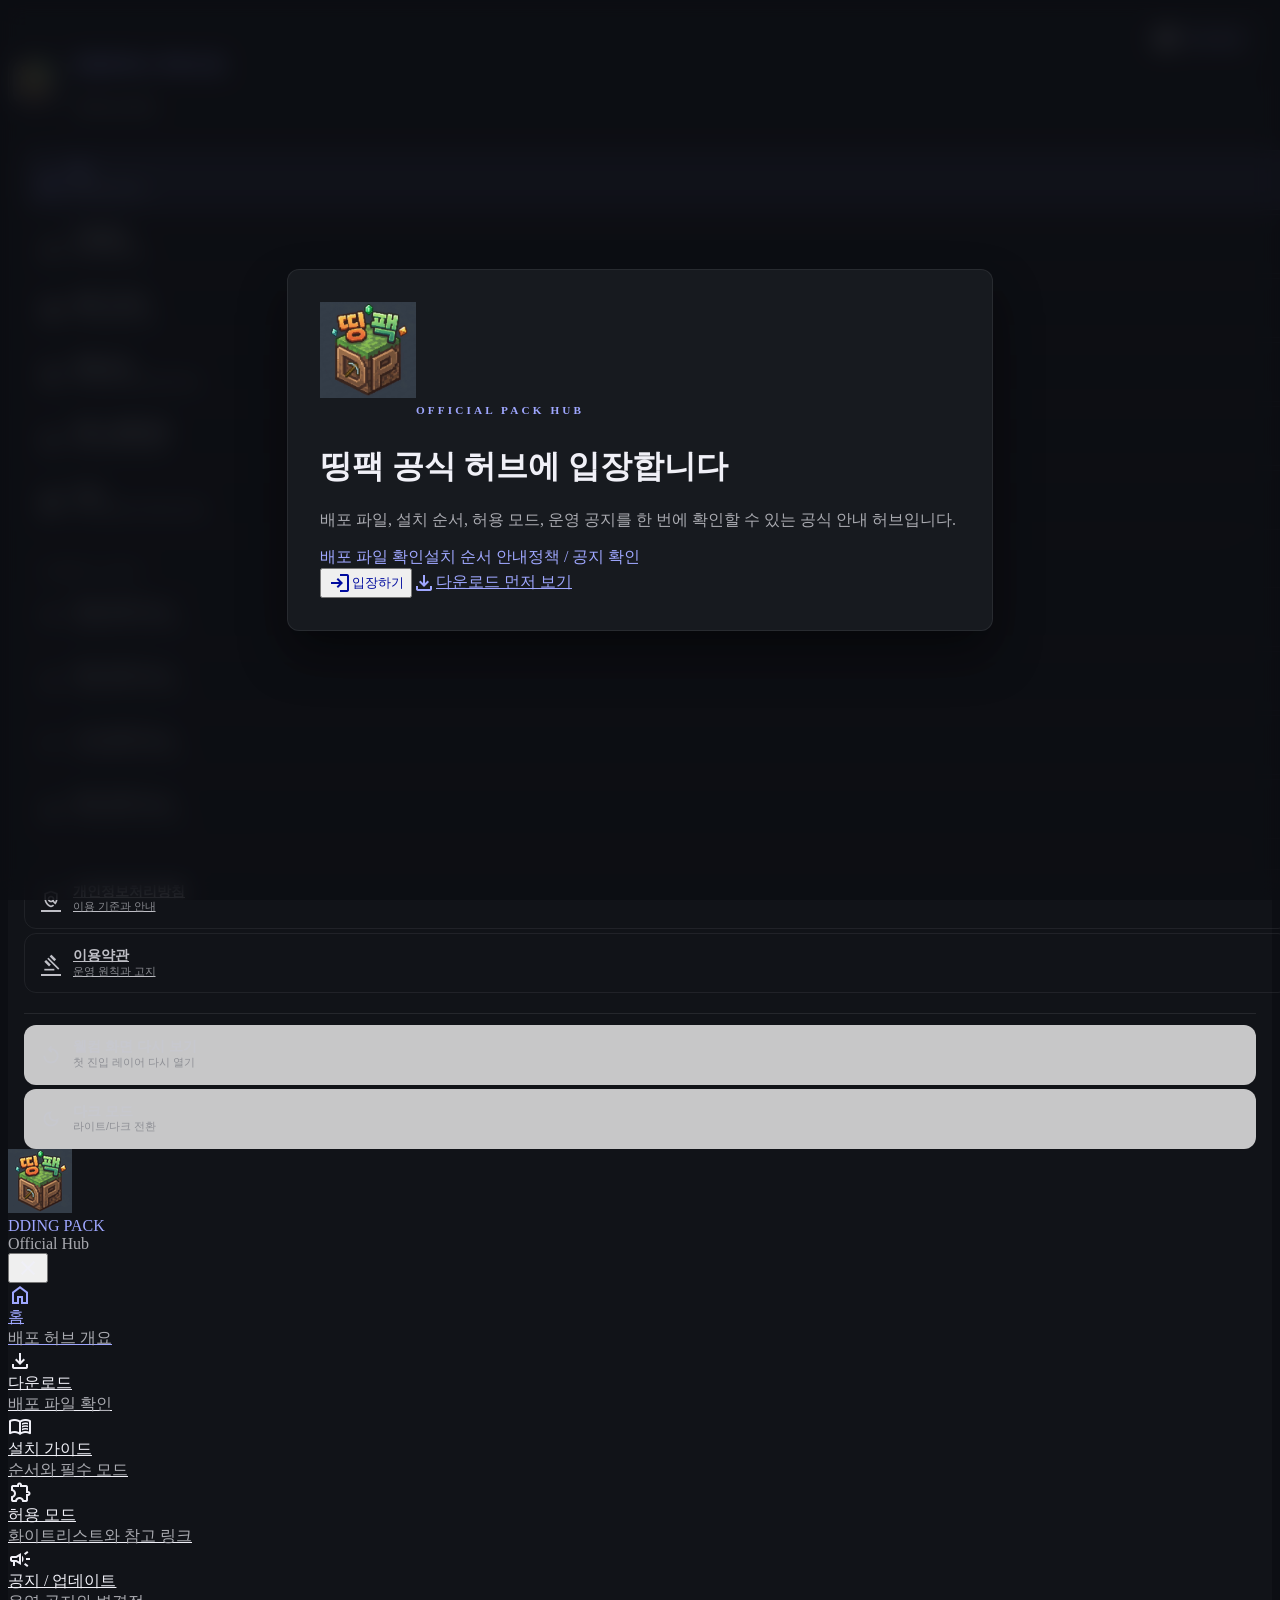
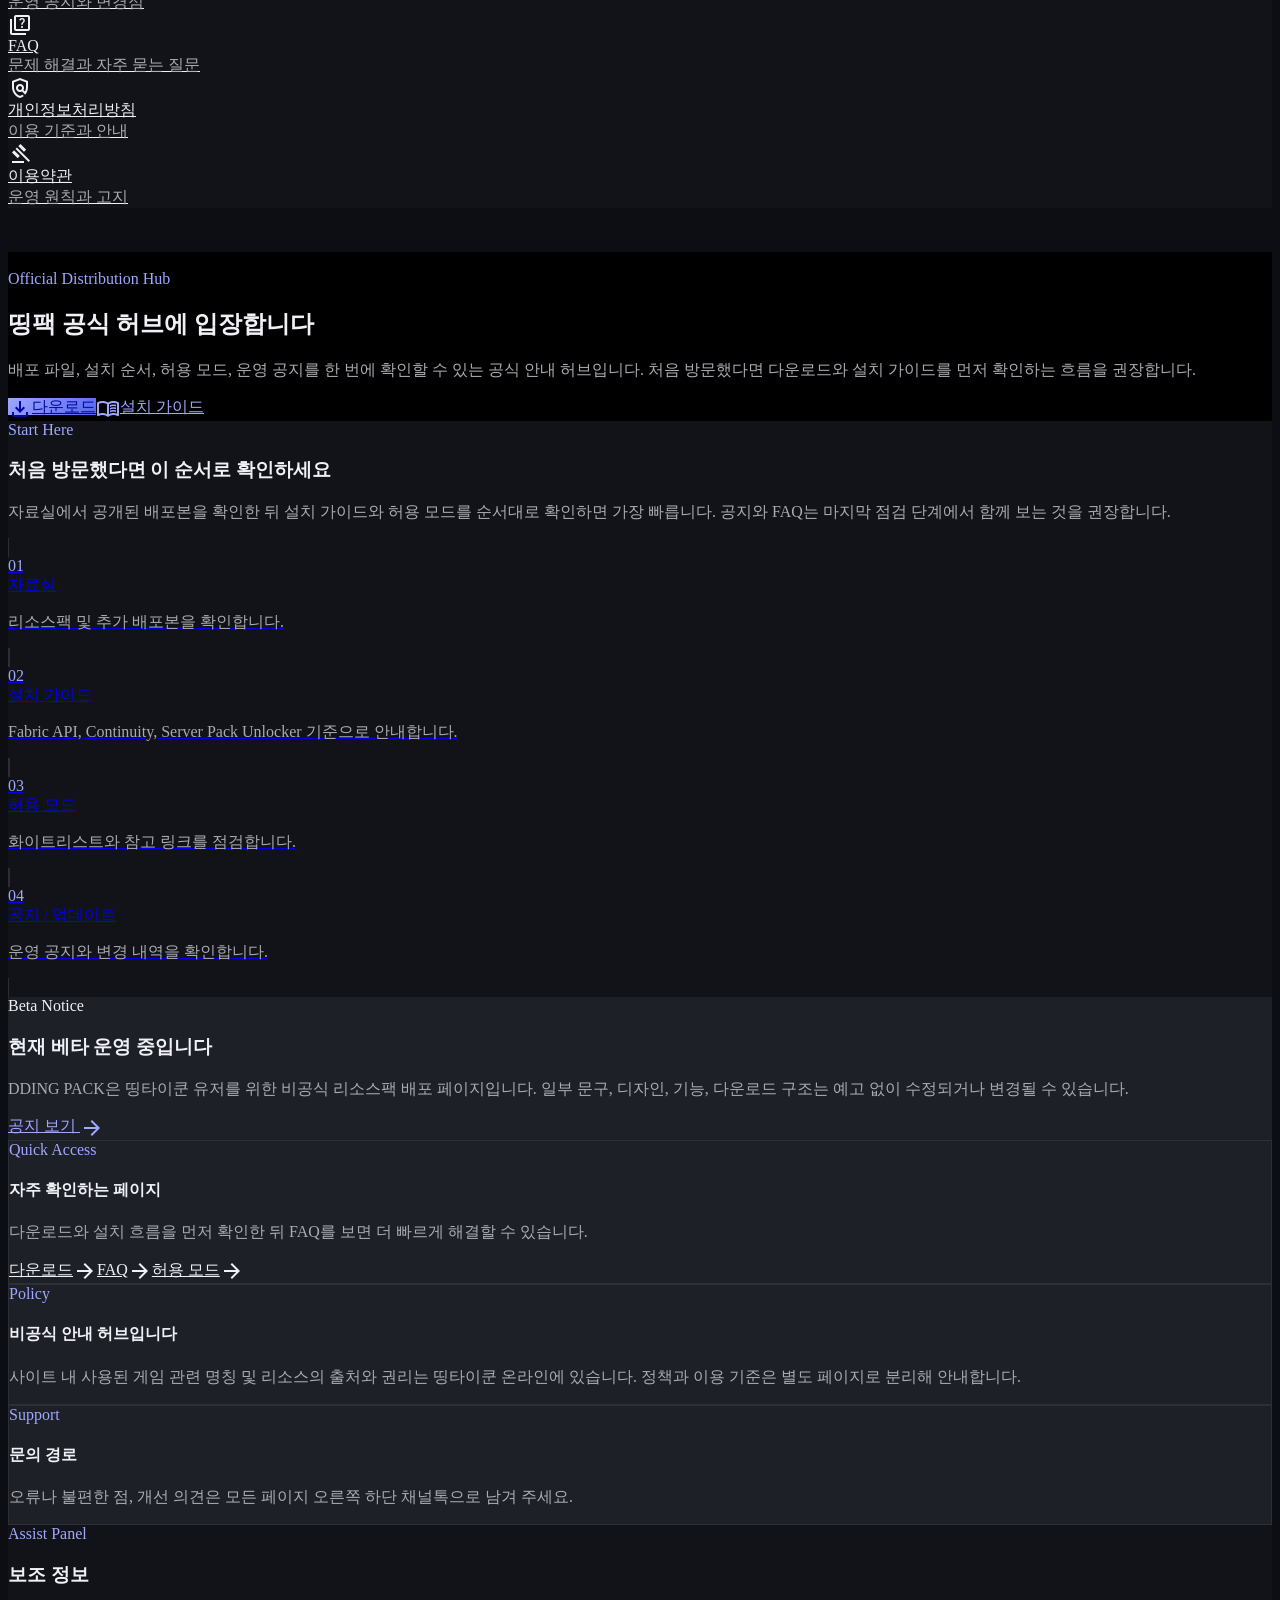
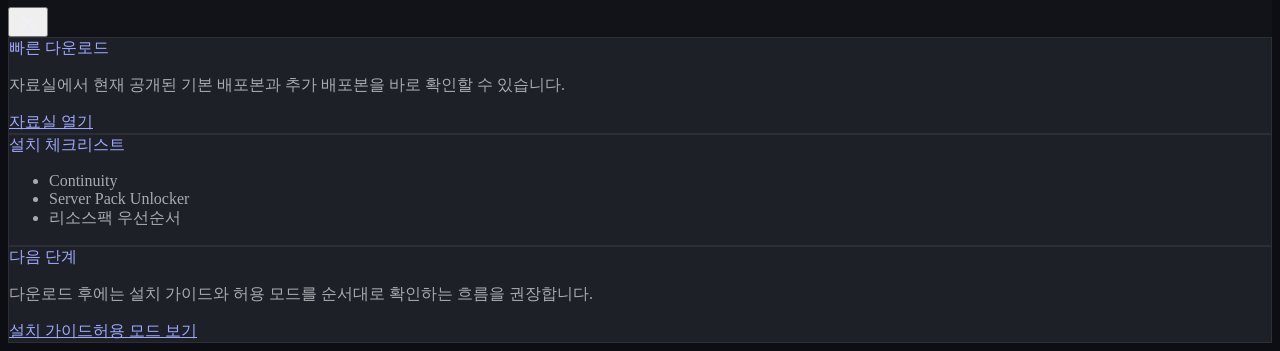
==== commit 94ef9ce0: "Add files via upload" ====
--- a/index.html
+++ b/index.html
@@ -1,374 +1,53 @@
 <!DOCTYPE html>
-<html lang="ko">
-<head>
-  <meta charset="UTF-8" />
-  <meta name="viewport" content="width=device-width, initial-scale=1, viewport-fit=cover" />
-  <title>DDING PACK</title>
-  <meta name="description" content="띵타이쿤 온라인 유저를 위한 비공식 리소스팩 배포 페이지. 특수광물 리소스팩, 설치 가이드, 허용 모드 안내를 한 번에 확인할 수 있습니다." />
-  <meta name="theme-color" content="#071019" />
-  <link rel="stylesheet" href="assets/css/style.css" />
-</head>
-<body data-page="index">
-  <div class="site-bg" aria-hidden="true">
-    <div class="site-orb orb-a"></div>
-    <div class="site-orb orb-b"></div>
-    <div class="site-orb orb-c"></div>
-  </div>
-
-  <header class="site-header">
-    <div class="header-shell">
-      <a class="brand" href="index.html" aria-label="DDING PACK 홈으로 이동">
-        <span class="brand-mark" aria-hidden="true">
-          <svg viewBox="0 0 24 24" fill="none">
-            <path d="M5 8.5 12 4l7 4.5v7L12 20l-7-4.5v-7Z" stroke="currentColor" stroke-width="1.8"/>
-            <path d="M12 4v16M5 8.5l7 4 7-4" stroke="currentColor" stroke-width="1.8" stroke-linecap="round"/>
-          </svg>
-        </span>
-        <span class="brand-copy">
-          <span class="brand-title">DDING PACK</span>
-          <span class="brand-subtitle">Minecraft Resource Archive</span>
-        </span>
-      </a>
-
-      <div class="header-right">
-        <nav class="site-nav" aria-label="주요 메뉴">
-          <a href="index.html" data-nav-link>Home</a>
-          <a href="notice.html" data-nav-link>공지사항</a>
-          <a href="download.html" data-nav-link>자료실</a>
-          <a href="install-guide.html" data-nav-link>설치 가이드</a>
-          <a href="allowed-mods.html" data-nav-link>허용 모드</a>
-        </nav>
-
-        <div class="toolbar-group">
-          <div class="theme-switch" aria-label="테마 전환">
-            <button type="button" class="theme-toggle" data-theme-value="light" aria-pressed="false">LIGHT</button>
-            <button type="button" class="theme-toggle" data-theme-value="dark" aria-pressed="false">DARK</button>
-          </div>
-
-          <button
-            class="menu-toggle"
-            type="button"
-            data-menu-toggle
-            aria-expanded="false"
-            aria-controls="mobile-menu"
-            aria-label="메뉴 열기"
-          >
-            <svg viewBox="0 0 24 24" fill="none" aria-hidden="true">
-              <path d="M5 7h14M5 12h14M5 17h14" stroke="currentColor" stroke-width="1.8" stroke-linecap="round"/>
-            </svg>
-          </button>
-        </div>
-      </div>
-
-      <div class="mobile-menu" id="mobile-menu" data-mobile-menu aria-label="모바일 메뉴">
-        <a href="index.html" data-nav-link>Home</a>
-        <a href="notice.html" data-nav-link>공지사항</a>
-        <a href="download.html" data-nav-link>자료실</a>
-        <a href="install-guide.html" data-nav-link>설치 가이드</a>
-        <a href="allowed-mods.html" data-nav-link>허용 모드</a>
-        <div class="theme-switch" aria-label="모바일 테마 전환">
-          <button type="button" class="theme-toggle" data-theme-value="light" aria-pressed="false">LIGHT</button>
-          <button type="button" class="theme-toggle" data-theme-value="dark" aria-pressed="false">DARK</button>
-        </div>
-      </div>
-    </div>
-  </header>
-
-  <main class="page-main">
-
-    <section class="hero">
-      <div class="container hero-shell">
-        <article class="glass hero-panel reveal">
-          <div class="hero-copy">
-            <span class="eyebrow">WE LOVE DDINGTYCOON</span>
-            <h1>특수광물 리소스팩을 가장 빠르고 정확하게</h1>
-            <p class="lead">
-              띵팩은 띵타이쿤 온라인 유저를 위한 비공식 리소스팩 배포 페이지입니다.
-              최신 특수광물 리소스팩, 설치 가이드, 허용 모드 안내를 한 번에 확인할 수 있도록 정리했습니다.
-            </p>
-
-            <div class="hero-actions">
-              <a class="btn btn-primary" href="download.html">
-                <svg viewBox="0 0 24 24" fill="none" aria-hidden="true">
-                  <path d="M12 4v10m0 0 4-4m-4 4-4-4M5 18h14" stroke="currentColor" stroke-width="1.9" stroke-linecap="round" stroke-linejoin="round"/>
-                </svg>
-                다운로드 보기
-              </a>
-              <a class="btn btn-secondary" href="install-guide.html">
-                <svg viewBox="0 0 24 24" fill="none" aria-hidden="true">
-                  <path d="M8 6.5h8M8 12h8m-8 5.5h5M6.5 3h11A2.5 2.5 0 0 1 20 5.5v13a2.5 2.5 0 0 1-2.5 2.5h-11A2.5 2.5 0 0 1 4 18.5v-13A2.5 2.5 0 0 1 6.5 3Z" stroke="currentColor" stroke-width="1.8" stroke-linecap="round"/>
-                </svg>
-                설치 가이드
-              </a>
-              <a class="btn btn-ghost" href="allowed-mods.html">
-                <svg viewBox="0 0 24 24" fill="none" aria-hidden="true">
-                  <path d="M12 4.5 5.5 8v8L12 19.5 18.5 16V8L12 4.5Z" stroke="currentColor" stroke-width="1.8"/>
-                  <path d="M8.5 10.5h7M8.5 13.5h4" stroke="currentColor" stroke-width="1.8" stroke-linecap="round"/>
-                </svg>
-                허용 모드
-              </a>
-            </div>
-
-            <div class="hero-meta" aria-label="핵심 상태">
-              <span class="hero-chip"><strong>Beta</strong> 현재 베타 운영 중</span>
-              <span class="hero-chip"><strong>v1.0.0</strong> 특수광물 공식 배포본</span>
-              <span class="hero-chip"><strong>Guide</strong> Fabric API 기준 안내</span>
-            </div>
-          </div>
-        </article>
-
-        <aside class="glass hero-panel reveal hero-visual" aria-label="서비스 개요">
-          <article class="floating-card floating-card--primary">
-            <div class="panel-topline">
-              <span>Archive Overview</span>
-              <span class="server-status">Live</span>
-            </div>
-            <h2 class="panel-title">자료실, 설치 가이드, 허용 모드를 하나의 흐름으로.</h2>
-            <p class="muted">
-              기존 사이트의 핵심 정보 구조를 유지하면서도, 처음 방문한 유저가 바로 이해할 수 있도록
-              페이지 간 관계를 더 분명하게 정리했습니다.
-            </p>
-            <div class="mini-list" style="margin-top:18px;">
-              <div class="mini-row">
-                <strong>자료실</strong>
-                <span>다운로드 링크 유지</span>
-              </div>
-              <div class="mini-row">
-                <strong>설치 가이드</strong>
-                <span>필수 모드 흐름 정리</span>
-              </div>
-              <div class="mini-row">
-                <strong>허용 모드</strong>
-                <span>화이트리스트 정책 유지</span>
-              </div>
-            </div>
-          </article>
-
-          <article class="floating-card floating-card--secondary">
-            <div class="panel-topline">
-              <span>Current Snapshot</span>
-              <span class="badge">2026.04.13</span>
-            </div>
-            <div class="stats-grid">
-              <div class="stat-box">
-                <strong>1개</strong>
-                <span>현재 공개 리소스팩</span>
-              </div>
-              <div class="stat-box">
-                <strong>4개</strong>
-                <span>설치 필수 / 권장 모드</span>
-              </div>
-              <div class="stat-box">
-                <strong>5개+</strong>
-                <span>상세 안내 페이지</span>
-              </div>
-              <div class="stat-box">
-                <strong>Beta</strong>
-                <span>운영 고지 반영</span>
-              </div>
-            </div>
-          </article>
-
-          <article class="floating-card floating-card--tertiary">
-            <div class="panel-topline">
-              <span>Latest Notice</span>
-            </div>
-            <div class="mini-list" style="margin-top:0;">
-              <div class="mini-row">
-                <strong>DDING PACK 베타 오픈 안내</strong>
-              </div>
-              <div class="mini-row">
-                <strong>기본 안내사항 확인 가능</strong>
-              </div>
-            </div>
-          </article>
-        </aside>
-      </div>
-    </section>
-
-    <section class="section compact">
-      <div class="container">
-        <div class="section-head reveal">
-          <span class="eyebrow page-eyebrow">Quick Access</span>
-          <h2>원본 내비게이션 구조를 더 명확하게 재정리했습니다</h2>
-          <p class="lead">
-            기존 사이트의 Home · Notice · Archive · Guide · Mods 흐름을 유지하면서,
-            어떤 정보를 어디서 확인해야 하는지 한눈에 파악할 수 있도록 카드형 정보 구조로 재배치했습니다.
-          </p>
-        </div>
-
-        <div class="cards-grid cols-4">
-          <article class="glass-card card reveal">
-            <div class="card-top">
-              <div class="card-title-group">
-                <h3>공지사항</h3>
-                <p>업데이트 내역, 점검 일정, 배포 공지, 중요 안내를 확인할 수 있습니다.</p>
-              </div>
-              <span class="badge">Notice</span>
-            </div>
-            <div class="card-body">
-              <p>현재 공개된 공지는 베타 오픈 안내 1건입니다.</p>
-              <a class="btn btn-secondary" href="notice.html">공지 보러가기</a>
-            </div>
-          </article>
-
-          <article class="glass-card card reveal">
-            <div class="card-top">
-              <div class="card-title-group">
-                <h3>자료실</h3>
-                <p>리소스팩 및 기타 배포자료를 한곳에서 확인하고 다운로드할 수 있습니다.</p>
-              </div>
-              <span class="badge">Archive</span>
-            </div>
-            <div class="card-body">
-              <p>현재 다운로드 가능한 기본 리소스팩 링크를 그대로 유지했습니다.</p>
-              <a class="btn btn-secondary" href="download.html">자료실 열기</a>
-            </div>
-          </article>
-
-          <article class="glass-card card reveal">
-            <div class="card-top">
-              <div class="card-title-group">
-                <h3>설치 가이드</h3>
-                <p>Fabric API, Continuity, Server Pack Unlocker 기준의 설치 흐름을 안내합니다.</p>
-              </div>
-              <span class="badge">Guide</span>
-            </div>
-            <div class="card-body">
-              <p>필수 모드 바로가기와 적용 순서를 단계별로 다시 읽기 쉽게 정리했습니다.</p>
-              <a class="btn btn-secondary" href="install-guide.html">가이드 보기</a>
-            </div>
-          </article>
-
-          <article class="glass-card card reveal">
-            <div class="card-top">
-              <div class="card-title-group">
-                <h3>허용 모드</h3>
-                <p>공식 위키 기준 허용 모드 목록과 관련 바로가기 링크를 정리했습니다.</p>
-              </div>
-              <span class="badge">Mods</span>
-            </div>
-            <div class="card-body">
-              <p>카테고리 필터를 추가해 원하는 모드를 더 빨리 찾을 수 있습니다.</p>
-              <a class="btn btn-secondary" href="allowed-mods.html">목록 확인</a>
-            </div>
-          </article>
-        </div>
-      </div>
-    </section>
-
-    <section class="section">
-      <div class="container">
-        <div class="section-head reveal">
-          <span class="eyebrow page-eyebrow">Current Distribution</span>
-          <h2>현재 반영된 원본 콘텐츠</h2>
-          <p class="lead">
-            존재하는 다운로드 링크, 베타 공지, 설치 조건, 허용 모드 링크를 유지한 상태로
-            화면 위계와 정보 전달 방식을 재설계했습니다.
-          </p>
-        </div>
-
-        <div class="cards-grid cols-3">
-          <article class="glass-card card reveal">
-            <div class="card-top">
-              <div class="card-title-group">
-                <h3>띵타이쿤 온라인 특수광물 v1.0.0</h3>
-                <p>광물 + 테두리 발광 처리된 현재 공식 배포본입니다.</p>
-              </div>
-              <span class="badge status-allowed">공개 중</span>
-            </div>
-            <div class="meta-list">
-              <div class="meta-item"><span>상태</span><strong>현재 다운로드 가능</strong></div>
-              <div class="meta-item"><span>연결</span><strong>기존 Google Drive 링크 유지</strong></div>
-            </div>
-            <div class="button-row">
-              <a class="btn btn-primary" href="download.html">다운로드 페이지 이동</a>
-            </div>
-          </article>
-
-          <article class="glass-card card reveal">
-            <div class="card-top">
-              <div class="card-title-group">
-                <h3>테두리 전용 버전</h3>
-                <p>미지원 환경 사용자를 위한 별도 배포용 항목입니다.</p>
-              </div>
-              <span class="badge status-warning">준비 중</span>
-            </div>
-            <p>원본 사이트에 기재된 “추후 추가 예정” 상태를 유지했습니다. 새 파일이 없는 상태에서는 임의 다운로드 링크를 만들지 않았습니다.</p>
-          </article>
-
-          <article class="glass-card card reveal">
-            <div class="card-top">
-              <div class="card-title-group">
-                <h3>베타 운영 공지</h3>
-                <p>현재 사이트는 베타 운영 단계이며, 문구·디자인·기능·구성이 계속 수정될 수 있습니다.</p>
-              </div>
-              <span class="badge">BETA NOTICE</span>
-            </div>
-            <p>기존 팝업 기능과 공지 상세 페이지를 함께 유지했습니다.</p>
-            <div class="button-row">
-              <a class="btn btn-secondary" href="notice-beta-open.html">공지 상세 보기</a>
-            </div>
-          </article>
-        </div>
-
-        <div class="notice-box warning reveal" style="margin-top:20px;">
-          <strong>디자인은 새롭게, 정보는 그대로</strong>
-          이 리디자인은 기존 사이트를 단순히 색만 바꾼 것이 아니라, 원본에 있던 콘텐츠를 유지하면서
-          다운로드, 설치, 화이트리스트 확인 흐름이 더 자연스럽게 이어지도록 재구성한 버전입니다.
-        </div>
-      </div>
-    </section>
-
-    <div class="popup" id="betaPopup" hidden>
-      <div class="popup-panel" role="dialog" aria-modal="true" aria-labelledby="betaPopupTitle">
-        <div class="popup-head">
-          <div>
-            <span class="eyebrow page-eyebrow">BETA NOTICE</span>
-            <h2 class="popup-title" id="betaPopupTitle">현재 베타 운영 중입니다.</h2>
-          </div>
-          <button class="popup-close" id="betaPopupClose" aria-label="팝업 닫기">✕</button>
-        </div>
-        <p class="popup-copy">
-          띵팩은 현재 베타 형태로 운영되고 있습니다. 일부 문구, 디자인, 기능, 다운로드 구조는
-          예고 없이 수정되거나 변경될 수 있습니다.
-        </p>
-        <label class="checkbox" for="betaPopupHideToday">
-          <input id="betaPopupHideToday" type="checkbox" />
-          <span>오늘 하루 보지 않기</span>
-        </label>
-        <div class="popup-actions">
-          <button class="btn btn-secondary" type="button" id="betaPopupConfirm">확인했습니다</button>
-        </div>
-      </div>
-    </div>
-
-  </main>
-
-  <footer class="footer">
-    <div class="container">
-      <div class="footer-shell">
-        <div class="footer-top">
-          <div>
-            <h2 class="footer-title">DDING PACK</h2>
-            <p class="footer-highlight">띵타이쿤 플레이어를 위한 비공식 리소스팩 배포 페이지</p>
-            <p class="footer-desc">DDING PACK은 띵타이쿤 유저를 위해 제작된 비공식 리소스팩 사이트이며, 공식 운영진과 무관합니다.</p>
-            <p class="footer-desc">사이트 내 사용된 게임 관련 명칭 및 리소스의 출처와 권리는 “띵타이쿤 온라인”에 있습니다.</p>
-          </div>
-          <div class="footer-links">
-            <a href="privacy.html">개인정보처리방침</a>
-            <a href="terms.html">이용약관</a>
-            <span>© 2026 DDING PACK</span>
-          </div>
-        </div>
-        <div class="footer-bottom">
-          <span>정적 배포 구조 · 다운로드 링크와 상대경로 유지</span>
-          <span>문의 및 개선 요청은 우측 하단 채널톡을 이용해 주세요.</span>
-        </div>
-      </div>
-    </div>
-  </footer>
-
-  <script src="assets/js/site.js"></script>
-</body>
-</html>
+<html class="dark" lang="ko"><head>
+<meta charset="utf-8"/>
+<meta content="width=device-width, initial-scale=1.0, viewport-fit=cover" name="viewport"/>
+<meta content="#0c0e13" name="theme-color"/>
+<link href="assets/branding/favicon-32.png" rel="icon" sizes="32x32" type="image/png"/>
+<link href="assets/branding/apple-touch-icon.png" rel="apple-touch-icon"/>
+<script src="https://cdn.tailwindcss.com?plugins=forms,container-queries"></script>
+<link href="https://fonts.googleapis.com" rel="preconnect"/>
+<link crossorigin="" href="https://fonts.gstatic.com" rel="preconnect"/>
+<link href="https://fonts.googleapis.com/css2?family=Inter:wght@300;400;500;600;700&amp;family=Manrope:wght@400;600;700;800&amp;display=swap" rel="stylesheet"/>
+<link href="https://fonts.googleapis.com/css2?family=Material+Symbols+Outlined:wght,FILL@100..700,0..1&amp;display=swap" rel="stylesheet"/>
+<script>
+  tailwind.config = {
+    darkMode: 'class',
+    theme: { extend: {
+      colors: {
+        "on-primary-container": "#00087d","on-surface-variant": "#aaabb1","on-surface": "#f0f0f7","tertiary-fixed-dim": "#87f09f",
+        "surface": "#0c0e13","on-secondary-fixed-variant": "#585c63","secondary": "#dfe2eb","primary-fixed": "#8e98ff",
+        "secondary-dim": "#d1d4dd","secondary-fixed-dim": "#d1d4dd","error": "#ff6e84","surface-container": "#171a1f",
+        "primary": "#9fa7ff","on-primary-fixed-variant": "#000b98","surface-bright": "#292c33","outline-variant": "#46484d",
+        "on-tertiary-container": "#00632e","secondary-fixed": "#dfe2eb","surface-container-low": "#111318","on-tertiary-fixed-variant": "#006e34",
+        "on-secondary-container": "#cdd0d9","tertiary": "#deffdf","error-dim": "#d73357","outline": "#74757b",
+        "surface-dim": "#0c0e13","surface-container-highest": "#23262c","inverse-primary": "#404dda","surface-container-high": "#1d2026",
+        "tertiary-fixed": "#95ffac","on-tertiary": "#006c33","background": "#0c0e13","error-container": "#a70138",
+        "on-error-container": "#ffb2b9","tertiary-dim": "#87f09f","on-error": "#490013","surface-variant": "#23262c",
+        "surface-tint": "#9fa7ff","on-tertiary-fixed": "#004e23","on-secondary-fixed": "#3b3f46","primary-container": "#8e98ff",
+        "inverse-on-surface": "#53555a","on-primary-fixed": "#000000","primary-fixed-dim": "#7d88ff","tertiary-container": "#95ffac",
+        "on-primary": "#000c9f","on-secondary": "#4e5259","secondary-container": "#43474e","primary-dim": "#5764f1",
+        "inverse-surface": "#f9f9ff","surface-container-lowest": "#000000","on-background": "#f0f0f7"
+      },
+      borderRadius: { DEFAULT: '0.125rem', lg: '0.25rem', xl: '0.5rem', full: '0.75rem' },
+      fontFamily: { headline: ['Manrope'], body: ['Inter'], label: ['Inter'] }
+    }}
+  }
+</script>
+<style>
+.material-symbols-outlined{font-variation-settings:'FILL' 0,'wght' 400,'GRAD' 0,'opsz' 24;vertical-align:middle}
+body{min-height:max(884px,100dvh)}
+.glass-panel{background:rgba(23,26,31,.6);backdrop-filter:blur(20px)}
+.ghost-border{border:1px solid rgba(70,72,77,.15)}
+.step-gradient{background:linear-gradient(135deg,#9fa7ff 0%,#5764f1 100%)}
+</style>
+<link href="assets/css/theme.css" rel="stylesheet"/>
+<title>홈 · DDING PACK</title><meta content="띵타이쿤 온라인 유저를 위한 띵팩 공식 배포 허브" name="description"/></head><body class="bg-background text-on-surface font-body selection:bg-primary/30 selection:text-primary"><div class="welcome-overlay"><div class="welcome-card"><img alt="띵팩 로고" src="assets/branding/logo-welcome.png"/><span class="eyebrow">Official Pack Hub</span><h1 class="font-headline text-4xl font-extrabold tracking-tighter mb-4">띵팩 공식 허브에 입장합니다</h1><p class="text-on-surface-variant text-sm leading-relaxed mb-6">배포 파일, 설치 순서, 허용 모드, 운영 공지를 한 번에 확인할 수 있는 공식 안내 허브입니다.</p><div class="flex flex-wrap gap-3 mb-6"><span class="px-3 py-2 bg-primary/10 text-primary rounded-full text-[10px] font-bold tracking-widest uppercase">배포 파일 확인</span><span class="px-3 py-2 bg-primary/10 text-primary rounded-full text-[10px] font-bold tracking-widest uppercase">설치 순서 안내</span><span class="px-3 py-2 bg-primary/10 text-primary rounded-full text-[10px] font-bold tracking-widest uppercase">정책 / 공지 확인</span></div><div class="flex flex-wrap gap-3"><button class="px-8 py-3 bg-gradient-to-r from-primary to-primary-dim text-on-primary font-bold rounded-md flex items-center gap-2" data-welcome-enter=""><span class="material-symbols-outlined text-sm">login</span>입장하기</button><a class="px-8 py-3 border border-outline-variant/20 text-primary font-bold rounded-md flex items-center gap-2" href="download.html"><span class="material-symbols-outlined text-sm">download</span>다운로드 먼저 보기</a></div></div></div><button class="menu-fab md:hidden" data-mobile-menu="" type="button"><span class="material-symbols-outlined">menu</span></button><button aria-label="보조 정보 열기" class="assist-fab" data-assist-open="" type="button"><span class="material-symbols-outlined">dashboard_customize</span><span class="assist-fab-label">보조 정보</span></button><aside class="site-sidebar hidden md:flex h-full w-72 fixed left-0 top-0 border-r border-outline-variant/15 bg-surface-container-low z-[60] flex-col gap-2 overflow-y-auto py-5">
+<div class="px-5 mb-5 pt-4"><div class="brand-wrap"><div class="brand-mark"><img alt="띵팩 로고" class="brand-mark-img" src="assets/branding/logo-sidebar.png"/></div><div><h2 class="font-headline font-extrabold text-primary text-2xl tracking-tighter uppercase">DDING PACK</h2><p class="text-[10px] text-on-surface-variant tracking-[0.3em] font-medium mt-1 uppercase">Official Hub</p></div></div></div>
+<nav class="site-nav"><a class="nav-item is-current" href="index.html"><span class="material-symbols-outlined">home</span><div class="flex-1 min-w-0"><div class="font-medium text-sm tracking-wide">홈</div><div class="text-[11px] text-on-surface-variant leading-relaxed">배포 허브 개요</div></div></a><a class="nav-item" href="download.html"><span class="material-symbols-outlined">download</span><div class="flex-1 min-w-0"><div class="font-medium text-sm tracking-wide">다운로드</div><div class="text-[11px] text-on-surface-variant leading-relaxed">배포 파일 확인</div></div></a><a class="nav-item" href="install-guide.html"><span class="material-symbols-outlined">menu_book</span><div class="flex-1 min-w-0"><div class="font-medium text-sm tracking-wide">설치 가이드</div><div class="text-[11px] text-on-surface-variant leading-relaxed">순서와 필수 모드</div></div></a><a class="nav-item" href="allowed-mods.html"><span class="material-symbols-outlined">extension</span><div class="flex-1 min-w-0"><div class="font-medium text-sm tracking-wide">허용 모드</div><div class="text-[11px] text-on-surface-variant leading-relaxed">화이트리스트와 참고 링크</div></div></a><a class="nav-item" href="notice.html"><span class="material-symbols-outlined">campaign</span><div class="flex-1 min-w-0"><div class="font-medium text-sm tracking-wide">공지 / 업데이트</div><div class="text-[11px] text-on-surface-variant leading-relaxed">운영 공지와 변경점</div></div></a><a class="nav-item" href="faq.html"><span class="material-symbols-outlined">quiz</span><div class="flex-1 min-w-0"><div class="font-medium text-sm tracking-wide">FAQ</div><div class="text-[11px] text-on-surface-variant leading-relaxed">문제 해결과 자주 묻는 질문</div></div></a><div class="nav-divider"></div><div class="nav-section-label"><div class="text-[10px] uppercase tracking-[0.25em] text-on-surface-variant font-bold">Coming Soon</div></div><div class="nav-item is-soon"><span class="material-symbols-outlined text-on-surface-variant">diamond</span><div class="flex-1 min-w-0"><div class="flex items-center gap-2"><span class="font-medium text-sm tracking-wide text-on-secondary-container">채광 전문가</span><span class="px-2 py-0.5 rounded-full bg-secondary-container text-on-secondary-container text-[10px] font-bold tracking-widest uppercase">Soon</span></div><div class="text-[11px] text-on-surface-variant leading-relaxed">광물 특화 허브 준비 중</div></div></div><div class="nav-item is-soon"><span class="material-symbols-outlined text-on-surface-variant">potted_plant</span><div class="flex-1 min-w-0"><div class="flex items-center gap-2"><span class="font-medium text-sm tracking-wide text-on-secondary-container">재배 전문가</span><span class="px-2 py-0.5 rounded-full bg-secondary-container text-on-secondary-container text-[10px] font-bold tracking-widest uppercase">Soon</span></div><div class="text-[11px] text-on-surface-variant leading-relaxed">작물 특화 허브 준비 중</div></div></div><div class="nav-item is-soon"><span class="material-symbols-outlined text-on-surface-variant">sports_martial_arts</span><div class="flex-1 min-w-0"><div class="flex items-center gap-2"><span class="font-medium text-sm tracking-wide text-on-secondary-container">사냥 전문가</span><span class="px-2 py-0.5 rounded-full bg-secondary-container text-on-secondary-container text-[10px] font-bold tracking-widest uppercase">Soon</span></div><div class="text-[11px] text-on-surface-variant leading-relaxed">전투 특화 허브 준비 중</div></div></div><div class="nav-item is-soon"><span class="material-symbols-outlined text-on-surface-variant">sailing</span><div class="flex-1 min-w-0"><div class="flex items-center gap-2"><span class="font-medium text-sm tracking-wide text-on-secondary-container">해양 전문가</span><span class="px-2 py-0.5 rounded-full bg-secondary-container text-on-secondary-container text-[10px] font-bold tracking-widest uppercase">Soon</span></div><div class="text-[11px] text-on-surface-variant leading-relaxed">해양 특화 허브 준비 중</div></div></div><div class="nav-divider"></div><a class="nav-item is-policy" href="privacy.html"><span class="material-symbols-outlined">policy</span><div class="flex-1 min-w-0"><div class="font-medium text-sm tracking-wide">개인정보처리방침</div><div class="text-[11px] text-on-surface-variant leading-relaxed">이용 기준과 안내</div></div></a><a class="nav-item is-policy" href="terms.html"><span class="material-symbols-outlined">gavel</span><div class="flex-1 min-w-0"><div class="font-medium text-sm tracking-wide">이용약관</div><div class="text-[11px] text-on-surface-variant leading-relaxed">운영 원칙과 고지</div></div></a><div class="nav-utilities"><button class="nav-item utility-item" data-reopen-welcome=""><span class="material-symbols-outlined">replay</span><div><div class="font-medium text-sm tracking-wide">웰컴 화면 다시 보기</div><div class="text-[11px] text-on-surface-variant">첫 진입 레이어 다시 열기</div></div></button><button class="nav-item utility-item" data-theme-toggle=""><span class="material-symbols-outlined" data-theme-icon="">dark_mode</span><div><div class="font-medium text-sm tracking-wide" data-theme-label="">다크 모드</div><div class="text-[11px] text-on-surface-variant">라이트/다크 전환</div></div></button></div></nav></aside>
+<div class="mobile-drawer fixed inset-0 z-[70] hidden" data-mobile-drawer=""><div class="absolute inset-0 bg-black/50" data-mobile-close=""></div><div class="absolute inset-y-0 left-0 w-[min(88vw,320px)] bg-surface-container-low border-r border-outline-variant/15 p-6 overflow-y-auto"><div class="flex items-center justify-between pt-4 mb-8"><div class="flex items-center gap-3"><img alt="" class="w-10 h-10 rounded-lg" src="assets/branding/logo-slot.png"/><div><div class="font-headline font-extrabold tracking-tighter text-primary uppercase">DDING PACK</div><div class="text-[10px] uppercase tracking-[0.25em] text-on-surface-variant">Official Hub</div></div></div><button class="text-on-surface" data-mobile-close=""><span class="material-symbols-outlined">close</span></button></div><nav class="flex flex-col gap-2"><a class="flex items-center gap-3 px-4 py-3 bg-primary/10 text-primary border-l-4 border-primary font-bold translate-x-1 duration-200" href="index.html"><span class="material-symbols-outlined">home</span><div class="flex-1 min-w-0"><div class="font-medium text-sm tracking-wide">홈</div><div class="text-[11px] text-on-surface-variant leading-relaxed">배포 허브 개요</div></div></a><a class="flex items-center gap-3 px-4 py-3 text-on-secondary-container opacity-70 hover:bg-surface-container hover:opacity-100 transition-all group" href="download.html"><span class="material-symbols-outlined">download</span><div class="flex-1 min-w-0"><div class="font-medium text-sm tracking-wide">다운로드</div><div class="text-[11px] text-on-surface-variant leading-relaxed">배포 파일 확인</div></div></a><a class="flex items-center gap-3 px-4 py-3 text-on-secondary-container opacity-70 hover:bg-surface-container hover:opacity-100 transition-all group" href="install-guide.html"><span class="material-symbols-outlined">menu_book</span><div class="flex-1 min-w-0"><div class="font-medium text-sm tracking-wide">설치 가이드</div><div class="text-[11px] text-on-surface-variant leading-relaxed">순서와 필수 모드</div></div></a><a class="flex items-center gap-3 px-4 py-3 text-on-secondary-container opacity-70 hover:bg-surface-container hover:opacity-100 transition-all group" href="allowed-mods.html"><span class="material-symbols-outlined">extension</span><div class="flex-1 min-w-0"><div class="font-medium text-sm tracking-wide">허용 모드</div><div class="text-[11px] text-on-surface-variant leading-relaxed">화이트리스트와 참고 링크</div></div></a><a class="flex items-center gap-3 px-4 py-3 text-on-secondary-container opacity-70 hover:bg-surface-container hover:opacity-100 transition-all group" href="notice.html"><span class="material-symbols-outlined">campaign</span><div class="flex-1 min-w-0"><div class="font-medium text-sm tracking-wide">공지 / 업데이트</div><div class="text-[11px] text-on-surface-variant leading-relaxed">운영 공지와 변경점</div></div></a><a class="flex items-center gap-3 px-4 py-3 text-on-secondary-container opacity-70 hover:bg-surface-container hover:opacity-100 transition-all group" href="faq.html"><span class="material-symbols-outlined">quiz</span><div class="flex-1 min-w-0"><div class="font-medium text-sm tracking-wide">FAQ</div><div class="text-[11px] text-on-surface-variant leading-relaxed">문제 해결과 자주 묻는 질문</div></div></a><a class="flex items-center gap-3 px-4 py-3 text-on-secondary-container opacity-70 hover:bg-surface-container hover:opacity-100 transition-all group" href="privacy.html"><span class="material-symbols-outlined">policy</span><div class="flex-1 min-w-0"><div class="font-medium text-sm tracking-wide">개인정보처리방침</div><div class="text-[11px] text-on-surface-variant leading-relaxed">이용 기준과 안내</div></div></a><a class="flex items-center gap-3 px-4 py-3 text-on-secondary-container opacity-70 hover:bg-surface-container hover:opacity-100 transition-all group" href="terms.html"><span class="material-symbols-outlined">gavel</span><div class="flex-1 min-w-0"><div class="font-medium text-sm tracking-wide">이용약관</div><div class="text-[11px] text-on-surface-variant leading-relaxed">운영 원칙과 고지</div></div></a></nav></div></div><main class="md:pl-72 min-h-screen"><div class="pt-8 px-6 md:px-12 pb-20 max-w-7xl mx-auto">
+<section class="relative rounded-xl overflow-hidden mb-16 h-[500px] flex items-center bg-surface-container-lowest">
+<div class="absolute inset-0 z-0 opacity-40"><img alt="" class="w-full h-full object-cover grayscale" src="https://lh3.googleusercontent.com/aida-public/[base64]"/><div class="absolute inset-0 bg-gradient-to-r from-background via-background/70 to-transparent"></div></div>
+<div class="relative z-10 p-8 md:p-16 max-w-3xl"><div class="flex items-center gap-3 mb-6"><span class="h-[2px] w-12 bg-primary"></span><span class="font-label text-xs font-bold text-primary tracking-[0.4em] uppercase">Official Distribution Hub</span></div><h1 class="font-headline text-4xl md:text-6xl font-extrabold text-on-surface tracking-tighter mb-6">띵팩 공식 허브에 입장합니다</h1><p class="text-on-surface-variant text-lg leading-relaxed mb-8">배포 파일, 설치 순서, 허용 모드, 운영 공지를 한 번에 확인할 수 있는 공식 안내 허브입니다. 처음 방문했다면 다운로드와 설치 가이드를 먼저 확인하는 흐름을 권장합니다.</p><div class="flex flex-wrap gap-4"><a class="px-8 py-4 step-gradient text-on-primary font-bold rounded-md flex items-center gap-2 shadow-[0_8px_16px_rgba(159,167,255,0.2)] hover:scale-[1.02] active:scale-95 transition-all" href="download.html"><span class="material-symbols-outlined text-sm">download</span>다운로드</a><a class="px-8 py-4 border border-outline-variant/20 text-primary font-bold rounded-md flex items-center gap-2 hover:border-primary/50 transition-all" href="install-guide.html"><span class="material-symbols-outlined text-sm">menu_book</span>설치 가이드</a></div></div></section>
+<div class="grid grid-cols-1 md:grid-cols-12 gap-6 mb-16"><div class="md:col-span-8 bg-surface-container-low rounded-xl border border-outline-variant/15 overflow-hidden relative"><div class="absolute top-0 left-0 w-1 h-full bg-primary"></div><div class="p-8"><span class="px-3 py-1 bg-primary/10 text-primary rounded-full text-[10px] font-bold tracking-widest uppercase mb-4 inline-block">Start Here</span><h3 class="text-3xl font-headline font-bold tracking-tighter mb-4">처음 방문했다면 이 순서로 확인하세요</h3><p class="text-on-surface-variant text-sm leading-relaxed max-w-2xl mb-8">자료실에서 공개된 배포본을 확인한 뒤 설치 가이드와 허용 모드를 순서대로 확인하면 가장 빠릅니다. 공지와 FAQ는 마지막 점검 단계에서 함께 보는 것을 권장합니다.</p><div class="grid sm:grid-cols-2 gap-4"><a class="bg-surface-container-high p-5 rounded-lg ghost-border hover:border-primary/30 transition-colors" href="download.html"><div class="text-primary text-[10px] uppercase tracking-[0.2em] mb-2">01</div><div class="font-headline text-xl font-bold mb-1">자료실</div><p class="text-on-surface-variant text-sm">리소스팩 및 추가 배포본을 확인합니다.</p></a><a class="bg-surface-container-high p-5 rounded-lg ghost-border hover:border-primary/30 transition-colors" href="install-guide.html"><div class="text-primary text-[10px] uppercase tracking-[0.2em] mb-2">02</div><div class="font-headline text-xl font-bold mb-1">설치 가이드</div><p class="text-on-surface-variant text-sm">Fabric API, Continuity, Server Pack Unlocker 기준으로 안내합니다.</p></a><a class="bg-surface-container-high p-5 rounded-lg ghost-border hover:border-primary/30 transition-colors" href="allowed-mods.html"><div class="text-primary text-[10px] uppercase tracking-[0.2em] mb-2">03</div><div class="font-headline text-xl font-bold mb-1">허용 모드</div><p class="text-on-surface-variant text-sm">화이트리스트와 참고 링크를 점검합니다.</p></a><a class="bg-surface-container-high p-5 rounded-lg ghost-border hover:border-primary/30 transition-colors" href="notice.html"><div class="text-primary text-[10px] uppercase tracking-[0.2em] mb-2">04</div><div class="font-headline text-xl font-bold mb-1">공지 / 업데이트</div><p class="text-on-surface-variant text-sm">운영 공지와 변경 내역을 확인합니다.</p></a></div></div></div><div class="md:col-span-4 bg-surface-container-high rounded-xl border border-outline-variant/15 p-8"><span class="px-3 py-1 bg-tertiary/10 text-tertiary-fixed-dim rounded-full text-[10px] font-bold tracking-widest uppercase mb-4 inline-block">Beta Notice</span><h3 class="text-xl font-headline font-bold mb-3">현재 베타 운영 중입니다</h3><p class="text-on-surface-variant text-sm leading-relaxed mb-6">DDING PACK은 띵타이쿤 유저를 위한 비공식 리소스팩 배포 페이지입니다. 일부 문구, 디자인, 기능, 다운로드 구조는 예고 없이 수정되거나 변경될 수 있습니다.</p><a class="text-xs font-bold text-primary flex items-center gap-1 uppercase tracking-widest" href="notice-beta-open.html">공지 보기 <span class="material-symbols-outlined text-xs">arrow_forward</span></a></div></div>
+<div class="grid grid-cols-1 md:grid-cols-3 gap-6"><div class="bg-surface-container-high rounded-xl p-6 ghost-border"><div class="text-[10px] tracking-[0.25em] uppercase text-primary mb-3 font-bold">Quick Access</div><h4 class="font-headline text-2xl font-bold mb-3">자주 확인하는 페이지</h4><p class="text-sm text-on-surface-variant mb-6">다운로드와 설치 흐름을 먼저 확인한 뒤 FAQ를 보면 더 빠르게 해결할 수 있습니다.</p><div class="space-y-3"><a class="flex items-center justify-between text-sm text-on-surface hover:text-primary" href="download.html"><span>다운로드</span><span class="material-symbols-outlined text-sm">arrow_forward</span></a><a class="flex items-center justify-between text-sm text-on-surface hover:text-primary" href="faq.html"><span>FAQ</span><span class="material-symbols-outlined text-sm">arrow_forward</span></a><a class="flex items-center justify-between text-sm text-on-surface hover:text-primary" href="allowed-mods.html"><span>허용 모드</span><span class="material-symbols-outlined text-sm">arrow_forward</span></a></div></div><div class="bg-surface-container-high rounded-xl p-6 ghost-border"><div class="text-[10px] tracking-[0.25em] uppercase text-primary mb-3 font-bold">Policy</div><h4 class="font-headline text-2xl font-bold mb-3">비공식 안내 허브입니다</h4><p class="text-sm text-on-surface-variant">사이트 내 사용된 게임 관련 명칭 및 리소스의 출처와 권리는 띵타이쿤 온라인에 있습니다. 정책과 이용 기준은 별도 페이지로 분리해 안내합니다.</p></div><div class="bg-surface-container-high rounded-xl p-6 ghost-border"><div class="text-[10px] tracking-[0.25em] uppercase text-primary mb-3 font-bold">Support</div><h4 class="font-headline text-2xl font-bold mb-3">문의 경로</h4><p class="text-sm text-on-surface-variant">오류나 불편한 점, 개선 의견은 모든 페이지 오른쪽 하단 채널톡으로 남겨 주세요.</p></div></div></div></main><div class="fixed inset-0 z-[80] hidden" data-assist=""><div class="absolute inset-0 bg-black/50" data-assist-close=""></div><aside class="absolute right-0 top-0 h-full w-[min(92vw,380px)] bg-surface-container-low border-l border-outline-variant/15 p-6 overflow-y-auto"><div class="flex items-center justify-between mb-8 pt-16 md:pt-20"><div><div class="text-[10px] uppercase tracking-[0.25em] text-primary font-bold">Assist Panel</div><h3 class="font-headline text-2xl font-bold">보조 정보</h3></div><button class="text-on-surface" data-assist-close=""><span class="material-symbols-outlined">close</span></button></div><div class="space-y-5"><div class="bg-surface-container-high rounded-xl p-5 ghost-border"><div class="text-[10px] uppercase tracking-[0.2em] text-primary font-bold mb-2">빠른 다운로드</div><p class="text-sm text-on-surface-variant mb-4">자료실에서 현재 공개된 기본 배포본과 추가 배포본을 바로 확인할 수 있습니다.</p><a class="text-xs font-bold text-primary uppercase tracking-widest" href="download.html">자료실 열기</a></div><div class="bg-surface-container-high rounded-xl p-5 ghost-border"><div class="text-[10px] uppercase tracking-[0.2em] text-primary font-bold mb-2">설치 체크리스트</div><ul class="space-y-3 text-sm text-on-surface-variant"><li>Continuity</li><li>Server Pack Unlocker</li><li>리소스팩 우선순서</li></ul></div><div class="bg-surface-container-high rounded-xl p-5 ghost-border"><div class="text-[10px] uppercase tracking-[0.2em] text-primary font-bold mb-2">다음 단계</div><p class="text-sm text-on-surface-variant mb-4">다운로드 후에는 설치 가이드와 허용 모드를 순서대로 확인하는 흐름을 권장합니다.</p><div class="flex flex-col gap-3"><a class="text-xs font-bold text-primary uppercase tracking-widest" href="install-guide.html">설치 가이드</a><a class="text-xs font-bold text-primary uppercase tracking-widest" href="allowed-mods.html">허용 모드 보기</a></div></div></div></aside></div><script src="assets/js/site.js"></script></body></html>
--- a/assets/css/theme.css
+++ b/assets/css/theme.css
@@ -0,0 +1,250 @@
+
+.site-sidebar{scrollbar-width:thin;scrollbar-color:#46484d transparent}
+.site-sidebar::-webkit-scrollbar{width:4px}
+.site-sidebar::-webkit-scrollbar-thumb{background:#46484d;border-radius:999px}
+.mobile-drawer.show{display:block}
+.welcome-overlay{position:fixed;inset:0;z-index:90;display:none;align-items:center;justify-content:center;background:rgba(12,14,19,.78);backdrop-filter:blur(12px);padding:24px}
+.welcome-overlay.show{display:flex}
+.welcome-card{width:min(640px,100%);background:#171a1f;border:1px solid rgba(70,72,77,.15);border-radius:.75rem;padding:2rem;box-shadow:0 24px 48px rgba(0,0,0,.45);text-align:left}
+.welcome-card img{width:96px;height:96px;object-fit:contain;margin-bottom:1rem}
+.welcome-card .eyebrow{display:inline-block;margin-bottom:.5rem;color:#9fa7ff;font-size:.7rem;font-weight:700;letter-spacing:.28em;text-transform:uppercase}
+@media (max-width: 767px){
+  .site-sidebar{display:none!important}
+  main{padding-left:0!important}
+  header{left:0!important}
+}
+
+
+:root {
+  --bg-background:#0c0e13;
+  --bg-surface:#171a1f;
+  --bg-surface-low:#111318;
+  --bg-surface-high:#1d2026;
+  --bg-surface-lowest:#000000;
+  --text-main:#f0f0f7;
+  --text-soft:#aaabb1;
+  --text-muted:#74757b;
+  --primary-color:#9fa7ff;
+  --primary-dim-color:#5764f1;
+  --primary-ink:#000c9f;
+  --secondary-surface:#43474e;
+  --border-color:#46484d;
+  --glass-bg:rgba(23,26,31,.6);
+  --overlay-bg:rgba(12,14,19,.78);
+}
+html:not(.dark){
+  --bg-background:#f6f7fb;
+  --bg-surface:#ffffff;
+  --bg-surface-low:#eef2f8;
+  --bg-surface-high:#f8faff;
+  --bg-surface-lowest:#e9edf5;
+  --text-main:#151821;
+  --text-soft:#596173;
+  --text-muted:#7a8397;
+  --primary-color:#5d68f4;
+  --primary-dim-color:#4451df;
+  --primary-ink:#ffffff;
+  --secondary-surface:#dde3f0;
+  --border-color:#d9deea;
+  --glass-bg:rgba(255,255,255,.82);
+  --overlay-bg:rgba(246,247,251,.86);
+}
+body{background:var(--bg-background)!important;color:var(--text-main)!important;}
+.bg-background,.bg-surface,.bg-surface-dim{background-color:var(--bg-background)!important;}
+.bg-surface-container,.bg-surface-container-low,.bg-surface-container-high,.bg-surface-container-highest,.bg-surface-container-lowest,.bg-surface-container-bright,.bg-surface-container-lowest\/40,.bg-surface-container-high\/90{background-color:var(--bg-surface)!important;}
+.bg-surface-container-low{background-color:var(--bg-surface-low)!important;}
+.bg-surface-container-high,.bg-surface-container-high\/90{background-color:var(--bg-surface-high)!important;}
+.bg-surface-container-lowest,.bg-surface-container-lowest\/40{background-color:var(--bg-surface-lowest)!important;}
+.bg-secondary-container{background-color:var(--secondary-surface)!important;}
+.text-on-surface,.text-on-background,.text-secondary,.text-on-secondary-container{color:var(--text-main)!important;}
+.text-on-surface-variant,.text-outline,.text-on-surface-variant\/80{color:var(--text-soft)!important;}
+.text-outline-variant{color:var(--text-muted)!important;}
+.text-primary,.text-primary-fixed,.text-primary-fixed-dim,.text-surface-tint{color:var(--primary-color)!important;}
+.text-on-primary{color:var(--primary-ink)!important;}
+.border-outline-variant\/10,.border-outline-variant\/15,.border-outline-variant\/20,.border-outline-variant,.ghost-border,.site-sidebar,.site-sidebar nav>div,.site-sidebar nav>a{border-color:color-mix(in srgb, var(--border-color) 38%, transparent)!important;}
+.ghost-border{border:1px solid color-mix(in srgb, var(--border-color) 38%, transparent)!important;}
+.glass-panel{background:var(--glass-bg)!important;backdrop-filter:blur(20px)}
+.welcome-overlay{background:var(--overlay-bg)!important;}
+.welcome-card{background:var(--bg-surface)!important;border-color:color-mix(in srgb, var(--border-color) 38%, transparent)!important;color:var(--text-main)!important;}
+.step-gradient{background:linear-gradient(135deg,var(--primary-color) 0%,var(--primary-dim-color) 100%)!important;}
+.site-sidebar{background:var(--bg-surface-low)!important;border-color:color-mix(in srgb, var(--border-color) 38%, transparent)!important;}
+.site-sidebar nav a:hover,.site-sidebar nav button:hover{background:var(--bg-surface)!important;opacity:1!important}
+.site-sidebar nav .bg-primary\/10{background:color-mix(in srgb, var(--primary-color) 12%, transparent)!important;}
+.site-sidebar nav .border-primary{border-color:var(--primary-color)!important;}
+.menu-fab,.assist-fab{
+  position:fixed;z-index:55;top:calc(14px + env(safe-area-inset-top));display:inline-flex;align-items:center;justify-content:center;gap:8px;
+  min-height:42px;padding:0 14px;border-radius:999px;border:1px solid color-mix(in srgb, var(--border-color) 38%, transparent);background:color-mix(in srgb, var(--bg-surface) 88%, transparent);backdrop-filter:blur(18px);color:var(--text-main);box-shadow:0 10px 28px rgba(0,0,0,.18);
+}
+.menu-fab{left:14px;width:42px;padding:0;}
+.assist-fab{right:14px;}
+.assist-fab-label{font-size:12px;font-weight:700;letter-spacing:.04em;text-transform:uppercase;color:var(--primary-color);}
+@media (min-width:768px){.menu-fab{display:none!important;}.assist-fab{right:24px;top:24px;}}
+@media (max-width:767px){.assist-fab-label{display:none;}.assist-fab{padding:0;width:42px;}}
+.site-sidebar .brand-wrap{display:flex;align-items:center;gap:12px}
+.image-preview-card{cursor:zoom-in;transition:border-color .2s ease, transform .2s ease, background-color .2s ease}
+.image-preview-card:hover{border-color:color-mix(in srgb, var(--primary-color) 32%, transparent)!important;transform:translateY(-1px)}
+.image-preview-modal{position:fixed;inset:0;z-index:95;display:none;align-items:center;justify-content:center;padding:24px;background:rgba(6,8,12,.82);backdrop-filter:blur(10px)}
+.image-preview-modal.show{display:flex}
+.image-preview-dialog{width:min(1100px,100%);max-height:calc(100dvh - 48px);background:var(--bg-surface);border:1px solid color-mix(in srgb, var(--border-color) 38%, transparent);border-radius:16px;padding:18px;box-shadow:0 24px 64px rgba(0,0,0,.38)}
+.image-preview-dialog img{display:block;width:100%;height:auto;max-height:calc(100dvh - 160px);object-fit:contain;border-radius:12px;background:var(--bg-surface-lowest)}
+.image-preview-head{display:flex;align-items:center;justify-content:space-between;gap:12px;margin-bottom:12px}
+.image-preview-close{width:40px;height:40px;border-radius:999px;border:1px solid color-mix(in srgb, var(--border-color) 38%, transparent);display:grid;place-items:center;color:var(--text-main);background:var(--bg-surface-high)}
+@media (max-width:767px){
+  .site-sidebar{width:min(88vw,320px)!important;padding-top:calc(18px + env(safe-area-inset-top));}
+  main{padding-left:0!important}
+}
+
+
+/* Final bugfix cleanup v2 */
+header.fixed.top-0{display:none!important;}
+body{overflow-x:hidden;}
+main{position:relative;}
+main>div:first-child{padding-top:2.25rem!important;}
+@media (min-width:768px){
+  main>div:first-child{padding-top:2.75rem!important;}
+}
+.site-sidebar{
+  padding-top:1.25rem!important;
+  gap:.25rem!important;
+}
+.site-sidebar .brand-wrap,
+.site-sidebar > div:first-child{
+  margin-bottom:1.1rem!important;
+  padding-top:.1rem!important;
+}
+.site-sidebar img[alt="띵팩 로고"]{flex:0 0 auto}
+.site-nav{display:flex;flex-direction:column;gap:.25rem;padding:0 1rem}
+.nav-section-label{
+  padding:0.4rem 1rem 0.35rem;
+  font-size:10px;
+  text-transform:uppercase;
+  letter-spacing:.25em;
+  color:var(--text-soft)!important;
+  font-weight:700;
+}
+.nav-divider{
+  height:1px;
+  margin:.65rem 1rem;
+  background:color-mix(in srgb, var(--border-color) 24%, transparent);
+}
+.nav-item{
+  display:flex;
+  align-items:center;
+  gap:.75rem;
+  width:100%;
+  padding:.8rem 1rem;
+  color:var(--text-main)!important;
+  opacity:.78;
+  border-radius:.75rem;
+  border:1px solid transparent;
+  transition:background-color .18s ease,border-color .18s ease,opacity .18s ease,transform .18s ease;
+}
+.nav-item:hover{opacity:1;background:var(--bg-surface);border-color:color-mix(in srgb, var(--border-color) 24%, transparent);}
+.nav-item .material-symbols-outlined{font-size:20px;line-height:1;display:block;flex:0 0 20px;text-align:center;color:inherit}
+.nav-item>div{min-width:0;flex:1}
+.nav-item>div>div:first-child{font-size:0.9rem;font-weight:600;line-height:1.15;color:var(--text-main)!important}
+.nav-item>div>div:last-child{font-size:11px;line-height:1.45;color:var(--text-soft)!important}
+.nav-item.is-current{
+  opacity:1;
+  background:color-mix(in srgb, var(--primary-color) 12%, transparent);
+  border-left:4px solid var(--primary-color);
+  padding-left:calc(1rem - 4px);
+  color:var(--primary-color)!important;
+}
+.nav-item.is-current>div>div:first-child{color:var(--primary-color)!important}
+.nav-item.is-soon{
+  opacity:.68;
+  background:transparent;
+  border:1px solid transparent;
+}
+.nav-item.is-soon:hover{background:var(--bg-surface);border-color:color-mix(in srgb, var(--border-color) 20%, transparent);}
+.nav-item.is-soon .material-symbols-outlined{color:var(--text-soft)!important}
+.nav-item.is-soon span.inline-flex,
+.nav-item.is-soon span.px-2{margin-left:auto}
+.nav-item.is-soon span[class*="rounded-full"]{
+  background:var(--secondary-surface)!important;
+  color:var(--text-main)!important;
+  font-size:10px!important;
+  letter-spacing:.14em!important;
+}
+.nav-utilities{
+  margin-top:1rem;
+  padding-top:.65rem;
+  border-top:1px solid color-mix(in srgb, var(--border-color) 24%, transparent);
+  display:flex;
+  flex-direction:column;
+  gap:.25rem;
+}
+.utility-item{
+  justify-content:flex-start!important;
+  text-align:left!important;
+  opacity:.82;
+}
+.utility-item .material-symbols-outlined,
+.nav-item .material-symbols-outlined{width:20px;height:20px;display:grid;place-items:center}
+.menu-fab,.assist-fab{top:calc(12px + env(safe-area-inset-top));}
+.assist-fab{right:18px;z-index:58}
+@media (min-width:768px){
+  .assist-fab{top:18px;right:24px}
+}
+.mobile-drawer .site-nav{padding:0 1rem}
+.mobile-drawer .nav-item,
+.mobile-drawer .utility-item{padding:.85rem 1rem}
+.welcome-overlay{z-index:120}
+.image-preview-card img,
+[data-preview-image] img{
+  object-fit:contain!important;
+  filter:none!important;
+  opacity:1!important;
+}
+.image-preview-card .absolute.inset-0,
+[data-preview-image] .absolute.inset-0{
+  background:none!important;
+}
+.allowed-mods-page main>div:first-child{
+  max-width:72rem!important;
+  margin-left:auto!important;
+  margin-right:auto!important;
+  padding-left:1.5rem!important;
+  padding-right:1.5rem!important;
+}
+@media (min-width:1024px){
+  .allowed-mods-page main>div:first-child{
+    padding-left:3rem!important;
+    padding-right:3rem!important;
+  }
+}
+html.dark body .bg-surface-container-lowest\/40{background-color:rgba(255,255,255,0.02)!important}
+
+
+/* allowed mods cleanup + logo frame */
+.brand-wrap{
+  display:flex;
+  align-items:center;
+  gap:12px;
+}
+.brand-mark{
+  width:44px;
+  height:44px;
+  border-radius:14px;
+  overflow:hidden;
+  display:grid;
+  place-items:center;
+  background:color-mix(in srgb, var(--bg-surface) 78%, transparent);
+  border:1px solid color-mix(in srgb, var(--border-color) 36%, transparent);
+  box-shadow:0 8px 18px rgba(0,0,0,.16);
+  padding:4px;
+  flex:0 0 auto;
+}
+.brand-mark-img{
+  width:100%;
+  height:100%;
+  object-fit:contain;
+  border-radius:10px;
+  display:block;
+}
+.site-sidebar .brand-wrap + nav,
+.site-sidebar .brand-wrap{position:relative}
+.allowed-mods-page .ghost-border strong{
+  color:var(--text-main)!important;
+}
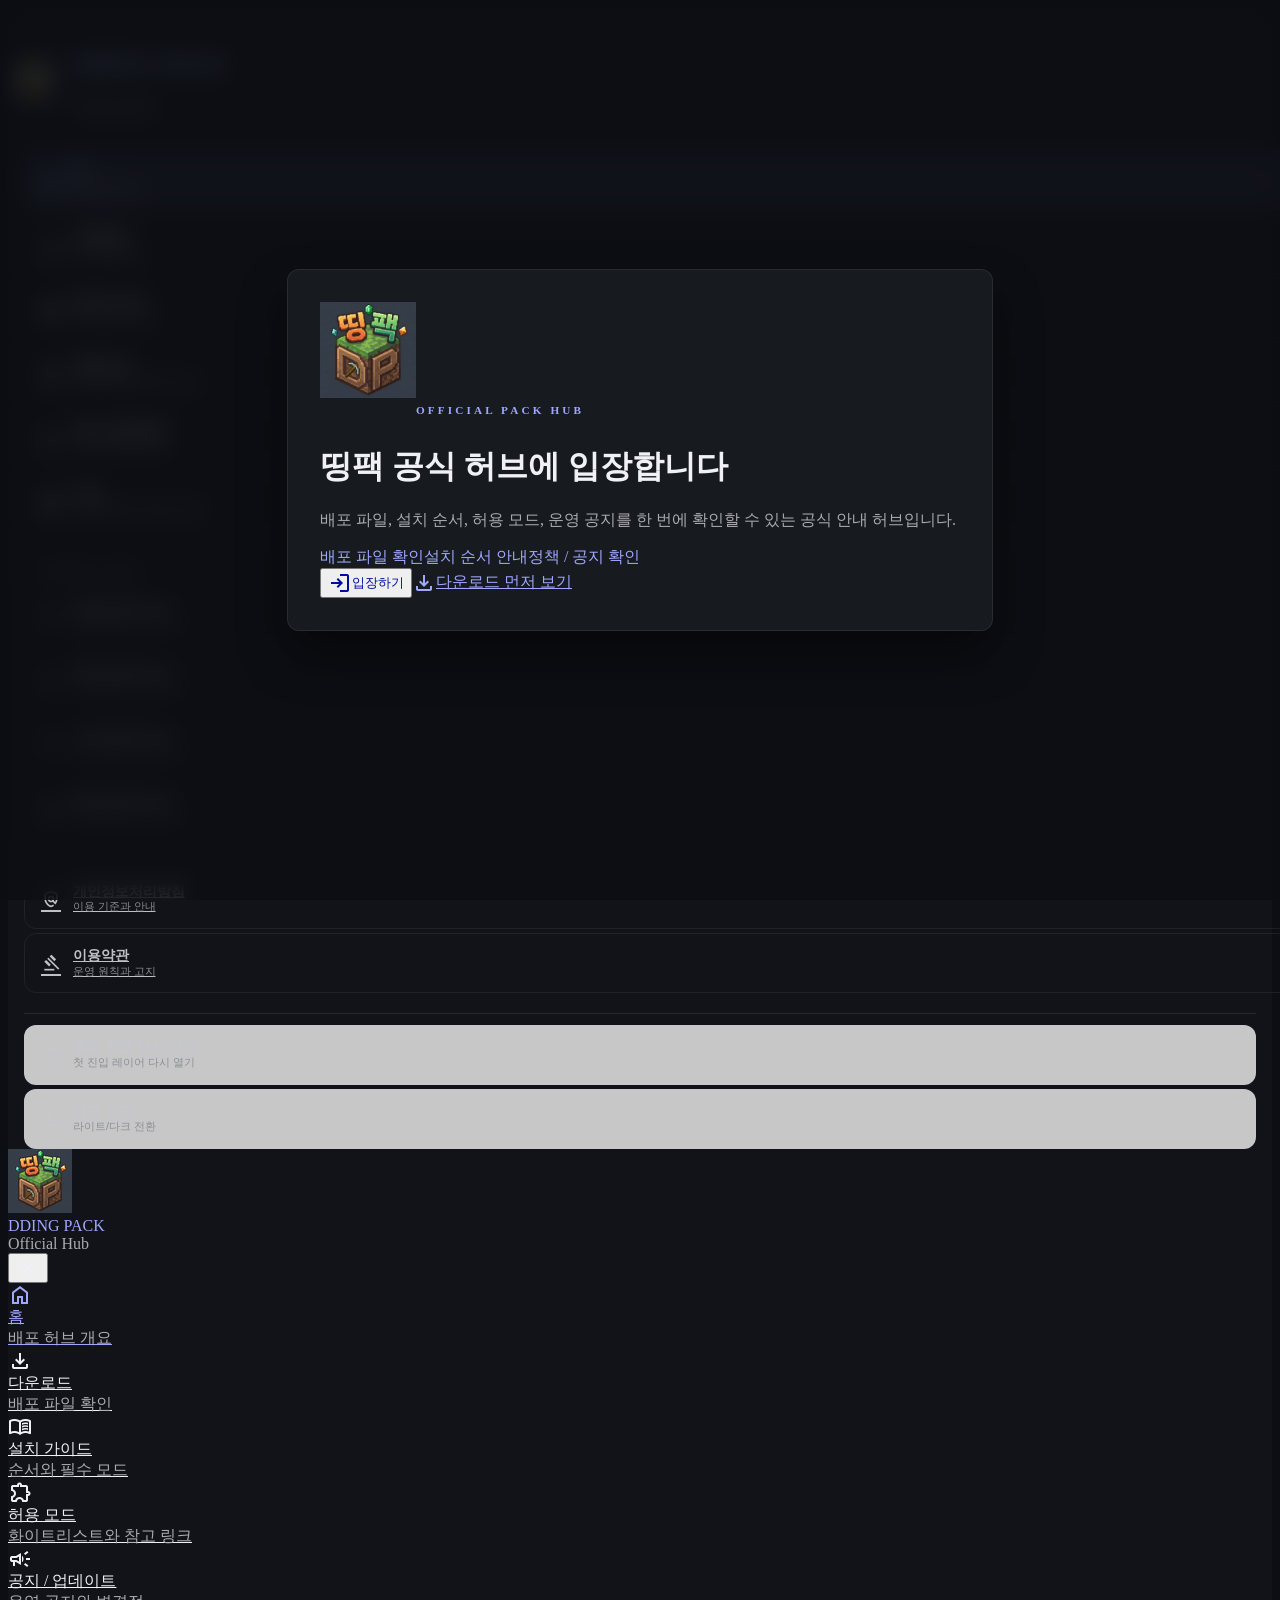
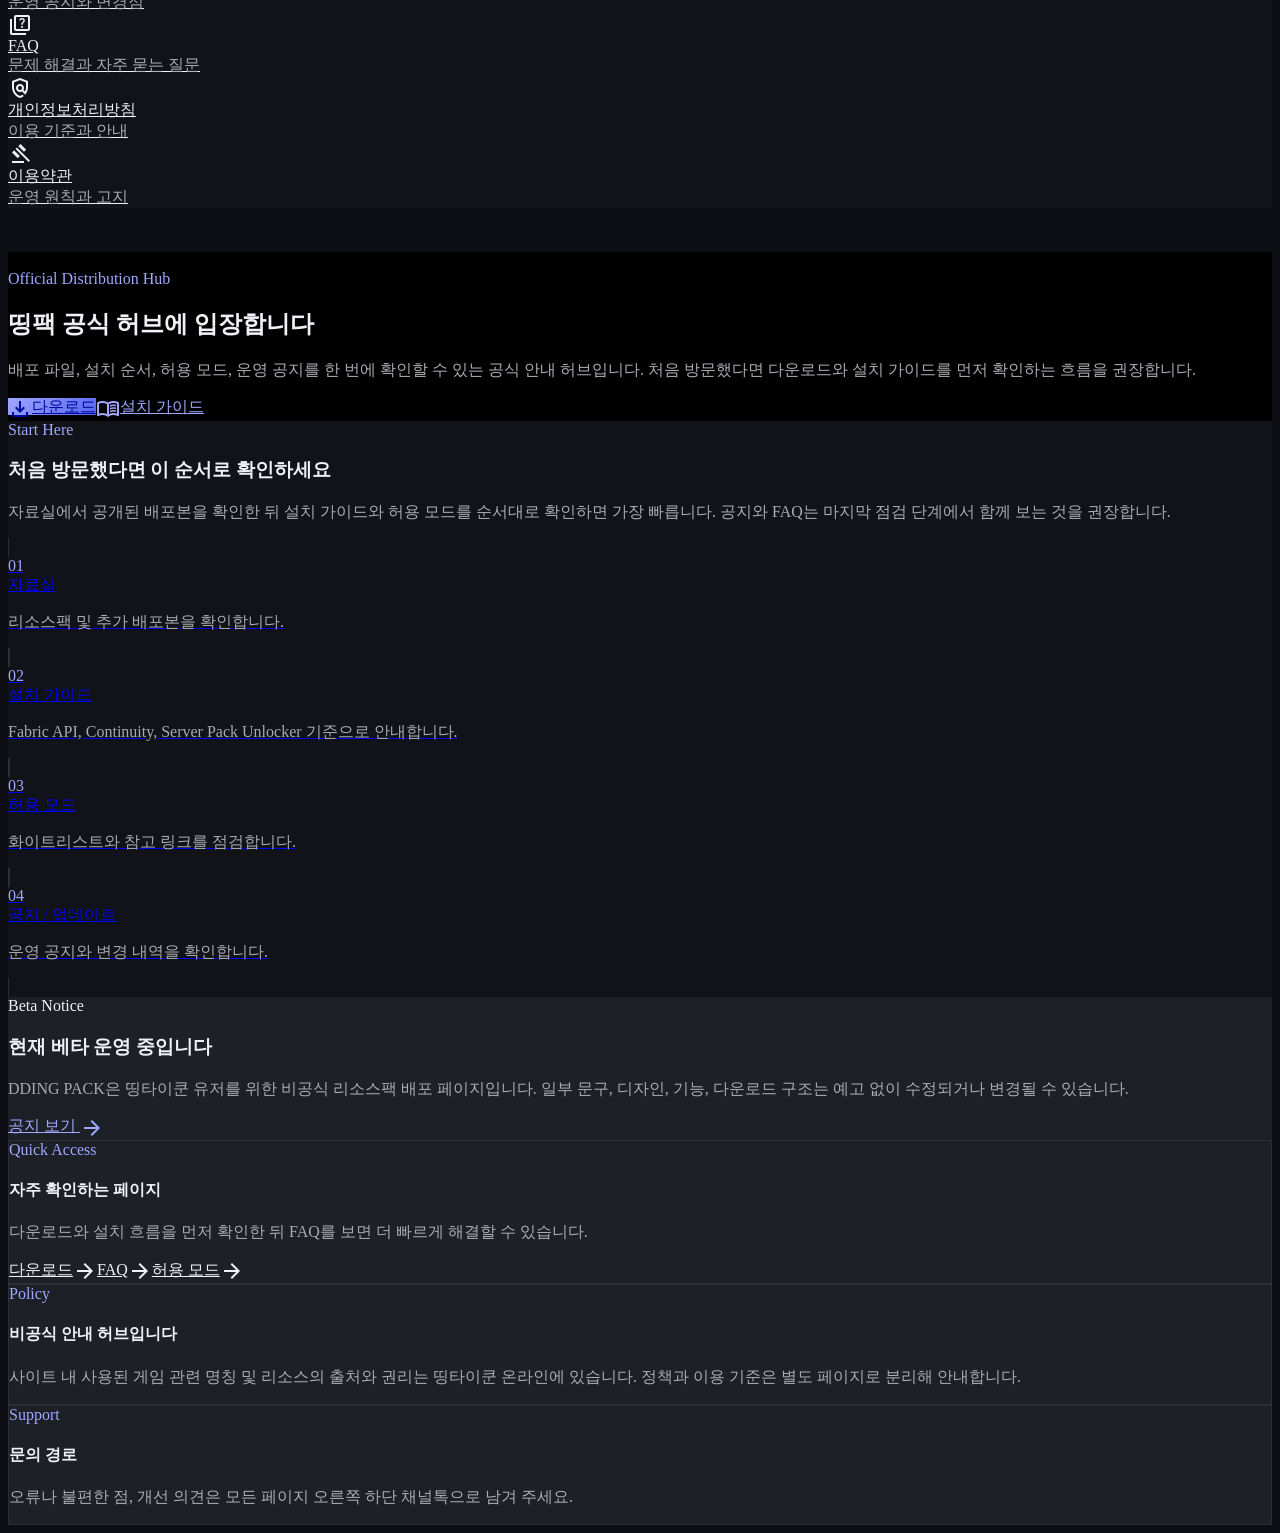
==== commit bdecfae5: "Add files via upload" ====
--- a/index.html
+++ b/index.html
@@ -42,7 +42,7 @@
 .step-gradient{background:linear-gradient(135deg,#9fa7ff 0%,#5764f1 100%)}
 </style>
 <link href="assets/css/theme.css" rel="stylesheet"/>
-<title>홈 · DDING PACK</title><meta content="띵타이쿤 온라인 유저를 위한 띵팩 공식 배포 허브" name="description"/></head><body class="bg-background text-on-surface font-body selection:bg-primary/30 selection:text-primary"><div class="welcome-overlay"><div class="welcome-card"><img alt="띵팩 로고" src="assets/branding/logo-welcome.png"/><span class="eyebrow">Official Pack Hub</span><h1 class="font-headline text-4xl font-extrabold tracking-tighter mb-4">띵팩 공식 허브에 입장합니다</h1><p class="text-on-surface-variant text-sm leading-relaxed mb-6">배포 파일, 설치 순서, 허용 모드, 운영 공지를 한 번에 확인할 수 있는 공식 안내 허브입니다.</p><div class="flex flex-wrap gap-3 mb-6"><span class="px-3 py-2 bg-primary/10 text-primary rounded-full text-[10px] font-bold tracking-widest uppercase">배포 파일 확인</span><span class="px-3 py-2 bg-primary/10 text-primary rounded-full text-[10px] font-bold tracking-widest uppercase">설치 순서 안내</span><span class="px-3 py-2 bg-primary/10 text-primary rounded-full text-[10px] font-bold tracking-widest uppercase">정책 / 공지 확인</span></div><div class="flex flex-wrap gap-3"><button class="px-8 py-3 bg-gradient-to-r from-primary to-primary-dim text-on-primary font-bold rounded-md flex items-center gap-2" data-welcome-enter=""><span class="material-symbols-outlined text-sm">login</span>입장하기</button><a class="px-8 py-3 border border-outline-variant/20 text-primary font-bold rounded-md flex items-center gap-2" href="download.html"><span class="material-symbols-outlined text-sm">download</span>다운로드 먼저 보기</a></div></div></div><button class="menu-fab md:hidden" data-mobile-menu="" type="button"><span class="material-symbols-outlined">menu</span></button><button aria-label="보조 정보 열기" class="assist-fab" data-assist-open="" type="button"><span class="material-symbols-outlined">dashboard_customize</span><span class="assist-fab-label">보조 정보</span></button><aside class="site-sidebar hidden md:flex h-full w-72 fixed left-0 top-0 border-r border-outline-variant/15 bg-surface-container-low z-[60] flex-col gap-2 overflow-y-auto py-5">
+<title>홈 · DDING PACK</title><meta content="띵타이쿤 온라인 유저를 위한 띵팩 공식 배포 허브" name="description"/></head><body class="bg-background text-on-surface font-body selection:bg-primary/30 selection:text-primary"><div class="welcome-overlay"><div class="welcome-card"><img alt="띵팩 로고" src="assets/branding/logo-welcome.png"/><span class="eyebrow">Official Pack Hub</span><h1 class="font-headline text-4xl font-extrabold tracking-tighter mb-4">띵팩 공식 허브에 입장합니다</h1><p class="text-on-surface-variant text-sm leading-relaxed mb-6">배포 파일, 설치 순서, 허용 모드, 운영 공지를 한 번에 확인할 수 있는 공식 안내 허브입니다.</p><div class="flex flex-wrap gap-3 mb-6"><span class="px-3 py-2 bg-primary/10 text-primary rounded-full text-[10px] font-bold tracking-widest uppercase">배포 파일 확인</span><span class="px-3 py-2 bg-primary/10 text-primary rounded-full text-[10px] font-bold tracking-widest uppercase">설치 순서 안내</span><span class="px-3 py-2 bg-primary/10 text-primary rounded-full text-[10px] font-bold tracking-widest uppercase">정책 / 공지 확인</span></div><div class="flex flex-wrap gap-3"><button class="px-8 py-3 bg-gradient-to-r from-primary to-primary-dim text-on-primary font-bold rounded-md flex items-center gap-2" data-welcome-enter=""><span class="material-symbols-outlined text-sm">login</span>입장하기</button><a class="px-8 py-3 border border-outline-variant/20 text-primary font-bold rounded-md flex items-center gap-2" href="download.html"><span class="material-symbols-outlined text-sm">download</span>다운로드 먼저 보기</a></div></div></div><button class="menu-fab md:hidden" data-mobile-menu="" type="button"><span class="material-symbols-outlined">menu</span></button><aside class="site-sidebar hidden md:flex h-full w-72 fixed left-0 top-0 border-r border-outline-variant/15 bg-surface-container-low z-[60] flex-col gap-2 overflow-y-auto py-5">
 <div class="px-5 mb-5 pt-4"><div class="brand-wrap"><div class="brand-mark"><img alt="띵팩 로고" class="brand-mark-img" src="assets/branding/logo-sidebar.png"/></div><div><h2 class="font-headline font-extrabold text-primary text-2xl tracking-tighter uppercase">DDING PACK</h2><p class="text-[10px] text-on-surface-variant tracking-[0.3em] font-medium mt-1 uppercase">Official Hub</p></div></div></div>
 <nav class="site-nav"><a class="nav-item is-current" href="index.html"><span class="material-symbols-outlined">home</span><div class="flex-1 min-w-0"><div class="font-medium text-sm tracking-wide">홈</div><div class="text-[11px] text-on-surface-variant leading-relaxed">배포 허브 개요</div></div></a><a class="nav-item" href="download.html"><span class="material-symbols-outlined">download</span><div class="flex-1 min-w-0"><div class="font-medium text-sm tracking-wide">다운로드</div><div class="text-[11px] text-on-surface-variant leading-relaxed">배포 파일 확인</div></div></a><a class="nav-item" href="install-guide.html"><span class="material-symbols-outlined">menu_book</span><div class="flex-1 min-w-0"><div class="font-medium text-sm tracking-wide">설치 가이드</div><div class="text-[11px] text-on-surface-variant leading-relaxed">순서와 필수 모드</div></div></a><a class="nav-item" href="allowed-mods.html"><span class="material-symbols-outlined">extension</span><div class="flex-1 min-w-0"><div class="font-medium text-sm tracking-wide">허용 모드</div><div class="text-[11px] text-on-surface-variant leading-relaxed">화이트리스트와 참고 링크</div></div></a><a class="nav-item" href="notice.html"><span class="material-symbols-outlined">campaign</span><div class="flex-1 min-w-0"><div class="font-medium text-sm tracking-wide">공지 / 업데이트</div><div class="text-[11px] text-on-surface-variant leading-relaxed">운영 공지와 변경점</div></div></a><a class="nav-item" href="faq.html"><span class="material-symbols-outlined">quiz</span><div class="flex-1 min-w-0"><div class="font-medium text-sm tracking-wide">FAQ</div><div class="text-[11px] text-on-surface-variant leading-relaxed">문제 해결과 자주 묻는 질문</div></div></a><div class="nav-divider"></div><div class="nav-section-label"><div class="text-[10px] uppercase tracking-[0.25em] text-on-surface-variant font-bold">Coming Soon</div></div><div class="nav-item is-soon"><span class="material-symbols-outlined text-on-surface-variant">diamond</span><div class="flex-1 min-w-0"><div class="flex items-center gap-2"><span class="font-medium text-sm tracking-wide text-on-secondary-container">채광 전문가</span><span class="px-2 py-0.5 rounded-full bg-secondary-container text-on-secondary-container text-[10px] font-bold tracking-widest uppercase">Soon</span></div><div class="text-[11px] text-on-surface-variant leading-relaxed">광물 특화 허브 준비 중</div></div></div><div class="nav-item is-soon"><span class="material-symbols-outlined text-on-surface-variant">potted_plant</span><div class="flex-1 min-w-0"><div class="flex items-center gap-2"><span class="font-medium text-sm tracking-wide text-on-secondary-container">재배 전문가</span><span class="px-2 py-0.5 rounded-full bg-secondary-container text-on-secondary-container text-[10px] font-bold tracking-widest uppercase">Soon</span></div><div class="text-[11px] text-on-surface-variant leading-relaxed">작물 특화 허브 준비 중</div></div></div><div class="nav-item is-soon"><span class="material-symbols-outlined text-on-surface-variant">sports_martial_arts</span><div class="flex-1 min-w-0"><div class="flex items-center gap-2"><span class="font-medium text-sm tracking-wide text-on-secondary-container">사냥 전문가</span><span class="px-2 py-0.5 rounded-full bg-secondary-container text-on-secondary-container text-[10px] font-bold tracking-widest uppercase">Soon</span></div><div class="text-[11px] text-on-surface-variant leading-relaxed">전투 특화 허브 준비 중</div></div></div><div class="nav-item is-soon"><span class="material-symbols-outlined text-on-surface-variant">sailing</span><div class="flex-1 min-w-0"><div class="flex items-center gap-2"><span class="font-medium text-sm tracking-wide text-on-secondary-container">해양 전문가</span><span class="px-2 py-0.5 rounded-full bg-secondary-container text-on-secondary-container text-[10px] font-bold tracking-widest uppercase">Soon</span></div><div class="text-[11px] text-on-surface-variant leading-relaxed">해양 특화 허브 준비 중</div></div></div><div class="nav-divider"></div><a class="nav-item is-policy" href="privacy.html"><span class="material-symbols-outlined">policy</span><div class="flex-1 min-w-0"><div class="font-medium text-sm tracking-wide">개인정보처리방침</div><div class="text-[11px] text-on-surface-variant leading-relaxed">이용 기준과 안내</div></div></a><a class="nav-item is-policy" href="terms.html"><span class="material-symbols-outlined">gavel</span><div class="flex-1 min-w-0"><div class="font-medium text-sm tracking-wide">이용약관</div><div class="text-[11px] text-on-surface-variant leading-relaxed">운영 원칙과 고지</div></div></a><div class="nav-utilities"><button class="nav-item utility-item" data-reopen-welcome=""><span class="material-symbols-outlined">replay</span><div><div class="font-medium text-sm tracking-wide">웰컴 화면 다시 보기</div><div class="text-[11px] text-on-surface-variant">첫 진입 레이어 다시 열기</div></div></button><button class="nav-item utility-item" data-theme-toggle=""><span class="material-symbols-outlined" data-theme-icon="">dark_mode</span><div><div class="font-medium text-sm tracking-wide" data-theme-label="">다크 모드</div><div class="text-[11px] text-on-surface-variant">라이트/다크 전환</div></div></button></div></nav></aside>
 <div class="mobile-drawer fixed inset-0 z-[70] hidden" data-mobile-drawer=""><div class="absolute inset-0 bg-black/50" data-mobile-close=""></div><div class="absolute inset-y-0 left-0 w-[min(88vw,320px)] bg-surface-container-low border-r border-outline-variant/15 p-6 overflow-y-auto"><div class="flex items-center justify-between pt-4 mb-8"><div class="flex items-center gap-3"><img alt="" class="w-10 h-10 rounded-lg" src="assets/branding/logo-slot.png"/><div><div class="font-headline font-extrabold tracking-tighter text-primary uppercase">DDING PACK</div><div class="text-[10px] uppercase tracking-[0.25em] text-on-surface-variant">Official Hub</div></div></div><button class="text-on-surface" data-mobile-close=""><span class="material-symbols-outlined">close</span></button></div><nav class="flex flex-col gap-2"><a class="flex items-center gap-3 px-4 py-3 bg-primary/10 text-primary border-l-4 border-primary font-bold translate-x-1 duration-200" href="index.html"><span class="material-symbols-outlined">home</span><div class="flex-1 min-w-0"><div class="font-medium text-sm tracking-wide">홈</div><div class="text-[11px] text-on-surface-variant leading-relaxed">배포 허브 개요</div></div></a><a class="flex items-center gap-3 px-4 py-3 text-on-secondary-container opacity-70 hover:bg-surface-container hover:opacity-100 transition-all group" href="download.html"><span class="material-symbols-outlined">download</span><div class="flex-1 min-w-0"><div class="font-medium text-sm tracking-wide">다운로드</div><div class="text-[11px] text-on-surface-variant leading-relaxed">배포 파일 확인</div></div></a><a class="flex items-center gap-3 px-4 py-3 text-on-secondary-container opacity-70 hover:bg-surface-container hover:opacity-100 transition-all group" href="install-guide.html"><span class="material-symbols-outlined">menu_book</span><div class="flex-1 min-w-0"><div class="font-medium text-sm tracking-wide">설치 가이드</div><div class="text-[11px] text-on-surface-variant leading-relaxed">순서와 필수 모드</div></div></a><a class="flex items-center gap-3 px-4 py-3 text-on-secondary-container opacity-70 hover:bg-surface-container hover:opacity-100 transition-all group" href="allowed-mods.html"><span class="material-symbols-outlined">extension</span><div class="flex-1 min-w-0"><div class="font-medium text-sm tracking-wide">허용 모드</div><div class="text-[11px] text-on-surface-variant leading-relaxed">화이트리스트와 참고 링크</div></div></a><a class="flex items-center gap-3 px-4 py-3 text-on-secondary-container opacity-70 hover:bg-surface-container hover:opacity-100 transition-all group" href="notice.html"><span class="material-symbols-outlined">campaign</span><div class="flex-1 min-w-0"><div class="font-medium text-sm tracking-wide">공지 / 업데이트</div><div class="text-[11px] text-on-surface-variant leading-relaxed">운영 공지와 변경점</div></div></a><a class="flex items-center gap-3 px-4 py-3 text-on-secondary-container opacity-70 hover:bg-surface-container hover:opacity-100 transition-all group" href="faq.html"><span class="material-symbols-outlined">quiz</span><div class="flex-1 min-w-0"><div class="font-medium text-sm tracking-wide">FAQ</div><div class="text-[11px] text-on-surface-variant leading-relaxed">문제 해결과 자주 묻는 질문</div></div></a><a class="flex items-center gap-3 px-4 py-3 text-on-secondary-container opacity-70 hover:bg-surface-container hover:opacity-100 transition-all group" href="privacy.html"><span class="material-symbols-outlined">policy</span><div class="flex-1 min-w-0"><div class="font-medium text-sm tracking-wide">개인정보처리방침</div><div class="text-[11px] text-on-surface-variant leading-relaxed">이용 기준과 안내</div></div></a><a class="flex items-center gap-3 px-4 py-3 text-on-secondary-container opacity-70 hover:bg-surface-container hover:opacity-100 transition-all group" href="terms.html"><span class="material-symbols-outlined">gavel</span><div class="flex-1 min-w-0"><div class="font-medium text-sm tracking-wide">이용약관</div><div class="text-[11px] text-on-surface-variant leading-relaxed">운영 원칙과 고지</div></div></a></nav></div></div><main class="md:pl-72 min-h-screen"><div class="pt-8 px-6 md:px-12 pb-20 max-w-7xl mx-auto">
@@ -50,4 +50,4 @@
 <div class="absolute inset-0 z-0 opacity-40"><img alt="" class="w-full h-full object-cover grayscale" src="https://lh3.googleusercontent.com/aida-public/[base64]"/><div class="absolute inset-0 bg-gradient-to-r from-background via-background/70 to-transparent"></div></div>
 <div class="relative z-10 p-8 md:p-16 max-w-3xl"><div class="flex items-center gap-3 mb-6"><span class="h-[2px] w-12 bg-primary"></span><span class="font-label text-xs font-bold text-primary tracking-[0.4em] uppercase">Official Distribution Hub</span></div><h1 class="font-headline text-4xl md:text-6xl font-extrabold text-on-surface tracking-tighter mb-6">띵팩 공식 허브에 입장합니다</h1><p class="text-on-surface-variant text-lg leading-relaxed mb-8">배포 파일, 설치 순서, 허용 모드, 운영 공지를 한 번에 확인할 수 있는 공식 안내 허브입니다. 처음 방문했다면 다운로드와 설치 가이드를 먼저 확인하는 흐름을 권장합니다.</p><div class="flex flex-wrap gap-4"><a class="px-8 py-4 step-gradient text-on-primary font-bold rounded-md flex items-center gap-2 shadow-[0_8px_16px_rgba(159,167,255,0.2)] hover:scale-[1.02] active:scale-95 transition-all" href="download.html"><span class="material-symbols-outlined text-sm">download</span>다운로드</a><a class="px-8 py-4 border border-outline-variant/20 text-primary font-bold rounded-md flex items-center gap-2 hover:border-primary/50 transition-all" href="install-guide.html"><span class="material-symbols-outlined text-sm">menu_book</span>설치 가이드</a></div></div></section>
 <div class="grid grid-cols-1 md:grid-cols-12 gap-6 mb-16"><div class="md:col-span-8 bg-surface-container-low rounded-xl border border-outline-variant/15 overflow-hidden relative"><div class="absolute top-0 left-0 w-1 h-full bg-primary"></div><div class="p-8"><span class="px-3 py-1 bg-primary/10 text-primary rounded-full text-[10px] font-bold tracking-widest uppercase mb-4 inline-block">Start Here</span><h3 class="text-3xl font-headline font-bold tracking-tighter mb-4">처음 방문했다면 이 순서로 확인하세요</h3><p class="text-on-surface-variant text-sm leading-relaxed max-w-2xl mb-8">자료실에서 공개된 배포본을 확인한 뒤 설치 가이드와 허용 모드를 순서대로 확인하면 가장 빠릅니다. 공지와 FAQ는 마지막 점검 단계에서 함께 보는 것을 권장합니다.</p><div class="grid sm:grid-cols-2 gap-4"><a class="bg-surface-container-high p-5 rounded-lg ghost-border hover:border-primary/30 transition-colors" href="download.html"><div class="text-primary text-[10px] uppercase tracking-[0.2em] mb-2">01</div><div class="font-headline text-xl font-bold mb-1">자료실</div><p class="text-on-surface-variant text-sm">리소스팩 및 추가 배포본을 확인합니다.</p></a><a class="bg-surface-container-high p-5 rounded-lg ghost-border hover:border-primary/30 transition-colors" href="install-guide.html"><div class="text-primary text-[10px] uppercase tracking-[0.2em] mb-2">02</div><div class="font-headline text-xl font-bold mb-1">설치 가이드</div><p class="text-on-surface-variant text-sm">Fabric API, Continuity, Server Pack Unlocker 기준으로 안내합니다.</p></a><a class="bg-surface-container-high p-5 rounded-lg ghost-border hover:border-primary/30 transition-colors" href="allowed-mods.html"><div class="text-primary text-[10px] uppercase tracking-[0.2em] mb-2">03</div><div class="font-headline text-xl font-bold mb-1">허용 모드</div><p class="text-on-surface-variant text-sm">화이트리스트와 참고 링크를 점검합니다.</p></a><a class="bg-surface-container-high p-5 rounded-lg ghost-border hover:border-primary/30 transition-colors" href="notice.html"><div class="text-primary text-[10px] uppercase tracking-[0.2em] mb-2">04</div><div class="font-headline text-xl font-bold mb-1">공지 / 업데이트</div><p class="text-on-surface-variant text-sm">운영 공지와 변경 내역을 확인합니다.</p></a></div></div></div><div class="md:col-span-4 bg-surface-container-high rounded-xl border border-outline-variant/15 p-8"><span class="px-3 py-1 bg-tertiary/10 text-tertiary-fixed-dim rounded-full text-[10px] font-bold tracking-widest uppercase mb-4 inline-block">Beta Notice</span><h3 class="text-xl font-headline font-bold mb-3">현재 베타 운영 중입니다</h3><p class="text-on-surface-variant text-sm leading-relaxed mb-6">DDING PACK은 띵타이쿤 유저를 위한 비공식 리소스팩 배포 페이지입니다. 일부 문구, 디자인, 기능, 다운로드 구조는 예고 없이 수정되거나 변경될 수 있습니다.</p><a class="text-xs font-bold text-primary flex items-center gap-1 uppercase tracking-widest" href="notice-beta-open.html">공지 보기 <span class="material-symbols-outlined text-xs">arrow_forward</span></a></div></div>
-<div class="grid grid-cols-1 md:grid-cols-3 gap-6"><div class="bg-surface-container-high rounded-xl p-6 ghost-border"><div class="text-[10px] tracking-[0.25em] uppercase text-primary mb-3 font-bold">Quick Access</div><h4 class="font-headline text-2xl font-bold mb-3">자주 확인하는 페이지</h4><p class="text-sm text-on-surface-variant mb-6">다운로드와 설치 흐름을 먼저 확인한 뒤 FAQ를 보면 더 빠르게 해결할 수 있습니다.</p><div class="space-y-3"><a class="flex items-center justify-between text-sm text-on-surface hover:text-primary" href="download.html"><span>다운로드</span><span class="material-symbols-outlined text-sm">arrow_forward</span></a><a class="flex items-center justify-between text-sm text-on-surface hover:text-primary" href="faq.html"><span>FAQ</span><span class="material-symbols-outlined text-sm">arrow_forward</span></a><a class="flex items-center justify-between text-sm text-on-surface hover:text-primary" href="allowed-mods.html"><span>허용 모드</span><span class="material-symbols-outlined text-sm">arrow_forward</span></a></div></div><div class="bg-surface-container-high rounded-xl p-6 ghost-border"><div class="text-[10px] tracking-[0.25em] uppercase text-primary mb-3 font-bold">Policy</div><h4 class="font-headline text-2xl font-bold mb-3">비공식 안내 허브입니다</h4><p class="text-sm text-on-surface-variant">사이트 내 사용된 게임 관련 명칭 및 리소스의 출처와 권리는 띵타이쿤 온라인에 있습니다. 정책과 이용 기준은 별도 페이지로 분리해 안내합니다.</p></div><div class="bg-surface-container-high rounded-xl p-6 ghost-border"><div class="text-[10px] tracking-[0.25em] uppercase text-primary mb-3 font-bold">Support</div><h4 class="font-headline text-2xl font-bold mb-3">문의 경로</h4><p class="text-sm text-on-surface-variant">오류나 불편한 점, 개선 의견은 모든 페이지 오른쪽 하단 채널톡으로 남겨 주세요.</p></div></div></div></main><div class="fixed inset-0 z-[80] hidden" data-assist=""><div class="absolute inset-0 bg-black/50" data-assist-close=""></div><aside class="absolute right-0 top-0 h-full w-[min(92vw,380px)] bg-surface-container-low border-l border-outline-variant/15 p-6 overflow-y-auto"><div class="flex items-center justify-between mb-8 pt-16 md:pt-20"><div><div class="text-[10px] uppercase tracking-[0.25em] text-primary font-bold">Assist Panel</div><h3 class="font-headline text-2xl font-bold">보조 정보</h3></div><button class="text-on-surface" data-assist-close=""><span class="material-symbols-outlined">close</span></button></div><div class="space-y-5"><div class="bg-surface-container-high rounded-xl p-5 ghost-border"><div class="text-[10px] uppercase tracking-[0.2em] text-primary font-bold mb-2">빠른 다운로드</div><p class="text-sm text-on-surface-variant mb-4">자료실에서 현재 공개된 기본 배포본과 추가 배포본을 바로 확인할 수 있습니다.</p><a class="text-xs font-bold text-primary uppercase tracking-widest" href="download.html">자료실 열기</a></div><div class="bg-surface-container-high rounded-xl p-5 ghost-border"><div class="text-[10px] uppercase tracking-[0.2em] text-primary font-bold mb-2">설치 체크리스트</div><ul class="space-y-3 text-sm text-on-surface-variant"><li>Continuity</li><li>Server Pack Unlocker</li><li>리소스팩 우선순서</li></ul></div><div class="bg-surface-container-high rounded-xl p-5 ghost-border"><div class="text-[10px] uppercase tracking-[0.2em] text-primary font-bold mb-2">다음 단계</div><p class="text-sm text-on-surface-variant mb-4">다운로드 후에는 설치 가이드와 허용 모드를 순서대로 확인하는 흐름을 권장합니다.</p><div class="flex flex-col gap-3"><a class="text-xs font-bold text-primary uppercase tracking-widest" href="install-guide.html">설치 가이드</a><a class="text-xs font-bold text-primary uppercase tracking-widest" href="allowed-mods.html">허용 모드 보기</a></div></div></div></aside></div><script src="assets/js/site.js"></script></body></html>+<div class="grid grid-cols-1 md:grid-cols-3 gap-6"><div class="bg-surface-container-high rounded-xl p-6 ghost-border"><div class="text-[10px] tracking-[0.25em] uppercase text-primary mb-3 font-bold">Quick Access</div><h4 class="font-headline text-2xl font-bold mb-3">자주 확인하는 페이지</h4><p class="text-sm text-on-surface-variant mb-6">다운로드와 설치 흐름을 먼저 확인한 뒤 FAQ를 보면 더 빠르게 해결할 수 있습니다.</p><div class="space-y-3"><a class="flex items-center justify-between text-sm text-on-surface hover:text-primary" href="download.html"><span>다운로드</span><span class="material-symbols-outlined text-sm">arrow_forward</span></a><a class="flex items-center justify-between text-sm text-on-surface hover:text-primary" href="faq.html"><span>FAQ</span><span class="material-symbols-outlined text-sm">arrow_forward</span></a><a class="flex items-center justify-between text-sm text-on-surface hover:text-primary" href="allowed-mods.html"><span>허용 모드</span><span class="material-symbols-outlined text-sm">arrow_forward</span></a></div></div><div class="bg-surface-container-high rounded-xl p-6 ghost-border"><div class="text-[10px] tracking-[0.25em] uppercase text-primary mb-3 font-bold">Policy</div><h4 class="font-headline text-2xl font-bold mb-3">비공식 안내 허브입니다</h4><p class="text-sm text-on-surface-variant">사이트 내 사용된 게임 관련 명칭 및 리소스의 출처와 권리는 띵타이쿤 온라인에 있습니다. 정책과 이용 기준은 별도 페이지로 분리해 안내합니다.</p></div><div class="bg-surface-container-high rounded-xl p-6 ghost-border"><div class="text-[10px] tracking-[0.25em] uppercase text-primary mb-3 font-bold">Support</div><h4 class="font-headline text-2xl font-bold mb-3">문의 경로</h4><p class="text-sm text-on-surface-variant">오류나 불편한 점, 개선 의견은 모든 페이지 오른쪽 하단 채널톡으로 남겨 주세요.</p></div></div></div></main><script src="assets/js/site.js"></script></body></html>
--- a/assets/css/theme.css
+++ b/assets/css/theme.css
@@ -248,3 +248,6 @@
 .allowed-mods-page .ghost-border strong{
   color:var(--text-main)!important;
 }
+
+.assist-fab,[data-assist]{display:none!important;}
+.theme-toggle.is-active{background:var(--bg-surface)!important;color:var(--text-main)!important;border-color:color-mix(in srgb, var(--border-color) 38%, transparent)!important;}
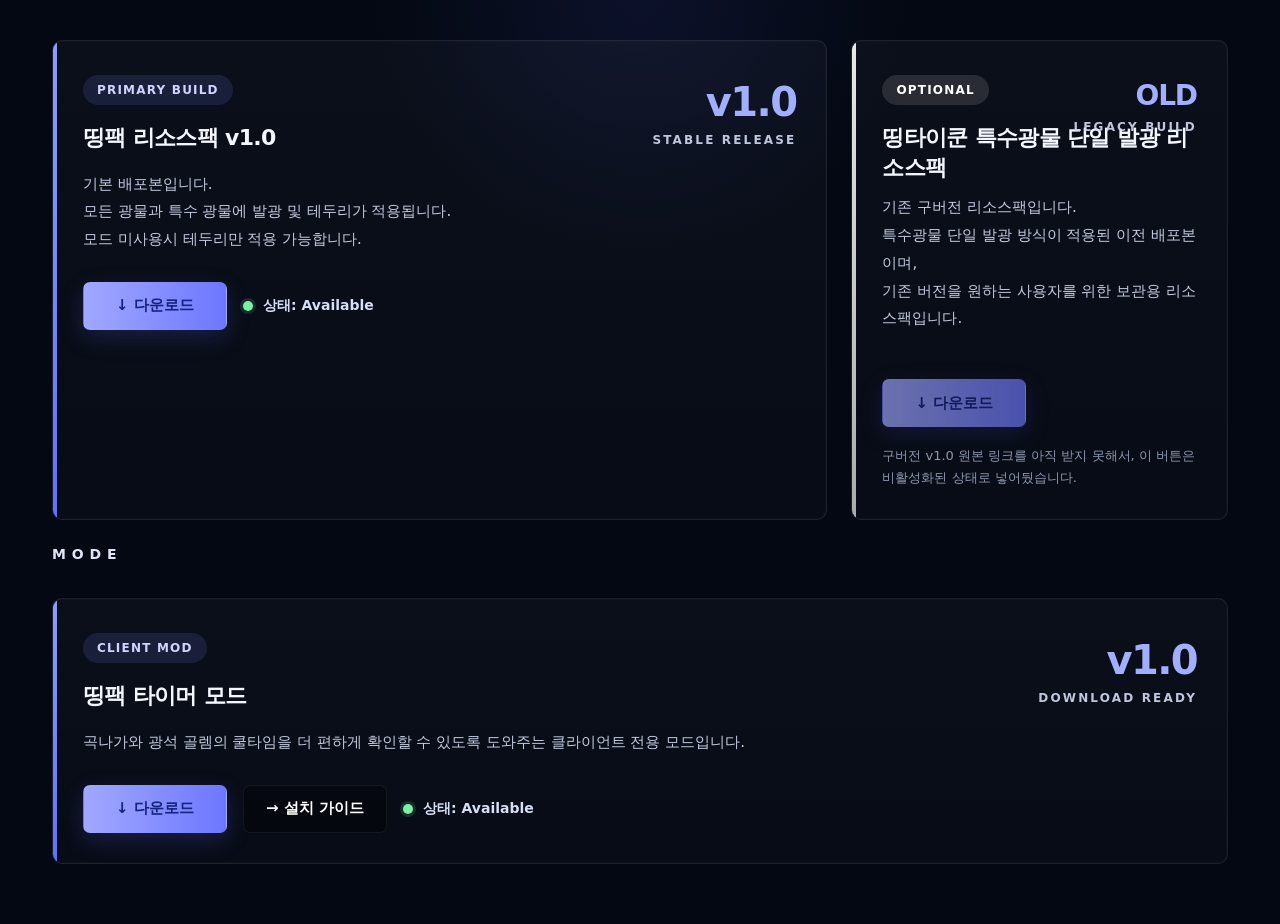
==== commit baa30902: "Add files via upload" ====
--- a/index.html
+++ b/index.html
@@ -1,53 +1,268 @@
-<!DOCTYPE html>
-<html class="dark" lang="ko"><head>
-<meta charset="utf-8"/>
-<meta content="width=device-width, initial-scale=1.0, viewport-fit=cover" name="viewport"/>
-<meta content="#0c0e13" name="theme-color"/>
-<link href="assets/branding/favicon-32.png" rel="icon" sizes="32x32" type="image/png"/>
-<link href="assets/branding/apple-touch-icon.png" rel="apple-touch-icon"/>
-<script src="https://cdn.tailwindcss.com?plugins=forms,container-queries"></script>
-<link href="https://fonts.googleapis.com" rel="preconnect"/>
-<link crossorigin="" href="https://fonts.gstatic.com" rel="preconnect"/>
-<link href="https://fonts.googleapis.com/css2?family=Inter:wght@300;400;500;600;700&amp;family=Manrope:wght@400;600;700;800&amp;display=swap" rel="stylesheet"/>
-<link href="https://fonts.googleapis.com/css2?family=Material+Symbols+Outlined:wght,FILL@100..700,0..1&amp;display=swap" rel="stylesheet"/>
-<script>
-  tailwind.config = {
-    darkMode: 'class',
-    theme: { extend: {
-      colors: {
-        "on-primary-container": "#00087d","on-surface-variant": "#aaabb1","on-surface": "#f0f0f7","tertiary-fixed-dim": "#87f09f",
-        "surface": "#0c0e13","on-secondary-fixed-variant": "#585c63","secondary": "#dfe2eb","primary-fixed": "#8e98ff",
-        "secondary-dim": "#d1d4dd","secondary-fixed-dim": "#d1d4dd","error": "#ff6e84","surface-container": "#171a1f",
-        "primary": "#9fa7ff","on-primary-fixed-variant": "#000b98","surface-bright": "#292c33","outline-variant": "#46484d",
-        "on-tertiary-container": "#00632e","secondary-fixed": "#dfe2eb","surface-container-low": "#111318","on-tertiary-fixed-variant": "#006e34",
-        "on-secondary-container": "#cdd0d9","tertiary": "#deffdf","error-dim": "#d73357","outline": "#74757b",
-        "surface-dim": "#0c0e13","surface-container-highest": "#23262c","inverse-primary": "#404dda","surface-container-high": "#1d2026",
-        "tertiary-fixed": "#95ffac","on-tertiary": "#006c33","background": "#0c0e13","error-container": "#a70138",
-        "on-error-container": "#ffb2b9","tertiary-dim": "#87f09f","on-error": "#490013","surface-variant": "#23262c",
-        "surface-tint": "#9fa7ff","on-tertiary-fixed": "#004e23","on-secondary-fixed": "#3b3f46","primary-container": "#8e98ff",
-        "inverse-on-surface": "#53555a","on-primary-fixed": "#000000","primary-fixed-dim": "#7d88ff","tertiary-container": "#95ffac",
-        "on-primary": "#000c9f","on-secondary": "#4e5259","secondary-container": "#43474e","primary-dim": "#5764f1",
-        "inverse-surface": "#f9f9ff","surface-container-lowest": "#000000","on-background": "#f0f0f7"
-      },
-      borderRadius: { DEFAULT: '0.125rem', lg: '0.25rem', xl: '0.5rem', full: '0.75rem' },
-      fontFamily: { headline: ['Manrope'], body: ['Inter'], label: ['Inter'] }
-    }}
-  }
-</script>
-<style>
-.material-symbols-outlined{font-variation-settings:'FILL' 0,'wght' 400,'GRAD' 0,'opsz' 24;vertical-align:middle}
-body{min-height:max(884px,100dvh)}
-.glass-panel{background:rgba(23,26,31,.6);backdrop-filter:blur(20px)}
-.ghost-border{border:1px solid rgba(70,72,77,.15)}
-.step-gradient{background:linear-gradient(135deg,#9fa7ff 0%,#5764f1 100%)}
-</style>
-<link href="assets/css/theme.css" rel="stylesheet"/>
-<title>홈 · DDING PACK</title><meta content="띵타이쿤 온라인 유저를 위한 띵팩 공식 배포 허브" name="description"/></head><body class="bg-background text-on-surface font-body selection:bg-primary/30 selection:text-primary"><div class="welcome-overlay"><div class="welcome-card"><img alt="띵팩 로고" src="assets/branding/logo-welcome.png"/><span class="eyebrow">Official Pack Hub</span><h1 class="font-headline text-4xl font-extrabold tracking-tighter mb-4">띵팩 공식 허브에 입장합니다</h1><p class="text-on-surface-variant text-sm leading-relaxed mb-6">배포 파일, 설치 순서, 허용 모드, 운영 공지를 한 번에 확인할 수 있는 공식 안내 허브입니다.</p><div class="flex flex-wrap gap-3 mb-6"><span class="px-3 py-2 bg-primary/10 text-primary rounded-full text-[10px] font-bold tracking-widest uppercase">배포 파일 확인</span><span class="px-3 py-2 bg-primary/10 text-primary rounded-full text-[10px] font-bold tracking-widest uppercase">설치 순서 안내</span><span class="px-3 py-2 bg-primary/10 text-primary rounded-full text-[10px] font-bold tracking-widest uppercase">정책 / 공지 확인</span></div><div class="flex flex-wrap gap-3"><button class="px-8 py-3 bg-gradient-to-r from-primary to-primary-dim text-on-primary font-bold rounded-md flex items-center gap-2" data-welcome-enter=""><span class="material-symbols-outlined text-sm">login</span>입장하기</button><a class="px-8 py-3 border border-outline-variant/20 text-primary font-bold rounded-md flex items-center gap-2" href="download.html"><span class="material-symbols-outlined text-sm">download</span>다운로드 먼저 보기</a></div></div></div><button class="menu-fab md:hidden" data-mobile-menu="" type="button"><span class="material-symbols-outlined">menu</span></button><aside class="site-sidebar hidden md:flex h-full w-72 fixed left-0 top-0 border-r border-outline-variant/15 bg-surface-container-low z-[60] flex-col gap-2 overflow-y-auto py-5">
-<div class="px-5 mb-5 pt-4"><div class="brand-wrap"><div class="brand-mark"><img alt="띵팩 로고" class="brand-mark-img" src="assets/branding/logo-sidebar.png"/></div><div><h2 class="font-headline font-extrabold text-primary text-2xl tracking-tighter uppercase">DDING PACK</h2><p class="text-[10px] text-on-surface-variant tracking-[0.3em] font-medium mt-1 uppercase">Official Hub</p></div></div></div>
-<nav class="site-nav"><a class="nav-item is-current" href="index.html"><span class="material-symbols-outlined">home</span><div class="flex-1 min-w-0"><div class="font-medium text-sm tracking-wide">홈</div><div class="text-[11px] text-on-surface-variant leading-relaxed">배포 허브 개요</div></div></a><a class="nav-item" href="download.html"><span class="material-symbols-outlined">download</span><div class="flex-1 min-w-0"><div class="font-medium text-sm tracking-wide">다운로드</div><div class="text-[11px] text-on-surface-variant leading-relaxed">배포 파일 확인</div></div></a><a class="nav-item" href="install-guide.html"><span class="material-symbols-outlined">menu_book</span><div class="flex-1 min-w-0"><div class="font-medium text-sm tracking-wide">설치 가이드</div><div class="text-[11px] text-on-surface-variant leading-relaxed">순서와 필수 모드</div></div></a><a class="nav-item" href="allowed-mods.html"><span class="material-symbols-outlined">extension</span><div class="flex-1 min-w-0"><div class="font-medium text-sm tracking-wide">허용 모드</div><div class="text-[11px] text-on-surface-variant leading-relaxed">화이트리스트와 참고 링크</div></div></a><a class="nav-item" href="notice.html"><span class="material-symbols-outlined">campaign</span><div class="flex-1 min-w-0"><div class="font-medium text-sm tracking-wide">공지 / 업데이트</div><div class="text-[11px] text-on-surface-variant leading-relaxed">운영 공지와 변경점</div></div></a><a class="nav-item" href="faq.html"><span class="material-symbols-outlined">quiz</span><div class="flex-1 min-w-0"><div class="font-medium text-sm tracking-wide">FAQ</div><div class="text-[11px] text-on-surface-variant leading-relaxed">문제 해결과 자주 묻는 질문</div></div></a><div class="nav-divider"></div><div class="nav-section-label"><div class="text-[10px] uppercase tracking-[0.25em] text-on-surface-variant font-bold">Coming Soon</div></div><div class="nav-item is-soon"><span class="material-symbols-outlined text-on-surface-variant">diamond</span><div class="flex-1 min-w-0"><div class="flex items-center gap-2"><span class="font-medium text-sm tracking-wide text-on-secondary-container">채광 전문가</span><span class="px-2 py-0.5 rounded-full bg-secondary-container text-on-secondary-container text-[10px] font-bold tracking-widest uppercase">Soon</span></div><div class="text-[11px] text-on-surface-variant leading-relaxed">광물 특화 허브 준비 중</div></div></div><div class="nav-item is-soon"><span class="material-symbols-outlined text-on-surface-variant">potted_plant</span><div class="flex-1 min-w-0"><div class="flex items-center gap-2"><span class="font-medium text-sm tracking-wide text-on-secondary-container">재배 전문가</span><span class="px-2 py-0.5 rounded-full bg-secondary-container text-on-secondary-container text-[10px] font-bold tracking-widest uppercase">Soon</span></div><div class="text-[11px] text-on-surface-variant leading-relaxed">작물 특화 허브 준비 중</div></div></div><div class="nav-item is-soon"><span class="material-symbols-outlined text-on-surface-variant">sports_martial_arts</span><div class="flex-1 min-w-0"><div class="flex items-center gap-2"><span class="font-medium text-sm tracking-wide text-on-secondary-container">사냥 전문가</span><span class="px-2 py-0.5 rounded-full bg-secondary-container text-on-secondary-container text-[10px] font-bold tracking-widest uppercase">Soon</span></div><div class="text-[11px] text-on-surface-variant leading-relaxed">전투 특화 허브 준비 중</div></div></div><div class="nav-item is-soon"><span class="material-symbols-outlined text-on-surface-variant">sailing</span><div class="flex-1 min-w-0"><div class="flex items-center gap-2"><span class="font-medium text-sm tracking-wide text-on-secondary-container">해양 전문가</span><span class="px-2 py-0.5 rounded-full bg-secondary-container text-on-secondary-container text-[10px] font-bold tracking-widest uppercase">Soon</span></div><div class="text-[11px] text-on-surface-variant leading-relaxed">해양 특화 허브 준비 중</div></div></div><div class="nav-divider"></div><a class="nav-item is-policy" href="privacy.html"><span class="material-symbols-outlined">policy</span><div class="flex-1 min-w-0"><div class="font-medium text-sm tracking-wide">개인정보처리방침</div><div class="text-[11px] text-on-surface-variant leading-relaxed">이용 기준과 안내</div></div></a><a class="nav-item is-policy" href="terms.html"><span class="material-symbols-outlined">gavel</span><div class="flex-1 min-w-0"><div class="font-medium text-sm tracking-wide">이용약관</div><div class="text-[11px] text-on-surface-variant leading-relaxed">운영 원칙과 고지</div></div></a><div class="nav-utilities"><button class="nav-item utility-item" data-reopen-welcome=""><span class="material-symbols-outlined">replay</span><div><div class="font-medium text-sm tracking-wide">웰컴 화면 다시 보기</div><div class="text-[11px] text-on-surface-variant">첫 진입 레이어 다시 열기</div></div></button><button class="nav-item utility-item" data-theme-toggle=""><span class="material-symbols-outlined" data-theme-icon="">dark_mode</span><div><div class="font-medium text-sm tracking-wide" data-theme-label="">다크 모드</div><div class="text-[11px] text-on-surface-variant">라이트/다크 전환</div></div></button></div></nav></aside>
-<div class="mobile-drawer fixed inset-0 z-[70] hidden" data-mobile-drawer=""><div class="absolute inset-0 bg-black/50" data-mobile-close=""></div><div class="absolute inset-y-0 left-0 w-[min(88vw,320px)] bg-surface-container-low border-r border-outline-variant/15 p-6 overflow-y-auto"><div class="flex items-center justify-between pt-4 mb-8"><div class="flex items-center gap-3"><img alt="" class="w-10 h-10 rounded-lg" src="assets/branding/logo-slot.png"/><div><div class="font-headline font-extrabold tracking-tighter text-primary uppercase">DDING PACK</div><div class="text-[10px] uppercase tracking-[0.25em] text-on-surface-variant">Official Hub</div></div></div><button class="text-on-surface" data-mobile-close=""><span class="material-symbols-outlined">close</span></button></div><nav class="flex flex-col gap-2"><a class="flex items-center gap-3 px-4 py-3 bg-primary/10 text-primary border-l-4 border-primary font-bold translate-x-1 duration-200" href="index.html"><span class="material-symbols-outlined">home</span><div class="flex-1 min-w-0"><div class="font-medium text-sm tracking-wide">홈</div><div class="text-[11px] text-on-surface-variant leading-relaxed">배포 허브 개요</div></div></a><a class="flex items-center gap-3 px-4 py-3 text-on-secondary-container opacity-70 hover:bg-surface-container hover:opacity-100 transition-all group" href="download.html"><span class="material-symbols-outlined">download</span><div class="flex-1 min-w-0"><div class="font-medium text-sm tracking-wide">다운로드</div><div class="text-[11px] text-on-surface-variant leading-relaxed">배포 파일 확인</div></div></a><a class="flex items-center gap-3 px-4 py-3 text-on-secondary-container opacity-70 hover:bg-surface-container hover:opacity-100 transition-all group" href="install-guide.html"><span class="material-symbols-outlined">menu_book</span><div class="flex-1 min-w-0"><div class="font-medium text-sm tracking-wide">설치 가이드</div><div class="text-[11px] text-on-surface-variant leading-relaxed">순서와 필수 모드</div></div></a><a class="flex items-center gap-3 px-4 py-3 text-on-secondary-container opacity-70 hover:bg-surface-container hover:opacity-100 transition-all group" href="allowed-mods.html"><span class="material-symbols-outlined">extension</span><div class="flex-1 min-w-0"><div class="font-medium text-sm tracking-wide">허용 모드</div><div class="text-[11px] text-on-surface-variant leading-relaxed">화이트리스트와 참고 링크</div></div></a><a class="flex items-center gap-3 px-4 py-3 text-on-secondary-container opacity-70 hover:bg-surface-container hover:opacity-100 transition-all group" href="notice.html"><span class="material-symbols-outlined">campaign</span><div class="flex-1 min-w-0"><div class="font-medium text-sm tracking-wide">공지 / 업데이트</div><div class="text-[11px] text-on-surface-variant leading-relaxed">운영 공지와 변경점</div></div></a><a class="flex items-center gap-3 px-4 py-3 text-on-secondary-container opacity-70 hover:bg-surface-container hover:opacity-100 transition-all group" href="faq.html"><span class="material-symbols-outlined">quiz</span><div class="flex-1 min-w-0"><div class="font-medium text-sm tracking-wide">FAQ</div><div class="text-[11px] text-on-surface-variant leading-relaxed">문제 해결과 자주 묻는 질문</div></div></a><a class="flex items-center gap-3 px-4 py-3 text-on-secondary-container opacity-70 hover:bg-surface-container hover:opacity-100 transition-all group" href="privacy.html"><span class="material-symbols-outlined">policy</span><div class="flex-1 min-w-0"><div class="font-medium text-sm tracking-wide">개인정보처리방침</div><div class="text-[11px] text-on-surface-variant leading-relaxed">이용 기준과 안내</div></div></a><a class="flex items-center gap-3 px-4 py-3 text-on-secondary-container opacity-70 hover:bg-surface-container hover:opacity-100 transition-all group" href="terms.html"><span class="material-symbols-outlined">gavel</span><div class="flex-1 min-w-0"><div class="font-medium text-sm tracking-wide">이용약관</div><div class="text-[11px] text-on-surface-variant leading-relaxed">운영 원칙과 고지</div></div></a></nav></div></div><main class="md:pl-72 min-h-screen"><div class="pt-8 px-6 md:px-12 pb-20 max-w-7xl mx-auto">
-<section class="relative rounded-xl overflow-hidden mb-16 h-[500px] flex items-center bg-surface-container-lowest">
-<div class="absolute inset-0 z-0 opacity-40"><img alt="" class="w-full h-full object-cover grayscale" src="https://lh3.googleusercontent.com/aida-public/[base64]"/><div class="absolute inset-0 bg-gradient-to-r from-background via-background/70 to-transparent"></div></div>
-<div class="relative z-10 p-8 md:p-16 max-w-3xl"><div class="flex items-center gap-3 mb-6"><span class="h-[2px] w-12 bg-primary"></span><span class="font-label text-xs font-bold text-primary tracking-[0.4em] uppercase">Official Distribution Hub</span></div><h1 class="font-headline text-4xl md:text-6xl font-extrabold text-on-surface tracking-tighter mb-6">띵팩 공식 허브에 입장합니다</h1><p class="text-on-surface-variant text-lg leading-relaxed mb-8">배포 파일, 설치 순서, 허용 모드, 운영 공지를 한 번에 확인할 수 있는 공식 안내 허브입니다. 처음 방문했다면 다운로드와 설치 가이드를 먼저 확인하는 흐름을 권장합니다.</p><div class="flex flex-wrap gap-4"><a class="px-8 py-4 step-gradient text-on-primary font-bold rounded-md flex items-center gap-2 shadow-[0_8px_16px_rgba(159,167,255,0.2)] hover:scale-[1.02] active:scale-95 transition-all" href="download.html"><span class="material-symbols-outlined text-sm">download</span>다운로드</a><a class="px-8 py-4 border border-outline-variant/20 text-primary font-bold rounded-md flex items-center gap-2 hover:border-primary/50 transition-all" href="install-guide.html"><span class="material-symbols-outlined text-sm">menu_book</span>설치 가이드</a></div></div></section>
-<div class="grid grid-cols-1 md:grid-cols-12 gap-6 mb-16"><div class="md:col-span-8 bg-surface-container-low rounded-xl border border-outline-variant/15 overflow-hidden relative"><div class="absolute top-0 left-0 w-1 h-full bg-primary"></div><div class="p-8"><span class="px-3 py-1 bg-primary/10 text-primary rounded-full text-[10px] font-bold tracking-widest uppercase mb-4 inline-block">Start Here</span><h3 class="text-3xl font-headline font-bold tracking-tighter mb-4">처음 방문했다면 이 순서로 확인하세요</h3><p class="text-on-surface-variant text-sm leading-relaxed max-w-2xl mb-8">자료실에서 공개된 배포본을 확인한 뒤 설치 가이드와 허용 모드를 순서대로 확인하면 가장 빠릅니다. 공지와 FAQ는 마지막 점검 단계에서 함께 보는 것을 권장합니다.</p><div class="grid sm:grid-cols-2 gap-4"><a class="bg-surface-container-high p-5 rounded-lg ghost-border hover:border-primary/30 transition-colors" href="download.html"><div class="text-primary text-[10px] uppercase tracking-[0.2em] mb-2">01</div><div class="font-headline text-xl font-bold mb-1">자료실</div><p class="text-on-surface-variant text-sm">리소스팩 및 추가 배포본을 확인합니다.</p></a><a class="bg-surface-container-high p-5 rounded-lg ghost-border hover:border-primary/30 transition-colors" href="install-guide.html"><div class="text-primary text-[10px] uppercase tracking-[0.2em] mb-2">02</div><div class="font-headline text-xl font-bold mb-1">설치 가이드</div><p class="text-on-surface-variant text-sm">Fabric API, Continuity, Server Pack Unlocker 기준으로 안내합니다.</p></a><a class="bg-surface-container-high p-5 rounded-lg ghost-border hover:border-primary/30 transition-colors" href="allowed-mods.html"><div class="text-primary text-[10px] uppercase tracking-[0.2em] mb-2">03</div><div class="font-headline text-xl font-bold mb-1">허용 모드</div><p class="text-on-surface-variant text-sm">화이트리스트와 참고 링크를 점검합니다.</p></a><a class="bg-surface-container-high p-5 rounded-lg ghost-border hover:border-primary/30 transition-colors" href="notice.html"><div class="text-primary text-[10px] uppercase tracking-[0.2em] mb-2">04</div><div class="font-headline text-xl font-bold mb-1">공지 / 업데이트</div><p class="text-on-surface-variant text-sm">운영 공지와 변경 내역을 확인합니다.</p></a></div></div></div><div class="md:col-span-4 bg-surface-container-high rounded-xl border border-outline-variant/15 p-8"><span class="px-3 py-1 bg-tertiary/10 text-tertiary-fixed-dim rounded-full text-[10px] font-bold tracking-widest uppercase mb-4 inline-block">Beta Notice</span><h3 class="text-xl font-headline font-bold mb-3">현재 베타 운영 중입니다</h3><p class="text-on-surface-variant text-sm leading-relaxed mb-6">DDING PACK은 띵타이쿤 유저를 위한 비공식 리소스팩 배포 페이지입니다. 일부 문구, 디자인, 기능, 다운로드 구조는 예고 없이 수정되거나 변경될 수 있습니다.</p><a class="text-xs font-bold text-primary flex items-center gap-1 uppercase tracking-widest" href="notice-beta-open.html">공지 보기 <span class="material-symbols-outlined text-xs">arrow_forward</span></a></div></div>
-<div class="grid grid-cols-1 md:grid-cols-3 gap-6"><div class="bg-surface-container-high rounded-xl p-6 ghost-border"><div class="text-[10px] tracking-[0.25em] uppercase text-primary mb-3 font-bold">Quick Access</div><h4 class="font-headline text-2xl font-bold mb-3">자주 확인하는 페이지</h4><p class="text-sm text-on-surface-variant mb-6">다운로드와 설치 흐름을 먼저 확인한 뒤 FAQ를 보면 더 빠르게 해결할 수 있습니다.</p><div class="space-y-3"><a class="flex items-center justify-between text-sm text-on-surface hover:text-primary" href="download.html"><span>다운로드</span><span class="material-symbols-outlined text-sm">arrow_forward</span></a><a class="flex items-center justify-between text-sm text-on-surface hover:text-primary" href="faq.html"><span>FAQ</span><span class="material-symbols-outlined text-sm">arrow_forward</span></a><a class="flex items-center justify-between text-sm text-on-surface hover:text-primary" href="allowed-mods.html"><span>허용 모드</span><span class="material-symbols-outlined text-sm">arrow_forward</span></a></div></div><div class="bg-surface-container-high rounded-xl p-6 ghost-border"><div class="text-[10px] tracking-[0.25em] uppercase text-primary mb-3 font-bold">Policy</div><h4 class="font-headline text-2xl font-bold mb-3">비공식 안내 허브입니다</h4><p class="text-sm text-on-surface-variant">사이트 내 사용된 게임 관련 명칭 및 리소스의 출처와 권리는 띵타이쿤 온라인에 있습니다. 정책과 이용 기준은 별도 페이지로 분리해 안내합니다.</p></div><div class="bg-surface-container-high rounded-xl p-6 ghost-border"><div class="text-[10px] tracking-[0.25em] uppercase text-primary mb-3 font-bold">Support</div><h4 class="font-headline text-2xl font-bold mb-3">문의 경로</h4><p class="text-sm text-on-surface-variant">오류나 불편한 점, 개선 의견은 모든 페이지 오른쪽 하단 채널톡으로 남겨 주세요.</p></div></div></div></main><script src="assets/js/site.js"></script></body></html>+<!doctype html>
+<html lang="ko">
+<head>
+  <meta charset="UTF-8" />
+  <meta name="viewport" content="width=device-width, initial-scale=1.0" />
+  <title>띵팩 배포 페이지 패치본</title>
+  <style>
+    :root {
+      --bg: #040812;
+      --panel: #151b28;
+      --panel2: #1a2130;
+      --line: rgba(255,255,255,0.08);
+      --line-strong: rgba(255,255,255,0.14);
+      --text: #f5f7ff;
+      --muted: #c3cade;
+      --subtle: #8d96ac;
+      --accent: #7987ff;
+      --accent2: #98a2ff;
+      --green: #7cf0a2;
+    }
+
+    * { box-sizing: border-box; }
+    body {
+      margin: 0;
+      font-family: Inter, Pretendard, system-ui, -apple-system, BlinkMacSystemFont, "Segoe UI", sans-serif;
+      background: radial-gradient(circle at top, rgba(78, 101, 255, 0.10), transparent 24%), var(--bg);
+      color: var(--text);
+    }
+    .wrap { max-width: 1220px; margin: 0 auto; padding: 40px 22px 60px; }
+    .section-title {
+      margin: 26px 0 16px;
+      color: #dfe4f7;
+      font-size: 14px;
+      letter-spacing: 0.42em;
+      font-weight: 800;
+    }
+    .grid-top {
+      display: grid;
+      grid-template-columns: minmax(0, 1.75fr) minmax(320px, 0.85fr);
+      gap: 24px;
+      align-items: stretch;
+    }
+    .card {
+      position: relative;
+      background: linear-gradient(180deg, rgba(255,255,255,0.03), rgba(255,255,255,0.02));
+      border: 1px solid var(--line);
+      border-radius: 10px;
+      overflow: hidden;
+      min-height: 298px;
+      box-shadow: inset 0 0 0 1px rgba(255,255,255,0.02);
+    }
+    .card::before {
+      content: "";
+      position: absolute;
+      inset: 0 auto 0 0;
+      width: 4px;
+      background: linear-gradient(180deg, #8d9cff, #5d72ff);
+    }
+    .card.optional::before {
+      background: linear-gradient(180deg, rgba(255,255,255,0.9), rgba(255,255,255,0.65));
+    }
+    .card-inner {
+      height: 100%;
+      padding: 34px 30px 30px;
+      display: flex;
+      justify-content: space-between;
+      gap: 20px;
+    }
+    .main-copy { max-width: 700px; }
+    .tag {
+      display: inline-flex;
+      align-items: center;
+      min-height: 30px;
+      padding: 0 14px;
+      border-radius: 999px;
+      background: rgba(121,135,255,0.14);
+      color: #cfd5ff;
+      font-size: 12px;
+      font-weight: 800;
+      letter-spacing: 0.10em;
+    }
+    .optional .tag {
+      background: rgba(255,255,255,0.12);
+      color: #ffffff;
+    }
+    h2 {
+      margin: 18px 0 18px;
+      font-size: 22px;
+      line-height: 1.35;
+      letter-spacing: -0.03em;
+    }
+    .desc {
+      color: var(--muted);
+      font-size: 15px;
+      line-height: 1.85;
+      max-width: 760px;
+      white-space: pre-line;
+    }
+    .meta {
+      min-width: 130px;
+      text-align: right;
+      padding-top: 4px;
+      color: #a2afff;
+      font-weight: 800;
+      font-size: 40px;
+      letter-spacing: -0.04em;
+    }
+    .meta small {
+      display: block;
+      margin-top: 8px;
+      color: #d4daf2;
+      font-size: 12px;
+      letter-spacing: 0.18em;
+      font-weight: 700;
+      opacity: 0.9;
+    }
+    .actions {
+      display: flex;
+      align-items: center;
+      gap: 16px;
+      margin-top: 28px;
+      flex-wrap: wrap;
+    }
+    .btn {
+      display: inline-flex;
+      align-items: center;
+      justify-content: center;
+      gap: 10px;
+      min-width: 144px;
+      height: 48px;
+      padding: 0 22px;
+      border-radius: 7px;
+      text-decoration: none;
+      font-weight: 800;
+      font-size: 15px;
+      border: 1px solid transparent;
+      transition: 0.16s ease;
+    }
+    .btn-primary {
+      color: #15247c;
+      background: linear-gradient(90deg, #a1a8ff, #6c77ff);
+      box-shadow: 0 8px 24px rgba(89, 104, 255, 0.20);
+    }
+    .btn-dark {
+      color: #ffffff;
+      background: rgba(0,0,0,0.34);
+      border-color: rgba(255,255,255,0.06);
+    }
+    .btn:hover { transform: translateY(-1px); }
+    .status {
+      display: inline-flex;
+      align-items: center;
+      gap: 10px;
+      color: #d7dff4;
+      font-size: 14px;
+      font-weight: 600;
+    }
+    .dot {
+      width: 10px;
+      height: 10px;
+      border-radius: 999px;
+      background: var(--green);
+      box-shadow: 0 0 0 3px rgba(124, 240, 162, 0.14);
+    }
+    .full-card {
+      margin-top: 36px;
+      min-height: 246px;
+    }
+    .optional .card-inner { flex-direction: column; justify-content: space-between; }
+    .optional h2 { margin-bottom: 12px; }
+    .optional .desc { max-width: 100%; }
+    .optional .meta {
+      position: absolute;
+      top: 34px;
+      right: 30px;
+      font-size: 28px;
+    }
+    .optional .actions { margin-top: 26px; }
+    .note {
+      margin-top: 18px;
+      color: var(--subtle);
+      font-size: 13px;
+      line-height: 1.7;
+    }
+    .link-disabled {
+      opacity: 0.65;
+      pointer-events: none;
+    }
+
+    @media (max-width: 980px) {
+      .grid-top { grid-template-columns: 1fr; }
+      .meta, .optional .meta {
+        position: static;
+        text-align: left;
+        font-size: 28px;
+      }
+      .card-inner { flex-direction: column; }
+    }
+
+    @media (max-width: 640px) {
+      .wrap { padding: 24px 14px 40px; }
+      .card-inner { padding: 24px 20px 22px; }
+      .actions { gap: 12px; }
+      .btn { width: 100%; }
+      h2 { font-size: 20px; }
+    }
+  </style>
+</head>
+<body>
+  <div class="wrap">
+    <div class="grid-top">
+      <section class="card primary">
+        <div class="card-inner">
+          <div class="main-copy">
+            <div class="tag">PRIMARY BUILD</div>
+            <h2>띵팩 리소스팩 v1.0</h2>
+            <div class="desc">기본 배포본입니다.
+모든 광물과 특수 광물에 발광 및 테두리가 적용됩니다.
+모드 미사용시 테두리만 적용 가능합니다.</div>
+            <div class="actions">
+              <a class="btn btn-primary" href="https://drive.google.com/uc?export=download&id=1TqtbRxPh3HnxL1F9RhPSuHM5MAjYMdBJ">↓ 다운로드</a>
+              <div class="status"><span class="dot"></span> 상태: Available</div>
+            </div>
+          </div>
+          <div class="meta">v1.0<small>STABLE RELEASE</small></div>
+        </div>
+      </section>
+
+      <section class="card optional">
+        <div class="card-inner">
+          <div>
+            <div class="tag">OPTIONAL</div>
+            <h2>띵타이쿤 특수광물 단일 발광 리소스팩</h2>
+            <div class="desc">기존 구버전 리소스팩입니다.
+특수광물 단일 발광 방식이 적용된 이전 배포본이며,
+기존 버전을 원하는 사용자를 위한 보관용 리소스팩입니다.</div>
+          </div>
+          <div class="meta">OLD<small>LEGACY BUILD</small></div>
+          <div>
+            <div class="actions">
+              <a class="btn btn-primary link-disabled" href="#">↓ 다운로드</a>
+            </div>
+            <div class="note">구버전 v1.0 원본 링크를 아직 받지 못해서, 이 버튼은 비활성화된 상태로 넣어뒀습니다.</div>
+          </div>
+        </div>
+      </section>
+    </div>
+
+    <div class="section-title">MODE</div>
+
+    <section class="card full-card">
+      <div class="card-inner">
+        <div class="main-copy">
+          <div class="tag">CLIENT MOD</div>
+          <h2>띵팩 타이머 모드</h2>
+          <div class="desc">곡나가와 광석 골렘의 쿨타임을 더 편하게 확인할 수 있도록 도와주는 클라이언트 전용 모드입니다.</div>
+          <div class="actions">
+            <a class="btn btn-primary" href="#">↓ 다운로드</a>
+            <a class="btn btn-dark" href="#">→ 설치 가이드</a>
+            <div class="status"><span class="dot"></span> 상태: Available</div>
+          </div>
+        </div>
+        <div class="meta">v1.0<small>DOWNLOAD READY</small></div>
+      </div>
+    </section>
+  </div>
+</body>
+</html>
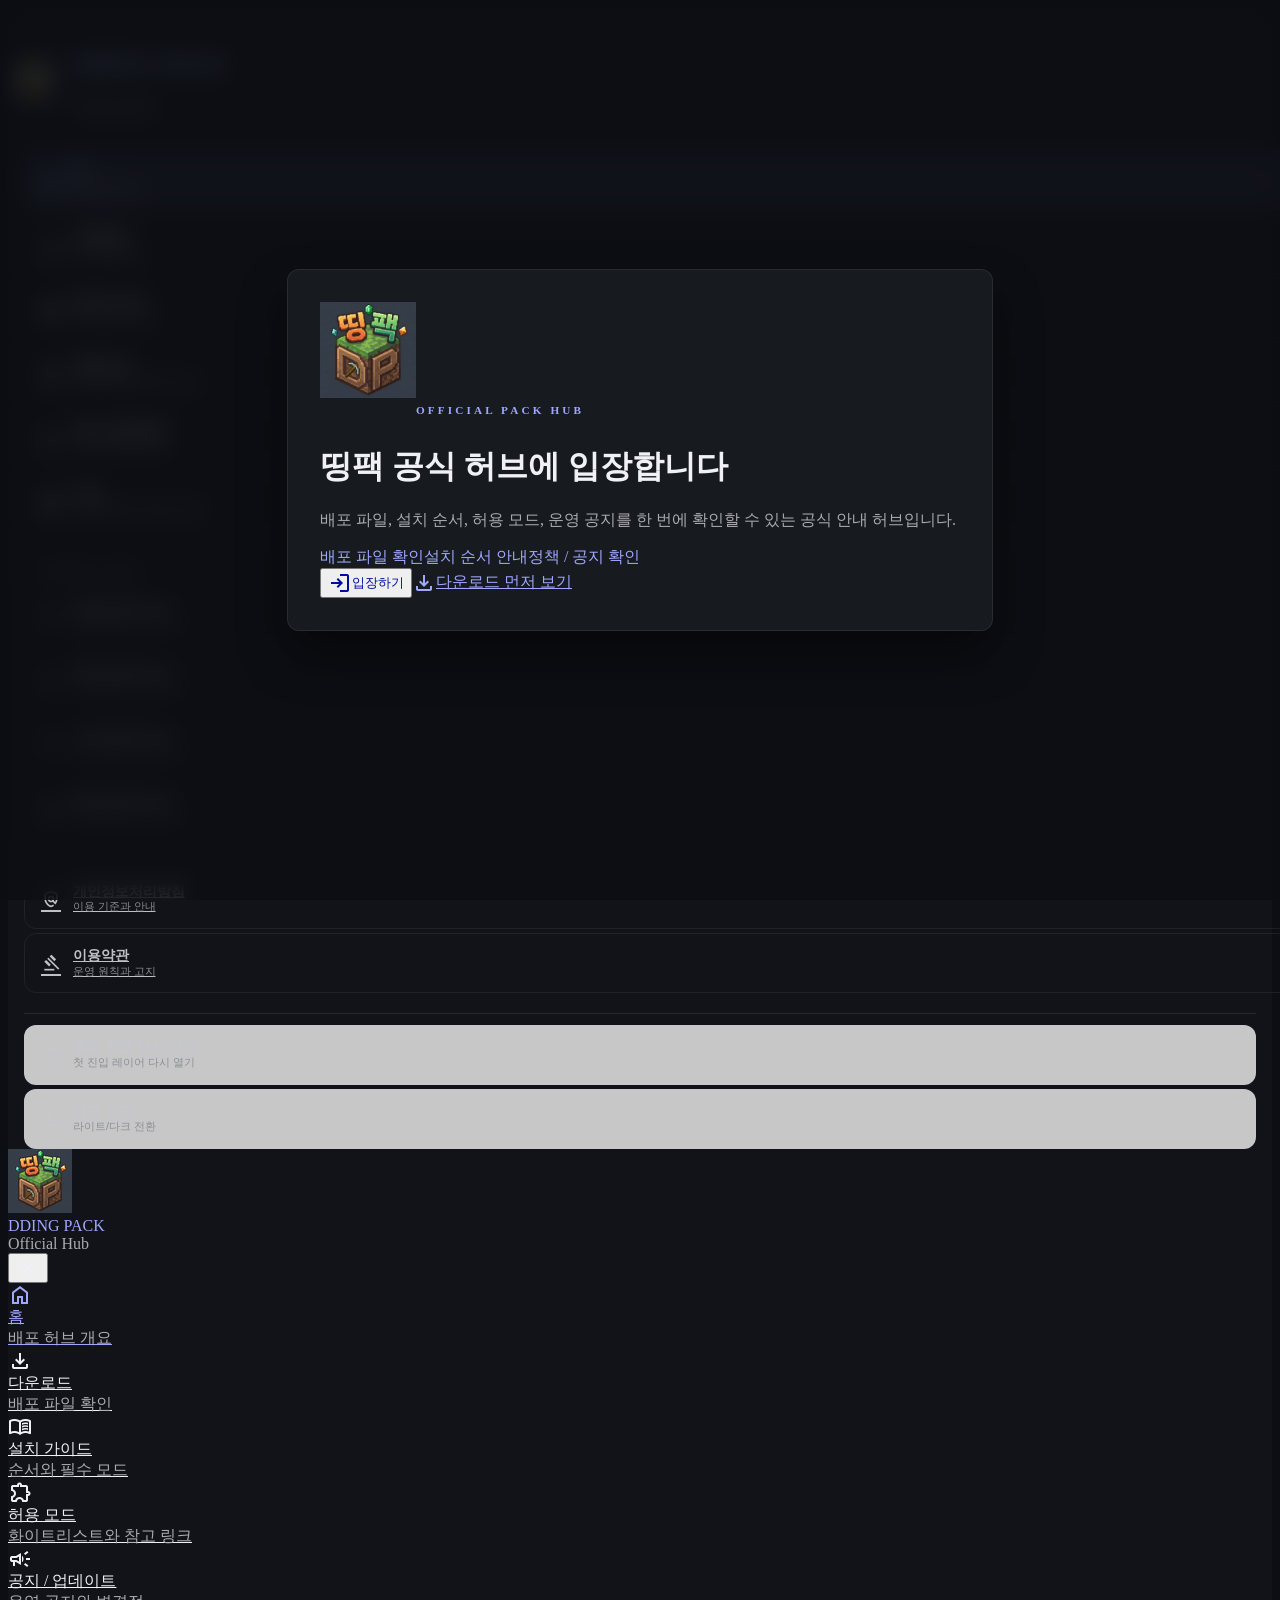
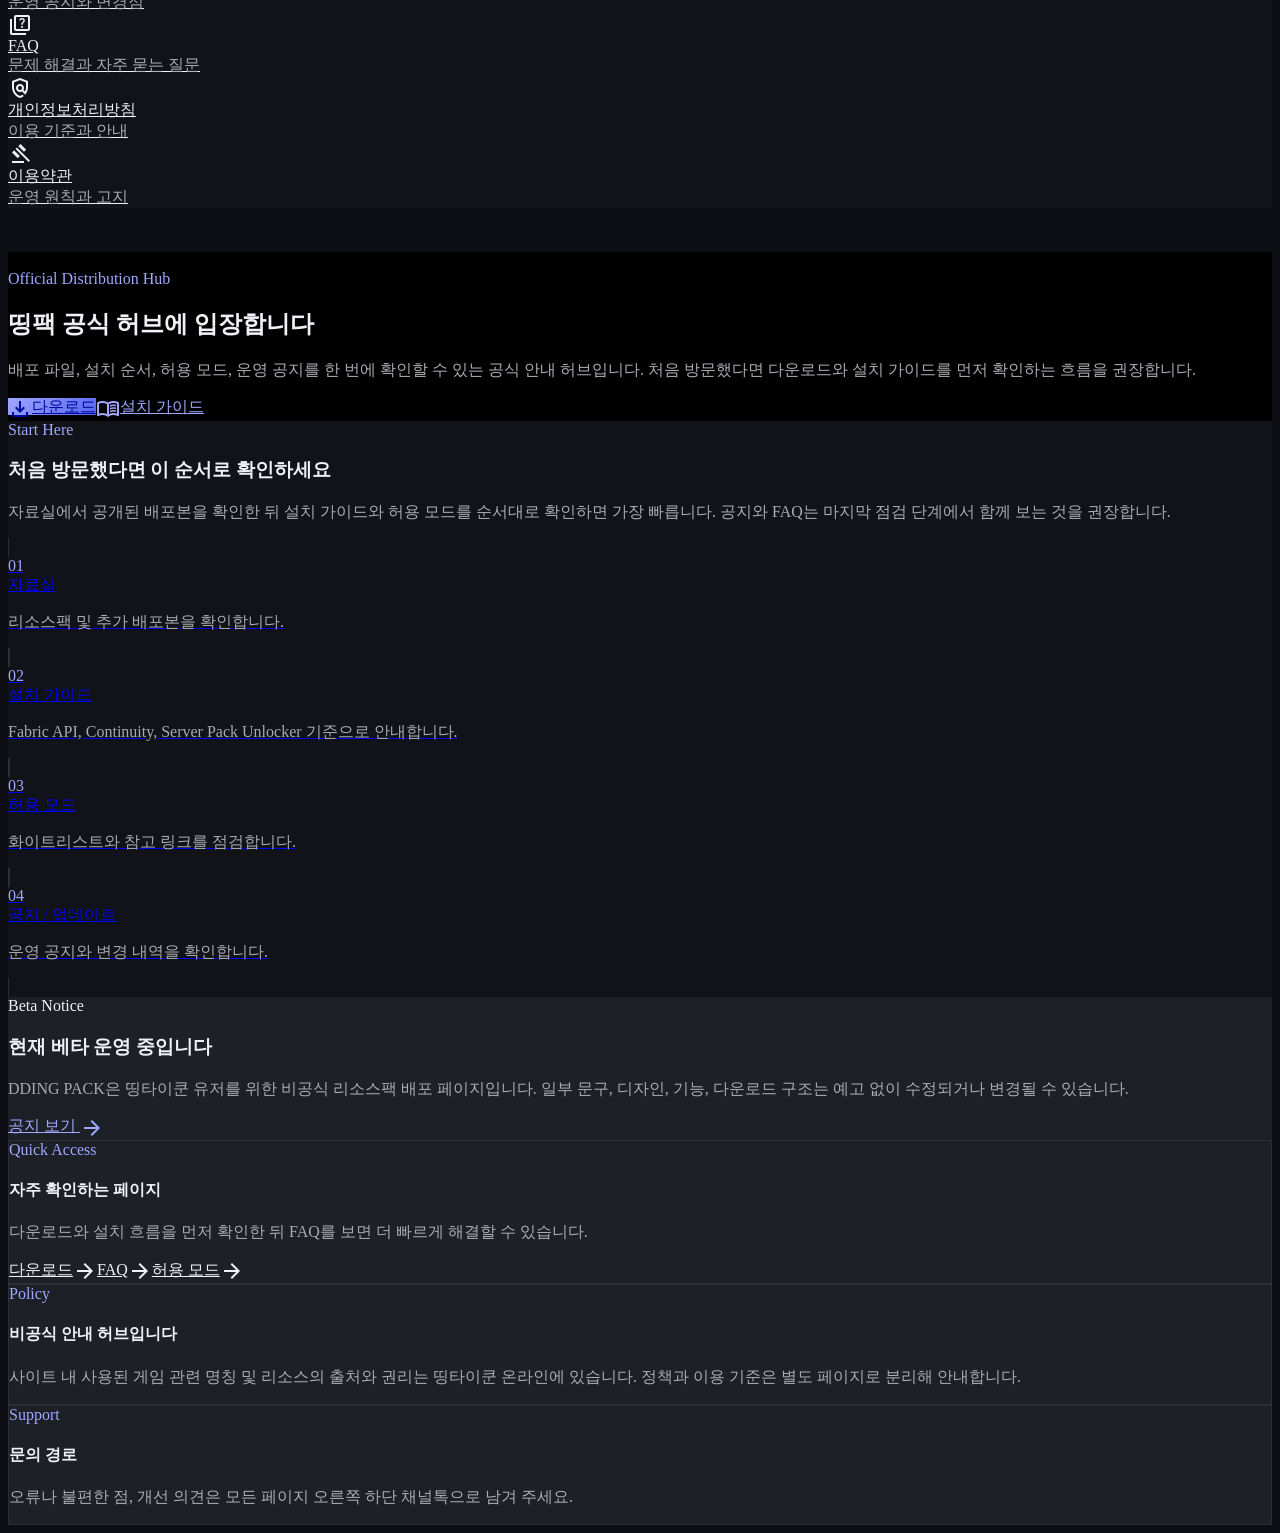
==== commit 4b2560f7: "Add files via upload" ====
--- a/index.html
+++ b/index.html
@@ -1,268 +1,53 @@
-<!doctype html>
-<html lang="ko">
-<head>
-  <meta charset="UTF-8" />
-  <meta name="viewport" content="width=device-width, initial-scale=1.0" />
-  <title>띵팩 배포 페이지 패치본</title>
-  <style>
-    :root {
-      --bg: #040812;
-      --panel: #151b28;
-      --panel2: #1a2130;
-      --line: rgba(255,255,255,0.08);
-      --line-strong: rgba(255,255,255,0.14);
-      --text: #f5f7ff;
-      --muted: #c3cade;
-      --subtle: #8d96ac;
-      --accent: #7987ff;
-      --accent2: #98a2ff;
-      --green: #7cf0a2;
-    }
-
-    * { box-sizing: border-box; }
-    body {
-      margin: 0;
-      font-family: Inter, Pretendard, system-ui, -apple-system, BlinkMacSystemFont, "Segoe UI", sans-serif;
-      background: radial-gradient(circle at top, rgba(78, 101, 255, 0.10), transparent 24%), var(--bg);
-      color: var(--text);
-    }
-    .wrap { max-width: 1220px; margin: 0 auto; padding: 40px 22px 60px; }
-    .section-title {
-      margin: 26px 0 16px;
-      color: #dfe4f7;
-      font-size: 14px;
-      letter-spacing: 0.42em;
-      font-weight: 800;
-    }
-    .grid-top {
-      display: grid;
-      grid-template-columns: minmax(0, 1.75fr) minmax(320px, 0.85fr);
-      gap: 24px;
-      align-items: stretch;
-    }
-    .card {
-      position: relative;
-      background: linear-gradient(180deg, rgba(255,255,255,0.03), rgba(255,255,255,0.02));
-      border: 1px solid var(--line);
-      border-radius: 10px;
-      overflow: hidden;
-      min-height: 298px;
-      box-shadow: inset 0 0 0 1px rgba(255,255,255,0.02);
-    }
-    .card::before {
-      content: "";
-      position: absolute;
-      inset: 0 auto 0 0;
-      width: 4px;
-      background: linear-gradient(180deg, #8d9cff, #5d72ff);
-    }
-    .card.optional::before {
-      background: linear-gradient(180deg, rgba(255,255,255,0.9), rgba(255,255,255,0.65));
-    }
-    .card-inner {
-      height: 100%;
-      padding: 34px 30px 30px;
-      display: flex;
-      justify-content: space-between;
-      gap: 20px;
-    }
-    .main-copy { max-width: 700px; }
-    .tag {
-      display: inline-flex;
-      align-items: center;
-      min-height: 30px;
-      padding: 0 14px;
-      border-radius: 999px;
-      background: rgba(121,135,255,0.14);
-      color: #cfd5ff;
-      font-size: 12px;
-      font-weight: 800;
-      letter-spacing: 0.10em;
-    }
-    .optional .tag {
-      background: rgba(255,255,255,0.12);
-      color: #ffffff;
-    }
-    h2 {
-      margin: 18px 0 18px;
-      font-size: 22px;
-      line-height: 1.35;
-      letter-spacing: -0.03em;
-    }
-    .desc {
-      color: var(--muted);
-      font-size: 15px;
-      line-height: 1.85;
-      max-width: 760px;
-      white-space: pre-line;
-    }
-    .meta {
-      min-width: 130px;
-      text-align: right;
-      padding-top: 4px;
-      color: #a2afff;
-      font-weight: 800;
-      font-size: 40px;
-      letter-spacing: -0.04em;
-    }
-    .meta small {
-      display: block;
-      margin-top: 8px;
-      color: #d4daf2;
-      font-size: 12px;
-      letter-spacing: 0.18em;
-      font-weight: 700;
-      opacity: 0.9;
-    }
-    .actions {
-      display: flex;
-      align-items: center;
-      gap: 16px;
-      margin-top: 28px;
-      flex-wrap: wrap;
-    }
-    .btn {
-      display: inline-flex;
-      align-items: center;
-      justify-content: center;
-      gap: 10px;
-      min-width: 144px;
-      height: 48px;
-      padding: 0 22px;
-      border-radius: 7px;
-      text-decoration: none;
-      font-weight: 800;
-      font-size: 15px;
-      border: 1px solid transparent;
-      transition: 0.16s ease;
-    }
-    .btn-primary {
-      color: #15247c;
-      background: linear-gradient(90deg, #a1a8ff, #6c77ff);
-      box-shadow: 0 8px 24px rgba(89, 104, 255, 0.20);
-    }
-    .btn-dark {
-      color: #ffffff;
-      background: rgba(0,0,0,0.34);
-      border-color: rgba(255,255,255,0.06);
-    }
-    .btn:hover { transform: translateY(-1px); }
-    .status {
-      display: inline-flex;
-      align-items: center;
-      gap: 10px;
-      color: #d7dff4;
-      font-size: 14px;
-      font-weight: 600;
-    }
-    .dot {
-      width: 10px;
-      height: 10px;
-      border-radius: 999px;
-      background: var(--green);
-      box-shadow: 0 0 0 3px rgba(124, 240, 162, 0.14);
-    }
-    .full-card {
-      margin-top: 36px;
-      min-height: 246px;
-    }
-    .optional .card-inner { flex-direction: column; justify-content: space-between; }
-    .optional h2 { margin-bottom: 12px; }
-    .optional .desc { max-width: 100%; }
-    .optional .meta {
-      position: absolute;
-      top: 34px;
-      right: 30px;
-      font-size: 28px;
-    }
-    .optional .actions { margin-top: 26px; }
-    .note {
-      margin-top: 18px;
-      color: var(--subtle);
-      font-size: 13px;
-      line-height: 1.7;
-    }
-    .link-disabled {
-      opacity: 0.65;
-      pointer-events: none;
-    }
-
-    @media (max-width: 980px) {
-      .grid-top { grid-template-columns: 1fr; }
-      .meta, .optional .meta {
-        position: static;
-        text-align: left;
-        font-size: 28px;
-      }
-      .card-inner { flex-direction: column; }
-    }
-
-    @media (max-width: 640px) {
-      .wrap { padding: 24px 14px 40px; }
-      .card-inner { padding: 24px 20px 22px; }
-      .actions { gap: 12px; }
-      .btn { width: 100%; }
-      h2 { font-size: 20px; }
-    }
-  </style>
-</head>
-<body>
-  <div class="wrap">
-    <div class="grid-top">
-      <section class="card primary">
-        <div class="card-inner">
-          <div class="main-copy">
-            <div class="tag">PRIMARY BUILD</div>
-            <h2>띵팩 리소스팩 v1.0</h2>
-            <div class="desc">기본 배포본입니다.
-모든 광물과 특수 광물에 발광 및 테두리가 적용됩니다.
-모드 미사용시 테두리만 적용 가능합니다.</div>
-            <div class="actions">
-              <a class="btn btn-primary" href="https://drive.google.com/uc?export=download&id=1TqtbRxPh3HnxL1F9RhPSuHM5MAjYMdBJ">↓ 다운로드</a>
-              <div class="status"><span class="dot"></span> 상태: Available</div>
-            </div>
-          </div>
-          <div class="meta">v1.0<small>STABLE RELEASE</small></div>
-        </div>
-      </section>
-
-      <section class="card optional">
-        <div class="card-inner">
-          <div>
-            <div class="tag">OPTIONAL</div>
-            <h2>띵타이쿤 특수광물 단일 발광 리소스팩</h2>
-            <div class="desc">기존 구버전 리소스팩입니다.
-특수광물 단일 발광 방식이 적용된 이전 배포본이며,
-기존 버전을 원하는 사용자를 위한 보관용 리소스팩입니다.</div>
-          </div>
-          <div class="meta">OLD<small>LEGACY BUILD</small></div>
-          <div>
-            <div class="actions">
-              <a class="btn btn-primary link-disabled" href="#">↓ 다운로드</a>
-            </div>
-            <div class="note">구버전 v1.0 원본 링크를 아직 받지 못해서, 이 버튼은 비활성화된 상태로 넣어뒀습니다.</div>
-          </div>
-        </div>
-      </section>
-    </div>
-
-    <div class="section-title">MODE</div>
-
-    <section class="card full-card">
-      <div class="card-inner">
-        <div class="main-copy">
-          <div class="tag">CLIENT MOD</div>
-          <h2>띵팩 타이머 모드</h2>
-          <div class="desc">곡나가와 광석 골렘의 쿨타임을 더 편하게 확인할 수 있도록 도와주는 클라이언트 전용 모드입니다.</div>
-          <div class="actions">
-            <a class="btn btn-primary" href="#">↓ 다운로드</a>
-            <a class="btn btn-dark" href="#">→ 설치 가이드</a>
-            <div class="status"><span class="dot"></span> 상태: Available</div>
-          </div>
-        </div>
-        <div class="meta">v1.0<small>DOWNLOAD READY</small></div>
-      </div>
-    </section>
-  </div>
-</body>
-</html>
+<!DOCTYPE html>
+<html class="dark" lang="ko"><head>
+<meta charset="utf-8"/>
+<meta content="width=device-width, initial-scale=1.0, viewport-fit=cover" name="viewport"/>
+<meta content="#0c0e13" name="theme-color"/>
+<link href="assets/branding/favicon-32.png" rel="icon" sizes="32x32" type="image/png"/>
+<link href="assets/branding/apple-touch-icon.png" rel="apple-touch-icon"/>
+<script src="https://cdn.tailwindcss.com?plugins=forms,container-queries"></script>
+<link href="https://fonts.googleapis.com" rel="preconnect"/>
+<link crossorigin="" href="https://fonts.gstatic.com" rel="preconnect"/>
+<link href="https://fonts.googleapis.com/css2?family=Inter:wght@300;400;500;600;700&amp;family=Manrope:wght@400;600;700;800&amp;display=swap" rel="stylesheet"/>
+<link href="https://fonts.googleapis.com/css2?family=Material+Symbols+Outlined:wght,FILL@100..700,0..1&amp;display=swap" rel="stylesheet"/>
+<script>
+  tailwind.config = {
+    darkMode: 'class',
+    theme: { extend: {
+      colors: {
+        "on-primary-container": "#00087d","on-surface-variant": "#aaabb1","on-surface": "#f0f0f7","tertiary-fixed-dim": "#87f09f",
+        "surface": "#0c0e13","on-secondary-fixed-variant": "#585c63","secondary": "#dfe2eb","primary-fixed": "#8e98ff",
+        "secondary-dim": "#d1d4dd","secondary-fixed-dim": "#d1d4dd","error": "#ff6e84","surface-container": "#171a1f",
+        "primary": "#9fa7ff","on-primary-fixed-variant": "#000b98","surface-bright": "#292c33","outline-variant": "#46484d",
+        "on-tertiary-container": "#00632e","secondary-fixed": "#dfe2eb","surface-container-low": "#111318","on-tertiary-fixed-variant": "#006e34",
+        "on-secondary-container": "#cdd0d9","tertiary": "#deffdf","error-dim": "#d73357","outline": "#74757b",
+        "surface-dim": "#0c0e13","surface-container-highest": "#23262c","inverse-primary": "#404dda","surface-container-high": "#1d2026",
+        "tertiary-fixed": "#95ffac","on-tertiary": "#006c33","background": "#0c0e13","error-container": "#a70138",
+        "on-error-container": "#ffb2b9","tertiary-dim": "#87f09f","on-error": "#490013","surface-variant": "#23262c",
+        "surface-tint": "#9fa7ff","on-tertiary-fixed": "#004e23","on-secondary-fixed": "#3b3f46","primary-container": "#8e98ff",
+        "inverse-on-surface": "#53555a","on-primary-fixed": "#000000","primary-fixed-dim": "#7d88ff","tertiary-container": "#95ffac",
+        "on-primary": "#000c9f","on-secondary": "#4e5259","secondary-container": "#43474e","primary-dim": "#5764f1",
+        "inverse-surface": "#f9f9ff","surface-container-lowest": "#000000","on-background": "#f0f0f7"
+      },
+      borderRadius: { DEFAULT: '0.125rem', lg: '0.25rem', xl: '0.5rem', full: '0.75rem' },
+      fontFamily: { headline: ['Manrope'], body: ['Inter'], label: ['Inter'] }
+    }}
+  }
+</script>
+<style>
+.material-symbols-outlined{font-variation-settings:'FILL' 0,'wght' 400,'GRAD' 0,'opsz' 24;vertical-align:middle}
+body{min-height:max(884px,100dvh)}
+.glass-panel{background:rgba(23,26,31,.6);backdrop-filter:blur(20px)}
+.ghost-border{border:1px solid rgba(70,72,77,.15)}
+.step-gradient{background:linear-gradient(135deg,#9fa7ff 0%,#5764f1 100%)}
+</style>
+<link href="assets/css/theme.css" rel="stylesheet"/>
+<title>홈 · DDING PACK</title><meta content="띵타이쿤 온라인 유저를 위한 띵팩 공식 배포 허브" name="description"/></head><body class="bg-background text-on-surface font-body selection:bg-primary/30 selection:text-primary"><div class="welcome-overlay"><div class="welcome-card"><img alt="띵팩 로고" src="assets/branding/logo-welcome.png"/><span class="eyebrow">Official Pack Hub</span><h1 class="font-headline text-4xl font-extrabold tracking-tighter mb-4">띵팩 공식 허브에 입장합니다</h1><p class="text-on-surface-variant text-sm leading-relaxed mb-6">배포 파일, 설치 순서, 허용 모드, 운영 공지를 한 번에 확인할 수 있는 공식 안내 허브입니다.</p><div class="flex flex-wrap gap-3 mb-6"><span class="px-3 py-2 bg-primary/10 text-primary rounded-full text-[10px] font-bold tracking-widest uppercase">배포 파일 확인</span><span class="px-3 py-2 bg-primary/10 text-primary rounded-full text-[10px] font-bold tracking-widest uppercase">설치 순서 안내</span><span class="px-3 py-2 bg-primary/10 text-primary rounded-full text-[10px] font-bold tracking-widest uppercase">정책 / 공지 확인</span></div><div class="flex flex-wrap gap-3"><button class="px-8 py-3 bg-gradient-to-r from-primary to-primary-dim text-on-primary font-bold rounded-md flex items-center gap-2" data-welcome-enter=""><span class="material-symbols-outlined text-sm">login</span>입장하기</button><a class="px-8 py-3 border border-outline-variant/20 text-primary font-bold rounded-md flex items-center gap-2" href="download.html"><span class="material-symbols-outlined text-sm">download</span>다운로드 먼저 보기</a></div></div></div><button class="menu-fab md:hidden" data-mobile-menu="" type="button"><span class="material-symbols-outlined">menu</span></button><aside class="site-sidebar hidden md:flex h-full w-72 fixed left-0 top-0 border-r border-outline-variant/15 bg-surface-container-low z-[60] flex-col gap-2 overflow-y-auto py-5">
+<div class="px-5 mb-5 pt-4"><div class="brand-wrap"><div class="brand-mark"><img alt="띵팩 로고" class="brand-mark-img" src="assets/branding/logo-sidebar.png"/></div><div><h2 class="font-headline font-extrabold text-primary text-2xl tracking-tighter uppercase">DDING PACK</h2><p class="text-[10px] text-on-surface-variant tracking-[0.3em] font-medium mt-1 uppercase">Official Hub</p></div></div></div>
+<nav class="site-nav"><a class="nav-item is-current" href="index.html"><span class="material-symbols-outlined">home</span><div class="flex-1 min-w-0"><div class="font-medium text-sm tracking-wide">홈</div><div class="text-[11px] text-on-surface-variant leading-relaxed">배포 허브 개요</div></div></a><a class="nav-item" href="download.html"><span class="material-symbols-outlined">download</span><div class="flex-1 min-w-0"><div class="font-medium text-sm tracking-wide">다운로드</div><div class="text-[11px] text-on-surface-variant leading-relaxed">배포 파일 확인</div></div></a><a class="nav-item" href="install-guide.html"><span class="material-symbols-outlined">menu_book</span><div class="flex-1 min-w-0"><div class="font-medium text-sm tracking-wide">설치 가이드</div><div class="text-[11px] text-on-surface-variant leading-relaxed">순서와 필수 모드</div></div></a><a class="nav-item" href="allowed-mods.html"><span class="material-symbols-outlined">extension</span><div class="flex-1 min-w-0"><div class="font-medium text-sm tracking-wide">허용 모드</div><div class="text-[11px] text-on-surface-variant leading-relaxed">화이트리스트와 참고 링크</div></div></a><a class="nav-item" href="notice.html"><span class="material-symbols-outlined">campaign</span><div class="flex-1 min-w-0"><div class="font-medium text-sm tracking-wide">공지 / 업데이트</div><div class="text-[11px] text-on-surface-variant leading-relaxed">운영 공지와 변경점</div></div></a><a class="nav-item" href="faq.html"><span class="material-symbols-outlined">quiz</span><div class="flex-1 min-w-0"><div class="font-medium text-sm tracking-wide">FAQ</div><div class="text-[11px] text-on-surface-variant leading-relaxed">문제 해결과 자주 묻는 질문</div></div></a><div class="nav-divider"></div><div class="nav-section-label"><div class="text-[10px] uppercase tracking-[0.25em] text-on-surface-variant font-bold">Coming Soon</div></div><div class="nav-item is-soon"><span class="material-symbols-outlined text-on-surface-variant">diamond</span><div class="flex-1 min-w-0"><div class="flex items-center gap-2"><span class="font-medium text-sm tracking-wide text-on-secondary-container">채광 전문가</span><span class="px-2 py-0.5 rounded-full bg-secondary-container text-on-secondary-container text-[10px] font-bold tracking-widest uppercase">Soon</span></div><div class="text-[11px] text-on-surface-variant leading-relaxed">광물 특화 허브 준비 중</div></div></div><div class="nav-item is-soon"><span class="material-symbols-outlined text-on-surface-variant">potted_plant</span><div class="flex-1 min-w-0"><div class="flex items-center gap-2"><span class="font-medium text-sm tracking-wide text-on-secondary-container">재배 전문가</span><span class="px-2 py-0.5 rounded-full bg-secondary-container text-on-secondary-container text-[10px] font-bold tracking-widest uppercase">Soon</span></div><div class="text-[11px] text-on-surface-variant leading-relaxed">작물 특화 허브 준비 중</div></div></div><div class="nav-item is-soon"><span class="material-symbols-outlined text-on-surface-variant">sports_martial_arts</span><div class="flex-1 min-w-0"><div class="flex items-center gap-2"><span class="font-medium text-sm tracking-wide text-on-secondary-container">사냥 전문가</span><span class="px-2 py-0.5 rounded-full bg-secondary-container text-on-secondary-container text-[10px] font-bold tracking-widest uppercase">Soon</span></div><div class="text-[11px] text-on-surface-variant leading-relaxed">전투 특화 허브 준비 중</div></div></div><div class="nav-item is-soon"><span class="material-symbols-outlined text-on-surface-variant">sailing</span><div class="flex-1 min-w-0"><div class="flex items-center gap-2"><span class="font-medium text-sm tracking-wide text-on-secondary-container">해양 전문가</span><span class="px-2 py-0.5 rounded-full bg-secondary-container text-on-secondary-container text-[10px] font-bold tracking-widest uppercase">Soon</span></div><div class="text-[11px] text-on-surface-variant leading-relaxed">해양 특화 허브 준비 중</div></div></div><div class="nav-divider"></div><a class="nav-item is-policy" href="privacy.html"><span class="material-symbols-outlined">policy</span><div class="flex-1 min-w-0"><div class="font-medium text-sm tracking-wide">개인정보처리방침</div><div class="text-[11px] text-on-surface-variant leading-relaxed">이용 기준과 안내</div></div></a><a class="nav-item is-policy" href="terms.html"><span class="material-symbols-outlined">gavel</span><div class="flex-1 min-w-0"><div class="font-medium text-sm tracking-wide">이용약관</div><div class="text-[11px] text-on-surface-variant leading-relaxed">운영 원칙과 고지</div></div></a><div class="nav-utilities"><button class="nav-item utility-item" data-reopen-welcome=""><span class="material-symbols-outlined">replay</span><div><div class="font-medium text-sm tracking-wide">웰컴 화면 다시 보기</div><div class="text-[11px] text-on-surface-variant">첫 진입 레이어 다시 열기</div></div></button><button class="nav-item utility-item" data-theme-toggle=""><span class="material-symbols-outlined" data-theme-icon="">dark_mode</span><div><div class="font-medium text-sm tracking-wide" data-theme-label="">다크 모드</div><div class="text-[11px] text-on-surface-variant">라이트/다크 전환</div></div></button></div></nav></aside>
+<div class="mobile-drawer fixed inset-0 z-[70] hidden" data-mobile-drawer=""><div class="absolute inset-0 bg-black/50" data-mobile-close=""></div><div class="absolute inset-y-0 left-0 w-[min(88vw,320px)] bg-surface-container-low border-r border-outline-variant/15 p-6 overflow-y-auto"><div class="flex items-center justify-between pt-4 mb-8"><div class="flex items-center gap-3"><img alt="" class="w-10 h-10 rounded-lg" src="assets/branding/logo-slot.png"/><div><div class="font-headline font-extrabold tracking-tighter text-primary uppercase">DDING PACK</div><div class="text-[10px] uppercase tracking-[0.25em] text-on-surface-variant">Official Hub</div></div></div><button class="text-on-surface" data-mobile-close=""><span class="material-symbols-outlined">close</span></button></div><nav class="flex flex-col gap-2"><a class="flex items-center gap-3 px-4 py-3 bg-primary/10 text-primary border-l-4 border-primary font-bold translate-x-1 duration-200" href="index.html"><span class="material-symbols-outlined">home</span><div class="flex-1 min-w-0"><div class="font-medium text-sm tracking-wide">홈</div><div class="text-[11px] text-on-surface-variant leading-relaxed">배포 허브 개요</div></div></a><a class="flex items-center gap-3 px-4 py-3 text-on-secondary-container opacity-70 hover:bg-surface-container hover:opacity-100 transition-all group" href="download.html"><span class="material-symbols-outlined">download</span><div class="flex-1 min-w-0"><div class="font-medium text-sm tracking-wide">다운로드</div><div class="text-[11px] text-on-surface-variant leading-relaxed">배포 파일 확인</div></div></a><a class="flex items-center gap-3 px-4 py-3 text-on-secondary-container opacity-70 hover:bg-surface-container hover:opacity-100 transition-all group" href="install-guide.html"><span class="material-symbols-outlined">menu_book</span><div class="flex-1 min-w-0"><div class="font-medium text-sm tracking-wide">설치 가이드</div><div class="text-[11px] text-on-surface-variant leading-relaxed">순서와 필수 모드</div></div></a><a class="flex items-center gap-3 px-4 py-3 text-on-secondary-container opacity-70 hover:bg-surface-container hover:opacity-100 transition-all group" href="allowed-mods.html"><span class="material-symbols-outlined">extension</span><div class="flex-1 min-w-0"><div class="font-medium text-sm tracking-wide">허용 모드</div><div class="text-[11px] text-on-surface-variant leading-relaxed">화이트리스트와 참고 링크</div></div></a><a class="flex items-center gap-3 px-4 py-3 text-on-secondary-container opacity-70 hover:bg-surface-container hover:opacity-100 transition-all group" href="notice.html"><span class="material-symbols-outlined">campaign</span><div class="flex-1 min-w-0"><div class="font-medium text-sm tracking-wide">공지 / 업데이트</div><div class="text-[11px] text-on-surface-variant leading-relaxed">운영 공지와 변경점</div></div></a><a class="flex items-center gap-3 px-4 py-3 text-on-secondary-container opacity-70 hover:bg-surface-container hover:opacity-100 transition-all group" href="faq.html"><span class="material-symbols-outlined">quiz</span><div class="flex-1 min-w-0"><div class="font-medium text-sm tracking-wide">FAQ</div><div class="text-[11px] text-on-surface-variant leading-relaxed">문제 해결과 자주 묻는 질문</div></div></a><a class="flex items-center gap-3 px-4 py-3 text-on-secondary-container opacity-70 hover:bg-surface-container hover:opacity-100 transition-all group" href="privacy.html"><span class="material-symbols-outlined">policy</span><div class="flex-1 min-w-0"><div class="font-medium text-sm tracking-wide">개인정보처리방침</div><div class="text-[11px] text-on-surface-variant leading-relaxed">이용 기준과 안내</div></div></a><a class="flex items-center gap-3 px-4 py-3 text-on-secondary-container opacity-70 hover:bg-surface-container hover:opacity-100 transition-all group" href="terms.html"><span class="material-symbols-outlined">gavel</span><div class="flex-1 min-w-0"><div class="font-medium text-sm tracking-wide">이용약관</div><div class="text-[11px] text-on-surface-variant leading-relaxed">운영 원칙과 고지</div></div></a></nav></div></div><main class="md:pl-72 min-h-screen"><div class="pt-8 px-6 md:px-12 pb-20 max-w-7xl mx-auto">
+<section class="relative rounded-xl overflow-hidden mb-16 h-[500px] flex items-center bg-surface-container-lowest">
+<div class="absolute inset-0 z-0 opacity-40"><img alt="" class="w-full h-full object-cover grayscale" src="https://lh3.googleusercontent.com/aida-public/[base64]"/><div class="absolute inset-0 bg-gradient-to-r from-background via-background/70 to-transparent"></div></div>
+<div class="relative z-10 p-8 md:p-16 max-w-3xl"><div class="flex items-center gap-3 mb-6"><span class="h-[2px] w-12 bg-primary"></span><span class="font-label text-xs font-bold text-primary tracking-[0.4em] uppercase">Official Distribution Hub</span></div><h1 class="font-headline text-4xl md:text-6xl font-extrabold text-on-surface tracking-tighter mb-6">띵팩 공식 허브에 입장합니다</h1><p class="text-on-surface-variant text-lg leading-relaxed mb-8">배포 파일, 설치 순서, 허용 모드, 운영 공지를 한 번에 확인할 수 있는 공식 안내 허브입니다. 처음 방문했다면 다운로드와 설치 가이드를 먼저 확인하는 흐름을 권장합니다.</p><div class="flex flex-wrap gap-4"><a class="px-8 py-4 step-gradient text-on-primary font-bold rounded-md flex items-center gap-2 shadow-[0_8px_16px_rgba(159,167,255,0.2)] hover:scale-[1.02] active:scale-95 transition-all" href="download.html"><span class="material-symbols-outlined text-sm">download</span>다운로드</a><a class="px-8 py-4 border border-outline-variant/20 text-primary font-bold rounded-md flex items-center gap-2 hover:border-primary/50 transition-all" href="install-guide.html"><span class="material-symbols-outlined text-sm">menu_book</span>설치 가이드</a></div></div></section>
+<div class="grid grid-cols-1 md:grid-cols-12 gap-6 mb-16"><div class="md:col-span-8 bg-surface-container-low rounded-xl border border-outline-variant/15 overflow-hidden relative"><div class="absolute top-0 left-0 w-1 h-full bg-primary"></div><div class="p-8"><span class="px-3 py-1 bg-primary/10 text-primary rounded-full text-[10px] font-bold tracking-widest uppercase mb-4 inline-block">Start Here</span><h3 class="text-3xl font-headline font-bold tracking-tighter mb-4">처음 방문했다면 이 순서로 확인하세요</h3><p class="text-on-surface-variant text-sm leading-relaxed max-w-2xl mb-8">자료실에서 공개된 배포본을 확인한 뒤 설치 가이드와 허용 모드를 순서대로 확인하면 가장 빠릅니다. 공지와 FAQ는 마지막 점검 단계에서 함께 보는 것을 권장합니다.</p><div class="grid sm:grid-cols-2 gap-4"><a class="bg-surface-container-high p-5 rounded-lg ghost-border hover:border-primary/30 transition-colors" href="download.html"><div class="text-primary text-[10px] uppercase tracking-[0.2em] mb-2">01</div><div class="font-headline text-xl font-bold mb-1">자료실</div><p class="text-on-surface-variant text-sm">리소스팩 및 추가 배포본을 확인합니다.</p></a><a class="bg-surface-container-high p-5 rounded-lg ghost-border hover:border-primary/30 transition-colors" href="install-guide.html"><div class="text-primary text-[10px] uppercase tracking-[0.2em] mb-2">02</div><div class="font-headline text-xl font-bold mb-1">설치 가이드</div><p class="text-on-surface-variant text-sm">Fabric API, Continuity, Server Pack Unlocker 기준으로 안내합니다.</p></a><a class="bg-surface-container-high p-5 rounded-lg ghost-border hover:border-primary/30 transition-colors" href="allowed-mods.html"><div class="text-primary text-[10px] uppercase tracking-[0.2em] mb-2">03</div><div class="font-headline text-xl font-bold mb-1">허용 모드</div><p class="text-on-surface-variant text-sm">화이트리스트와 참고 링크를 점검합니다.</p></a><a class="bg-surface-container-high p-5 rounded-lg ghost-border hover:border-primary/30 transition-colors" href="notice.html"><div class="text-primary text-[10px] uppercase tracking-[0.2em] mb-2">04</div><div class="font-headline text-xl font-bold mb-1">공지 / 업데이트</div><p class="text-on-surface-variant text-sm">운영 공지와 변경 내역을 확인합니다.</p></a></div></div></div><div class="md:col-span-4 bg-surface-container-high rounded-xl border border-outline-variant/15 p-8"><span class="px-3 py-1 bg-tertiary/10 text-tertiary-fixed-dim rounded-full text-[10px] font-bold tracking-widest uppercase mb-4 inline-block">Beta Notice</span><h3 class="text-xl font-headline font-bold mb-3">현재 베타 운영 중입니다</h3><p class="text-on-surface-variant text-sm leading-relaxed mb-6">DDING PACK은 띵타이쿤 유저를 위한 비공식 리소스팩 배포 페이지입니다. 일부 문구, 디자인, 기능, 다운로드 구조는 예고 없이 수정되거나 변경될 수 있습니다.</p><a class="text-xs font-bold text-primary flex items-center gap-1 uppercase tracking-widest" href="notice-beta-open.html">공지 보기 <span class="material-symbols-outlined text-xs">arrow_forward</span></a></div></div>
+<div class="grid grid-cols-1 md:grid-cols-3 gap-6"><div class="bg-surface-container-high rounded-xl p-6 ghost-border"><div class="text-[10px] tracking-[0.25em] uppercase text-primary mb-3 font-bold">Quick Access</div><h4 class="font-headline text-2xl font-bold mb-3">자주 확인하는 페이지</h4><p class="text-sm text-on-surface-variant mb-6">다운로드와 설치 흐름을 먼저 확인한 뒤 FAQ를 보면 더 빠르게 해결할 수 있습니다.</p><div class="space-y-3"><a class="flex items-center justify-between text-sm text-on-surface hover:text-primary" href="download.html"><span>다운로드</span><span class="material-symbols-outlined text-sm">arrow_forward</span></a><a class="flex items-center justify-between text-sm text-on-surface hover:text-primary" href="faq.html"><span>FAQ</span><span class="material-symbols-outlined text-sm">arrow_forward</span></a><a class="flex items-center justify-between text-sm text-on-surface hover:text-primary" href="allowed-mods.html"><span>허용 모드</span><span class="material-symbols-outlined text-sm">arrow_forward</span></a></div></div><div class="bg-surface-container-high rounded-xl p-6 ghost-border"><div class="text-[10px] tracking-[0.25em] uppercase text-primary mb-3 font-bold">Policy</div><h4 class="font-headline text-2xl font-bold mb-3">비공식 안내 허브입니다</h4><p class="text-sm text-on-surface-variant">사이트 내 사용된 게임 관련 명칭 및 리소스의 출처와 권리는 띵타이쿤 온라인에 있습니다. 정책과 이용 기준은 별도 페이지로 분리해 안내합니다.</p></div><div class="bg-surface-container-high rounded-xl p-6 ghost-border"><div class="text-[10px] tracking-[0.25em] uppercase text-primary mb-3 font-bold">Support</div><h4 class="font-headline text-2xl font-bold mb-3">문의 경로</h4><p class="text-sm text-on-surface-variant">오류나 불편한 점, 개선 의견은 모든 페이지 오른쪽 하단 채널톡으로 남겨 주세요.</p></div></div></div></main><script src="assets/js/site.js"></script></body></html>
--- a/assets/css/theme.css
+++ b/assets/css/theme.css
@@ -0,0 +1,253 @@
+
+.site-sidebar{scrollbar-width:thin;scrollbar-color:#46484d transparent}
+.site-sidebar::-webkit-scrollbar{width:4px}
+.site-sidebar::-webkit-scrollbar-thumb{background:#46484d;border-radius:999px}
+.mobile-drawer.show{display:block}
+.welcome-overlay{position:fixed;inset:0;z-index:90;display:none;align-items:center;justify-content:center;background:rgba(12,14,19,.78);backdrop-filter:blur(12px);padding:24px}
+.welcome-overlay.show{display:flex}
+.welcome-card{width:min(640px,100%);background:#171a1f;border:1px solid rgba(70,72,77,.15);border-radius:.75rem;padding:2rem;box-shadow:0 24px 48px rgba(0,0,0,.45);text-align:left}
+.welcome-card img{width:96px;height:96px;object-fit:contain;margin-bottom:1rem}
+.welcome-card .eyebrow{display:inline-block;margin-bottom:.5rem;color:#9fa7ff;font-size:.7rem;font-weight:700;letter-spacing:.28em;text-transform:uppercase}
+@media (max-width: 767px){
+  .site-sidebar{display:none!important}
+  main{padding-left:0!important}
+  header{left:0!important}
+}
+
+
+:root {
+  --bg-background:#0c0e13;
+  --bg-surface:#171a1f;
+  --bg-surface-low:#111318;
+  --bg-surface-high:#1d2026;
+  --bg-surface-lowest:#000000;
+  --text-main:#f0f0f7;
+  --text-soft:#aaabb1;
+  --text-muted:#74757b;
+  --primary-color:#9fa7ff;
+  --primary-dim-color:#5764f1;
+  --primary-ink:#000c9f;
+  --secondary-surface:#43474e;
+  --border-color:#46484d;
+  --glass-bg:rgba(23,26,31,.6);
+  --overlay-bg:rgba(12,14,19,.78);
+}
+html:not(.dark){
+  --bg-background:#f6f7fb;
+  --bg-surface:#ffffff;
+  --bg-surface-low:#eef2f8;
+  --bg-surface-high:#f8faff;
+  --bg-surface-lowest:#e9edf5;
+  --text-main:#151821;
+  --text-soft:#596173;
+  --text-muted:#7a8397;
+  --primary-color:#5d68f4;
+  --primary-dim-color:#4451df;
+  --primary-ink:#ffffff;
+  --secondary-surface:#dde3f0;
+  --border-color:#d9deea;
+  --glass-bg:rgba(255,255,255,.82);
+  --overlay-bg:rgba(246,247,251,.86);
+}
+body{background:var(--bg-background)!important;color:var(--text-main)!important;}
+.bg-background,.bg-surface,.bg-surface-dim{background-color:var(--bg-background)!important;}
+.bg-surface-container,.bg-surface-container-low,.bg-surface-container-high,.bg-surface-container-highest,.bg-surface-container-lowest,.bg-surface-container-bright,.bg-surface-container-lowest\/40,.bg-surface-container-high\/90{background-color:var(--bg-surface)!important;}
+.bg-surface-container-low{background-color:var(--bg-surface-low)!important;}
+.bg-surface-container-high,.bg-surface-container-high\/90{background-color:var(--bg-surface-high)!important;}
+.bg-surface-container-lowest,.bg-surface-container-lowest\/40{background-color:var(--bg-surface-lowest)!important;}
+.bg-secondary-container{background-color:var(--secondary-surface)!important;}
+.text-on-surface,.text-on-background,.text-secondary,.text-on-secondary-container{color:var(--text-main)!important;}
+.text-on-surface-variant,.text-outline,.text-on-surface-variant\/80{color:var(--text-soft)!important;}
+.text-outline-variant{color:var(--text-muted)!important;}
+.text-primary,.text-primary-fixed,.text-primary-fixed-dim,.text-surface-tint{color:var(--primary-color)!important;}
+.text-on-primary{color:var(--primary-ink)!important;}
+.border-outline-variant\/10,.border-outline-variant\/15,.border-outline-variant\/20,.border-outline-variant,.ghost-border,.site-sidebar,.site-sidebar nav>div,.site-sidebar nav>a{border-color:color-mix(in srgb, var(--border-color) 38%, transparent)!important;}
+.ghost-border{border:1px solid color-mix(in srgb, var(--border-color) 38%, transparent)!important;}
+.glass-panel{background:var(--glass-bg)!important;backdrop-filter:blur(20px)}
+.welcome-overlay{background:var(--overlay-bg)!important;}
+.welcome-card{background:var(--bg-surface)!important;border-color:color-mix(in srgb, var(--border-color) 38%, transparent)!important;color:var(--text-main)!important;}
+.step-gradient{background:linear-gradient(135deg,var(--primary-color) 0%,var(--primary-dim-color) 100%)!important;}
+.site-sidebar{background:var(--bg-surface-low)!important;border-color:color-mix(in srgb, var(--border-color) 38%, transparent)!important;}
+.site-sidebar nav a:hover,.site-sidebar nav button:hover{background:var(--bg-surface)!important;opacity:1!important}
+.site-sidebar nav .bg-primary\/10{background:color-mix(in srgb, var(--primary-color) 12%, transparent)!important;}
+.site-sidebar nav .border-primary{border-color:var(--primary-color)!important;}
+.menu-fab,.assist-fab{
+  position:fixed;z-index:55;top:calc(14px + env(safe-area-inset-top));display:inline-flex;align-items:center;justify-content:center;gap:8px;
+  min-height:42px;padding:0 14px;border-radius:999px;border:1px solid color-mix(in srgb, var(--border-color) 38%, transparent);background:color-mix(in srgb, var(--bg-surface) 88%, transparent);backdrop-filter:blur(18px);color:var(--text-main);box-shadow:0 10px 28px rgba(0,0,0,.18);
+}
+.menu-fab{left:14px;width:42px;padding:0;}
+.assist-fab{right:14px;}
+.assist-fab-label{font-size:12px;font-weight:700;letter-spacing:.04em;text-transform:uppercase;color:var(--primary-color);}
+@media (min-width:768px){.menu-fab{display:none!important;}.assist-fab{right:24px;top:24px;}}
+@media (max-width:767px){.assist-fab-label{display:none;}.assist-fab{padding:0;width:42px;}}
+.site-sidebar .brand-wrap{display:flex;align-items:center;gap:12px}
+.image-preview-card{cursor:zoom-in;transition:border-color .2s ease, transform .2s ease, background-color .2s ease}
+.image-preview-card:hover{border-color:color-mix(in srgb, var(--primary-color) 32%, transparent)!important;transform:translateY(-1px)}
+.image-preview-modal{position:fixed;inset:0;z-index:95;display:none;align-items:center;justify-content:center;padding:24px;background:rgba(6,8,12,.82);backdrop-filter:blur(10px)}
+.image-preview-modal.show{display:flex}
+.image-preview-dialog{width:min(1100px,100%);max-height:calc(100dvh - 48px);background:var(--bg-surface);border:1px solid color-mix(in srgb, var(--border-color) 38%, transparent);border-radius:16px;padding:18px;box-shadow:0 24px 64px rgba(0,0,0,.38)}
+.image-preview-dialog img{display:block;width:100%;height:auto;max-height:calc(100dvh - 160px);object-fit:contain;border-radius:12px;background:var(--bg-surface-lowest)}
+.image-preview-head{display:flex;align-items:center;justify-content:space-between;gap:12px;margin-bottom:12px}
+.image-preview-close{width:40px;height:40px;border-radius:999px;border:1px solid color-mix(in srgb, var(--border-color) 38%, transparent);display:grid;place-items:center;color:var(--text-main);background:var(--bg-surface-high)}
+@media (max-width:767px){
+  .site-sidebar{width:min(88vw,320px)!important;padding-top:calc(18px + env(safe-area-inset-top));}
+  main{padding-left:0!important}
+}
+
+
+/* Final bugfix cleanup v2 */
+header.fixed.top-0{display:none!important;}
+body{overflow-x:hidden;}
+main{position:relative;}
+main>div:first-child{padding-top:2.25rem!important;}
+@media (min-width:768px){
+  main>div:first-child{padding-top:2.75rem!important;}
+}
+.site-sidebar{
+  padding-top:1.25rem!important;
+  gap:.25rem!important;
+}
+.site-sidebar .brand-wrap,
+.site-sidebar > div:first-child{
+  margin-bottom:1.1rem!important;
+  padding-top:.1rem!important;
+}
+.site-sidebar img[alt="띵팩 로고"]{flex:0 0 auto}
+.site-nav{display:flex;flex-direction:column;gap:.25rem;padding:0 1rem}
+.nav-section-label{
+  padding:0.4rem 1rem 0.35rem;
+  font-size:10px;
+  text-transform:uppercase;
+  letter-spacing:.25em;
+  color:var(--text-soft)!important;
+  font-weight:700;
+}
+.nav-divider{
+  height:1px;
+  margin:.65rem 1rem;
+  background:color-mix(in srgb, var(--border-color) 24%, transparent);
+}
+.nav-item{
+  display:flex;
+  align-items:center;
+  gap:.75rem;
+  width:100%;
+  padding:.8rem 1rem;
+  color:var(--text-main)!important;
+  opacity:.78;
+  border-radius:.75rem;
+  border:1px solid transparent;
+  transition:background-color .18s ease,border-color .18s ease,opacity .18s ease,transform .18s ease;
+}
+.nav-item:hover{opacity:1;background:var(--bg-surface);border-color:color-mix(in srgb, var(--border-color) 24%, transparent);}
+.nav-item .material-symbols-outlined{font-size:20px;line-height:1;display:block;flex:0 0 20px;text-align:center;color:inherit}
+.nav-item>div{min-width:0;flex:1}
+.nav-item>div>div:first-child{font-size:0.9rem;font-weight:600;line-height:1.15;color:var(--text-main)!important}
+.nav-item>div>div:last-child{font-size:11px;line-height:1.45;color:var(--text-soft)!important}
+.nav-item.is-current{
+  opacity:1;
+  background:color-mix(in srgb, var(--primary-color) 12%, transparent);
+  border-left:4px solid var(--primary-color);
+  padding-left:calc(1rem - 4px);
+  color:var(--primary-color)!important;
+}
+.nav-item.is-current>div>div:first-child{color:var(--primary-color)!important}
+.nav-item.is-soon{
+  opacity:.68;
+  background:transparent;
+  border:1px solid transparent;
+}
+.nav-item.is-soon:hover{background:var(--bg-surface);border-color:color-mix(in srgb, var(--border-color) 20%, transparent);}
+.nav-item.is-soon .material-symbols-outlined{color:var(--text-soft)!important}
+.nav-item.is-soon span.inline-flex,
+.nav-item.is-soon span.px-2{margin-left:auto}
+.nav-item.is-soon span[class*="rounded-full"]{
+  background:var(--secondary-surface)!important;
+  color:var(--text-main)!important;
+  font-size:10px!important;
+  letter-spacing:.14em!important;
+}
+.nav-utilities{
+  margin-top:1rem;
+  padding-top:.65rem;
+  border-top:1px solid color-mix(in srgb, var(--border-color) 24%, transparent);
+  display:flex;
+  flex-direction:column;
+  gap:.25rem;
+}
+.utility-item{
+  justify-content:flex-start!important;
+  text-align:left!important;
+  opacity:.82;
+}
+.utility-item .material-symbols-outlined,
+.nav-item .material-symbols-outlined{width:20px;height:20px;display:grid;place-items:center}
+.menu-fab,.assist-fab{top:calc(12px + env(safe-area-inset-top));}
+.assist-fab{right:18px;z-index:58}
+@media (min-width:768px){
+  .assist-fab{top:18px;right:24px}
+}
+.mobile-drawer .site-nav{padding:0 1rem}
+.mobile-drawer .nav-item,
+.mobile-drawer .utility-item{padding:.85rem 1rem}
+.welcome-overlay{z-index:120}
+.image-preview-card img,
+[data-preview-image] img{
+  object-fit:contain!important;
+  filter:none!important;
+  opacity:1!important;
+}
+.image-preview-card .absolute.inset-0,
+[data-preview-image] .absolute.inset-0{
+  background:none!important;
+}
+.allowed-mods-page main>div:first-child{
+  max-width:72rem!important;
+  margin-left:auto!important;
+  margin-right:auto!important;
+  padding-left:1.5rem!important;
+  padding-right:1.5rem!important;
+}
+@media (min-width:1024px){
+  .allowed-mods-page main>div:first-child{
+    padding-left:3rem!important;
+    padding-right:3rem!important;
+  }
+}
+html.dark body .bg-surface-container-lowest\/40{background-color:rgba(255,255,255,0.02)!important}
+
+
+/* allowed mods cleanup + logo frame */
+.brand-wrap{
+  display:flex;
+  align-items:center;
+  gap:12px;
+}
+.brand-mark{
+  width:44px;
+  height:44px;
+  border-radius:14px;
+  overflow:hidden;
+  display:grid;
+  place-items:center;
+  background:color-mix(in srgb, var(--bg-surface) 78%, transparent);
+  border:1px solid color-mix(in srgb, var(--border-color) 36%, transparent);
+  box-shadow:0 8px 18px rgba(0,0,0,.16);
+  padding:4px;
+  flex:0 0 auto;
+}
+.brand-mark-img{
+  width:100%;
+  height:100%;
+  object-fit:contain;
+  border-radius:10px;
+  display:block;
+}
+.site-sidebar .brand-wrap + nav,
+.site-sidebar .brand-wrap{position:relative}
+.allowed-mods-page .ghost-border strong{
+  color:var(--text-main)!important;
+}
+
+.assist-fab,[data-assist]{display:none!important;}
+.theme-toggle.is-active{background:var(--bg-surface)!important;color:var(--text-main)!important;border-color:color-mix(in srgb, var(--border-color) 38%, transparent)!important;}
